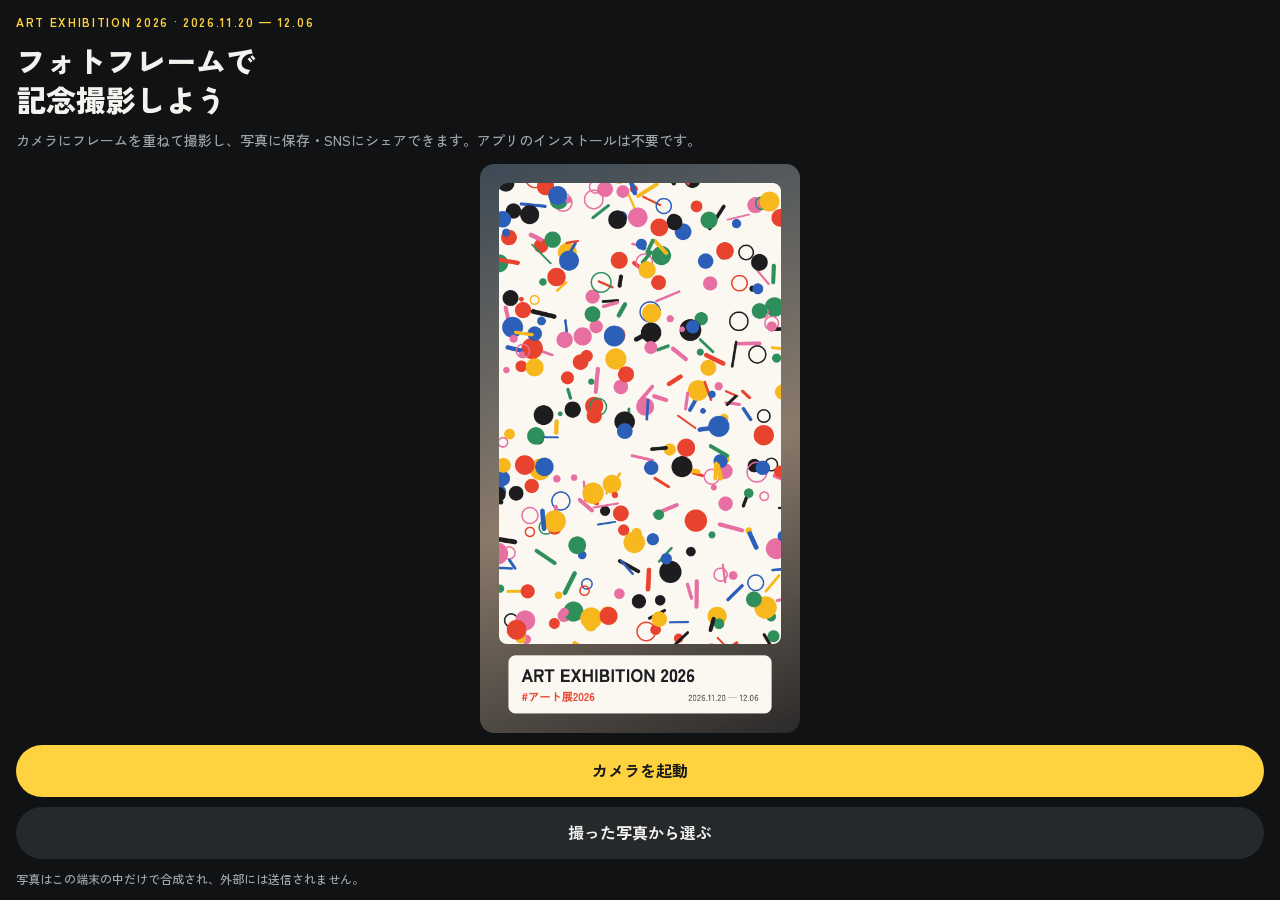
==== docs/index.html @ 45fd817a "イベント用フォトフレームの初版 QRから開いてカメラにフレームを重ねて撮影・保存できる静的ページ。 CSP付きの本番ページを docs/ から GitHub Pages で配信する。  Co-Auth" ====
<!doctype html>
<html lang="ja">
<head>
<meta charset="utf-8">
<meta http-equiv="Content-Security-Policy" content="default-src 'none'; script-src 'sha256-D8G0zpaWdZ7X5L/uFjJht2RVfJFxt277kkpYBH07fy0='; style-src 'self' 'sha256-+TTUO1R87nShpzcN5S4GfDhTCxxVoN/OZZD8B69Zn8c='; font-src 'self'; img-src 'self' data: blob:; media-src 'self' blob:; connect-src 'none'; object-src 'none'; base-uri 'none'; form-action 'none'">
<meta name="referrer" content="no-referrer">
<meta name="viewport" content="width=device-width,initial-scale=1,viewport-fit=cover">
<meta name="theme-color" content="#111213">
</head>
<body>
<title>会場フォトフレーム</title>
<meta name="claude:viewport-fit-sides" content="cover">
<link rel="stylesheet" href="fonts/fonts.css">
<style>
/* Layout: one-screen camera app. 9:16 viewfinder fills the top, a control deck sits below.
   Deliberately single dark look, like a camera viewfinder, so the photo and frame colors read true. */
:root {
  --bg: #111213;
  --deck: #1b1d1f;
  --raise: #26292c;
  --fg: #f4f2ee;
  --muted: #a1a5aa;
  --accent: #ffd23f;
  --danger: #ff8a7a;
  --font: "Zen Kaku Gothic New", "Hiragino Sans", "Hiragino Kaku Gothic ProN", "Noto Sans JP", "Yu Gothic", sans-serif;
  color-scheme: dark;
  padding-top: env(safe-area-inset-top, 0px);
  padding-bottom: env(safe-area-inset-bottom, 0px);
}
*, *::before, *::after { box-sizing: border-box; }
[hidden] { display: none !important; }
html, body { height: 100%; }
body {
  margin: 0;
  background: var(--bg);
  color: var(--fg);
  font: 500 15px/1.6 var(--font);
  -webkit-tap-highlight-color: transparent;
  overflow: hidden;
}
button, .btn { font: inherit; color: inherit; }
button:focus-visible, .btn:focus-within, .btn:focus-visible { outline: 3px solid var(--accent); outline-offset: 3px; }

.screen {
  height: 100%;
  display: flex;
  flex-direction: column;
  padding-left: max(16px, env(safe-area-inset-left, 0px));
  padding-right: max(16px, env(safe-area-inset-right, 0px));
  padding-block: 12px;
  gap: 12px;
}

/* ---------- viewfinder ---------- */
.viewport { flex: 1; min-height: 0; container-type: size; display: grid; place-items: center; }
.box {
  position: relative;
  width: min(100cqw, 100cqh * 9 / 16);
  aspect-ratio: 9 / 16;
  max-width: 100%;
  border-radius: 14px;
  overflow: hidden;
  background: #000;
  touch-action: pan-y;
}
.box > video, .box > img, .box > .sample {
  position: absolute; inset: 0; width: 100%; height: 100%; object-fit: cover; display: block;
}
.box > img.overlay { object-fit: fill; pointer-events: none; }
video.mirror { transform: scaleX(-1); }
.sample {
  background:
    radial-gradient(60% 40% at 35% 38%, #c9a27a 0 30%, transparent 31%),
    radial-gradient(40% 30% at 70% 60%, #6f8fae 0 40%, transparent 41%),
    linear-gradient(160deg, #3b4a57, #8b7a68 55%, #2b2a2a);
  filter: saturate(.9);
}
.flash { position: absolute; inset: 0; background: #fff; opacity: 0; pointer-events: none; }
.flash.on { animation: flash .35s ease-out; }
@keyframes flash { from { opacity: .85; } to { opacity: 0; } }

.fallback {
  position: absolute; inset: 0;
  display: flex; flex-direction: column; justify-content: center; align-items: center;
  gap: 12px; padding: 18% 14%;
  background: rgba(17, 18, 19, .72);
  text-align: center;
}
.fallback p { margin: 0 0 4px; font-size: 14px; color: var(--fg); text-wrap: balance; }

/* ---------- deck ---------- */
.deck { display: flex; flex-direction: column; gap: 12px; }
.thumbs {
  display: flex; gap: 10px; overflow-x: auto; padding: 4px 2px 6px;
  scrollbar-width: none; justify-content: safe center;
}
.thumbs::-webkit-scrollbar { display: none; }
.thumb {
  flex: 0 0 auto; display: flex; flex-direction: column; align-items: center; gap: 4px;
  background: none; border: 0; padding: 0; cursor: pointer; color: var(--muted); font-size: 11px;
}
.thumb span.pic {
  position: relative; width: 46px; aspect-ratio: 9 / 16; border-radius: 6px; overflow: hidden;
  background: linear-gradient(160deg, #3b4a57, #8b7a68);
  outline: 2px solid transparent; outline-offset: 2px;
}
.thumb img { position: absolute; inset: 0; width: 100%; height: 100%; }
.thumb[aria-pressed="true"] { color: var(--fg); }
.thumb[aria-pressed="true"] span.pic { outline-color: var(--accent); }

.controls { display: grid; grid-template-columns: 1fr auto 1fr; align-items: center; }
.controls > :first-child { justify-self: start; }
.controls > :last-child { justify-self: end; }
.round {
  display: inline-flex; flex-direction: column; align-items: center; justify-content: center; gap: 2px;
  min-width: 64px; height: 56px; padding: 0 10px; border-radius: 14px;
  background: var(--raise); border: 0; font-size: 11px; color: var(--fg); cursor: pointer;
}
.round { position: relative; }
.round svg { width: 22px; height: 22px; }
.round input[type=file] { position: absolute; inset: 0; opacity: 0; width: 100%; cursor: pointer; }
.round:focus-within { outline: 3px solid var(--accent); outline-offset: 3px; }
.round:disabled { opacity: .35; }
.shutter {
  width: 76px; height: 76px; border-radius: 50%;
  border: 5px solid var(--fg); background: var(--fg); background-clip: content-box; padding: 4px;
  cursor: pointer; transition: transform .1s;
}
.shutter:active { transform: scale(.94); }
.shutter:disabled { opacity: .3; }

.btn {
  position: relative;
  display: inline-flex; align-items: center; justify-content: center; gap: 8px;
  min-height: 52px; padding: 0 22px; border-radius: 999px; border: 0;
  font-weight: 700; font-size: 16px; cursor: pointer; text-decoration: none;
}
.btn.primary { background: var(--accent); color: #1a1a1a; }
.btn.ghost { background: var(--raise); color: var(--fg); }
.btn.block { width: 100%; }
.btn input[type=file] { position: absolute; inset: 0; opacity: 0; width: 100%; cursor: pointer; }

/* ---------- start ---------- */
#start { overflow-y: auto; }
#start .viewport { flex: 1 1 auto; min-height: 220px; }
.intro { display: flex; flex-direction: column; gap: 10px; }
.eyebrow { margin: 0; font-size: 12px; letter-spacing: .14em; color: var(--accent); font-weight: 700; }
h1 { margin: 0; font-size: clamp(22px, 6vw, 30px); font-weight: 900; line-height: 1.3; text-wrap: balance; }
.lead { margin: 0; color: var(--muted); font-size: 14px; }
.actions { display: flex; flex-direction: column; gap: 10px; }
.note { margin: 0; font-size: 12px; color: var(--muted); }
.banner {
  margin: 0; padding: 10px 12px; border-radius: 10px;
  background: #3a2f12; color: #ffe6a0; font-size: 13px;
}

/* ---------- result ---------- */
.tagrow {
  display: flex; align-items: center; gap: 10px;
  background: var(--deck); border-radius: 12px; padding: 8px 8px 8px 14px;
}
.tagrow code { flex: 1; min-width: 0; font: 700 15px/1.4 var(--font); color: var(--accent); overflow-wrap: anywhere; user-select: all; }
.tagrow button { background: var(--raise); border: 0; border-radius: 8px; padding: 8px 12px; font-size: 13px; cursor: pointer; }
.row2 { display: grid; grid-template-columns: 1fr 1.6fr; gap: 10px; }
.hint { margin: 0; font-size: 12px; color: var(--muted); text-align: center; }

.toast {
  position: fixed; left: 50%; bottom: calc(24px + env(safe-area-inset-bottom, 0px));
  transform: translateX(-50%); z-index: 20;
  background: var(--fg); color: #111; font-weight: 700; font-size: 14px;
  padding: 10px 18px; border-radius: 999px; box-shadow: 0 6px 24px rgba(0,0,0,.4);
  max-width: calc(100% - 32px); text-align: center;
}
@media (prefers-reduced-motion: reduce) {
  .flash.on { animation: none; }
  .shutter { transition: none; }
}
</style>

<!-- スタート画面 -->
<section class="screen" id="start">
  <div class="intro">
    <p class="eyebrow" id="startEyebrow"></p>
    <h1>フォトフレームで<br>記念撮影しよう</h1>
    <p class="lead">カメラにフレームを重ねて撮影し、写真に保存・SNSにシェアできます。アプリのインストールは不要です。</p>
    <p class="banner" id="inappBanner" hidden>アプリ内ブラウザではカメラが使えないことがあります。右上のメニューから「ブラウザで開く」を選ぶと確実です。</p>
  </div>
  <div class="viewport">
    <div class="box" aria-label="フレームの見本">
      <div class="sample"></div>
      <img class="overlay" id="startOverlay" alt="">
    </div>
  </div>
  <div class="actions">
    <button class="btn primary block" id="startBtn" type="button">カメラを起動</button>
    <label class="btn ghost block">撮った写真から選ぶ
      <input type="file" id="startPick" accept="image/*">
    </label>
    <p class="note">写真はこの端末の中だけで合成され、外部には送信されません。</p>
  </div>
</section>

<!-- 撮影画面 -->
<section class="screen" id="camera" hidden>
  <div class="viewport">
    <div class="box" id="stage">
      <video id="video" playsinline muted autoplay></video>
      <img class="overlay" id="overlay" alt="">
      <div class="flash" id="flash"></div>
      <div class="fallback" id="fallback" hidden>
        <p id="fallbackMsg"></p>
        <label class="btn primary block">カメラで撮影
          <input type="file" id="pickEnv" accept="image/*" capture="environment">
        </label>
        <label class="btn ghost block">自撮りで撮影
          <input type="file" id="pickUser" accept="image/*" capture="user">
        </label>
      </div>
    </div>
  </div>
  <div class="deck">
    <div class="thumbs" id="thumbs" role="group" aria-label="フレームを選ぶ"></div>
    <div class="controls">
      <button class="round" id="flipBtn" type="button" aria-label="カメラ切替">
        <svg viewBox="0 0 24 24" fill="none" stroke="currentColor" stroke-width="2" stroke-linecap="round" stroke-linejoin="round" aria-hidden="true"><path d="M3 7h3l2-3h8l2 3h3v13H3z"/><path d="M9 13a3 3 0 0 1 5.2-2"/><path d="M15 13a3 3 0 0 1-5.2 2"/><path d="M14 9.5V11h-1.5M10 16.5V15h1.5"/></svg>
        切替
      </button>
      <button class="shutter" id="shutter" type="button" aria-label="撮影"></button>
      <label class="round">
        <svg viewBox="0 0 24 24" fill="none" stroke="currentColor" stroke-width="2" stroke-linecap="round" stroke-linejoin="round" aria-hidden="true"><rect x="3" y="4" width="18" height="16" rx="2"/><circle cx="9" cy="10" r="2"/><path d="m21 16-5-5-9 9"/></svg>
        写真
        <input type="file" id="pickGallery" accept="image/*">
      </label>
    </div>
  </div>
</section>

<!-- 撮影結果 -->
<section class="screen" id="result" hidden>
  <div class="viewport">
    <div class="box"><img id="resultImg" alt="フレーム付きの写真"></div>
  </div>
  <div class="deck">
    <div class="tagrow">
      <code id="tagText"></code>
      <button type="button" id="copyBtn">コピー</button>
    </div>
    <div class="row2">
      <button class="btn ghost" id="retakeBtn" type="button">撮り直す</button>
      <button class="btn primary" id="saveBtn" type="button">保存・シェア</button>
    </div>
    <p class="hint" id="saveHint">保存できない場合は、写真を長押しして「写真に追加」を選んでください。</p>
  </div>
</section>

<div class="toast" id="toast" role="status" hidden></div>

<script>
/* =========================================================
   設定：イベント名・ハッシュタグ・フレームはここを書き換える
   作家素材を使う場合は 1080×1920 の透過PNGを docs/frames/ に置き、
   { id: "artist-a", name: "作家A", src: "frames/artist-a.png" } を追加する
   ========================================================= */
const CONFIG = {
  eventName: "ART EXHIBITION 2026",
  eventNameJa: "アート展 2026",
  dateText: "2026.11.20 — 12.06",
  venue: "TOKYO",
  hashtag: "#アート展2026",
  filePrefix: "art-exhibition-2026",
  frames: [
    { id: "irodori", name: "いろどり", draw: drawIrodori },
    { id: "polaroid", name: "ポラロイド", draw: drawPolaroid },
    { id: "brush", name: "ブラシ", draw: drawBrush },
    { id: "line", name: "ライン", draw: drawLine },
  ],
};

const W = 1080, H = 1920;
const FONT = '"Zen Kaku Gothic New", "Hiragino Sans", "Noto Sans JP", sans-serif';
const COLORS = ["#e8432e", "#f6b81c", "#2f8f5b", "#2c5fb8", "#e86fa2", "#1d1d1f"];

/* ---------- 仮デザインのフレーム（Canvasで描画） ---------- */
function mulberry32(a) {
  return function () {
    a |= 0; a = (a + 0x6d2b79f5) | 0;
    let t = Math.imul(a ^ (a >>> 15), 1 | a);
    t = (t + Math.imul(t ^ (t >>> 7), 61 | t)) ^ t;
    return ((t ^ (t >>> 14)) >>> 0) / 4294967296;
  };
}
function rrect(ctx, x, y, w, h, r) {
  ctx.beginPath();
  ctx.moveTo(x + r, y);
  ctx.arcTo(x + w, y, x + w, y + h, r);
  ctx.arcTo(x + w, y + h, x, y + h, r);
  ctx.arcTo(x, y + h, x, y, r);
  ctx.arcTo(x, y, x + w, y, r);
  ctx.closePath();
}
// 外枠から内側の窓を抜いた領域
function borderPath(ctx, l, t, r, b, radius) {
  ctx.beginPath();
  ctx.rect(0, 0, W, H);
  rrect(ctx, l, t, W - l - r, H - t - b, radius);
}

function drawIrodori(ctx) {
  const rnd = mulberry32(7);
  ctx.save();
  borderPath(ctx, 64, 64, 64, 300, 28);
  ctx.fillStyle = "#fbf8f2";
  ctx.fill("evenodd");
  ctx.clip("evenodd");
  for (let i = 0; i < 420; i++) {
    const x = rnd() * W, y = rnd() * H;
    ctx.fillStyle = COLORS[Math.floor(rnd() * COLORS.length)];
    ctx.strokeStyle = ctx.fillStyle;
    const k = rnd();
    if (k < 0.55) {
      ctx.beginPath(); ctx.arc(x, y, 8 + rnd() * 30, 0, Math.PI * 2); ctx.fill();
    } else if (k < 0.85) {
      ctx.lineWidth = 6 + rnd() * 10; ctx.lineCap = "round";
      const a = rnd() * Math.PI, len = 30 + rnd() * 60;
      ctx.beginPath(); ctx.moveTo(x, y); ctx.lineTo(x + Math.cos(a) * len, y + Math.sin(a) * len); ctx.stroke();
    } else {
      ctx.lineWidth = 5;
      ctx.beginPath(); ctx.arc(x, y, 14 + rnd() * 20, 0, Math.PI * 2); ctx.stroke();
    }
  }
  ctx.restore();
  // 下部のプレート
  ctx.fillStyle = "#fbf8f2";
  rrect(ctx, 96, H - 262, W - 192, 196, 24); ctx.fill();
  ctx.fillStyle = "#1d1d1f";
  ctx.textBaseline = "alphabetic";
  ctx.font = `900 60px ${FONT}`;
  ctx.fillText(CONFIG.eventName, 140, H - 172);
  ctx.font = `700 38px ${FONT}`;
  ctx.fillStyle = "#e8432e";
  ctx.fillText(CONFIG.hashtag, 140, H - 108);
  ctx.textAlign = "right";
  ctx.fillStyle = "#5c5a57";
  ctx.font = `500 30px ${FONT}`;
  ctx.fillText(CONFIG.dateText, W - 140, H - 108);
  ctx.textAlign = "left";
}

function drawPolaroid(ctx) {
  ctx.save();
  borderPath(ctx, 56, 56, 56, 360, 0);
  ctx.fillStyle = "#fbfbf9";
  ctx.fill("evenodd");
  ctx.restore();
  // 窓の内側にうっすら影
  ctx.strokeStyle = "rgba(0,0,0,.08)"; ctx.lineWidth = 2;
  ctx.strokeRect(56, 56, W - 112, H - 416);
  ctx.fillStyle = "#1d1d1f";
  ctx.font = `900 64px ${FONT}`;
  ctx.fillText(CONFIG.eventNameJa, 84, H - 220);
  ctx.font = `500 34px ${FONT}`;
  ctx.fillStyle = "#6b6a66";
  ctx.fillText(`${CONFIG.dateText}  ${CONFIG.venue}`, 86, H - 158);
  ctx.font = `700 38px ${FONT}`;
  ctx.fillStyle = "#2c5fb8";
  ctx.fillText(CONFIG.hashtag, 86, H - 92);
  // 右下にカラーチップ
  COLORS.slice(0, 5).forEach((c, i) => {
    ctx.fillStyle = c;
    ctx.beginPath(); ctx.arc(W - 96 - i * 46, H - 232, 16, 0, Math.PI * 2); ctx.fill();
  });
}

function drawBrush(ctx) {
  const rnd = mulberry32(21);
  const corner = (cx, cy, dir) => {
    for (let i = 0; i < 9; i++) {
      ctx.strokeStyle = COLORS[i % 5];
      ctx.lineWidth = 26 + rnd() * 40;
      ctx.lineCap = "round";
      ctx.globalAlpha = 0.92;
      const r1 = 120 + i * 48 + rnd() * 30;
      ctx.beginPath();
      ctx.moveTo(cx + dir * r1, cy);
      ctx.quadraticCurveTo(cx + dir * r1 * (0.7 + rnd() * 0.3), cy + dir * r1 * (0.7 + rnd() * 0.3), cx, cy + dir * r1);
      ctx.stroke();
    }
    ctx.globalAlpha = 1;
  };
  corner(-40, -40, 1);
  corner(W + 40, H + 40, -1);
  // 左上に縦書きのイベント名
  ctx.save();
  ctx.fillStyle = "#ffffff";
  ctx.shadowColor = "rgba(0,0,0,.45)"; ctx.shadowBlur = 16;
  ctx.font = `900 46px ${FONT}`;
  ctx.translate(W - 70, 90); ctx.rotate(Math.PI / 2);
  ctx.fillText(CONFIG.eventName, 0, 0);
  ctx.restore();
  // ハッシュタグのピル
  ctx.font = `700 42px ${FONT}`;
  const tw = ctx.measureText(CONFIG.hashtag).width;
  const pw = tw + 72, px = 60, py = H - 170;
  ctx.fillStyle = "rgba(17,18,19,.78)";
  rrect(ctx, px, py, pw, 88, 44); ctx.fill();
  ctx.fillStyle = "#ffffff";
  ctx.fillText(CONFIG.hashtag, px + 36, py + 59);
}

function drawLine(ctx) {
  ctx.strokeStyle = "#ffffff";
  ctx.shadowColor = "rgba(0,0,0,.35)"; ctx.shadowBlur = 10;
  ctx.lineWidth = 6; ctx.strokeRect(44, 44, W - 88, H - 88);
  ctx.lineWidth = 2; ctx.strokeRect(64, 64, W - 128, H - 128);
  ctx.fillStyle = "#ffffff";
  ctx.textAlign = "center";
  ctx.font = `700 30px ${FONT}`;
  ctx.fillText(CONFIG.venue.split("").join(" "), W / 2, 124);
  ctx.textAlign = "left";
  ctx.font = `900 54px ${FONT}`;
  ctx.fillText(CONFIG.eventName, 104, H - 160);
  ctx.font = `700 34px ${FONT}`;
  ctx.fillText(CONFIG.hashtag, 104, H - 106);
  ctx.textAlign = "right";
  ctx.font = `500 30px ${FONT}`;
  ctx.fillText(CONFIG.dateText, W - 104, H - 106);
  ctx.textAlign = "left";
  ctx.shadowColor = "transparent";
}

/* ---------- 状態 ---------- */
const $ = (id) => document.getElementById(id);
const state = {
  frameIndex: 0,
  frameImgs: [],      // HTMLImageElement（1080×1920）
  frameUrls: [],
  stream: null,
  facing: "environment",
  mirror: false,
  live: false,
  resultBlob: null,
  resultUrl: null,
};
let downloadsApi = null; // claude.ai の Artifact 上でのみ使う保存API

function show(id) {
  for (const s of ["start", "camera", "result"]) $(s).hidden = s !== id;
}
let toastTimer;
function toast(msg) {
  const t = $("toast");
  t.textContent = msg; t.hidden = false;
  clearTimeout(toastTimer);
  toastTimer = setTimeout(() => (t.hidden = true), 2400);
}

/* ---------- フレームの準備 ---------- */
function loadImage(src) {
  return new Promise((res, rej) => {
    const img = new Image();
    img.onload = () => res(img);
    img.onerror = rej;
    img.src = src;
  });
}
async function buildFrames() {
  try {
    await Promise.race([
      Promise.all([
        document.fonts.load(`900 60px ${FONT}`, "ART展"),
        document.fonts.load(`700 40px ${FONT}`, "#アート展"),
        document.fonts.load(`500 30px ${FONT}`, "2026"),
      ]),
      new Promise((r) => setTimeout(r, 2500)),
    ]);
  } catch (e) { /* フォントが読めなくても代替フォントで描画する */ }
  for (const f of CONFIG.frames) {
    let url;
    if (f.src) {
      url = f.src;
    } else {
      const c = document.createElement("canvas");
      c.width = W; c.height = H;
      f.draw(c.getContext("2d"));
      url = c.toDataURL("image/png");
    }
    state.frameUrls.push(url);
    state.frameImgs.push(await loadImage(url));
  }
}
function renderThumbs() {
  const wrap = $("thumbs");
  wrap.textContent = "";
  CONFIG.frames.forEach((f, i) => {
    const b = document.createElement("button");
    b.type = "button"; b.className = "thumb";
    b.setAttribute("aria-pressed", String(i === state.frameIndex));
    const pic = document.createElement("span"); pic.className = "pic";
    const img = document.createElement("img"); img.src = state.frameUrls[i]; img.alt = "";
    pic.appendChild(img);
    const label = document.createElement("span"); label.textContent = f.name;
    b.append(pic, label);
    b.addEventListener("click", () => setFrame(i));
    wrap.appendChild(b);
  });
}
function setFrame(i) {
  const n = CONFIG.frames.length;
  state.frameIndex = (i + n) % n;
  $("overlay").src = state.frameUrls[state.frameIndex];
  $("startOverlay").src = state.frameUrls[state.frameIndex];
  [...$("thumbs").children].forEach((b, k) => b.setAttribute("aria-pressed", String(k === state.frameIndex)));
  $("thumbs").children[state.frameIndex]?.scrollIntoView({ inline: "center", block: "nearest", behavior: "smooth" });
}

/* ---------- カメラ ---------- */
function stopStream() {
  state.stream?.getTracks().forEach((t) => t.stop());
  state.stream = null;
}
async function openStream(facing) {
  stopStream();
  const stream = await navigator.mediaDevices.getUserMedia({
    audio: false,
    video: { facingMode: { ideal: facing }, width: { ideal: 1920 }, height: { ideal: 1920 } },
  });
  state.stream = stream;
  const v = $("video");
  v.srcObject = stream;
  await v.play().catch(() => {});
  const s = stream.getVideoTracks()[0].getSettings?.() || {};
  state.mirror = (s.facingMode || facing) === "user";
  v.classList.toggle("mirror", state.mirror);
  state.live = true;
  v.hidden = false;
  $("fallback").hidden = true;
  $("shutter").disabled = false;
  $("flipBtn").disabled = false;
}
// claude.ai のプレビューなど、他のページに埋め込まれているか
function isEmbedded() {
  try { return window.top !== window.self; } catch (e) { return true; }
}
function cameraErrorMessage(e) {
  if (e && (e.name === "NotAllowedError" || e.name === "SecurityError")) {
    if (isEmbedded()) return "このプレビュー画面ではライブカメラを使えません（公開版では使えます）。下のボタンから端末のカメラで撮影できます。";
    return "カメラへのアクセスがオフになっています。ブラウザの設定でこのサイトのカメラを許可し、ページを再読み込みしてください。下のボタンから端末のカメラでも撮影できます。";
  }
  if (e && e.name === "NotFoundError") return "カメラが見つかりませんでした。下のボタンから撮影するか、写真を選んでください。";
  return "この画面ではカメラを直接起動できません。端末のカメラで撮影すると、フレームを重ねて仕上げます。";
}
function enterFallback(msg) {
  stopStream();
  state.live = false;
  $("video").hidden = true;
  $("fallbackMsg").textContent = msg;
  $("fallback").hidden = false;
  $("shutter").disabled = true;
  $("flipBtn").disabled = true;
  show("camera");
}
async function startCamera() {
  if (!navigator.mediaDevices?.getUserMedia) {
    enterFallback(cameraErrorMessage());
    return;
  }
  const btn = $("startBtn");
  btn.disabled = true; btn.textContent = "カメラを起動しています…";
  try {
    await openStream(state.facing);
    show("camera");
  } catch (e) {
    enterFallback(cameraErrorMessage(e));
  } finally {
    btn.disabled = false; btn.textContent = "カメラを起動";
  }
}
async function flipCamera() {
  const prev = state.facing;
  state.facing = prev === "user" ? "environment" : "user";
  try {
    await openStream(state.facing);
  } catch (e) {
    state.facing = prev;
    toast("カメラを切り替えられませんでした");
    try { await openStream(prev); } catch (_) { enterFallback(cameraErrorMessage(_)); }
  }
}

/* ---------- 合成 ---------- */
function compose(source, sw, sh, mirror) {
  const c = document.createElement("canvas");
  c.width = W; c.height = H;
  const ctx = c.getContext("2d");
  ctx.fillStyle = "#000"; ctx.fillRect(0, 0, W, H);
  const scale = Math.max(W / sw, H / sh);
  const dw = sw * scale, dh = sh * scale;
  ctx.save();
  if (mirror) { ctx.translate(W, 0); ctx.scale(-1, 1); }
  ctx.drawImage(source, (W - dw) / 2, (H - dh) / 2, dw, dh);
  ctx.restore();
  ctx.drawImage(state.frameImgs[state.frameIndex], 0, 0, W, H);
  return c;
}
function showResult(canvas) {
  try {
    canvas.toBlob(onResultBlob, "image/jpeg", 0.92);
  } catch (e) {
    toast("画像を作れませんでした。もう一度お試しください");
  }
}
function onResultBlob(blob) {
  if (!blob) { toast("画像を作れませんでした。もう一度お試しください"); return; }
  if (state.resultUrl) URL.revokeObjectURL(state.resultUrl);
  state.resultBlob = blob;
  state.resultUrl = URL.createObjectURL(blob);
  $("resultImg").src = state.resultUrl;
  show("result");
}
function capture() {
  const v = $("video");
  if (!state.live || !v.videoWidth) return;
  const f = $("flash");
  f.classList.remove("on"); void f.offsetWidth; f.classList.add("on");
  const canvas = compose(v, v.videoWidth, v.videoHeight, state.mirror);
  // 結果を見ている間はカメラを止める（撮り直すときに再起動する）
  stopStream();
  showResult(canvas);
}
const MAX_FILE_BYTES = 40 * 1024 * 1024;
const MAX_PIXELS = 60e6;
async function fromFile(input) {
  const file = input.files && input.files[0];
  input.value = "";
  if (!file) return;
  // SVG はスクリプトや外部参照を含みうるため受け付けない。type が空の端末（一部の HEIC など）は読み込みで判定する
  if ((file.type && !/^image\/(jpeg|png|webp|heic|heif|gif|avif)$/i.test(file.type)) || /\.svgz?$/i.test(file.name)) {
    toast("写真（JPEG・PNG など）を選んでください");
    return;
  }
  if (file.size > MAX_FILE_BYTES) {
    toast("写真のサイズが大きすぎます");
    return;
  }
  const url = URL.createObjectURL(file);
  try {
    const img = await loadImage(url);
    if (!img.naturalWidth || img.naturalWidth * img.naturalHeight > MAX_PIXELS) throw new Error("size");
    showResult(compose(img, img.naturalWidth, img.naturalHeight, false));
  } catch (e) {
    toast("この写真は読み込めませんでした");
  } finally {
    URL.revokeObjectURL(url);
  }
}

/* ---------- 保存・共有 ---------- */
function stamp() {
  const d = new Date(), p = (n) => String(n).padStart(2, "0");
  return `${d.getFullYear()}${p(d.getMonth() + 1)}${p(d.getDate())}-${p(d.getHours())}${p(d.getMinutes())}${p(d.getSeconds())}`;
}
async function copyTag() {
  try {
    await navigator.clipboard.writeText(CONFIG.hashtag);
    toast("ハッシュタグをコピーしました");
  } catch (e) {
    const r = document.createRange(); r.selectNodeContents($("tagText"));
    const sel = getSelection(); sel.removeAllRanges(); sel.addRange(r);
    toast("選択した文字をコピーしてください");
  }
}
async function saveResult() {
  if (!state.resultBlob) return;
  const name = `${CONFIG.filePrefix}-${stamp()}.jpg`;
  if (downloadsApi) {
    try {
      await downloadsApi.save({ filename: name, data: state.resultBlob });
      toast("保存しました");
    } catch (e) {
      if (e?.code !== "declined") $("saveHint").hidden = false;
    }
    return;
  }
  const file = new File([state.resultBlob], name, { type: "image/jpeg" });
  if (navigator.canShare && navigator.canShare({ files: [file] })) {
    try {
      await navigator.share({ files: [file] });
    } catch (e) {
      if (e.name !== "AbortError") $("saveHint").hidden = false;
    }
    return;
  }
  const a = document.createElement("a");
  a.href = state.resultUrl; a.download = name;
  document.body.appendChild(a); a.click(); a.remove();
  $("saveHint").hidden = false;
}

/* ---------- 初期化 ---------- */
function setupInAppBrowser() {
  const ua = navigator.userAgent;
  // LINE はパラメータで外部ブラウザに切り替えられる
  if (!isEmbedded() && /\bLine\//i.test(ua) && !/openExternalBrowser=1/.test(location.search)) {
    const u = new URL(location.href);
    u.searchParams.set("openExternalBrowser", "1");
    location.replace(u.toString());
    return;
  }
  if (/Instagram|FBAN|FBAV|\bLine\/|Twitter|TikTok|BytedanceWebview/i.test(ua)) $("inappBanner").hidden = false;
}
function setupSwipe() {
  let x0 = null;
  const stage = $("stage");
  stage.addEventListener("pointerdown", (e) => { x0 = e.clientX; });
  stage.addEventListener("pointerup", (e) => {
    if (x0 === null) return;
    const dx = e.clientX - x0; x0 = null;
    if (Math.abs(dx) > 50) setFrame(state.frameIndex + (dx < 0 ? 1 : -1));
  });
}
async function init() {
  setupInAppBrowser();
  $("startEyebrow").textContent = `${CONFIG.eventName}  ·  ${CONFIG.dateText}`;
  $("tagText").textContent = CONFIG.hashtag;
  $("saveHint").hidden = true;

  $("startBtn").addEventListener("click", startCamera);
  $("flipBtn").addEventListener("click", flipCamera);
  $("shutter").addEventListener("click", capture);
  for (const id of ["startPick", "pickEnv", "pickUser", "pickGallery"]) {
    $(id).addEventListener("change", (e) => fromFile(e.target));
  }
  $("retakeBtn").addEventListener("click", () => {
    $("saveHint").hidden = true;
    if (state.live) {
      show("camera");
      if (!state.stream) openStream(state.facing).catch((e) => enterFallback(cameraErrorMessage(e)));
      return;
    }
    show($("fallback").hidden ? "start" : "camera");
  });
  $("saveBtn").addEventListener("click", saveResult);
  $("copyBtn").addEventListener("click", copyTag);
  setupSwipe();
  document.addEventListener("visibilitychange", () => {
    if (document.hidden) {
      if (state.live) stopStream();
    } else if (state.live && !$("camera").hidden && !state.stream) {
      openStream(state.facing).catch((e) => enterFallback(cameraErrorMessage(e)));
    }
  });

  await buildFrames();
  renderThumbs();
  setFrame(0);

  if (window.claude?.use) {
    window.claude.use("downloads").then((d) => {
      downloadsApi = d;
      if (d) $("saveBtn").textContent = "画像を保存";
    }).catch(() => {});
  }
}
init();
</script>

</body>
</html>
---- docs/fonts/fonts.css ----
@font-face {
  font-family: 'Zen Kaku Gothic New';
  font-style: normal;
  font-weight: 500;
  font-display: swap;
  src: url(s_zenkakugothicnew_v19_gNMVW2drQpDw0GjzrVNFf_valaDBcznOqs9LaWHSSmlNk8rxVYz1keqDognBR0dnbIQ0DZlb2g.2.woff2) format('woff2');
  unicode-range: U+ffd7, U+ffda-ffdc, U+ffe0-ffe2, U+ffe4, U+ffe6, U+ffe8-ffee, U+1f100-1f10c, U+1f110-1f16c, U+1f170-1f1ac, U+1f200-1f202, U+1f210-1f234;
}
@font-face {
  font-family: 'Zen Kaku Gothic New';
  font-style: normal;
  font-weight: 500;
  font-display: swap;
  src: url(s_zenkakugothicnew_v19_gNMVW2drQpDw0GjzrVNFf_valaDBcznOqs9LaWHSSmlNk8rxVYz1keqDognBR0dnbIQ0DZlb2g.3.woff2) format('woff2');
  unicode-range: U+fa10, U+fa12-fa6d, U+fb00-fb04, U+fe10-fe19, U+fe30-fe42, U+fe44-fe52, U+fe54-fe66, U+fe68-fe6b, U+ff02, U+ff04, U+ff07, U+ff51, U+ff5b, U+ff5d, U+ff5f-ff60, U+ff66, U+ff69, U+ff87, U+ffa1-ffbe, U+ffc2-ffc7, U+ffca-ffcf, U+ffd2-ffd6;
}
@font-face {
  font-family: 'Zen Kaku Gothic New';
  font-style: normal;
  font-weight: 500;
  font-display: swap;
  src: url(s_zenkakugothicnew_v19_gNMVW2drQpDw0GjzrVNFf_valaDBcznOqs9LaWHSSmlNk8rxVYz1keqDognBR0dnbIQ0DZlb2g.4.woff2) format('woff2');
  unicode-range: U+f92d-f959, U+f95b-f9f2, U+f9f4-fa0b, U+fa0e-fa0f;
}
@font-face {
  font-family: 'Zen Kaku Gothic New';
  font-style: normal;
  font-weight: 500;
  font-display: swap;
  src: url(s_zenkakugothicnew_v19_gNMVW2drQpDw0GjzrVNFf_valaDBcznOqs9LaWHSSmlNk8rxVYz1keqDognBR0dnbIQ0DZlb2g.5.woff2) format('woff2');
  unicode-range: U+9e8b-9e8c, U+9e8e-9e8f, U+9e91-9e92, U+9e95-9e96, U+9e98, U+9e9b, U+9e9d-9e9e, U+9ea4-9ea5, U+9ea8-9eaa, U+9eac-9eb0, U+9eb3-9eb5, U+9eb8, U+9ebc-9ebf, U+9ec3, U+9ec6, U+9ec8, U+9ecb-9ecd, U+9ecf-9ed1, U+9ed4-9ed5, U+9ed8, U+9edb-9ee0, U+9ee4-9ee5, U+9ee7-9ee8, U+9eec-9ef2, U+9ef4-9ef9, U+9efb-9eff, U+9f02-9f03, U+9f07-9f09, U+9f0e-9f12, U+9f14-9f17, U+9f19-9f1b, U+9f1f-9f22, U+9f26, U+9f2a-9f2c, U+9f2f, U+9f31-9f32, U+9f34, U+9f37, U+9f39-9f3a, U+9f3c-9f3f, U+9f41, U+9f43-9f47, U+9f4a, U+9f4e-9f50, U+9f52-9f58, U+9f5a, U+9f5d-9f61, U+9f63, U+9f66-9f6a, U+9f6c-9f73, U+9f75-9f77, U+9f7a, U+9f7d, U+9f7f, U+9f8f-9f92, U+9f94-9f97, U+9f99, U+9f9c-9fa3, U+9fa5, U+9fb4, U+9fbc-9fc2, U+9fc4, U+9fc6, U+9fcc, U+f900-f92c;
}
@font-face {
  font-family: 'Zen Kaku Gothic New';
  font-style: normal;
  font-weight: 500;
  font-display: swap;
  src: url(s_zenkakugothicnew_v19_gNMVW2drQpDw0GjzrVNFf_valaDBcznOqs9LaWHSSmlNk8rxVYz1keqDognBR0dnbIQ0DZlb2g.6.woff2) format('woff2');
  unicode-range: U+9c3e, U+9c41, U+9c43-9c4a, U+9c4e-9c50, U+9c52-9c54, U+9c56, U+9c58, U+9c5a-9c61, U+9c63, U+9c65, U+9c67-9c6b, U+9c6d-9c6e, U+9c70, U+9c72, U+9c75-9c78, U+9c7a-9c7c, U+9ce6-9ce7, U+9ceb-9cec, U+9cf0, U+9cf2, U+9cf6-9cf7, U+9cf9, U+9d02-9d03, U+9d06-9d09, U+9d0b, U+9d0e, U+9d11-9d12, U+9d15, U+9d17-9d18, U+9d1b-9d1f, U+9d23, U+9d26, U+9d2a-9d2c, U+9d2f-9d30, U+9d32-9d34, U+9d3a, U+9d3c-9d3f, U+9d41-9d48, U+9d4a, U+9d50-9d54, U+9d59, U+9d5d-9d65, U+9d69-9d6c, U+9d6f-9d70, U+9d72-9d73, U+9d76-9d77, U+9d7a-9d7c, U+9d7e, U+9d83-9d84, U+9d86-9d87, U+9d89-9d8a, U+9d8d-9d8e, U+9d92-9d93, U+9d95-9d9a, U+9da1, U+9da4, U+9da9-9dac, U+9dae, U+9db1-9db2, U+9db5, U+9db8-9dbd, U+9dbf-9dc4, U+9dc6-9dc7, U+9dc9-9dca, U+9dcf, U+9dd3-9dd7, U+9dd9-9dda, U+9dde-9de0, U+9de3, U+9de5-9de7, U+9de9, U+9deb, U+9ded-9df0, U+9df3-9df4, U+9df8, U+9dfd-9dfe, U+9e02, U+9e07, U+9e0a, U+9e0d-9e0e, U+9e10-9e12, U+9e15-9e16, U+9e19-9e1f, U+9e75, U+9e79-9e7d, U+9e80-9e85, U+9e87-9e88;
}
@font-face {
  font-family: 'Zen Kaku Gothic New';
  font-style: normal;
  font-weight: 500;
  font-display: swap;
  src: url(s_zenkakugothicnew_v19_gNMVW2drQpDw0GjzrVNFf_valaDBcznOqs9LaWHSSmlNk8rxVYz1keqDognBR0dnbIQ0DZlb2g.7.woff2) format('woff2');
  unicode-range: U+9ae5-9ae7, U+9ae9, U+9aeb-9aec, U+9aee-9aef, U+9af1-9af5, U+9af7, U+9af9-9afb, U+9afd, U+9aff-9b06, U+9b08-9b09, U+9b0b-9b0e, U+9b10, U+9b12, U+9b16, U+9b18-9b1d, U+9b1f-9b20, U+9b22-9b23, U+9b25-9b2f, U+9b32-9b35, U+9b37, U+9b39-9b3b, U+9b3d, U+9b43-9b44, U+9b48, U+9b4b-9b4f, U+9b51, U+9b55-9b58, U+9b5b, U+9b5e, U+9b61, U+9b63, U+9b65-9b66, U+9b68, U+9b6a-9b6f, U+9b72-9b79, U+9b7f-9b80, U+9b83-9b87, U+9b89-9b8b, U+9b8d, U+9b8f-9b94, U+9b96-9b97, U+9b9a, U+9b9d-9ba0, U+9ba6-9ba7, U+9ba9-9baa, U+9bac, U+9bb0-9bb2, U+9bb4, U+9bb7-9bb9, U+9bbb-9bbc, U+9bbe-9bc1, U+9bc6-9bc8, U+9bca, U+9bce-9bd2, U+9bd4, U+9bd7-9bd8, U+9bdd, U+9bdf, U+9be1-9be5, U+9be7, U+9bea-9beb, U+9bee-9bf3, U+9bf5, U+9bf7-9bfa, U+9bfd, U+9bff-9c00, U+9c02, U+9c04, U+9c06, U+9c08-9c0d, U+9c0f-9c16, U+9c18-9c1e, U+9c21-9c2a, U+9c2d-9c32, U+9c35-9c37, U+9c39-9c3a, U+9c3d;
}
@font-face {
  font-family: 'Zen Kaku Gothic New';
  font-style: normal;
  font-weight: 500;
  font-display: swap;
  src: url(s_zenkakugothicnew_v19_gNMVW2drQpDw0GjzrVNFf_valaDBcznOqs9LaWHSSmlNk8rxVYz1keqDognBR0dnbIQ0DZlb2g.8.woff2) format('woff2');
  unicode-range: U+98eb, U+98ed-98ee, U+98f0-98f1, U+98f3, U+98f6, U+9902, U+9907-9909, U+9911-9912, U+9914-9918, U+991a-9922, U+9924, U+9926-9927, U+992b-992c, U+992e, U+9931-9935, U+9939-993e, U+9940-9942, U+9945-9949, U+994b-994e, U+9950-9952, U+9954-9955, U+9958-9959, U+995b-995c, U+995e-9960, U+9963, U+9997-9998, U+999b, U+999d-999f, U+99a3, U+99a5-99a6, U+99a8, U+99ad-99ae, U+99b0-99b2, U+99b5, U+99b9-99ba, U+99bc-99bd, U+99bf, U+99c1, U+99c3, U+99c8-99c9, U+99d1, U+99d3-99d5, U+99d8-99df, U+99e1-99e2, U+99e7, U+99ea-99ee, U+99f0-99f2, U+99f4-99f5, U+99f8-99f9, U+99fb-99fe, U+9a01-9a05, U+9a08, U+9a0a-9a0c, U+9a0f-9a11, U+9a16, U+9a1a, U+9a1e, U+9a20, U+9a22-9a24, U+9a27, U+9a2b, U+9a2d-9a2e, U+9a31, U+9a33, U+9a35-9a38, U+9a3e, U+9a40-9a45, U+9a47, U+9a4a-9a4e, U+9a51-9a52, U+9a54-9a58, U+9a5b, U+9a5d, U+9a5f, U+9a62, U+9a64-9a65, U+9a69-9a6c, U+9aaa, U+9aac-9ab0, U+9ab2, U+9ab4-9ab7, U+9ab9, U+9abb-9ac1, U+9ac3, U+9ac6, U+9ac8, U+9ace-9ad3, U+9ad5-9ad7, U+9adb-9adc, U+9ade-9ae0, U+9ae2-9ae4;
}
@font-face {
  font-family: 'Zen Kaku Gothic New';
  font-style: normal;
  font-weight: 500;
  font-display: swap;
  src: url(s_zenkakugothicnew_v19_gNMVW2drQpDw0GjzrVNFf_valaDBcznOqs9LaWHSSmlNk8rxVYz1keqDognBR0dnbIQ0DZlb2g.9.woff2) format('woff2');
  unicode-range: U+971d, U+9721-9724, U+9728, U+972a, U+9730-9731, U+9733, U+9736, U+9738-9739, U+973b, U+973d-973e, U+9741-9744, U+9746-974a, U+974d-974f, U+9751, U+9755, U+9757-9758, U+975a-975c, U+9760-9761, U+9763-9764, U+9766-9768, U+976a-976b, U+976e, U+9771, U+9773, U+9776-977d, U+977f-9781, U+9785-9786, U+9789, U+978b, U+978f-9790, U+9795-9797, U+9799-979a, U+979c, U+979e-97a0, U+97a2-97a3, U+97a6, U+97a8, U+97ab-97ac, U+97ae, U+97b1-97b6, U+97b8-97ba, U+97bc, U+97be-97bf, U+97c1, U+97c3-97ce, U+97d0-97d1, U+97d4, U+97d7-97d9, U+97db-97de, U+97e0-97e1, U+97e4, U+97e6, U+97ed-97ef, U+97f1-97f2, U+97f4-97f8, U+97fa, U+9804, U+9807, U+980a, U+980c-980f, U+9814, U+9816-9817, U+9819-981a, U+981c, U+981e, U+9820-9821, U+9823-9826, U+982b, U+982e-9830, U+9832-9835, U+9837, U+9839, U+983d-983e, U+9844, U+9846-9847, U+984a-984b, U+984f, U+9851-9853, U+9856-9857, U+9859-985b, U+9862-9863, U+9865-9866, U+986a-986c, U+986f-9871, U+9873-9875, U+98aa-98ab, U+98ad-98ae, U+98b0-98b1, U+98b4, U+98b6-98b8, U+98ba-98bc, U+98bf, U+98c2-98c8, U+98cb-98cc, U+98ce, U+98dc, U+98de, U+98e0-98e1, U+98e3, U+98e5-98e7, U+98e9-98ea;
}
@font-face {
  font-family: 'Zen Kaku Gothic New';
  font-style: normal;
  font-weight: 500;
  font-display: swap;
  src: url(s_zenkakugothicnew_v19_gNMVW2drQpDw0GjzrVNFf_valaDBcznOqs9LaWHSSmlNk8rxVYz1keqDognBR0dnbIQ0DZlb2g.10.woff2) format('woff2');
  unicode-range: U+944a, U+944c, U+9452-9453, U+9455, U+9459-945c, U+945e-9463, U+9468, U+946a-946b, U+946d-9472, U+9475, U+9477, U+947c-947f, U+9481, U+9483-9485, U+9578-9579, U+957e-957f, U+9582, U+9584, U+9586-9588, U+958a, U+958c-958f, U+9592, U+9594, U+9596, U+9598-9599, U+959d-95a1, U+95a4, U+95a6-95a9, U+95ab-95ad, U+95b1, U+95b4, U+95b6, U+95b9-95bf, U+95c3, U+95c6, U+95c8-95cd, U+95d0-95d6, U+95d9-95da, U+95dc-95e2, U+95e4-95e6, U+95e8, U+961d-961e, U+9621-9622, U+9624-9626, U+9628, U+962c, U+962e-962f, U+9631, U+9633-9634, U+9637-963a, U+963c-963d, U+9641-9642, U+964b-964c, U+964f, U+9652, U+9654, U+9656-9658, U+965c-965f, U+9661, U+9666, U+966a, U+966c, U+966e, U+9672, U+9674, U+9677, U+967b-967c, U+967e-967f, U+9681-9684, U+9689, U+968b, U+968d, U+9691, U+9695-9698, U+969a, U+969d, U+969f, U+96a4-96aa, U+96ae-96b4, U+96b6, U+96b8-96bb, U+96bd, U+96c1, U+96c9-96cb, U+96cd-96ce, U+96d2, U+96d5-96d6, U+96d8-96da, U+96dc-96df, U+96e9, U+96ef, U+96f1, U+96f9-96fa, U+9702-9706, U+9708-9709, U+970d-970f, U+9711, U+9713-9714, U+9716, U+9719-971b;
}
@font-face {
  font-family: 'Zen Kaku Gothic New';
  font-style: normal;
  font-weight: 500;
  font-display: swap;
  src: url(s_zenkakugothicnew_v19_gNMVW2drQpDw0GjzrVNFf_valaDBcznOqs9LaWHSSmlNk8rxVYz1keqDognBR0dnbIQ0DZlb2g.11.woff2) format('woff2');
  unicode-range: U+92bc-92bd, U+92bf-92c3, U+92c5-92c8, U+92cb-92d0, U+92d2-92d3, U+92d5, U+92d7-92d9, U+92dc-92dd, U+92df-92e1, U+92e3-92e5, U+92e7-92ea, U+92ec, U+92ee, U+92f0, U+92f2, U+92f7-92fb, U+92ff-9300, U+9302, U+9304, U+9308, U+930d, U+930f-9311, U+9314-9315, U+9318-931a, U+931c-931f, U+9321-9325, U+9327-932b, U+932e, U+9333-9337, U+933a-933b, U+9344, U+9347-934a, U+934d, U+9350-9352, U+9354-9358, U+935a, U+935c, U+935e, U+9360, U+9364-9365, U+9367, U+9369-936d, U+936f-9371, U+9373-9374, U+9376, U+937a, U+937d-9382, U+9388, U+938a-938b, U+938d, U+938f, U+9392, U+9394-9395, U+9397-9398, U+939a-939b, U+939e, U+93a1, U+93a3-93a4, U+93a6, U+93a8-93a9, U+93ab-93ad, U+93b0, U+93b4-93b6, U+93b9-93bb, U+93c1, U+93c3-93cd, U+93d0-93d1, U+93d3, U+93d6-93d9, U+93dc-93df, U+93e2, U+93e4-93e8, U+93f1, U+93f5, U+93f7-93fb, U+93fd, U+9401-9404, U+9407-9409, U+940d-9410, U+9413-9417, U+9419-941a, U+941f, U+9421, U+942b, U+942e-942f, U+9431-9434, U+9436, U+9438, U+943a-943b, U+943d, U+943f, U+9441, U+9443-9445, U+9448;
}
@font-face {
  font-family: 'Zen Kaku Gothic New';
  font-style: normal;
  font-weight: 500;
  font-display: swap;
  src: url(s_zenkakugothicnew_v19_gNMVW2drQpDw0GjzrVNFf_valaDBcznOqs9LaWHSSmlNk8rxVYz1keqDognBR0dnbIQ0DZlb2g.12.woff2) format('woff2');
  unicode-range: U+9143, U+9146-914c, U+914f, U+9153, U+9156-915b, U+9161, U+9163-9165, U+9167, U+9169, U+916d, U+9172-9174, U+9179-917b, U+9181-9183, U+9185-9187, U+9189-918b, U+918e, U+9191, U+9193-9195, U+9197-9198, U+919e, U+91a1-91a2, U+91a6, U+91a8, U+91aa-91b6, U+91ba-91bd, U+91bf-91c6, U+91c9, U+91cb, U+91d0, U+91d3-91d4, U+91d6-91d7, U+91d9-91db, U+91de-91df, U+91e1, U+91e4-91e6, U+91e9-91ea, U+91ec-91f1, U+91f5-91f7, U+91f9, U+91fb-91fd, U+91ff-9201, U+9204-9207, U+9209-920a, U+920c, U+920e, U+9210-9218, U+921c-921e, U+9223-9226, U+9228-9229, U+922c, U+922e-9230, U+9233, U+9235-923a, U+923c, U+923e-9240, U+9242-9243, U+9245-924b, U+924d-9251, U+9256-925a, U+925c-925e, U+9260-9261, U+9264-9269, U+926e-9270, U+9275-9279, U+927b-927f, U+9288-928a, U+928d-928e, U+9291-9293, U+9295-9297, U+9299, U+929b-929c, U+929f-92a0, U+92a4-92a5, U+92a7-92a8, U+92ab, U+92af, U+92b2-92b3, U+92b6-92bb;
}
@font-face {
  font-family: 'Zen Kaku Gothic New';
  font-style: normal;
  font-weight: 500;
  font-display: swap;
  src: url(s_zenkakugothicnew_v19_gNMVW2drQpDw0GjzrVNFf_valaDBcznOqs9LaWHSSmlNk8rxVYz1keqDognBR0dnbIQ0DZlb2g.13.woff2) format('woff2');
  unicode-range: U+8f52-8f55, U+8f57-8f58, U+8f5c-8f5e, U+8f61-8f66, U+8f9c-8f9d, U+8f9f-8fa2, U+8fa4-8fa8, U+8fad-8faf, U+8fb4-8fb8, U+8fbe, U+8fc0-8fc2, U+8fc6, U+8fc8, U+8fca-8fcb, U+8fcd, U+8fd0, U+8fd2-8fd3, U+8fd5, U+8fda, U+8fe0, U+8fe2-8fe5, U+8fe8-8fea, U+8fed-8fef, U+8ff1, U+8ff4-8ff6, U+8ff8-8ffb, U+8ffe, U+9002, U+9004-9005, U+9008, U+900b-900e, U+9011, U+9013, U+9015-9016, U+9018, U+901b, U+901e, U+9021, U+9027-902a, U+902c-902d, U+902f, U+9033-9037, U+9039, U+903c, U+903e-903f, U+9041, U+9043-9044, U+9049, U+904c, U+904f-9052, U+9056, U+9058, U+905b-905e, U+9062, U+9066-9068, U+906c, U+906f-9070, U+9072, U+9074, U+9076, U+9079, U+9080-9083, U+9085, U+9087-9088, U+908b-908c, U+908e-9090, U+9095, U+9097-9099, U+909b, U+90a0-90a2, U+90a5, U+90a8, U+90af-90b6, U+90bd-90be, U+90c3-90c5, U+90c7-90c9, U+90cc, U+90d2, U+90d5, U+90d7-90d9, U+90db-90df, U+90e2, U+90e4-90e5, U+90eb, U+90ef-90f0, U+90f2, U+90f4, U+90f6, U+90fe-9100, U+9102, U+9104-9106, U+9108, U+910d, U+9110, U+9112, U+9114-911a, U+911c, U+911e, U+9120, U+9122-9123, U+9125, U+9127, U+9129, U+912d-9132, U+9134, U+9136-9137, U+9139-913a, U+913c-913d;
}
@font-face {
  font-family: 'Zen Kaku Gothic New';
  font-style: normal;
  font-weight: 500;
  font-display: swap;
  src: url(s_zenkakugothicnew_v19_gNMVW2drQpDw0GjzrVNFf_valaDBcznOqs9LaWHSSmlNk8rxVYz1keqDognBR0dnbIQ0DZlb2g.14.woff2) format('woff2');
  unicode-range: U+8dc0, U+8dc2, U+8dc5-8dc8, U+8dca-8dcc, U+8dce-8dcf, U+8dd1, U+8dd4-8dd7, U+8dd9-8ddb, U+8ddf, U+8de3-8de5, U+8de7, U+8dea-8dec, U+8df0-8df2, U+8df4, U+8dfc-8dfd, U+8dff, U+8e01, U+8e04-8e06, U+8e08-8e09, U+8e0b-8e0c, U+8e10-8e11, U+8e14, U+8e16, U+8e1d-8e23, U+8e26-8e27, U+8e30-8e31, U+8e33-8e39, U+8e3d, U+8e40-8e42, U+8e44, U+8e47-8e50, U+8e54-8e55, U+8e59, U+8e5b-8e64, U+8e69, U+8e6c-8e6d, U+8e6f-8e72, U+8e75-8e77, U+8e79-8e7c, U+8e81-8e85, U+8e89, U+8e8b, U+8e90-8e95, U+8e98-8e9b, U+8e9d-8e9e, U+8ea1-8ea2, U+8ea7, U+8ea9-8eaa, U+8eac-8eb1, U+8eb3, U+8eb5-8eb6, U+8eba-8ebb, U+8ebe, U+8ec0-8ec1, U+8ec3-8ec8, U+8ecb, U+8ecf, U+8ed1, U+8ed4, U+8edb-8edc, U+8ee3, U+8ee8, U+8eeb, U+8eed-8eee, U+8ef0-8ef1, U+8ef7, U+8ef9-8efc, U+8efe, U+8f00, U+8f02, U+8f05, U+8f07-8f08, U+8f0a, U+8f0f-8f10, U+8f12-8f13, U+8f15-8f19, U+8f1b-8f1c, U+8f1e-8f21, U+8f23, U+8f25-8f28, U+8f2b-8f2f, U+8f33-8f37, U+8f39-8f3b, U+8f3e, U+8f40-8f43, U+8f45-8f47, U+8f49-8f4a, U+8f4c-8f4f, U+8f51;
}
@font-face {
  font-family: 'Zen Kaku Gothic New';
  font-style: normal;
  font-weight: 500;
  font-display: swap;
  src: url(s_zenkakugothicnew_v19_gNMVW2drQpDw0GjzrVNFf_valaDBcznOqs9LaWHSSmlNk8rxVYz1keqDognBR0dnbIQ0DZlb2g.15.woff2) format('woff2');
  unicode-range: U+8b2d, U+8b30, U+8b37, U+8b3c, U+8b3e, U+8b41-8b46, U+8b48-8b49, U+8b4c-8b4f, U+8b51-8b54, U+8b56, U+8b59, U+8b5b, U+8b5e-8b5f, U+8b63, U+8b69, U+8b6b-8b6d, U+8b6f, U+8b71, U+8b74, U+8b76, U+8b78-8b79, U+8b7c-8b81, U+8b84-8b85, U+8b8a-8b8f, U+8b92-8b96, U+8b99-8b9a, U+8b9c-8ba0, U+8c38-8c3a, U+8c3d-8c3f, U+8c41, U+8c45, U+8c47-8c49, U+8c4b-8c4c, U+8c4e-8c51, U+8c53-8c55, U+8c57-8c59, U+8c5b, U+8c5d, U+8c62-8c64, U+8c66, U+8c68-8c69, U+8c6b-8c6d, U+8c73, U+8c75-8c76, U+8c78, U+8c7a-8c7c, U+8c7e, U+8c82, U+8c85-8c87, U+8c89-8c8b, U+8c8d-8c8e, U+8c90, U+8c92-8c94, U+8c98-8c99, U+8c9b-8c9c, U+8c9f, U+8ca4, U+8cad-8cae, U+8cb2-8cb3, U+8cb6, U+8cb9-8cba, U+8cbd, U+8cc1-8cc2, U+8cc4-8cc6, U+8cc8-8cc9, U+8ccb, U+8ccd-8ccf, U+8cd2, U+8cd5-8cd6, U+8cd9-8cda, U+8cdd, U+8ce1, U+8ce3-8ce4, U+8ce6, U+8ce8, U+8cec, U+8cef-8cf2, U+8cf4-8cf5, U+8cf7-8cf8, U+8cfa-8cfb, U+8cfd-8cff, U+8d01, U+8d03-8d04, U+8d07, U+8d09-8d0b, U+8d0d-8d10, U+8d12-8d14, U+8d16-8d17, U+8d1b-8d1d, U+8d65, U+8d67, U+8d69, U+8d6b-8d6e, U+8d71, U+8d73, U+8d76, U+8d7f, U+8d81-8d82, U+8d84, U+8d88, U+8d8d, U+8d90-8d91, U+8d95, U+8d99, U+8d9e-8da0, U+8da6, U+8da8, U+8dab-8dac, U+8daf, U+8db2, U+8db5, U+8db7, U+8db9-8dbc, U+8dbe;
}
@font-face {
  font-family: 'Zen Kaku Gothic New';
  font-style: normal;
  font-weight: 500;
  font-display: swap;
  src: url(s_zenkakugothicnew_v19_gNMVW2drQpDw0GjzrVNFf_valaDBcznOqs9LaWHSSmlNk8rxVYz1keqDognBR0dnbIQ0DZlb2g.16.woff2) format('woff2');
  unicode-range: U+8973-8975, U+8977, U+897a-897e, U+8980, U+8983, U+8988-898a, U+898d, U+8990, U+8993-8995, U+8998, U+899b-899c, U+899f-89a1, U+89a5-89a6, U+89a9, U+89ac, U+89af-89b0, U+89b2, U+89b4-89b7, U+89ba, U+89bc-89bd, U+89bf-89c1, U+89d4-89d8, U+89da, U+89dc-89dd, U+89e5, U+89e7, U+89e9, U+89eb, U+89ed, U+89f1, U+89f3-89f4, U+89f6, U+89f8-89f9, U+89fd, U+89ff, U+8a01, U+8a04-8a05, U+8a07, U+8a0c, U+8a0f-8a12, U+8a14-8a16, U+8a1b, U+8a1d-8a1e, U+8a20-8a22, U+8a24-8a26, U+8a2b-8a2c, U+8a2f, U+8a35-8a37, U+8a3b, U+8a3d-8a3e, U+8a40-8a41, U+8a43, U+8a45-8a49, U+8a4d-8a4e, U+8a51-8a54, U+8a56-8a58, U+8a5b-8a5d, U+8a61-8a62, U+8a65, U+8a67, U+8a6c-8a6d, U+8a75-8a77, U+8a79-8a7c, U+8a7e-8a80, U+8a82-8a86, U+8a8b, U+8a8f-8a92, U+8a96-8a97, U+8a99-8a9a, U+8a9f, U+8aa1, U+8aa3, U+8aa5-8aaa, U+8aae-8aaf, U+8ab3, U+8ab6-8ab7, U+8abb-8abc, U+8abe, U+8ac2-8ac4, U+8ac6, U+8ac8-8aca, U+8acc-8acd, U+8ad0-8ad1, U+8ad3-8ad5, U+8ad7, U+8ada-8ae2, U+8ae4, U+8ae7, U+8aeb-8aec, U+8aee, U+8af0-8af1, U+8af3-8af7, U+8afa, U+8afc, U+8aff, U+8b01-8b02, U+8b04-8b07, U+8b0a-8b0d, U+8b0f-8b11, U+8b14, U+8b16, U+8b1a, U+8b1c, U+8b1e-8b20, U+8b26, U+8b28, U+8b2b-8b2c;
}
@font-face {
  font-family: 'Zen Kaku Gothic New';
  font-style: normal;
  font-weight: 500;
  font-display: swap;
  src: url(s_zenkakugothicnew_v19_gNMVW2drQpDw0GjzrVNFf_valaDBcznOqs9LaWHSSmlNk8rxVYz1keqDognBR0dnbIQ0DZlb2g.17.woff2) format('woff2');
  unicode-range: U+87e2-87e6, U+87ea-87ed, U+87ef, U+87f1, U+87f3, U+87f5-87f8, U+87fa-87fb, U+87fe-87ff, U+8801, U+8803, U+8805-8807, U+8809-880b, U+880d-8816, U+8818-881c, U+881e-881f, U+8821-8822, U+8827-8828, U+882d-882e, U+8830-8832, U+8835-8836, U+8839-883c, U+8841-8845, U+8848-884b, U+884d-884e, U+8851-8852, U+8855-8856, U+8858-885a, U+885c, U+885e-8860, U+8862, U+8864, U+8869, U+886b, U+886e-886f, U+8871-8872, U+8875, U+8877, U+8879, U+887b, U+887d-887e, U+8880-8882, U+8888, U+888d, U+8892, U+8897-889c, U+889e-88a0, U+88a2, U+88a4, U+88a8, U+88aa, U+88ae, U+88b0-88b1, U+88b5, U+88b7, U+88ba, U+88bc-88c0, U+88c3-88c4, U+88c6, U+88ca-88ce, U+88d1-88d4, U+88d8-88d9, U+88db, U+88dd-88e1, U+88e7-88e8, U+88ef-88f2, U+88f4-88f5, U+88f7, U+88f9, U+88fc, U+8901-8902, U+8904, U+8906, U+890a, U+890c-890f, U+8913, U+8915-8916, U+8918-891a, U+891c-891e, U+8920, U+8925-8928, U+892a-892b, U+8930-8932, U+8935-893b, U+893e, U+8940-8946, U+8949, U+894c-894d, U+894f, U+8952, U+8956-8957, U+895a-895c, U+895e, U+8960-8964, U+8966, U+896a-896b, U+896d-8970;
}
@font-face {
  font-family: 'Zen Kaku Gothic New';
  font-style: normal;
  font-weight: 500;
  font-display: swap;
  src: url(s_zenkakugothicnew_v19_gNMVW2drQpDw0GjzrVNFf_valaDBcznOqs9LaWHSSmlNk8rxVYz1keqDognBR0dnbIQ0DZlb2g.18.woff2) format('woff2');
  unicode-range: U+8655-8659, U+865b, U+865d-8664, U+8667, U+8669, U+866c, U+866f, U+8671, U+8675-8677, U+867a-867b, U+867d, U+8687-8689, U+868b-868d, U+8691, U+8693, U+8695-8696, U+8698, U+869a, U+869c-869d, U+86a1, U+86a3-86a4, U+86a6-86ab, U+86ad, U+86af-86b1, U+86b3-86b9, U+86bf-86c1, U+86c3-86c6, U+86c9, U+86cb, U+86ce, U+86d1-86d2, U+86d4-86d5, U+86d7, U+86da, U+86dc, U+86de-86e0, U+86e3-86e7, U+86e9, U+86ec-86ed, U+86ef, U+86f8-86fe, U+8700, U+8703-870b, U+870d-8714, U+8719-871a, U+871e-871f, U+8721-8723, U+8725, U+8728-8729, U+872e-872f, U+8731-8732, U+8734, U+8737, U+8739-8740, U+8743, U+8745, U+8749, U+874b-874e, U+8751, U+8753, U+8755, U+8757-8759, U+875d, U+875f-8761, U+8763-8766, U+8768, U+876a, U+876e-876f, U+8771-8772, U+8774, U+8778, U+877b-877c, U+877f, U+8782-8789, U+878b-878c, U+878e, U+8790, U+8793, U+8795, U+8797-8799, U+879e-87a0, U+87a2-87a3, U+87a7, U+87ab-87af, U+87b1, U+87b3, U+87b5, U+87bb, U+87bd-87c1, U+87c4, U+87c6-87cb, U+87ce, U+87d0, U+87d2, U+87d5-87d6, U+87d9-87da, U+87dc, U+87df-87e0;
}
@font-face {
  font-family: 'Zen Kaku Gothic New';
  font-style: normal;
  font-weight: 500;
  font-display: swap;
  src: url(s_zenkakugothicnew_v19_gNMVW2drQpDw0GjzrVNFf_valaDBcznOqs9LaWHSSmlNk8rxVYz1keqDognBR0dnbIQ0DZlb2g.19.woff2) format('woff2');
  unicode-range: U+84b4, U+84b9-84bb, U+84bd-84c2, U+84c6-84ca, U+84cc-84d1, U+84d3, U+84d6, U+84d9-84da, U+84dc, U+84e7, U+84ea, U+84ec, U+84ef-84f2, U+84f4, U+84f7, U+84fa-84fd, U+84ff-8500, U+8502-8503, U+8506-8507, U+850c, U+850e, U+8510, U+8514-8515, U+8517-8518, U+851a-851c, U+851e-851f, U+8521-8525, U+8527, U+852a-852c, U+852f, U+8532-8534, U+8536, U+853e-8541, U+8543, U+8546, U+8548, U+854a-854b, U+854f-8553, U+8555-855a, U+855c-8564, U+8569-856b, U+856d, U+856f, U+8577, U+8579-857b, U+857d-8581, U+8585-8586, U+8588-858c, U+858f-8591, U+8593, U+8597-8598, U+859b-859d, U+859f-85a0, U+85a2, U+85a4-85a5, U+85a7-85a8, U+85ad-85b0, U+85b4, U+85b6-85ba, U+85bc-85bf, U+85c1-85c2, U+85c7, U+85c9-85cb, U+85ce-85d0, U+85d5, U+85d8-85da, U+85dc, U+85df-85e1, U+85e5-85e6, U+85e8, U+85ed, U+85f3-85f4, U+85f6-85f7, U+85f9-85fa, U+85fc, U+85fe-8600, U+8602, U+8604-8606, U+860a-860b, U+860d-860e, U+8610-8613, U+8616-861b, U+861e, U+8621-8622, U+8624, U+8627, U+8629, U+862f-8630, U+8636, U+8638-863a, U+863c-863d, U+863f-8642, U+8646, U+864d, U+8652-8654;
}
@font-face {
  font-family: 'Zen Kaku Gothic New';
  font-style: normal;
  font-weight: 500;
  font-display: swap;
  src: url(s_zenkakugothicnew_v19_gNMVW2drQpDw0GjzrVNFf_valaDBcznOqs9LaWHSSmlNk8rxVYz1keqDognBR0dnbIQ0DZlb2g.20.woff2) format('woff2');
  unicode-range: U+82e8, U+82ea, U+82ed, U+82ef, U+82f3-82f4, U+82f6-82f7, U+82f9, U+82fb, U+82fd-82fe, U+8300-8301, U+8303, U+8306-8308, U+830a-830c, U+8316-8318, U+831b, U+831d-831f, U+8321-8323, U+832b-8335, U+8337, U+833a, U+833c-833d, U+8340, U+8342-8347, U+834a, U+834d-8351, U+8353-8357, U+835a, U+8362-8363, U+8370, U+8373, U+8375, U+8378, U+837c-837d, U+837f-8380, U+8382, U+8384-8387, U+838a, U+838d-838e, U+8392-8396, U+8398-83a0, U+83a2, U+83a6-83ad, U+83b1, U+83b5, U+83bd-83c1, U+83c7, U+83c9, U+83ce-83d1, U+83d4, U+83d6, U+83d8, U+83dd, U+83df-83e1, U+83e5, U+83e8, U+83ea-83eb, U+83f0, U+83f2, U+83f4, U+83f6-83f9, U+83fb-83fd, U+8401, U+8403-8404, U+8406-8407, U+840a-840b, U+840d, U+840f, U+8411, U+8413, U+8415, U+8417, U+8419, U+8420, U+8422, U+842a, U+842f, U+8431, U+8435, U+8438-8439, U+843c, U+8445-8448, U+844a, U+844d-844f, U+8451-8452, U+8456, U+8458-845a, U+845c, U+845f-8462, U+8464-8467, U+8469-846b, U+846d-8470, U+8473-8474, U+8476-847a, U+847c-847d, U+8481-8482, U+8484-8485, U+848b, U+8490, U+8492-8493, U+8495, U+8497, U+849c, U+849e-849f, U+84a1, U+84a6, U+84a8-84aa, U+84ad, U+84af, U+84b1;
}
@font-face {
  font-family: 'Zen Kaku Gothic New';
  font-style: normal;
  font-weight: 500;
  font-display: swap;
  src: url(s_zenkakugothicnew_v19_gNMVW2drQpDw0GjzrVNFf_valaDBcznOqs9LaWHSSmlNk8rxVYz1keqDognBR0dnbIQ0DZlb2g.21.woff2) format('woff2');
  unicode-range: U+814a, U+814c, U+8151-8153, U+8157, U+815f-8161, U+8165-8169, U+816d-816f, U+8171, U+8173-8174, U+8177, U+8180-8186, U+8188, U+818a-818b, U+818e, U+8190, U+8193, U+8195-8196, U+8198, U+819b, U+819e, U+81a0, U+81a2, U+81a4, U+81a9, U+81ae, U+81b0, U+81b2, U+81b4-81b5, U+81b8, U+81ba-81bb, U+81bd-81be, U+81c0-81c3, U+81c5-81c6, U+81c8-81cb, U+81cd-81cf, U+81d1, U+81d5-81db, U+81dd-81e1, U+81e4-81e5, U+81e7, U+81eb-81ec, U+81ef-81f2, U+81f5-81f6, U+81f8-81fb, U+81fd-8205, U+8209-820b, U+820d, U+820f, U+8212-8214, U+8216, U+8219-821d, U+8221-8222, U+8228-8229, U+822b, U+822e, U+8232-8235, U+8237-8238, U+823a, U+823c, U+8240, U+8243-8246, U+8249, U+824b, U+824e-824f, U+8251, U+8256-825a, U+825c-825d, U+825f-8260, U+8262-8264, U+8267-8268, U+826a-826b, U+826d-826e, U+8271, U+8274, U+8277, U+8279, U+827b, U+827d-8281, U+8283-8284, U+8287, U+8289-828a, U+828d-828e, U+8291-8294, U+8296, U+8298-829b, U+829f-82a1, U+82a3-82a4, U+82a7-82ac, U+82ae, U+82b0, U+82b2, U+82b4, U+82b7, U+82ba-82bc, U+82be-82bf, U+82c5-82c6, U+82d0, U+82d2-82d3, U+82d5, U+82d9-82da, U+82dc, U+82de-82e4, U+82e7;
}
@font-face {
  font-family: 'Zen Kaku Gothic New';
  font-style: normal;
  font-weight: 500;
  font-display: swap;
  src: url(s_zenkakugothicnew_v19_gNMVW2drQpDw0GjzrVNFf_valaDBcznOqs9LaWHSSmlNk8rxVYz1keqDognBR0dnbIQ0DZlb2g.22.woff2) format('woff2');
  unicode-range: U+7f77-7f79, U+7f7d-7f80, U+7f82-7f83, U+7f86-7f88, U+7f8b-7f8d, U+7f8f-7f91, U+7f94, U+7f96-7f97, U+7f9a, U+7f9c-7f9d, U+7fa1-7fa3, U+7fa6, U+7faa, U+7fad-7faf, U+7fb2, U+7fb4, U+7fb6, U+7fb8-7fb9, U+7fbc, U+7fbf-7fc0, U+7fc3, U+7fc5-7fc6, U+7fc8, U+7fca, U+7fce-7fcf, U+7fd5, U+7fdb, U+7fdf, U+7fe1, U+7fe3, U+7fe5-7fe6, U+7fe8-7fe9, U+7feb-7fec, U+7fee-7ff0, U+7ff2-7ff3, U+7ff9-7ffa, U+7ffd-7fff, U+8002, U+8004, U+8006-8008, U+800a-800f, U+8011-8014, U+8016, U+8018-8019, U+801c-8021, U+8024, U+8026, U+8028, U+802c, U+802e, U+8030, U+8034-8035, U+8037, U+8039-8040, U+8043-8044, U+8046, U+804a, U+8052, U+8058, U+805a, U+805f-8060, U+8062, U+8064, U+8066, U+8068, U+806d, U+806f-8073, U+8075-8076, U+8079, U+807b, U+807d-8081, U+8084-8088, U+808b, U+808e, U+8093, U+8099-809a, U+809c, U+809e, U+80a4, U+80a6-80a7, U+80ab-80ad, U+80b1, U+80b8-80b9, U+80c4-80c5, U+80c8, U+80ca, U+80cd, U+80cf, U+80d2, U+80d4-80db, U+80dd, U+80e0, U+80e4-80e6, U+80ed-80f3, U+80f5-80f7, U+80f9-80fc, U+80fe, U+8101, U+8103, U+8109, U+810b, U+810d, U+8116-8118, U+811b-811c, U+811e, U+8120, U+8123-8124, U+8127, U+8129, U+812b-812c, U+812f-8130, U+8135, U+8139-813a, U+813c-813e, U+8141, U+8145-8147;
}
@font-face {
  font-family: 'Zen Kaku Gothic New';
  font-style: normal;
  font-weight: 500;
  font-display: swap;
  src: url(s_zenkakugothicnew_v19_gNMVW2drQpDw0GjzrVNFf_valaDBcznOqs9LaWHSSmlNk8rxVYz1keqDognBR0dnbIQ0DZlb2g.23.woff2) format('woff2');
  unicode-range: U+7d57, U+7d59-7d5d, U+7d63, U+7d65, U+7d67, U+7d6a, U+7d6e, U+7d70, U+7d72-7d73, U+7d78, U+7d7a-7d7b, U+7d7d, U+7d7f, U+7d81-7d83, U+7d85-7d86, U+7d88-7d89, U+7d8b-7d8d, U+7d8f, U+7d91, U+7d93, U+7d96-7d97, U+7d9b-7da0, U+7da2-7da3, U+7da6-7da7, U+7daa-7dac, U+7dae-7db0, U+7db3, U+7db5-7db9, U+7dbd, U+7dc0, U+7dc2-7dc7, U+7dcc-7dce, U+7dd0, U+7dd5-7dd9, U+7ddc-7dde, U+7de1-7de6, U+7dea-7ded, U+7df1-7df2, U+7df5-7df6, U+7df9-7dfa, U+7e00, U+7e05, U+7e08-7e0b, U+7e10-7e12, U+7e15, U+7e17, U+7e1c-7e1d, U+7e1f-7e23, U+7e27-7e28, U+7e2c-7e2d, U+7e2f, U+7e31-7e33, U+7e35-7e37, U+7e39-7e3b, U+7e3d, U+7e3f, U+7e43-7e48, U+7e4e, U+7e50, U+7e52, U+7e56, U+7e58-7e5a, U+7e5d-7e5f, U+7e61-7e62, U+7e65-7e67, U+7e69-7e6b, U+7e6d-7e6f, U+7e73, U+7e75, U+7e78-7e79, U+7e7b-7e7f, U+7e81-7e83, U+7e86-7e8a, U+7e8c-7e8e, U+7e90-7e96, U+7e98, U+7e9a-7e9f, U+7f38, U+7f3a-7f3f, U+7f43-7f45, U+7f47, U+7f4c-7f50, U+7f52-7f55, U+7f58, U+7f5b-7f5d, U+7f5f, U+7f61, U+7f63-7f69, U+7f6b, U+7f6d, U+7f71;
}
@font-face {
  font-family: 'Zen Kaku Gothic New';
  font-style: normal;
  font-weight: 500;
  font-display: swap;
  src: url(s_zenkakugothicnew_v19_gNMVW2drQpDw0GjzrVNFf_valaDBcznOqs9LaWHSSmlNk8rxVYz1keqDognBR0dnbIQ0DZlb2g.24.woff2) format('woff2');
  unicode-range: U+7bc8, U+7bca-7bcc, U+7bcf, U+7bd4, U+7bd6-7bd7, U+7bd9-7bdb, U+7bdd, U+7be5-7be6, U+7be8-7bea, U+7bf0, U+7bf2-7bfa, U+7bfc, U+7bfe, U+7c00-7c04, U+7c06-7c07, U+7c09, U+7c0b-7c0f, U+7c11-7c14, U+7c17, U+7c19, U+7c1b, U+7c1e-7c20, U+7c23, U+7c25-7c28, U+7c2a-7c2c, U+7c2f, U+7c31, U+7c33-7c34, U+7c36-7c3a, U+7c3d-7c3e, U+7c40, U+7c42-7c43, U+7c45-7c46, U+7c4a, U+7c4c, U+7c4f-7c5f, U+7c61, U+7c63-7c65, U+7c67, U+7c69, U+7c6c-7c70, U+7c72, U+7c75, U+7c79, U+7c7b-7c7e, U+7c81-7c83, U+7c86-7c87, U+7c8d, U+7c8f-7c90, U+7c94, U+7c9e, U+7ca0-7ca2, U+7ca4-7ca6, U+7ca8, U+7cab, U+7cad-7cae, U+7cb0-7cb3, U+7cb6-7cb7, U+7cb9-7cbd, U+7cbf-7cc0, U+7cc2, U+7cc4-7cc5, U+7cc7-7cca, U+7ccd-7ccf, U+7cd2-7cd5, U+7cd7-7cda, U+7cdc-7cdd, U+7cdf-7ce0, U+7ce2, U+7ce6, U+7ce9, U+7ceb, U+7cef, U+7cf2, U+7cf4-7cf6, U+7cf9-7cfa, U+7cfe, U+7d02-7d03, U+7d06-7d0a, U+7d0f, U+7d11-7d13, U+7d15-7d16, U+7d1c-7d1e, U+7d23, U+7d26, U+7d2a, U+7d2c-7d2e, U+7d31-7d32, U+7d35, U+7d3c-7d41, U+7d43, U+7d45, U+7d47-7d48, U+7d4b, U+7d4d-7d4f, U+7d51, U+7d53, U+7d55-7d56;
}
@font-face {
  font-family: 'Zen Kaku Gothic New';
  font-style: normal;
  font-weight: 500;
  font-display: swap;
  src: url(s_zenkakugothicnew_v19_gNMVW2drQpDw0GjzrVNFf_valaDBcznOqs9LaWHSSmlNk8rxVYz1keqDognBR0dnbIQ0DZlb2g.25.woff2) format('woff2');
  unicode-range: U+7a17-7a19, U+7a1b, U+7a1e-7a21, U+7a27, U+7a2b, U+7a2d, U+7a2f-7a31, U+7a34-7a35, U+7a37-7a3b, U+7a3e, U+7a43-7a49, U+7a4c, U+7a4e, U+7a50, U+7a55-7a57, U+7a59, U+7a5c-7a5d, U+7a5f-7a63, U+7a65, U+7a67, U+7a69-7a6a, U+7a6d, U+7a70, U+7a75, U+7a78-7a79, U+7a7d-7a7e, U+7a80, U+7a82, U+7a84-7a86, U+7a88, U+7a8a-7a8b, U+7a90-7a91, U+7a94-7a98, U+7a9e, U+7aa0, U+7aa3, U+7aa9, U+7aac, U+7ab0, U+7ab3, U+7ab5-7ab6, U+7ab9-7abf, U+7ac3, U+7ac5-7aca, U+7acc-7acf, U+7ad1-7ad3, U+7ad5, U+7ada-7adb, U+7add, U+7adf, U+7ae1-7ae2, U+7ae6-7aed, U+7af0-7af1, U+7af4, U+7af8, U+7afa-7afb, U+7afd-7afe, U+7b02, U+7b04, U+7b06-7b08, U+7b0a-7b0b, U+7b0f, U+7b12, U+7b14, U+7b18-7b19, U+7b1e-7b1f, U+7b23, U+7b25, U+7b27-7b2b, U+7b2d-7b31, U+7b33-7b36, U+7b3b, U+7b3d, U+7b3f-7b41, U+7b45, U+7b47, U+7b4c-7b50, U+7b53, U+7b55, U+7b5d, U+7b60, U+7b64-7b66, U+7b69-7b6a, U+7b6c-7b75, U+7b77, U+7b79-7b7a, U+7b7f, U+7b84, U+7b86, U+7b89, U+7b8d-7b92, U+7b96, U+7b98-7ba0, U+7ba5, U+7bac-7bad, U+7baf-7bb0, U+7bb2, U+7bb4-7bb6, U+7bba-7bbd, U+7bc1-7bc2, U+7bc5-7bc6;
}
@font-face {
  font-family: 'Zen Kaku Gothic New';
  font-style: normal;
  font-weight: 500;
  font-display: swap;
  src: url(s_zenkakugothicnew_v19_gNMVW2drQpDw0GjzrVNFf_valaDBcznOqs9LaWHSSmlNk8rxVYz1keqDognBR0dnbIQ0DZlb2g.26.woff2) format('woff2');
  unicode-range: U+7851-7852, U+785c, U+785e, U+7860-7861, U+7863-7864, U+7868, U+786a, U+786e-786f, U+7872, U+7874, U+787a, U+787c, U+787e, U+7886-7887, U+788a, U+788c-788f, U+7893-7895, U+7898, U+789a, U+789d-789f, U+78a1, U+78a3-78a4, U+78a8-78aa, U+78ac-78ad, U+78af-78b3, U+78b5, U+78bb-78bf, U+78c5-78cc, U+78ce, U+78d1-78d6, U+78da-78db, U+78df-78e1, U+78e4, U+78e6-78e7, U+78ea, U+78ec, U+78f2-78f4, U+78f6-78f7, U+78f9-78fb, U+78fd-7901, U+7906-7907, U+790c, U+7910-7912, U+7919-791c, U+791e-7920, U+7925-792e, U+7930-7931, U+7934-7935, U+793b, U+793d, U+793f, U+7941-7942, U+7944-7946, U+794a-794b, U+794f, U+7951, U+7954-7955, U+7957-7958, U+795a-795c, U+795f-7960, U+7962, U+7967, U+7969, U+796b, U+7972, U+7977, U+7979-797c, U+797e-7980, U+798a-798e, U+7991, U+7993-7996, U+7998, U+799b-799d, U+79a1, U+79a6-79ab, U+79ae-79b1, U+79b3-79b4, U+79b8-79bb, U+79bd-79be, U+79c2, U+79c4, U+79c7-79ca, U+79cc-79cd, U+79cf, U+79d4-79d6, U+79da, U+79dd-79e3, U+79e5, U+79e7, U+79ea-79ed, U+79f1, U+79f8, U+79fc, U+7a02-7a03, U+7a05, U+7a07-7a0a, U+7a0c-7a0d, U+7a11, U+7a15;
}
@font-face {
  font-family: 'Zen Kaku Gothic New';
  font-style: normal;
  font-weight: 500;
  font-display: swap;
  src: url(s_zenkakugothicnew_v19_gNMVW2drQpDw0GjzrVNFf_valaDBcznOqs9LaWHSSmlNk8rxVYz1keqDognBR0dnbIQ0DZlb2g.27.woff2) format('woff2');
  unicode-range: U+768c-768e, U+7690, U+7693, U+7695-7696, U+7699-76a8, U+76aa, U+76ad, U+76af-76b0, U+76b4, U+76b6-76ba, U+76bd, U+76c1-76c3, U+76c5, U+76c8-76c9, U+76cb-76ce, U+76d2, U+76d4, U+76d6, U+76d9, U+76dc, U+76de, U+76e0-76e1, U+76e5-76e8, U+76ea-76ec, U+76f0-76f1, U+76f6, U+76f9, U+76fb-76fc, U+7700, U+7704, U+7706-7708, U+770a, U+770e, U+7712, U+7714-7715, U+7717, U+7719-771c, U+7722, U+7724-7726, U+7728, U+772d-772f, U+7734-7739, U+773d-773e, U+7742, U+7745-7747, U+774a, U+774d-774f, U+7752, U+7756-7758, U+775a-775c, U+775e-7760, U+7762, U+7764-7765, U+7767, U+776a-776c, U+7770, U+7772-7774, U+7779-777a, U+777c-7780, U+7784, U+778b-778e, U+7794-7796, U+779a, U+779e-77a0, U+77a2, U+77a4-77a5, U+77a7, U+77a9-77aa, U+77ae-77b1, U+77b5-77b7, U+77b9, U+77bb-77bf, U+77c3, U+77c7, U+77c9, U+77cd, U+77d1-77d2, U+77d5, U+77d7, U+77d9-77da, U+77dc, U+77de-77e0, U+77e3-77e4, U+77e6-77e7, U+77e9-77ea, U+77ec, U+77ee, U+77f0-77f1, U+77f4, U+77f8, U+77fb-77fc, U+7805-7806, U+7809, U+780c-780e, U+7811-7812, U+7819, U+781d, U+7820-7823, U+7826-7827, U+782c-782e, U+7830, U+7835, U+7837, U+783a, U+783f, U+7843-7845, U+7847-7848, U+784c, U+784e-784f;
}
@font-face {
  font-family: 'Zen Kaku Gothic New';
  font-style: normal;
  font-weight: 500;
  font-display: swap;
  src: url(s_zenkakugothicnew_v19_gNMVW2drQpDw0GjzrVNFf_valaDBcznOqs9LaWHSSmlNk8rxVYz1keqDognBR0dnbIQ0DZlb2g.28.woff2) format('woff2');
  unicode-range: U+7511-7513, U+7515-7517, U+751c, U+751e, U+7520-7522, U+7524, U+7526-7527, U+7529-752c, U+752f, U+7536, U+7538-7539, U+753c-7540, U+7543-7544, U+7546-754b, U+754d-7550, U+7552, U+7557, U+755a-755b, U+755d-755f, U+7561-7562, U+7564, U+7566-7567, U+7569, U+756b-756d, U+756f, U+7571-7572, U+7574-757e, U+7581-7582, U+7585-7587, U+7589-758c, U+758f-7590, U+7592-7595, U+7599-759a, U+759c-759d, U+75a2-75a5, U+75b0-75b1, U+75b3-75b5, U+75b7-75b8, U+75ba, U+75bd, U+75bf-75c4, U+75c6, U+75ca, U+75cc-75cf, U+75d3-75d4, U+75d7-75d8, U+75dc-75e1, U+75e3-75e4, U+75e7, U+75ec, U+75ee-75f3, U+75f9, U+75fc, U+75fe-7604, U+7607-760c, U+760f, U+7612-7613, U+7615-7616, U+7618-7619, U+761b-7629, U+762d, U+7630, U+7632-7635, U+7638-763c, U+7640-7641, U+7643-764b, U+764e, U+7655, U+7658-7659, U+765c, U+765f, U+7661-7662, U+7664-7665, U+7667-766a, U+766c-7672, U+7674, U+7676, U+7678, U+7680-7683, U+7685, U+7688, U+768b;
}
@font-face {
  font-family: 'Zen Kaku Gothic New';
  font-style: normal;
  font-weight: 500;
  font-display: swap;
  src: url(s_zenkakugothicnew_v19_gNMVW2drQpDw0GjzrVNFf_valaDBcznOqs9LaWHSSmlNk8rxVYz1keqDognBR0dnbIQ0DZlb2g.29.woff2) format('woff2');
  unicode-range: U+736c, U+736e-7371, U+7375, U+7377-737c, U+7380-7381, U+7383, U+7385-7386, U+738a, U+738e, U+7390, U+7393-7398, U+739c, U+739e-73a0, U+73a2, U+73a5-73a6, U+73a8, U+73aa-73ab, U+73ad, U+73b3, U+73b5, U+73b7, U+73b9-73bd, U+73bf, U+73c5-73c6, U+73c9-73cc, U+73ce-73cf, U+73d2-73d3, U+73d6, U+73d9, U+73dd-73de, U+73e1, U+73e3-73e7, U+73e9-73ea, U+73ee, U+73f1, U+73f4-73f5, U+73f7-73fb, U+73fd, U+73ff-7401, U+7404-7405, U+7407, U+740a, U+7411, U+7413, U+741a-741b, U+7421, U+7424, U+7426, U+7428-7431, U+7433, U+7439-743a, U+743f-7441, U+7443-7444, U+7446-7447, U+744b, U+744d, U+7451-7453, U+7455, U+7457, U+7459-745a, U+745c-745d, U+745f, U+7462-7464, U+7466-746b, U+746d-7473, U+7476, U+747e, U+7480-7481, U+7485-7489, U+748b, U+748f-7492, U+7497-749a, U+749c, U+749e-74a3, U+74a5-74a6, U+74a8-74ab, U+74ae-74af, U+74b1-74b2, U+74b5, U+74b9-74bb, U+74bd, U+74bf, U+74c8-74ca, U+74cc, U+74cf-74d0, U+74d3-74d4, U+74d6, U+74d8, U+74da-74db, U+74de-74e0, U+74e3-74e4, U+74e7-74eb, U+74ee-74f2, U+74f4, U+74f7-74f8, U+74fa-74fc, U+74ff, U+7501, U+7503-7506, U+750c-750e;
}
@font-face {
  font-family: 'Zen Kaku Gothic New';
  font-style: normal;
  font-weight: 500;
  font-display: swap;
  src: url(s_zenkakugothicnew_v19_gNMVW2drQpDw0GjzrVNFf_valaDBcznOqs9LaWHSSmlNk8rxVYz1keqDognBR0dnbIQ0DZlb2g.30.woff2) format('woff2');
  unicode-range: U+7166, U+7168, U+716c, U+7179, U+7180, U+7184-7185, U+7187-7188, U+718c, U+718f, U+7192, U+7194-7196, U+7199-719b, U+71a0, U+71a2, U+71a8, U+71ac, U+71ae-71b0, U+71b2-71b3, U+71b9-71ba, U+71be-71c1, U+71c4, U+71c9, U+71cb-71cc, U+71ce, U+71d0, U+71d2-71d4, U+71d6-71d7, U+71d9-71da, U+71dc, U+71df-71e0, U+71e6-71e7, U+71ec-71ee, U+71f4-71f5, U+71f8-71f9, U+71fc, U+71fe-7200, U+7207-7209, U+720d, U+7210, U+7213, U+7215, U+7217, U+721a, U+721d, U+721f, U+7224, U+7228, U+722b, U+722d, U+722f-7230, U+7232, U+7234, U+7238-7239, U+723b-723c, U+723e-7243, U+7245-7246, U+724b, U+724e-7250, U+7252-7253, U+7255-7258, U+725a, U+725c, U+725e, U+7260, U+7263, U+7268, U+726b, U+726e-726f, U+7271, U+7274, U+7277-7278, U+727b-727c, U+727e-7282, U+7284, U+7287, U+7289, U+728d-728e, U+7292-7293, U+7296, U+729b, U+72a2, U+72a7-72a8, U+72ad-72ae, U+72b0-72b2, U+72b4, U+72b9, U+72be, U+72c0-72c1, U+72c3-72c4, U+72c6-72c7, U+72c9, U+72cc, U+72ce, U+72d2, U+72d5-72d6, U+72d8, U+72df-72e2, U+72e5, U+72f3-72f4, U+72f7, U+72f9-72fb, U+72fd-72fe, U+7302, U+7304-7305, U+7307, U+730a-730b, U+730d, U+7312-7313, U+7316-7319, U+731c-731e, U+7322, U+7324, U+7327-7329, U+732c, U+732f, U+7331-7337, U+7339-733b, U+733d-733e, U+7343, U+734d-7350, U+7352, U+7356-7358, U+735d-7360, U+7366-736b;
}
@font-face {
  font-family: 'Zen Kaku Gothic New';
  font-style: normal;
  font-weight: 500;
  font-display: swap;
  src: url(s_zenkakugothicnew_v19_gNMVW2drQpDw0GjzrVNFf_valaDBcznOqs9LaWHSSmlNk8rxVYz1keqDognBR0dnbIQ0DZlb2g.31.woff2) format('woff2');
  unicode-range: U+6f58-6f5b, U+6f5d-6f5e, U+6f60-6f62, U+6f66, U+6f68, U+6f6c-6f6d, U+6f6f, U+6f74, U+6f78, U+6f7a, U+6f7c-6f7e, U+6f80, U+6f82-6f83, U+6f86-6f88, U+6f8b-6f8e, U+6f90-6f94, U+6f96-6f98, U+6f9a, U+6f9d, U+6f9f-6fa1, U+6fa3, U+6fa5-6fa8, U+6fae-6fb1, U+6fb3, U+6fb5-6fb7, U+6fb9, U+6fbc, U+6fbe, U+6fc2, U+6fc5-6fca, U+6fd4-6fd5, U+6fd8, U+6fda-6fdb, U+6fde-6fe0, U+6fe4, U+6fe8-6fe9, U+6feb-6fec, U+6fee, U+6ff0, U+6ff3, U+6ff5-6ff6, U+6ff9-6ffa, U+6ffc-6ffe, U+7000-7001, U+7005-7007, U+7009-700b, U+700d, U+700f, U+7011, U+7015, U+7017-7018, U+701a-701b, U+701d-7020, U+7023, U+7026, U+7028, U+702f-7030, U+7032, U+7034, U+7037, U+7039-703a, U+703c, U+703e, U+7043-7044, U+7047-704c, U+704e, U+7051, U+7054-7055, U+705d-705e, U+7064-7065, U+7069, U+706c, U+706e, U+7075-7076, U+707e, U+7081, U+7085-7086, U+7094-7098, U+709b, U+709f, U+70a4, U+70ab-70ac, U+70ae-70b1, U+70b3-70b4, U+70b7, U+70bb, U+70ca-70cb, U+70d1, U+70d3-70d6, U+70d8-70d9, U+70dc-70dd, U+70df, U+70e4, U+70ec, U+70f1, U+70fa, U+70fd, U+7103-7108, U+710b-710c, U+710f, U+7114, U+7119, U+711c, U+711e, U+7120, U+712b, U+712d-7131, U+7138, U+7141, U+7145-7147, U+7149-714b, U+7150-7153, U+7155-7157, U+715a, U+715c, U+715e, U+7160, U+7162, U+7164-7165;
}
@font-face {
  font-family: 'Zen Kaku Gothic New';
  font-style: normal;
  font-weight: 500;
  font-display: swap;
  src: url(s_zenkakugothicnew_v19_gNMVW2drQpDw0GjzrVNFf_valaDBcznOqs9LaWHSSmlNk8rxVYz1keqDognBR0dnbIQ0DZlb2g.32.woff2) format('woff2');
  unicode-range: U+6d7c, U+6d80-6d82, U+6d85, U+6d87, U+6d89-6d8a, U+6d8c-6d8e, U+6d91-6d98, U+6d9c, U+6daa-6dac, U+6dae, U+6db4-6db5, U+6db7-6db9, U+6dbd, U+6dbf, U+6dc2, U+6dc4-6dc8, U+6dca, U+6dcc, U+6dce-6dd0, U+6dd2, U+6dd5-6dd6, U+6dd8-6ddb, U+6ddd-6de0, U+6de2, U+6de4-6de6, U+6de8-6dea, U+6dec, U+6dee-6df0, U+6df2, U+6df4, U+6df6, U+6df8-6dfa, U+6dfc, U+6e00, U+6e04, U+6e0a, U+6e17, U+6e19, U+6e1d-6e20, U+6e22-6e25, U+6e27, U+6e2b, U+6e2d-6e2e, U+6e32, U+6e34, U+6e36, U+6e38-6e3c, U+6e42-6e45, U+6e48-6e49, U+6e4b-6e4f, U+6e51-6e54, U+6e57, U+6e5b-6e5f, U+6e62-6e63, U+6e68, U+6e6b, U+6e6e, U+6e72-6e73, U+6e76, U+6e7b, U+6e7d, U+6e82, U+6e89, U+6e8c-6e8d, U+6e8f, U+6e93, U+6e98-6e99, U+6e9f-6ea0, U+6ea5, U+6ea7, U+6eaa-6eab, U+6ead-6eaf, U+6eb1-6eb4, U+6eb7, U+6ebb-6ebd, U+6ebf-6ec4, U+6ec7-6eca, U+6ecc-6ecf, U+6ed3-6ed5, U+6ed9-6edb, U+6ee6, U+6eeb-6eef, U+6ef7-6ef9, U+6efb, U+6efd-6eff, U+6f04, U+6f08-6f0a, U+6f0c-6f0d, U+6f10-6f11, U+6f13, U+6f15-6f16, U+6f18, U+6f1a-6f1b, U+6f25-6f26, U+6f29-6f2a, U+6f2d, U+6f2f-6f33, U+6f35-6f36, U+6f38, U+6f3b-6f3c, U+6f3e-6f3f, U+6f41, U+6f45, U+6f4f, U+6f51-6f53, U+6f57;
}
@font-face {
  font-family: 'Zen Kaku Gothic New';
  font-style: normal;
  font-weight: 500;
  font-display: swap;
  src: url(s_zenkakugothicnew_v19_gNMVW2drQpDw0GjzrVNFf_valaDBcznOqs9LaWHSSmlNk8rxVYz1keqDognBR0dnbIQ0DZlb2g.33.woff2) format('woff2');
  unicode-range: U+6b85, U+6b89, U+6b8d, U+6b95, U+6b97-6b98, U+6b9b, U+6b9e-6ba0, U+6ba2-6ba4, U+6ba8-6bb3, U+6bb7-6bb9, U+6bbc-6bbe, U+6bc0, U+6bc3-6bc4, U+6bc6-6bc9, U+6bcb-6bcc, U+6bcf, U+6bd3, U+6bd6-6bd8, U+6bda, U+6bdf, U+6be1, U+6be3, U+6be6-6be7, U+6beb-6bec, U+6bee, U+6bf1, U+6bf3, U+6bf7, U+6bf9, U+6bff, U+6c02, U+6c04-6c05, U+6c08-6c0a, U+6c0d-6c0e, U+6c10, U+6c12-6c14, U+6c19, U+6c1b, U+6c1f, U+6c24, U+6c26-6c28, U+6c2c, U+6c2e, U+6c33, U+6c35-6c36, U+6c3a-6c3b, U+6c3e-6c40, U+6c4a-6c4b, U+6c4d, U+6c4f, U+6c52, U+6c54-6c55, U+6c59, U+6c5b-6c5e, U+6c62, U+6c67-6c68, U+6c6a-6c6b, U+6c6d, U+6c6f, U+6c73-6c74, U+6c76, U+6c78-6c79, U+6c7b, U+6c7e, U+6c81-6c87, U+6c89, U+6c8c-6c8d, U+6c90, U+6c92-6c95, U+6c97-6c98, U+6c9a-6c9c, U+6c9f, U+6caa-6cae, U+6cb0-6cb2, U+6cb4, U+6cba, U+6cbd-6cbe, U+6cc2, U+6cc5-6cc6, U+6ccd, U+6ccf-6cd4, U+6cd6-6cd7, U+6cd9-6cdd, U+6ce0, U+6ce7, U+6ce9-6cef, U+6cf1-6cf2, U+6cf4, U+6cfb, U+6d00-6d01, U+6d04, U+6d07, U+6d0a, U+6d0c, U+6d0e-6d0f, U+6d11, U+6d13, U+6d19-6d1a, U+6d1f, U+6d24, U+6d26-6d28, U+6d2b, U+6d2e-6d2f, U+6d31, U+6d33-6d36, U+6d38-6d39, U+6d3c-6d3d, U+6d3f, U+6d57-6d5b, U+6d5e-6d61, U+6d64-6d65, U+6d67, U+6d6c, U+6d6f-6d70, U+6d79;
}
@font-face {
  font-family: 'Zen Kaku Gothic New';
  font-style: normal;
  font-weight: 500;
  font-display: swap;
  src: url(s_zenkakugothicnew_v19_gNMVW2drQpDw0GjzrVNFf_valaDBcznOqs9LaWHSSmlNk8rxVYz1keqDognBR0dnbIQ0DZlb2g.34.woff2) format('woff2');
  unicode-range: U+69dd-69de, U+69e2-69e3, U+69e5, U+69e7-69eb, U+69ed-69ef, U+69f1-69f6, U+69f9, U+69fe-6a01, U+6a03, U+6a05, U+6a0a, U+6a0c, U+6a0f, U+6a11-6a15, U+6a17, U+6a1a-6a1b, U+6a1d-6a20, U+6a22-6a24, U+6a28, U+6a2e, U+6a30, U+6a32-6a38, U+6a3b, U+6a3e-6a3f, U+6a44-6a4a, U+6a4e, U+6a50-6a52, U+6a54-6a56, U+6a5b, U+6a61-6a62, U+6a64, U+6a66-6a67, U+6a6a-6a6b, U+6a71-6a73, U+6a78, U+6a7a, U+6a7e-6a7f, U+6a81, U+6a83-6a84, U+6a86-6a87, U+6a89, U+6a8b, U+6a8d, U+6a90-6a91, U+6a94, U+6a97, U+6a9b, U+6a9d-6aa3, U+6aa5, U+6aaa-6aac, U+6aae-6ab1, U+6ab3-6ab4, U+6ab8, U+6abb, U+6abd-6abf, U+6ac1-6ac3, U+6ac6, U+6ac8-6ac9, U+6acc, U+6ad0-6ad1, U+6ad3-6ad6, U+6ada-6adf, U+6ae2, U+6ae4, U+6ae7-6ae8, U+6aea, U+6aec, U+6af0-6af3, U+6af8, U+6afa, U+6afc-6afd, U+6b02-6b03, U+6b06-6b07, U+6b09-6b0b, U+6b0f-6b12, U+6b16-6b17, U+6b1b, U+6b1d-6b1f, U+6b23-6b24, U+6b28, U+6b2b-6b2c, U+6b2f, U+6b35-6b39, U+6b3b, U+6b3d, U+6b3f, U+6b43, U+6b46-6b47, U+6b49-6b4a, U+6b4d-6b4e, U+6b50, U+6b52, U+6b54, U+6b56, U+6b58-6b59, U+6b5b, U+6b5d, U+6b5f-6b61, U+6b65, U+6b67, U+6b6b-6b6c, U+6b6e, U+6b70, U+6b72, U+6b75, U+6b77-6b7a, U+6b7d-6b84;
}
@font-face {
  font-family: 'Zen Kaku Gothic New';
  font-style: normal;
  font-weight: 500;
  font-display: swap;
  src: url(s_zenkakugothicnew_v19_gNMVW2drQpDw0GjzrVNFf_valaDBcznOqs9LaWHSSmlNk8rxVYz1keqDognBR0dnbIQ0DZlb2g.35.woff2) format('woff2');
  unicode-range: U+6855, U+6857-6859, U+685b, U+685d, U+685f, U+6863, U+6867, U+686b, U+686e-6872, U+6874-6875, U+6877, U+6879-687c, U+687e-687f, U+6882-6884, U+6886, U+6888, U+688d-6890, U+6894, U+6896, U+6898-689c, U+689f-68a3, U+68a5-68a7, U+68a9-68ab, U+68ad-68af, U+68b2-68b5, U+68b9-68bc, U+68c3, U+68c5-68c6, U+68c8-68ca, U+68cc-68cd, U+68cf-68d1, U+68d3-68d9, U+68dc-68dd, U+68e0-68e1, U+68e3-68e5, U+68e7-68e8, U+68ea-68ed, U+68ef-68f1, U+68f5-68f7, U+68f9, U+68fb-68fd, U+6900-6901, U+6903-6904, U+6906-690c, U+690f-6911, U+6913, U+6916-6917, U+6919-691b, U+6921-6923, U+6925-6926, U+6928, U+692a, U+6930-6931, U+6933-6936, U+6938-6939, U+693b, U+693d, U+6942, U+6945-6946, U+6949, U+694e, U+6954, U+6957, U+6959, U+695b-695e, U+6961-6966, U+6968-696c, U+696e-6974, U+6977-697b, U+697e-6981, U+6986, U+698d, U+6991-6992, U+6994-6996, U+6998, U+699c, U+69a0-69a1, U+69a5-69a8, U+69ab, U+69ad, U+69af-69b2, U+69b4, U+69b7-69b8, U+69ba-69bc, U+69be-69c1, U+69c3, U+69c5, U+69c7-69c8, U+69ca, U+69ce-69d1, U+69d3, U+69d6-69d7, U+69d9;
}
@font-face {
  font-family: 'Zen Kaku Gothic New';
  font-style: normal;
  font-weight: 500;
  font-display: swap;
  src: url(s_zenkakugothicnew_v19_gNMVW2drQpDw0GjzrVNFf_valaDBcznOqs9LaWHSSmlNk8rxVYz1keqDognBR0dnbIQ0DZlb2g.36.woff2) format('woff2');
  unicode-range: U+667e-6680, U+6683-6684, U+6688, U+668b-668e, U+6690, U+6692, U+6698-669d, U+669f-66a0, U+66a2, U+66a4, U+66ad, U+66b1-66b3, U+66b5, U+66b8-66b9, U+66bb-66bc, U+66be-66c4, U+66c6, U+66c8-66c9, U+66cc, U+66ce-66cf, U+66d4, U+66da-66db, U+66dd, U+66df-66e0, U+66e6, U+66e8-66e9, U+66eb-66ec, U+66ee, U+66f5, U+66f7, U+66fa-66fc, U+6701, U+6705, U+6707, U+670c, U+670e-6710, U+6712-6716, U+6719, U+671c, U+671e, U+6720, U+6722, U+6725-6726, U+672e, U+6733, U+6735-6738, U+673e-673f, U+6741, U+6743, U+6745-6748, U+674c-674d, U+6753-6755, U+6759, U+675d-675e, U+6760, U+6762-6764, U+6766, U+676a, U+676c, U+676e, U+6770, U+6772-6774, U+6776-6777, U+677b-677c, U+6780-6781, U+6784-6785, U+6787, U+6789, U+678b-678c, U+678e-678f, U+6791-6793, U+6796, U+6798-6799, U+679b, U+67a1, U+67a4, U+67a6, U+67a9, U+67b0-67b5, U+67b7-67b9, U+67bb-67be, U+67c0-67c3, U+67c5-67c6, U+67c8-67c9, U+67ce, U+67d2, U+67d7-67d9, U+67db-67de, U+67e1-67e2, U+67e4, U+67e6-67e7, U+67e9, U+67ec, U+67ee-67f0, U+67f2, U+67f6-67f7, U+67f9-67fa, U+67fc, U+67fe, U+6801-6802, U+6805, U+6810, U+6814, U+6818-6819, U+681d, U+681f, U+6822, U+6827-6829, U+682b-682d, U+682f-6834, U+683b, U+683e-6840, U+6844-6846, U+6849-684a, U+684c-684e, U+6852-6854;
}
@font-face {
  font-family: 'Zen Kaku Gothic New';
  font-style: normal;
  font-weight: 500;
  font-display: swap;
  src: url(s_zenkakugothicnew_v19_gNMVW2drQpDw0GjzrVNFf_valaDBcznOqs9LaWHSSmlNk8rxVYz1keqDognBR0dnbIQ0DZlb2g.37.woff2) format('woff2');
  unicode-range: U+64d2, U+64d4-64d5, U+64d7-64d8, U+64da, U+64e0-64e1, U+64e3-64e5, U+64e7, U+64e9-64ea, U+64ed, U+64ef-64f2, U+64f4-64f7, U+64fa-64fb, U+64fd-6501, U+6504-6505, U+6508-650a, U+650f, U+6513-6514, U+6516, U+6518-6519, U+651b-651f, U+6522, U+6524, U+6526, U+6529-652c, U+652e, U+6531-6532, U+6534-6538, U+653a, U+653c-653d, U+6543-6544, U+6547-6549, U+654d-654e, U+6550, U+6552, U+6554-6556, U+6558, U+655d-6560, U+6567, U+656b, U+6572, U+6578, U+657a, U+657d, U+6581-6585, U+6588, U+658a, U+658c, U+6592, U+6595, U+6598, U+659b, U+659d, U+659f-65a1, U+65a3-65a6, U+65ab, U+65ae, U+65b2-65b5, U+65b7-65b8, U+65be-65bf, U+65c1-65c4, U+65c6, U+65c8-65c9, U+65cc, U+65ce, U+65d0, U+65d2, U+65d4, U+65d6, U+65d8-65d9, U+65db, U+65df-65e1, U+65e3, U+65f0-65f2, U+65f4-65f5, U+65f9, U+65fb-65fc, U+65fe-6600, U+6603-6604, U+6608-660a, U+660d, U+6611-6612, U+6615-6616, U+661c-661e, U+6621-6624, U+6626, U+6629-662c, U+662e, U+6630-6631, U+6633-6637, U+6639-663b, U+663f-6641, U+6644-6646, U+6648-664a, U+664c, U+664e-664f, U+6651, U+6657-6665, U+6667-6668, U+666a-666d, U+6670, U+6673, U+6675, U+6677-6679, U+667b-667c;
}
@font-face {
  font-family: 'Zen Kaku Gothic New';
  font-style: normal;
  font-weight: 500;
  font-display: swap;
  src: url(s_zenkakugothicnew_v19_gNMVW2drQpDw0GjzrVNFf_valaDBcznOqs9LaWHSSmlNk8rxVYz1keqDognBR0dnbIQ0DZlb2g.38.woff2) format('woff2');
  unicode-range: U+62cf, U+62d1, U+62d4-62d6, U+62da, U+62dc, U+62ea, U+62ee-62ef, U+62f1-62f2, U+62f4-62f5, U+62fc-62fd, U+62ff, U+6302-6304, U+6308-630d, U+6310, U+6313, U+6316, U+6318, U+631b, U+6327, U+6329-632a, U+632d, U+6332, U+6335-6336, U+6339-633c, U+633e, U+6341-6344, U+6346, U+634a-634e, U+6350, U+6352-6354, U+6358-6359, U+635b, U+6365-6366, U+6369, U+636b-636d, U+6371-6372, U+6374-6378, U+637a, U+637c-637d, U+637f-6380, U+6382, U+6384, U+6387, U+6389-638a, U+638e-6390, U+6394-6396, U+6399-639a, U+639e, U+63a0, U+63a3-63a4, U+63a6, U+63a9, U+63ab-63af, U+63b5, U+63bd-63be, U+63c0-63c1, U+63c4-63c6, U+63c8, U+63ce, U+63d1-63d6, U+63dc, U+63e0, U+63e3, U+63e5, U+63e9-63ed, U+63f2-63f3, U+63f5-63f9, U+6406, U+6409-640a, U+640f-6410, U+6412-6414, U+6416-6418, U+641e, U+6420, U+6422, U+6424-6426, U+6428-642a, U+642f-6430, U+6434-6436, U+643d, U+643f, U+644b, U+644e-644f, U+6451-6454, U+645a-645d, U+645f-6461, U+6463, U+6467, U+646d, U+6473-6474, U+6476, U+6478-6479, U+647b, U+647d, U+6485, U+6487-6488, U+648f-6491, U+6493, U+6495, U+6498-649b, U+649d-649f, U+64a1, U+64a3, U+64a6, U+64a8-64a9, U+64ac, U+64b3, U+64bb-64bf, U+64c2, U+64c4-64c5, U+64c7, U+64c9-64cc, U+64ce, U+64d0-64d1;
}
@font-face {
  font-family: 'Zen Kaku Gothic New';
  font-style: normal;
  font-weight: 500;
  font-display: swap;
  src: url(s_zenkakugothicnew_v19_gNMVW2drQpDw0GjzrVNFf_valaDBcznOqs9LaWHSSmlNk8rxVYz1keqDognBR0dnbIQ0DZlb2g.39.woff2) format('woff2');
  unicode-range: U+6117, U+6119, U+611c, U+611e, U+6120-6122, U+6127-6128, U+612a-612c, U+6130-6131, U+6134-6137, U+6139-613a, U+613c-613f, U+6141-6142, U+6144-6147, U+6149-614a, U+614d, U+6153, U+6158-615a, U+615d-6160, U+6164-6165, U+616b-616c, U+616f, U+6171-6175, U+6177-6178, U+617b-6181, U+6183-6184, U+6187, U+618a-618b, U+618d, U+6192-6194, U+6196-619a, U+619c-619d, U+619f-61a0, U+61a5, U+61a8, U+61aa-61ae, U+61b8-61ba, U+61bc, U+61be, U+61c0-61c3, U+61c6, U+61c8, U+61ca-61cf, U+61d5, U+61dc-61df, U+61e1-61e3, U+61e5-61e9, U+61ec-61ed, U+61ef, U+61f4-61f7, U+61fa, U+61fc-6201, U+6203-6204, U+6207-620a, U+620d-620e, U+6213-6215, U+621b-621e, U+6220-6223, U+6227, U+6229-622b, U+622e, U+6230-6233, U+6236, U+6239, U+623d-623e, U+6241-6244, U+6246, U+6248, U+624c, U+624e, U+6250-6252, U+6254, U+6256, U+6258, U+625a-625c, U+625e, U+6260-6261, U+6263-6264, U+6268, U+626d, U+626f, U+6273, U+627a-627e, U+6282-6283, U+6285, U+6289, U+628d-6290, U+6292-6294, U+6296, U+6299, U+629b, U+62a6, U+62a8, U+62ac, U+62b3, U+62b6-62b7, U+62ba-62bb, U+62be-62bf, U+62c2, U+62c4, U+62c6-62c8, U+62ca, U+62ce;
}
@font-face {
  font-family: 'Zen Kaku Gothic New';
  font-style: normal;
  font-weight: 500;
  font-display: swap;
  src: url(s_zenkakugothicnew_v19_gNMVW2drQpDw0GjzrVNFf_valaDBcznOqs9LaWHSSmlNk8rxVYz1keqDognBR0dnbIQ0DZlb2g.40.woff2) format('woff2');
  unicode-range: U+5f6c-5f6d, U+5f6f, U+5f72-5f75, U+5f78, U+5f7a, U+5f7d-5f7f, U+5f82-5f83, U+5f87-5f89, U+5f8d, U+5f8f, U+5f91, U+5f96, U+5f99, U+5f9c-5f9d, U+5fa0, U+5fa2, U+5fa4, U+5fa7-5fa8, U+5fab-5fad, U+5faf-5fb1, U+5fb5, U+5fb7-5fb8, U+5fbc-5fbd, U+5fc4, U+5fc7-5fc9, U+5fcb, U+5fd0-5fd4, U+5fdd-5fde, U+5fe1-5fe2, U+5fe4, U+5fe8-5fea, U+5fec-5ff3, U+5ff6, U+5ff8, U+5ffa-5ffd, U+5fff, U+6007, U+600a, U+600d-6010, U+6013-6015, U+6017-601b, U+601f, U+6021-6022, U+6024, U+6026, U+6029, U+602b, U+602d, U+6031, U+6033, U+6035, U+603a, U+6040-6043, U+6046-604a, U+604c-604d, U+6051, U+6054-6057, U+6059-605a, U+605d, U+605f-6064, U+6067, U+606a-606c, U+6070-6071, U+6077, U+607e-607f, U+6081-6086, U+6088-608e, U+6091-6093, U+6095-6098, U+609a-609b, U+609d-609e, U+60a2, U+60a4-60a5, U+60a7-60a8, U+60b0-60b1, U+60b3-60b5, U+60b7-60b8, U+60bb, U+60bd-60be, U+60c2, U+60c4, U+60c6-60cb, U+60ce-60cf, U+60d3-60d5, U+60d8-60d9, U+60db, U+60dd-60df, U+60e1-60e2, U+60e5, U+60ee, U+60f0-60f2, U+60f4-60f8, U+60fa-60fd, U+6100, U+6102-6103, U+6106-6108, U+610a, U+610c-610e, U+6110-6114, U+6116;
}
@font-face {
  font-family: 'Zen Kaku Gothic New';
  font-style: normal;
  font-weight: 500;
  font-display: swap;
  src: url(s_zenkakugothicnew_v19_gNMVW2drQpDw0GjzrVNFf_valaDBcznOqs9LaWHSSmlNk8rxVYz1keqDognBR0dnbIQ0DZlb2g.41.woff2) format('woff2');
  unicode-range: U+5d9b, U+5d9d, U+5d9f-5da0, U+5da2, U+5da4, U+5da7, U+5dab-5dac, U+5dae, U+5db0, U+5db2, U+5db4, U+5db7-5db9, U+5dbc-5dbd, U+5dc3, U+5dc7, U+5dc9, U+5dcb-5dce, U+5dd0-5dd3, U+5dd6-5dd9, U+5ddb, U+5de0, U+5de2, U+5de4, U+5de9, U+5df2, U+5df5, U+5df8-5df9, U+5dfd, U+5dff-5e00, U+5e07, U+5e0b, U+5e0d, U+5e11-5e12, U+5e14-5e15, U+5e18-5e1b, U+5e1f-5e20, U+5e25, U+5e28, U+5e2e, U+5e32, U+5e35-5e37, U+5e3e, U+5e40, U+5e43-5e44, U+5e47, U+5e49, U+5e4b, U+5e4e, U+5e50-5e51, U+5e54, U+5e56-5e58, U+5e5b-5e5c, U+5e5e-5e5f, U+5e62, U+5e64, U+5e68, U+5e6a-5e6e, U+5e70, U+5e75-5e77, U+5e7a, U+5e7f-5e80, U+5e87, U+5e8b, U+5e8e, U+5e96, U+5e99-5e9a, U+5ea0, U+5ea2, U+5ea4-5ea5, U+5ea8, U+5eaa, U+5eac, U+5eb1, U+5eb3, U+5eb8-5eb9, U+5ebd-5ebf, U+5ec1-5ec2, U+5ec6, U+5ec8, U+5ecb-5ecc, U+5ece-5ed6, U+5ed9-5ee2, U+5ee5, U+5ee8-5ee9, U+5eeb-5eec, U+5ef0-5ef1, U+5ef3-5ef4, U+5ef8-5ef9, U+5efc-5f00, U+5f02-5f03, U+5f06-5f09, U+5f0b-5f0e, U+5f11, U+5f16-5f17, U+5f19, U+5f1b-5f1e, U+5f21-5f24, U+5f27-5f29, U+5f2b-5f30, U+5f34, U+5f36, U+5f38, U+5f3a-5f3d, U+5f3f-5f41, U+5f44-5f45, U+5f47-5f48, U+5f4a, U+5f4c-5f4e, U+5f50-5f51, U+5f54, U+5f56-5f58, U+5f5b-5f5d, U+5f60, U+5f63-5f65, U+5f67, U+5f6a;
}
@font-face {
  font-family: 'Zen Kaku Gothic New';
  font-style: normal;
  font-weight: 500;
  font-display: swap;
  src: url(s_zenkakugothicnew_v19_gNMVW2drQpDw0GjzrVNFf_valaDBcznOqs9LaWHSSmlNk8rxVYz1keqDognBR0dnbIQ0DZlb2g.42.woff2) format('woff2');
  unicode-range: U+5bbc, U+5bc0-5bc1, U+5bc3, U+5bc7, U+5bc9, U+5bcd-5bd0, U+5bd3-5bd4, U+5bd6-5bda, U+5bde, U+5be0-5be2, U+5be4-5be6, U+5be8, U+5beb-5bec, U+5bef-5bf1, U+5bf3-5bf6, U+5bfd, U+5c03, U+5c05, U+5c07-5c09, U+5c0c-5c0d, U+5c12-5c14, U+5c17, U+5c19, U+5c1e-5c20, U+5c22-5c24, U+5c26, U+5c28-5c2e, U+5c30, U+5c32, U+5c35-5c36, U+5c38-5c39, U+5c46, U+5c4d-5c50, U+5c53, U+5c59-5c5c, U+5c5f-5c63, U+5c67-5c69, U+5c6c-5c70, U+5c74-5c76, U+5c79-5c7d, U+5c87-5c88, U+5c8a, U+5c8c, U+5c8f, U+5c91-5c92, U+5c94, U+5c9d, U+5c9f-5ca0, U+5ca2-5ca3, U+5ca6-5ca8, U+5caa-5cab, U+5cad, U+5cb1-5cb2, U+5cb4-5cb7, U+5cba-5cbc, U+5cbe, U+5cc5, U+5cc7, U+5cc9, U+5ccb, U+5cd0, U+5cd2, U+5cd7, U+5cd9, U+5cdd, U+5ce6, U+5ce8-5cea, U+5ced-5cee, U+5cf1-5cf2, U+5cf4-5cf5, U+5cfa-5cfb, U+5cfd, U+5d01, U+5d06, U+5d0b, U+5d0d, U+5d10-5d12, U+5d14-5d15, U+5d17-5d1b, U+5d1d, U+5d1f-5d20, U+5d22-5d24, U+5d26-5d27, U+5d2b, U+5d31, U+5d34, U+5d39, U+5d3d, U+5d3f, U+5d42-5d43, U+5d46-5d48, U+5d4a-5d4b, U+5d4e, U+5d51-5d53, U+5d55, U+5d59, U+5d5c, U+5d5f-5d62, U+5d64, U+5d69-5d6a, U+5d6c-5d6d, U+5d6f-5d70, U+5d73, U+5d76, U+5d79-5d7a, U+5d7e-5d7f, U+5d81-5d84, U+5d87-5d88, U+5d8a, U+5d8c, U+5d90, U+5d92-5d95, U+5d97, U+5d99;
}
@font-face {
  font-family: 'Zen Kaku Gothic New';
  font-style: normal;
  font-weight: 500;
  font-display: swap;
  src: url(s_zenkakugothicnew_v19_gNMVW2drQpDw0GjzrVNFf_valaDBcznOqs9LaWHSSmlNk8rxVYz1keqDognBR0dnbIQ0DZlb2g.43.woff2) format('woff2');
  unicode-range: U+598b-598e, U+5992, U+5995, U+5997, U+599b, U+599d, U+599f, U+59a3-59a4, U+59a7, U+59ad-59b0, U+59b2-59b3, U+59b7, U+59ba, U+59bc, U+59be, U+59c1, U+59c3-59c4, U+59c6, U+59c8, U+59ca, U+59cd, U+59d2, U+59d9-59da, U+59dd-59df, U+59e3-59e5, U+59e7-59e8, U+59ec, U+59ee-59ef, U+59f1-59f2, U+59f4, U+59f6-59f8, U+5a00, U+5a03-5a04, U+5a09, U+5a0c-5a0e, U+5a11-5a13, U+5a17, U+5a1a-5a1c, U+5a1e-5a1f, U+5a23-5a25, U+5a27-5a28, U+5a2a, U+5a2d, U+5a30, U+5a35-5a36, U+5a40-5a41, U+5a44-5a45, U+5a47-5a49, U+5a4c, U+5a50, U+5a55, U+5a5e, U+5a62-5a63, U+5a65, U+5a67, U+5a6a, U+5a6c-5a6d, U+5a77, U+5a7a-5a7b, U+5a7e, U+5a84, U+5a8b, U+5a90, U+5a93, U+5a96, U+5a99, U+5a9c, U+5a9e-5aa0, U+5aa2, U+5aa7, U+5aac, U+5ab1-5ab3, U+5ab5, U+5ab8, U+5aba-5abf, U+5ac2, U+5ac4, U+5ac6, U+5ac8, U+5acb, U+5acf-5ad0, U+5ad6-5ad7, U+5ada, U+5adc, U+5ae0-5ae1, U+5ae3, U+5ae5-5ae6, U+5ae9-5aea, U+5aee, U+5af0, U+5af5-5af6, U+5afa-5afb, U+5afd, U+5b00-5b01, U+5b08, U+5b0b, U+5b16-5b17, U+5b19, U+5b1b, U+5b1d, U+5b21, U+5b25, U+5b2a, U+5b2c-5b2d, U+5b30, U+5b32, U+5b34, U+5b36, U+5b38, U+5b3e, U+5b40-5b41, U+5b43, U+5b45, U+5b4b-5b4c, U+5b51-5b52, U+5b56, U+5b5a-5b5c, U+5b5e-5b5f, U+5b65, U+5b68-5b69, U+5b6e-5b71, U+5b73, U+5b75-5b76, U+5b7a, U+5b7c-5b84, U+5b86, U+5b8a-5b8b, U+5b8d-5b8e, U+5b90-5b91, U+5b93-5b94, U+5b96, U+5ba5-5ba6, U+5ba8-5ba9, U+5bac-5bad, U+5baf, U+5bb1-5bb2, U+5bb7-5bb8, U+5bba;
}
@font-face {
  font-family: 'Zen Kaku Gothic New';
  font-style: normal;
  font-weight: 500;
  font-display: swap;
  src: url(s_zenkakugothicnew_v19_gNMVW2drQpDw0GjzrVNFf_valaDBcznOqs9LaWHSSmlNk8rxVYz1keqDognBR0dnbIQ0DZlb2g.44.woff2) format('woff2');
  unicode-range: U+57b3, U+57b8, U+57bd, U+57c0, U+57c3, U+57c6-57c8, U+57cc, U+57cf, U+57d2-57d7, U+57dc-57de, U+57e0-57e1, U+57e3-57e4, U+57e6-57e7, U+57e9, U+57ed, U+57f0, U+57f4-57f6, U+57f8, U+57fb, U+57fd-57ff, U+5803-5804, U+5808-580d, U+5819, U+581b, U+581d-5821, U+5826-5827, U+582d, U+582f-5830, U+5832, U+5835, U+5839, U+583d, U+583f-5840, U+5849, U+584b-584d, U+584f-5852, U+5855, U+5858-5859, U+585f, U+5861-5862, U+5864, U+5867-5868, U+586d, U+5870, U+5872, U+5878-5879, U+587c, U+587f-5881, U+5885, U+5887-588d, U+588f-5890, U+5894, U+5896, U+5898, U+589d-589e, U+58a0-58a2, U+58a6, U+58a9-58ab, U+58ae, U+58b1-58b3, U+58b8-58bc, U+58be, U+58c2-58c5, U+58c8, U+58cd-58ce, U+58d0-58da, U+58dc-58e2, U+58e4-58e5, U+58e9, U+58ec, U+58ef, U+58f3-58f4, U+58f7, U+58f9, U+58fb-58fd, U+5902, U+5905-5906, U+590a-590d, U+5910, U+5912-5914, U+5918-5919, U+591b, U+591d, U+591f, U+5921, U+5923-5925, U+5928, U+592c-592d, U+592f-5930, U+5932-5933, U+5935-5936, U+5938-5939, U+593d-593f, U+5943, U+5946, U+594e, U+5950, U+5952-5953, U+5955, U+5957-595b, U+595d-5961, U+5963, U+5967, U+5969, U+596b-596d, U+596f, U+5972, U+5975-5976, U+5978-5979, U+597b-597c, U+5981;
}
@font-face {
  font-family: 'Zen Kaku Gothic New';
  font-style: normal;
  font-weight: 500;
  font-display: swap;
  src: url(s_zenkakugothicnew_v19_gNMVW2drQpDw0GjzrVNFf_valaDBcznOqs9LaWHSSmlNk8rxVYz1keqDognBR0dnbIQ0DZlb2g.45.woff2) format('woff2');
  unicode-range: U+5616-5617, U+5619, U+561b, U+5620, U+5628, U+562c, U+562f-5639, U+563b-563d, U+563f-5641, U+5643-5644, U+5646-5647, U+5649, U+564b, U+564d-5650, U+5653-5654, U+565e, U+5660-5664, U+5666, U+5669-566d, U+566f, U+5671-5672, U+5675-5676, U+5678, U+567a, U+5680, U+5684-5688, U+568a-568c, U+568f, U+5694-5695, U+5699-569a, U+569d-56a0, U+56a5-56a9, U+56ab-56ae, U+56b1-56b4, U+56b6-56b7, U+56bc, U+56be, U+56c0, U+56c2-56c3, U+56c5, U+56c8-56d1, U+56d3, U+56d7-56d9, U+56dc-56dd, U+56df, U+56e1, U+56e4-56e8, U+56eb, U+56ed-56ee, U+56f1, U+56f6-56f7, U+56f9, U+56ff-5704, U+5707-570a, U+570c-570d, U+5711, U+5713, U+5715-5716, U+5718, U+571a-571d, U+5720-5726, U+5729-572a, U+572c, U+572e-572f, U+5733-5734, U+5737-5738, U+573b, U+573d-573f, U+5745-5746, U+574c-574f, U+5751-5752, U+5759, U+575f, U+5761-5762, U+5764-5765, U+5767-5769, U+576b, U+576d-5771, U+5773-5775, U+5777, U+5779-577c, U+577e-577f, U+5781, U+5783, U+5788-5789, U+578c, U+5793-5795, U+5797, U+5799-579a, U+579c-57a1, U+57a4, U+57a7-57aa, U+57ac, U+57ae, U+57b0;
}
@font-face {
  font-family: 'Zen Kaku Gothic New';
  font-style: normal;
  font-weight: 500;
  font-display: swap;
  src: url(s_zenkakugothicnew_v19_gNMVW2drQpDw0GjzrVNFf_valaDBcznOqs9LaWHSSmlNk8rxVYz1keqDognBR0dnbIQ0DZlb2g.46.woff2) format('woff2');
  unicode-range: U+543f-5440, U+5443-5444, U+5447, U+544c-544f, U+5455, U+545e, U+5462, U+5464, U+5466-5467, U+5469, U+546b-546e, U+5470-5471, U+5474-5477, U+547b, U+547f-5481, U+5483-5486, U+5488-548b, U+548d-5492, U+5495-5496, U+549c, U+549f-54a2, U+54a4, U+54a6-54af, U+54b1, U+54b7-54bc, U+54be-54bf, U+54c2-54c4, U+54c6-54c8, U+54ca, U+54cd-54ce, U+54d8, U+54e0, U+54e2, U+54e5-54e6, U+54e8-54ea, U+54ec-54ef, U+54f1, U+54f3, U+54f6, U+54fc-5501, U+5505, U+5508-5509, U+550c-550f, U+5514-5516, U+5527, U+552a-552b, U+552e, U+5532-5533, U+5535-5536, U+5538-5539, U+553b-553d, U+5540-5541, U+5544-5545, U+5547, U+5549-554a, U+554c-554d, U+5550-5551, U+5556-5558, U+555a-555e, U+5560-5561, U+5563-5564, U+5566, U+557b-5583, U+5586-5588, U+558a, U+558e-558f, U+5591-5594, U+5597, U+5599, U+559e-559f, U+55a3-55a4, U+55a8-55a9, U+55ac-55ae, U+55b2, U+55bf, U+55c1, U+55c3-55c4, U+55c6-55c7, U+55c9, U+55cb-55cc, U+55ce, U+55d1-55d4, U+55d7-55d8, U+55da-55db, U+55dd-55df, U+55e2, U+55e4, U+55e9, U+55ec, U+55ee, U+55f1, U+55f6-55f9, U+55fd-55ff, U+5605, U+5607-5608, U+560a, U+560d-5612;
}
@font-face {
  font-family: 'Zen Kaku Gothic New';
  font-style: normal;
  font-weight: 500;
  font-display: swap;
  src: url(s_zenkakugothicnew_v19_gNMVW2drQpDw0GjzrVNFf_valaDBcznOqs9LaWHSSmlNk8rxVYz1keqDognBR0dnbIQ0DZlb2g.47.woff2) format('woff2');
  unicode-range: U+528d, U+5291-5298, U+529a, U+529c, U+52a4-52a7, U+52ab-52ad, U+52af-52b0, U+52b5-52b8, U+52ba-52be, U+52c0-52c1, U+52c4-52c6, U+52c8, U+52ca, U+52cc-52cd, U+52cf-52d2, U+52d4, U+52d6-52d7, U+52db-52dc, U+52de, U+52e0-52e1, U+52e3, U+52e5-52e6, U+52e8-52ea, U+52ec, U+52f0-52f1, U+52f3-52fb, U+5300-5301, U+5303, U+5306-5308, U+530a-530d, U+530f-5311, U+5313, U+5315, U+5318-531f, U+5321, U+5323-5325, U+5327-532d, U+532f-5333, U+5335, U+5338, U+533c-533e, U+5340, U+5342, U+5345-5346, U+5349, U+534b-534c, U+5359, U+535b, U+535e, U+5361, U+5363-5367, U+5369, U+536c-536e, U+5372, U+5377, U+5379-537b, U+537d-537f, U+5382-5383, U+5387-5389, U+538e, U+5393-5394, U+5396, U+5398-5399, U+539d, U+53a0-53a1, U+53a4-53a6, U+53a9-53ab, U+53ad-53b0, U+53b2, U+53b4-53b8, U+53ba, U+53bd, U+53c0-53c1, U+53c3-53c5, U+53cf, U+53d2-53d3, U+53d5, U+53da-53db, U+53dd-53e0, U+53e2, U+53e6-53e8, U+53ed-53ee, U+53f4-53f5, U+53fa, U+5401-5403, U+540b, U+540f, U+5412-5413, U+541a, U+541d-541e, U+5421, U+5424, U+5427-542a, U+542c-542f, U+5431, U+5433-5436, U+543c-543d;
}
@font-face {
  font-family: 'Zen Kaku Gothic New';
  font-style: normal;
  font-weight: 500;
  font-display: swap;
  src: url(s_zenkakugothicnew_v19_gNMVW2drQpDw0GjzrVNFf_valaDBcznOqs9LaWHSSmlNk8rxVYz1keqDognBR0dnbIQ0DZlb2g.48.woff2) format('woff2');
  unicode-range: U+50dd-50df, U+50e1-50e6, U+50e8-50e9, U+50ed-50f6, U+50f9-50fb, U+50fe, U+5101-5103, U+5106-5109, U+510b-510e, U+5110, U+5112, U+5114-511e, U+5121, U+5123, U+5127-5128, U+512c-512d, U+512f, U+5131, U+5133-5135, U+5137-513c, U+513f-5142, U+5147, U+514a, U+514c, U+514f, U+5152-5155, U+5157-5158, U+515f-5160, U+5162, U+5164, U+5166-5167, U+5169-516a, U+516e, U+5173-5174, U+5179, U+517b, U+517e, U+5180, U+5182-5184, U+5189, U+518b-518c, U+518e-5191, U+5193, U+5195-5196, U+5198, U+519d, U+51a1-51a4, U+51a6, U+51a9-51ab, U+51ad, U+51b0-51b3, U+51b5, U+51b8, U+51ba, U+51bc-51bf, U+51c2-51c3, U+51c5, U+51c8-51cb, U+51cf, U+51d1-51d6, U+51d8, U+51de-51e0, U+51e2, U+51e5, U+51e7, U+51e9, U+51ec-51ee, U+51f2-51f5, U+51f7, U+51fe, U+5201-5202, U+5204-5205, U+520b, U+520e, U+5212-5216, U+5218, U+5222, U+5226-5228, U+522a-522b, U+522e, U+5231-5233, U+5235, U+523c, U+5244-5245, U+5249, U+524b-524c, U+524f, U+5254-5255, U+5257-5258, U+525a, U+525c-5261, U+5266, U+5269, U+526c, U+526e, U+5271, U+5273-5274, U+5277-5279, U+527d, U+527f-5280, U+5282-5285, U+5288-528a, U+528c;
}
@font-face {
  font-family: 'Zen Kaku Gothic New';
  font-style: normal;
  font-weight: 500;
  font-display: swap;
  src: url(s_zenkakugothicnew_v19_gNMVW2drQpDw0GjzrVNFf_valaDBcznOqs9LaWHSSmlNk8rxVYz1keqDognBR0dnbIQ0DZlb2g.49.woff2) format('woff2');
  unicode-range: U+4f57-4f58, U+4f5a-4f5b, U+4f5d-4f5f, U+4f63-4f64, U+4f69-4f6a, U+4f6c, U+4f6e-4f71, U+4f76-4f7e, U+4f81-4f85, U+4f88-4f8a, U+4f8c, U+4f8e-4f90, U+4f92-4f94, U+4f96-4f9a, U+4f9e-4fa0, U+4fab, U+4fad, U+4faf, U+4fb2, U+4fb7, U+4fb9, U+4fbb-4fbe, U+4fc0-4fc1, U+4fc4-4fc6, U+4fc8-4fc9, U+4fcb-4fd4, U+4fd8, U+4fda-4fdc, U+4fdf-4fe0, U+4fe2, U+4fe4-4fe6, U+4fef-4ff2, U+4ff6, U+4ffc-5002, U+5004-5007, U+500a, U+500c, U+500e-5011, U+5013-5014, U+5016-5018, U+501a-501e, U+5021-5023, U+5025-502a, U+502c-502e, U+5030, U+5032-5033, U+5035, U+5039, U+503b, U+5040-5043, U+5045-5048, U+504a, U+504c, U+504e, U+5050-5053, U+5055-5057, U+5059-505a, U+505f-5060, U+5062-5063, U+5066-5067, U+506a, U+506c-506d, U+5070-5072, U+5077-5078, U+5080-5081, U+5083-5086, U+5088, U+508a, U+508e-5090, U+5092-5096, U+509a-509c, U+509e-50a3, U+50aa, U+50ad, U+50af-50b4, U+50b9-50bb, U+50bd, U+50c0, U+50c2-50c4, U+50c7, U+50c9-50ca, U+50cc, U+50ce, U+50d0-50d1, U+50d3-50d4, U+50d6, U+50d8-50d9, U+50dc;
}
@font-face {
  font-family: 'Zen Kaku Gothic New';
  font-style: normal;
  font-weight: 500;
  font-display: swap;
  src: url(s_zenkakugothicnew_v19_gNMVW2drQpDw0GjzrVNFf_valaDBcznOqs9LaWHSSmlNk8rxVYz1keqDognBR0dnbIQ0DZlb2g.50.woff2) format('woff2');
  unicode-range: U+4093, U+4103, U+4105, U+4148, U+414f, U+4163, U+41b4, U+41bf, U+41e6, U+41ee, U+41f3, U+4207, U+420e, U+4264, U+4293, U+42c6, U+42d6, U+42dd, U+4302, U+432b, U+4343, U+43ee, U+43f0, U+4408, U+440c, U+4417, U+441c, U+4422, U+4453, U+445b, U+4476, U+447a, U+4491, U+44b3, U+44be, U+44d4, U+4508, U+450d, U+4525, U+4543, U+457a, U+459d, U+45b8, U+45be, U+45e5, U+45ea, U+460f-4610, U+4641, U+4665, U+46a1, U+46ae-46af, U+470c, U+471f, U+4764, U+47e6, U+47fd, U+4816, U+481e, U+4844, U+484e, U+48b5, U+49b0, U+49e7, U+49fa, U+4a04, U+4a29, U+4abc, U+4b38, U+4b3b, U+4b7e, U+4bc2, U+4bca, U+4bd2, U+4be8, U+4c17, U+4c20, U+4c38, U+4cc4, U+4cd1, U+4ce1, U+4d07, U+4d77, U+4e02, U+4e04-4e05, U+4e0c, U+4e0f-4e12, U+4e15, U+4e17, U+4e19, U+4e1e-4e1f, U+4e23-4e24, U+4e28-4e2c, U+4e2e-4e31, U+4e35-4e37, U+4e3f-4e42, U+4e44, U+4e47-4e48, U+4e4d-4e4e, U+4e51, U+4e55-4e56, U+4e58, U+4e5a-4e5c, U+4e62-4e63, U+4e68-4e69, U+4e74-4e75, U+4e79, U+4e7f, U+4e82, U+4e85, U+4e8a, U+4e8d-4e8e, U+4e96-4e99, U+4e9d-4ea0, U+4ea2, U+4ea5-4ea6, U+4ea8, U+4eaf-4eb0, U+4eb3, U+4eb6, U+4eb9, U+4ebb-4ebc, U+4ec2-4ec4, U+4ec6-4ec8, U+4ecd, U+4ed0, U+4ed7, U+4eda-4edb, U+4edd-4ee2, U+4ee8, U+4eeb, U+4eed, U+4eef, U+4ef1, U+4ef3, U+4ef5, U+4ef7, U+4efc-4f00, U+4f02-4f03, U+4f08-4f09, U+4f0b-4f0d, U+4f12, U+4f15-4f17, U+4f19, U+4f1c, U+4f2b, U+4f2e, U+4f30-4f31, U+4f33, U+4f35-4f37, U+4f39, U+4f3b, U+4f3e, U+4f40, U+4f42-4f43, U+4f48-4f49, U+4f4b-4f4c, U+4f52, U+4f54, U+4f56;
}
@font-face {
  font-family: 'Zen Kaku Gothic New';
  font-style: normal;
  font-weight: 500;
  font-display: swap;
  src: url(s_zenkakugothicnew_v19_gNMVW2drQpDw0GjzrVNFf_valaDBcznOqs9LaWHSSmlNk8rxVYz1keqDognBR0dnbIQ0DZlb2g.51.woff2) format('woff2');
  unicode-range: U+3395-339b, U+339e-33a0, U+33a2-33ff, U+3402, U+3405-3406, U+3427, U+342c, U+342e, U+3468, U+346a, U+3488, U+3492, U+34b5, U+34bc, U+34c1, U+34c7, U+34db, U+351f, U+353e, U+355d-355e, U+3563, U+356e, U+35a6, U+35a8, U+35c5, U+35da, U+35de, U+35f4, U+3605, U+3614, U+364a, U+3691, U+3696, U+3699, U+36cf, U+3761-3762, U+376b-376c, U+3775, U+378d, U+37c1, U+37e2, U+37e8, U+37f4, U+37fd, U+3800, U+382f, U+3836, U+3840, U+385c, U+3861, U+38a1, U+38ad, U+38fa, U+3917, U+391a, U+396f, U+39a4, U+39b8, U+3a5c, U+3a6e, U+3a73, U+3a85, U+3ac4, U+3acb, U+3ad6-3ad7, U+3aea, U+3af3, U+3b0e, U+3b1a, U+3b1c, U+3b22, U+3b35, U+3b6d, U+3b77, U+3b87-3b88, U+3b8d, U+3ba4, U+3bb6, U+3bc3, U+3bcd, U+3bf0, U+3bf3, U+3c0f, U+3c26, U+3cc3, U+3cd2, U+3d11, U+3d1e, U+3d31, U+3d4e, U+3d64, U+3d9a, U+3dc0, U+3dcc, U+3dd4, U+3e05, U+3e3f-3e40, U+3e60, U+3e66, U+3e68, U+3e83, U+3e8a, U+3e94, U+3eda, U+3f57, U+3f72, U+3f75, U+3f77, U+3fae, U+3fb1, U+3fc9, U+3fd7, U+3fdc, U+4039, U+4058;
}
@font-face {
  font-family: 'Zen Kaku Gothic New';
  font-style: normal;
  font-weight: 500;
  font-display: swap;
  src: url(s_zenkakugothicnew_v19_gNMVW2drQpDw0GjzrVNFf_valaDBcznOqs9LaWHSSmlNk8rxVYz1keqDognBR0dnbIQ0DZlb2g.52.woff2) format('woff2');
  unicode-range: U+32b5-332b, U+332d-3394;
}
@font-face {
  font-family: 'Zen Kaku Gothic New';
  font-style: normal;
  font-weight: 500;
  font-display: swap;
  src: url(s_zenkakugothicnew_v19_gNMVW2drQpDw0GjzrVNFf_valaDBcznOqs9LaWHSSmlNk8rxVYz1keqDognBR0dnbIQ0DZlb2g.53.woff2) format('woff2');
  unicode-range: U+31c8-31e3, U+31f0-321e, U+3220-3230, U+3232-32b4;
}
@font-face {
  font-family: 'Zen Kaku Gothic New';
  font-style: normal;
  font-weight: 500;
  font-display: swap;
  src: url(s_zenkakugothicnew_v19_gNMVW2drQpDw0GjzrVNFf_valaDBcznOqs9LaWHSSmlNk8rxVYz1keqDognBR0dnbIQ0DZlb2g.54.woff2) format('woff2');
  unicode-range: U+3028-303f, U+3094-3096, U+309f-30a0, U+30ee, U+30f7-30fa, U+30ff, U+3105-312f, U+3131-3163, U+3165-318e, U+3190-31bb, U+31c0-31c7;
}
@font-face {
  font-family: 'Zen Kaku Gothic New';
  font-style: normal;
  font-weight: 500;
  font-display: swap;
  src: url(s_zenkakugothicnew_v19_gNMVW2drQpDw0GjzrVNFf_valaDBcznOqs9LaWHSSmlNk8rxVYz1keqDognBR0dnbIQ0DZlb2g.55.woff2) format('woff2');
  unicode-range: U+2f14-2fd5, U+2ff0-2ffb, U+3004, U+3013, U+3016-301b, U+301e, U+3020-3027;
}
@font-face {
  font-family: 'Zen Kaku Gothic New';
  font-style: normal;
  font-weight: 500;
  font-display: swap;
  src: url(s_zenkakugothicnew_v19_gNMVW2drQpDw0GjzrVNFf_valaDBcznOqs9LaWHSSmlNk8rxVYz1keqDognBR0dnbIQ0DZlb2g.56.woff2) format('woff2');
  unicode-range: U+25e4-25e6, U+2601-2603, U+2609, U+260e-260f, U+2616-2617, U+261c-261f, U+262f, U+2641, U+2660, U+2662-2664, U+2666-2668, U+266d-266e, U+2672-267d, U+26bd-26be, U+2702, U+271a, U+273d, U+2740, U+2756, U+2776-2793, U+27a1, U+2934-2935, U+29bf, U+29fa-29fb, U+2b05-2b07, U+2b1a, U+2b95, U+2e3a-2e3b, U+2e80-2e99, U+2e9b-2ef3, U+2f00-2f13;
}
@font-face {
  font-family: 'Zen Kaku Gothic New';
  font-style: normal;
  font-weight: 500;
  font-display: swap;
  src: url(s_zenkakugothicnew_v19_gNMVW2drQpDw0GjzrVNFf_valaDBcznOqs9LaWHSSmlNk8rxVYz1keqDognBR0dnbIQ0DZlb2g.57.woff2) format('woff2');
  unicode-range: U+24d1-24ff, U+2503-2513, U+2515-2516, U+2518-251b, U+251d-2522, U+2524-259f, U+25a2-25ab, U+25b1, U+25b7, U+25c0-25c1, U+25c9-25ca, U+25cc, U+25d0-25d3, U+25e2-25e3;
}
@font-face {
  font-family: 'Zen Kaku Gothic New';
  font-style: normal;
  font-weight: 500;
  font-display: swap;
  src: url(s_zenkakugothicnew_v19_gNMVW2drQpDw0GjzrVNFf_valaDBcznOqs9LaWHSSmlNk8rxVYz1keqDognBR0dnbIQ0DZlb2g.58.woff2) format('woff2');
  unicode-range: U+2105, U+2109-210a, U+210f, U+2116, U+2121, U+2126-2127, U+212b, U+212e, U+2135, U+213b, U+2194-2199, U+21b8-21b9, U+21c4-21c6, U+21cb-21cc, U+21d0, U+21e6-21e9, U+21f5, U+2202-2203, U+2205-2206, U+2208-220b, U+220f, U+2211, U+2213, U+2215, U+221a, U+221d, U+2220, U+2223, U+2225-2226, U+2228, U+222a-222e, U+2234-2237, U+223d, U+2243, U+2245, U+2248, U+224c, U+2260, U+2262, U+2264-2265, U+226e-226f, U+2272-2273, U+2276-2277, U+2283-2287, U+228a-228b, U+2295-2299, U+22a0, U+22a5, U+22bf, U+22da-22db, U+22ef, U+2305-2307, U+2318, U+2329-232a, U+23b0-23b1, U+23be-23cc, U+23ce, U+23da-23db, U+2423, U+2469-24d0;
}
@font-face {
  font-family: 'Zen Kaku Gothic New';
  font-style: normal;
  font-weight: 500;
  font-display: swap;
  src: url(s_zenkakugothicnew_v19_gNMVW2drQpDw0GjzrVNFf_valaDBcznOqs9LaWHSSmlNk8rxVYz1keqDognBR0dnbIQ0DZlb2g.59.woff2) format('woff2');
  unicode-range: U+a1-a4, U+a6-a7, U+aa, U+ac-ad, U+b5-b6, U+b8-ba, U+bc-c8, U+ca-cc, U+ce-d5, U+d9-db, U+dd-df, U+e6, U+ee, U+f0, U+f5, U+f7, U+f9, U+fb, U+fe-102, U+110-113, U+11a-11b, U+128-12b, U+143-144, U+147-148, U+14c, U+14e-14f, U+152-153, U+168-16d, U+192, U+1a0-1a1, U+1af, U+1cd-1dc, U+1f8-1f9, U+251, U+261, U+2bb, U+2c7, U+2c9, U+2ea-2eb, U+304, U+307, U+30c, U+1e3e-1e3f, U+1ea0-1ebe, U+1ec0-1ec6, U+1ec8-1ef9, U+2011-2012, U+2016, U+2018-201a, U+201e, U+2021, U+2030, U+2033, U+2035, U+2042, U+2047, U+2051, U+2074, U+20a9, U+20ab-20ac, U+20dd-20de, U+2100;
}
@font-face {
  font-family: 'Zen Kaku Gothic New';
  font-style: normal;
  font-weight: 500;
  font-display: swap;
  src: url(s_zenkakugothicnew_v19_gNMVW2drQpDw0GjzrVNFf_valaDBcznOqs9LaWHSSmlNk8rxVYz1keqDognBR0dnbIQ0DZlb2g.60.woff2) format('woff2');
  unicode-range: U+2227, U+26a0, U+2713, U+301f, U+4ff8, U+5239, U+526a, U+54fa, U+5740, U+5937, U+5993, U+59fb, U+5a3c, U+5c41, U+6028, U+626e, U+646f, U+647a, U+64b0, U+64e2, U+65a7, U+66fe, U+6727, U+6955, U+6bef, U+6f23, U+724c, U+767c, U+7a83, U+7ac4, U+7b67, U+8000, U+8471, U+8513, U+8599, U+86db, U+8718, U+87f2, U+88f3, U+8ad2, U+8e2a, U+8fa3, U+95a5, U+9798, U+9910, U+9957, U+9bab, U+9c3b, U+9daf, U+ff95;
}
@font-face {
  font-family: 'Zen Kaku Gothic New';
  font-style: normal;
  font-weight: 500;
  font-display: swap;
  src: url(s_zenkakugothicnew_v19_gNMVW2drQpDw0GjzrVNFf_valaDBcznOqs9LaWHSSmlNk8rxVYz1keqDognBR0dnbIQ0DZlb2g.61.woff2) format('woff2');
  unicode-range: U+a8, U+2032, U+2261, U+2282, U+3090, U+30f1, U+339c, U+535c, U+53d9, U+56a2, U+56c1, U+5806, U+589f, U+59d0, U+5a7f, U+60e0, U+639f, U+65af, U+68fa, U+69ae, U+6d1b, U+6ef2, U+71fb, U+725d, U+7262, U+75bc, U+7768, U+7940, U+79bf, U+7bed, U+7d68, U+7dfb, U+814b, U+8207, U+83e9, U+8494, U+8526, U+8568, U+85ea, U+86d9, U+87ba, U+8861, U+887f, U+8fe6, U+9059, U+9061, U+916a, U+976d, U+97ad, U+9ece;
}
@font-face {
  font-family: 'Zen Kaku Gothic New';
  font-style: normal;
  font-weight: 500;
  font-display: swap;
  src: url(s_zenkakugothicnew_v19_gNMVW2drQpDw0GjzrVNFf_valaDBcznOqs9LaWHSSmlNk8rxVYz1keqDognBR0dnbIQ0DZlb2g.62.woff2) format('woff2');
  unicode-range: U+2d9, U+21d4, U+301d, U+515c, U+52fe, U+5420, U+5750, U+5766, U+5954, U+5b95, U+5f8a, U+5f98, U+620c, U+621f, U+641c, U+66d9, U+676d, U+6775, U+67f5, U+694a, U+6a02, U+6a3a, U+6a80, U+6c23, U+6c72, U+6dcb, U+6faa, U+707c, U+71c8, U+7422, U+74e2, U+7791, U+7825, U+7a14, U+7a1c, U+7c95, U+7fc1, U+82a5, U+82db, U+8304, U+853d, U+8cd3, U+8de8, U+8f0c, U+8f3f, U+9091, U+91c7, U+929a, U+98af, U+9913;
}
@font-face {
  font-family: 'Zen Kaku Gothic New';
  font-style: normal;
  font-weight: 500;
  font-display: swap;
  src: url(s_zenkakugothicnew_v19_gNMVW2drQpDw0GjzrVNFf_valaDBcznOqs9LaWHSSmlNk8rxVYz1keqDognBR0dnbIQ0DZlb2g.63.woff2) format('woff2');
  unicode-range: U+2ca-2cb, U+2229, U+2468, U+2669, U+266f, U+273f, U+4ec0, U+4f60, U+4fb6, U+5347, U+540e, U+543b, U+5b0c, U+5d4c, U+5f14, U+5f9e, U+6155, U+62d0, U+6602, U+6666, U+66f3, U+67a2, U+67ca, U+69cc, U+6d29, U+6d9b, U+6e3e, U+6f81, U+7109, U+73c0, U+73c2, U+7425, U+7435-7436, U+7525, U+7554, U+785d, U+786b, U+7ae3, U+7b94, U+7d18, U+81bf, U+8511, U+8549, U+9075, U+9640, U+98e2, U+9e9f, U+ff96;
}
@font-face {
  font-family: 'Zen Kaku Gothic New';
  font-style: normal;
  font-weight: 500;
  font-display: swap;
  src: url(s_zenkakugothicnew_v19_gNMVW2drQpDw0GjzrVNFf_valaDBcznOqs9LaWHSSmlNk8rxVYz1keqDognBR0dnbIQ0DZlb2g.64.woff2) format('woff2');
  unicode-range: U+2467, U+4ece, U+4ed4, U+4f91, U+4fae, U+534d, U+53c9, U+54b3, U+586b, U+5944, U+5b78, U+5df7, U+5f77, U+6101, U+6167-6168, U+61a4, U+62d9, U+698a, U+699b, U+6a59, U+6cc4, U+6e07, U+7099, U+75d2, U+77ad, U+7953, U+7984, U+7a92, U+7baa, U+7dbb, U+817f, U+82ad, U+85e9, U+868a, U+8caa, U+8f44, U+9017, U+907c, U+908a, U+92f3, U+936e, U+9435, U+978d, U+9838, U+9a28, U+9b41, U+9ba8, U+9c57, U+9eb9;
}
@font-face {
  font-family: 'Zen Kaku Gothic New';
  font-style: normal;
  font-weight: 500;
  font-display: swap;
  src: url(s_zenkakugothicnew_v19_gNMVW2drQpDw0GjzrVNFf_valaDBcznOqs9LaWHSSmlNk8rxVYz1keqDognBR0dnbIQ0DZlb2g.65.woff2) format('woff2');
  unicode-range: U+b1, U+309b, U+4e5e, U+51f1, U+5506, U+55c5, U+58cc, U+59d1, U+5c51, U+5ef7, U+6284, U+62d7, U+6689, U+673d, U+6a2b, U+6a8e, U+6a9c, U+6d63, U+6dd1, U+70b8, U+7235, U+72db, U+72f8, U+7560, U+7c9b, U+7ce7, U+7e1e, U+80af, U+82eb, U+8463, U+8499, U+85dd, U+86ee, U+8a60, U+8a6e, U+8c79, U+8e87, U+8e8a, U+8f5f, U+9010, U+918d, U+9190, U+965b, U+97fb, U+9ab8, U+9bad, U+9d3b, U+9d5c, U+9dfa, U+9e93;
}
@font-face {
  font-family: 'Zen Kaku Gothic New';
  font-style: normal;
  font-weight: 500;
  font-display: swap;
  src: url(s_zenkakugothicnew_v19_gNMVW2drQpDw0GjzrVNFf_valaDBcznOqs9LaWHSSmlNk8rxVYz1keqDognBR0dnbIQ0DZlb2g.66.woff2) format('woff2');
  unicode-range: U+2020, U+3003, U+3231, U+4e9b, U+4f3d, U+4f47, U+51b6, U+51dc, U+53e1, U+5bc5, U+602f, U+60bc, U+61c9, U+633d, U+637b, U+6492, U+65fa, U+660f, U+66f0, U+6703, U+681e, U+6876, U+6893, U+6912, U+698e, U+6c7d, U+714c, U+7169, U+71d5, U+725f, U+72d7, U+745b, U+74dc, U+75e2, U+7891, U+7897, U+7dcb, U+810a, U+8218, U+8339, U+840e, U+852d, U+8823, U+8a0a, U+9089, U+919c, U+971c, U+9ad9, U+ff4a, U+ff5a;
}
@font-face {
  font-family: 'Zen Kaku Gothic New';
  font-style: normal;
  font-weight: 500;
  font-display: swap;
  src: url(s_zenkakugothicnew_v19_gNMVW2drQpDw0GjzrVNFf_valaDBcznOqs9LaWHSSmlNk8rxVYz1keqDognBR0dnbIQ0DZlb2g.67.woff2) format('woff2');
  unicode-range: U+2466, U+2600, U+4eab, U+4fe3, U+4ff5, U+51a5, U+51f0, U+536f, U+53d4, U+53f1, U+54a5, U+559d, U+55e3, U+58fa, U+5962, U+59ea, U+5c16, U+5cef, U+5d16, U+5f10, U+5fd6, U+6190, U+6216, U+634f, U+63bb, U+66d6, U+6756, U+6bc5, U+6e26, U+727d, U+731f, U+76f2, U+7729, U+7a7f, U+7aff, U+7c9f, U+818f, U+8236, U+82b9, U+8338, U+85aa, U+88b4, U+8b33, U+904d, U+93a7, U+96cc, U+96eb, U+9aed, U+9b8e, U+fa11;
}
@font-face {
  font-family: 'Zen Kaku Gothic New';
  font-style: normal;
  font-weight: 500;
  font-display: swap;
  src: url(s_zenkakugothicnew_v19_gNMVW2drQpDw0GjzrVNFf_valaDBcznOqs9LaWHSSmlNk8rxVYz1keqDognBR0dnbIQ0DZlb2g.68.woff2) format('woff2');
  unicode-range: U+251c, U+2523, U+4e14, U+545f, U+54bd, U+553e, U+55dc, U+56da, U+589c, U+5b55, U+5bb5, U+5ce1, U+5df4, U+5eb6, U+5ec9, U+6191, U+62f7, U+6357, U+64a5, U+6591, U+65bc, U+6897, U+6e1a, U+7063, U+711a, U+721b, U+722c, U+75b9, U+75d5, U+75fa, U+7766, U+7aae, U+7b48, U+7b8b, U+7d21, U+7e55, U+7f75, U+842c, U+8910, U+8a63, U+8b39, U+8b5a, U+8cdc, U+8d74, U+907d, U+91e7, U+9306, U+96bc, U+98f4, U+9ac4;
}
@font-face {
  font-family: 'Zen Kaku Gothic New';
  font-style: normal;
  font-weight: 500;
  font-display: swap;
  src: url(s_zenkakugothicnew_v19_gNMVW2drQpDw0GjzrVNFf_valaDBcznOqs9LaWHSSmlNk8rxVYz1keqDognBR0dnbIQ0DZlb2g.69.woff2) format('woff2');
  unicode-range: U+2003, U+2312, U+266c, U+4f86, U+51ea, U+5243, U+5256, U+541f, U+5841, U+59dc, U+5df3, U+601c, U+60e7, U+632b, U+638c, U+64ad, U+6881, U+697c, U+69cd, U+6c50, U+6d2a, U+6fc1, U+7027, U+7058, U+70f9, U+714e, U+7345, U+751a, U+760d, U+764c, U+77db, U+7d79, U+7e8f, U+80ce, U+814e, U+81fc, U+8247, U+8278, U+85a9, U+8a03, U+90ed, U+9784, U+9801, U+984e, U+99b3, U+9bc9, U+9bdb, U+9be8, U+9e78, U+ff6b;
}
@font-face {
  font-family: 'Zen Kaku Gothic New';
  font-style: normal;
  font-weight: 500;
  font-display: swap;
  src: url(s_zenkakugothicnew_v19_gNMVW2drQpDw0GjzrVNFf_valaDBcznOqs9LaWHSSmlNk8rxVYz1keqDognBR0dnbIQ0DZlb2g.70.woff2) format('woff2');
  unicode-range: U+266b, U+3006, U+5176, U+5197, U+51a8, U+51c6, U+52f2, U+5614, U+5875, U+5a2f, U+5b54, U+5ce0, U+5dba, U+5deb, U+5e63, U+5f59, U+5fcc, U+6068, U+6367, U+68b6, U+6a0b, U+6b64, U+6e15, U+6eba, U+7272, U+72a0, U+7947, U+7985, U+79e6, U+79e9, U+7a3d, U+7a9f, U+7aaf, U+7b95, U+7f60, U+7f9e, U+7fe0, U+8098, U+80ba, U+8106, U+82d4, U+831c, U+87f9, U+8a1f, U+8acf, U+90c1, U+920d, U+9756, U+fe43, U+ff94;
}
@font-face {
  font-family: 'Zen Kaku Gothic New';
  font-style: normal;
  font-weight: 500;
  font-display: swap;
  src: url(s_zenkakugothicnew_v19_gNMVW2drQpDw0GjzrVNFf_valaDBcznOqs9LaWHSSmlNk8rxVYz1keqDognBR0dnbIQ0DZlb2g.71.woff2) format('woff2');
  unicode-range: U+af, U+2465, U+2517, U+33a1, U+4f10, U+50c5, U+51b4, U+5384, U+5606, U+5bb0, U+5cac, U+5ee3, U+618e, U+61f2, U+62c9, U+66ab, U+66f9, U+6816, U+6960, U+6b3e, U+6f20, U+7078, U+72d0, U+73ed, U+7ad9, U+7b1b, U+7be4, U+7d62, U+7f51, U+80b4, U+80f4, U+8154, U+85fb, U+865c, U+8702, U+895f, U+8aed, U+8b90, U+8ced, U+8fbf, U+91d8, U+9418, U+9583, U+9591, U+9813, U+982c, U+9bd6, U+ff46, U+ff7f, U+ff88;
}
@font-face {
  font-family: 'Zen Kaku Gothic New';
  font-style: normal;
  font-weight: 500;
  font-display: swap;
  src: url(s_zenkakugothicnew_v19_gNMVW2drQpDw0GjzrVNFf_valaDBcznOqs9LaWHSSmlNk8rxVYz1keqDognBR0dnbIQ0DZlb2g.72.woff2) format('woff2');
  unicode-range: U+4e91, U+508d, U+50e7, U+514e, U+51f6, U+5446, U+5504, U+584a, U+59a8, U+59d3, U+5a46, U+5ac9, U+6020, U+60a6, U+6148, U+621a, U+6234, U+64c1, U+6523, U+675c, U+67d1, U+6953, U+6ccc, U+6df5, U+6e13, U+6f06, U+723a, U+7325, U+74e6, U+758e, U+75ab, U+75d9, U+7a40, U+8096, U+82fa, U+8587, U+8594, U+8a6b, U+8ab9, U+8b17, U+8b83, U+937c, U+963b, U+9673, U+96db, U+9ce9, U+9f4b, U+ff67, U+ff82, U+ff93;
}
@font-face {
  font-family: 'Zen Kaku Gothic New';
  font-style: normal;
  font-weight: 500;
  font-display: swap;
  src: url(s_zenkakugothicnew_v19_gNMVW2drQpDw0GjzrVNFf_valaDBcznOqs9LaWHSSmlNk8rxVYz1keqDognBR0dnbIQ0DZlb2g.73.woff2) format('woff2');
  unicode-range: U+221e, U+2514, U+51f9, U+5270, U+5449, U+5824, U+59a5, U+5a29, U+5d07, U+5e16, U+60e3, U+614c, U+6276, U+643e, U+64ab, U+6562, U+6681, U+670b, U+6734, U+67af, U+6a3d, U+6b05, U+6dc0, U+6e4a, U+7259, U+732a, U+7409, U+78a7, U+7a6b, U+8015, U+809b, U+817a, U+830e, U+837b, U+85ab, U+8a23, U+8a93, U+8b00, U+8b19, U+8b21, U+8cbf, U+8fb0, U+901d, U+91b8, U+9320, U+932c, U+9688, U+96f6, U+9df2, U+ff6a;
}
@font-face {
  font-family: 'Zen Kaku Gothic New';
  font-style: normal;
  font-weight: 500;
  font-display: swap;
  src: url(s_zenkakugothicnew_v19_gNMVW2drQpDw0GjzrVNFf_valaDBcznOqs9LaWHSSmlNk8rxVYz1keqDognBR0dnbIQ0DZlb2g.74.woff2) format('woff2');
  unicode-range: U+2002, U+2025, U+4f8d, U+51e1, U+51f8, U+5507, U+5598, U+58f1, U+5983, U+59ac, U+5c3c, U+5de7, U+5e7d, U+5eca, U+5f61, U+606d, U+60f9, U+636e, U+64ec, U+67da, U+67ff, U+6813, U+68f2, U+693f, U+6b6a, U+6bbb, U+6ef4, U+7092, U+717d, U+7261, U+73c8, U+7432, U+7483, U+76fe, U+7709, U+78d0, U+81a3, U+81b3, U+82af, U+8305, U+8309, U+8870, U+88fe, U+8cd1, U+8d66, U+906e, U+971e, U+9812, U+ff79, U+ff90;
}
@font-face {
  font-family: 'Zen Kaku Gothic New';
  font-style: normal;
  font-weight: 500;
  font-display: swap;
  src: url(s_zenkakugothicnew_v19_gNMVW2drQpDw0GjzrVNFf_valaDBcznOqs9LaWHSSmlNk8rxVYz1keqDognBR0dnbIQ0DZlb2g.75.woff2) format('woff2');
  unicode-range: U+2464, U+2501, U+2640, U+2642, U+339d, U+4f0e, U+5091, U+50b5, U+5132, U+51cc, U+558b, U+55aa, U+585e, U+5bee, U+5dfe, U+60b6, U+62b9, U+6349, U+6566, U+6590, U+6842, U+689d, U+6a58, U+6c70, U+6ff1, U+7815, U+7881, U+7aaa, U+7bc7, U+7def, U+7fa8, U+8017, U+8036, U+8061, U+821f, U+8429, U+8ce0, U+8e74, U+9019, U+90ca, U+9162, U+932f, U+93ae, U+9644, U+990c, U+9cf3, U+ff56, U+ff6e, U+ff7e, U+ff85;
}
@font-face {
  font-family: 'Zen Kaku Gothic New';
  font-style: normal;
  font-weight: 500;
  font-display: swap;
  src: url(s_zenkakugothicnew_v19_gNMVW2drQpDw0GjzrVNFf_valaDBcznOqs9LaWHSSmlNk8rxVYz1keqDognBR0dnbIQ0DZlb2g.76.woff2) format('woff2');
  unicode-range: U+2266-2267, U+4f2f, U+5208, U+5451, U+546a, U+5589, U+576a, U+5815, U+5a9a, U+5b9b, U+5c3a, U+5efb, U+5faa, U+6109, U+6643, U+6652, U+695a, U+69fd, U+6b86, U+6bb4, U+6daf, U+7089, U+70cf, U+7a00, U+7a4f, U+7b39, U+7d33, U+80e1, U+828b, U+82a6, U+86cd, U+8c8c, U+8cca, U+8df3, U+9077, U+9175, U+91dc, U+925b, U+9262, U+9271, U+92ed, U+9855, U+9905, U+9d28, U+ff3f, U+ff58, U+ff68, U+ff6d, U+ff9c;
}
@font-face {
  font-family: 'Zen Kaku Gothic New';
  font-style: normal;
  font-weight: 500;
  font-display: swap;
  src: url(s_zenkakugothicnew_v19_gNMVW2drQpDw0GjzrVNFf_valaDBcznOqs9LaWHSSmlNk8rxVYz1keqDognBR0dnbIQ0DZlb2g.77.woff2) format('woff2');
  unicode-range: U+2207, U+25ef, U+309c, U+4e4f, U+5146, U+51dd, U+5351, U+540a, U+5629, U+5eb5, U+5f04, U+5f13, U+60dc, U+6212, U+63b4, U+642c, U+6627, U+66a6, U+66c7, U+66fd, U+674e, U+6b96, U+6c4e, U+6df3, U+6e67, U+6f84, U+72fc, U+733f, U+7c97, U+7db1, U+7e4d, U+816b, U+82d1, U+84cb, U+854e, U+8607, U+86c7, U+871c, U+8776, U+8a89, U+8fc4, U+91a4, U+9285, U+9685, U+9903, U+9b31, U+9f13, U+ff42, U+ff74, U+ff91;
}
@font-face {
  font-family: 'Zen Kaku Gothic New';
  font-style: normal;
  font-weight: 500;
  font-display: swap;
  src: url(s_zenkakugothicnew_v19_gNMVW2drQpDw0GjzrVNFf_valaDBcznOqs9LaWHSSmlNk8rxVYz1keqDognBR0dnbIQ0DZlb2g.78.woff2) format('woff2');
  unicode-range: U+4e32, U+51db, U+53a8, U+53ea, U+5609, U+5674, U+5a92, U+5e7e, U+6115, U+611a, U+62cc, U+62ed, U+63c9, U+64b9, U+64e6, U+65cb, U+6606, U+6731, U+683d, U+6afb, U+7460, U+771e, U+78ef, U+7b26, U+7b51, U+7cde, U+7d10, U+7d2f, U+7d46, U+80de, U+819c, U+84b2, U+85cd, U+865a, U+8ecc, U+9022, U+90b8, U+9192, U+9675, U+96b7, U+99ff, U+ff44, U+ff55, U+ff6c, U+ff73, U+ff75, U+ff86, U+ff8d, U+ff92, U+ffe3;
}
@font-face {
  font-family: 'Zen Kaku Gothic New';
  font-style: normal;
  font-weight: 500;
  font-display: swap;
  src: url(s_zenkakugothicnew_v19_gNMVW2drQpDw0GjzrVNFf_valaDBcznOqs9LaWHSSmlNk8rxVYz1keqDognBR0dnbIQ0DZlb2g.79.woff2) format('woff2');
  unicode-range: U+25b3, U+30f5, U+4eae, U+4f46, U+4f51, U+5203, U+52ff, U+55a7, U+564c, U+565b, U+57f9, U+5805, U+5b64, U+5e06, U+5f70, U+5f90, U+60e8, U+6182, U+62f3, U+62fe, U+63aa, U+64a4, U+65d7, U+673a, U+6851, U+68cb, U+68df, U+6d1e, U+6e58, U+6e9d, U+77b3, U+7832, U+7c3f, U+7db4, U+7f70, U+80aa, U+80c6, U+8105, U+819d, U+8276, U+8679, U+8986, U+8c9d, U+8fc5, U+916c, U+9665, U+9699, U+96c0, U+9a19, U+ff8b;
}
@font-face {
  font-family: 'Zen Kaku Gothic New';
  font-style: normal;
  font-weight: 500;
  font-display: swap;
  src: url(s_zenkakugothicnew_v19_gNMVW2drQpDw0GjzrVNFf_valaDBcznOqs9LaWHSSmlNk8rxVYz1keqDognBR0dnbIQ0DZlb2g.80.woff2) format('woff2');
  unicode-range: U+2463, U+25a1, U+4ef0, U+5076, U+5098, U+51fd, U+5302, U+5448, U+54c9, U+570b, U+583a, U+5893, U+58a8, U+58ee, U+5949, U+5bdb, U+5f26, U+5f81, U+6052, U+6170, U+61c7, U+631f, U+635c, U+664b, U+69fb, U+6f01, U+7070, U+722a, U+745e, U+755c, U+76c6, U+78c1, U+79e4, U+7bb8, U+7d0b, U+81a8, U+82d7, U+8b5c, U+8f14, U+8fb1, U+8fbb, U+9283, U+9298, U+9a30, U+ff03, U+ff50, U+ff59, U+ff7b, U+ff8e-ff8f;
}
@font-face {
  font-family: 'Zen Kaku Gothic New';
  font-style: normal;
  font-weight: 500;
  font-display: swap;
  src: url(s_zenkakugothicnew_v19_gNMVW2drQpDw0GjzrVNFf_valaDBcznOqs9LaWHSSmlNk8rxVYz1keqDognBR0dnbIQ0DZlb2g.81.woff2) format('woff2');
  unicode-range: U+2010, U+2502, U+25b6, U+4f3a, U+514b, U+5265, U+52c3, U+5339, U+53ec, U+54c0, U+55b0, U+5854, U+5b8f, U+5cb3, U+5e84, U+60da, U+6247, U+6249, U+628a, U+62cd, U+65ac, U+6838, U+690e, U+6cf0, U+6f02, U+6f2c, U+6f70, U+708a, U+7434, U+75be, U+77ef, U+7c60, U+7c98, U+7d1b, U+7e2b, U+80a5, U+81e3, U+820c, U+8210, U+8475, U+862d, U+8650, U+8997, U+906d, U+91c8, U+9700, U+9727, U+9df9, U+ff3a, U+ff9a;
}
@font-face {
  font-family: 'Zen Kaku Gothic New';
  font-style: normal;
  font-weight: 500;
  font-display: swap;
  src: url(s_zenkakugothicnew_v19_gNMVW2drQpDw0GjzrVNFf_valaDBcznOqs9LaWHSSmlNk8rxVYz1keqDognBR0dnbIQ0DZlb2g.82.woff2) format('woff2');
  unicode-range: U+2103, U+5049, U+52b1, U+5320, U+5553, U+572d, U+58c7, U+5b5d, U+5bc2, U+5de3, U+5e61, U+5f80, U+61a9, U+67d0, U+67f4, U+6c88, U+6ca1, U+6ce5, U+6d78, U+6e9c, U+6f54, U+731b, U+73b2, U+74a7, U+74f6, U+75e9, U+7b20, U+7c8b, U+7f72, U+809d, U+8108, U+82b3, U+82bd, U+84b8, U+84c4, U+88c2, U+8ae6, U+8ef8, U+902e, U+9065, U+9326, U+935b, U+938c, U+9676, U+9694, U+96f7, U+9ed9, U+ff48, U+ff4c, U+ff81;
}
@font-face {
  font-family: 'Zen Kaku Gothic New';
  font-style: normal;
  font-weight: 500;
  font-display: swap;
  src: url(s_zenkakugothicnew_v19_gNMVW2drQpDw0GjzrVNFf_valaDBcznOqs9LaWHSSmlNk8rxVYz1keqDognBR0dnbIQ0DZlb2g.83.woff2) format('woff2');
  unicode-range: U+2500, U+3008-3009, U+4ead, U+4f0f, U+4fca, U+53eb, U+543e, U+57a2, U+5cf0, U+5e8f, U+5fe0, U+61b2, U+62d8, U+6442, U+64b2, U+6589, U+659c, U+67f1, U+68c4, U+6cb8, U+6d12, U+6de1, U+6fe1, U+70c8, U+723d, U+73e0, U+7656, U+773a, U+7948, U+7b87, U+7c92, U+7d3a, U+7e1b, U+7e4a, U+819a, U+8358, U+83c5, U+84bc, U+864e, U+8912, U+8c9e, U+8d05, U+92fc, U+9396, U+98fd, U+99d2, U+ff64, U+ff7a, U+ff83;
}
@font-face {
  font-family: 'Zen Kaku Gothic New';
  font-style: normal;
  font-weight: 500;
  font-display: swap;
  src: url(s_zenkakugothicnew_v19_gNMVW2drQpDw0GjzrVNFf_valaDBcznOqs9LaWHSSmlNk8rxVYz1keqDognBR0dnbIQ0DZlb2g.84.woff2) format('woff2');
  unicode-range: U+3014-3015, U+4e3c, U+5036, U+5075, U+533f, U+53e9, U+5531, U+5642, U+5984, U+59e6, U+5a01, U+5b6b, U+5c0b, U+5f25, U+6069, U+60a0, U+614e, U+62b5, U+62d2-62d3, U+6597, U+660c, U+674f, U+67cf, U+6841, U+6905, U+6cf3, U+6d32, U+6d69, U+6f64, U+716e, U+7761, U+7b52, U+7be0, U+7dbf, U+7de9, U+7f36, U+81d3, U+8302, U+8389, U+846c, U+84ee, U+8a69, U+9038, U+9d8f, U+ff47, U+ff4b, U+ff76, U+ff9b;
}
@font-face {
  font-family: 'Zen Kaku Gothic New';
  font-style: normal;
  font-weight: 500;
  font-display: swap;
  src: url(s_zenkakugothicnew_v19_gNMVW2drQpDw0GjzrVNFf_valaDBcznOqs9LaWHSSmlNk8rxVYz1keqDognBR0dnbIQ0DZlb2g.85.woff2) format('woff2');
  unicode-range: U+25c7, U+3007, U+504f, U+507d, U+51a0, U+52a3, U+5410, U+5510, U+559a, U+5782, U+582a, U+5c0a, U+5c3f, U+5c48, U+5f6b, U+6176, U+622f, U+6279, U+62bd, U+62dd, U+65ed, U+67b6, U+6817, U+6850, U+6d6a, U+6deb, U+6ea2, U+6edd, U+6f5c, U+72e9, U+73a9, U+7573, U+76bf, U+7950, U+7956, U+7f8a, U+7ffc, U+80a2, U+80c3, U+83ca, U+8a02, U+8a13, U+8df5, U+9375, U+983b, U+99b4, U+ff4e, U+ff71, U+ff89, U+ff97;
}
@font-face {
  font-family: 'Zen Kaku Gothic New';
  font-style: normal;
  font-weight: 500;
  font-display: swap;
  src: url(s_zenkakugothicnew_v19_gNMVW2drQpDw0GjzrVNFf_valaDBcznOqs9LaWHSSmlNk8rxVYz1keqDognBR0dnbIQ0DZlb2g.86.woff2) format('woff2');
  unicode-range: U+24, U+2022, U+2212, U+221f, U+2665, U+4ecf, U+5100, U+51cd, U+52d8, U+5378, U+53f6, U+574a, U+5982, U+5996, U+5c1a, U+5e1d, U+5f84, U+609f, U+61a7, U+61f8, U+6398, U+63ee, U+6676, U+6691, U+6eb6, U+7126, U+71e5, U+7687, U+7965, U+7d17, U+80a1, U+8107, U+8266, U+85a6, U+8987, U+8ca2, U+8cab, U+8e0a, U+9042, U+95c7, U+9810, U+9867, U+98fc, U+ff52-ff54, U+ff61, U+ff77, U+ff98-ff99;
}
@font-face {
  font-family: 'Zen Kaku Gothic New';
  font-style: normal;
  font-weight: 500;
  font-display: swap;
  src: url(s_zenkakugothicnew_v19_gNMVW2drQpDw0GjzrVNFf_valaDBcznOqs9LaWHSSmlNk8rxVYz1keqDognBR0dnbIQ0DZlb2g.87.woff2) format('woff2');
  unicode-range: U+b0, U+226a, U+2462, U+4e39, U+4fc3, U+4fd7, U+50be, U+50da, U+5200, U+5211, U+54f2, U+5618, U+596a, U+5b22, U+5bb4, U+5d50, U+60a3, U+63fa, U+658e, U+65e8, U+6669, U+6795, U+679d, U+67a0, U+6b3a, U+6e09, U+757f, U+7cd6, U+7dbe, U+7ffb, U+83cc, U+83f1, U+840c, U+845b, U+8846, U+8972, U+8a34, U+8a50, U+8a87, U+8edf, U+8ff0, U+90a6, U+9154, U+95a3, U+9663, U+9686, U+96c7, U+ff3c, U+ff7c, U+ff8a;
}
@font-face {
  font-family: 'Zen Kaku Gothic New';
  font-style: normal;
  font-weight: 500;
  font-display: swap;
  src: url(s_zenkakugothicnew_v19_gNMVW2drQpDw0GjzrVNFf_valaDBcznOqs9LaWHSSmlNk8rxVYz1keqDognBR0dnbIQ0DZlb2g.88.woff2) format('woff2');
  unicode-range: U+25bd, U+4e59, U+4ec1, U+4ff3, U+515a, U+518a, U+525b, U+5375, U+552f, U+57a3, U+5b9c, U+5c3d, U+5e3d, U+5e7b, U+5f0a, U+6094, U+6458, U+654f, U+67f3, U+6b8a, U+6bd2, U+6c37, U+6ce1, U+6e56, U+6e7f, U+6ed1, U+6ede, U+6f0f, U+70ad, U+7267, U+7363, U+786c, U+7a42, U+7db2, U+7f85, U+8178, U+829d, U+8896, U+8c5a, U+8cb0, U+8ce2, U+8ed2, U+9047, U+9177, U+970a, U+9ea6, U+ff1b, U+ff31, U+ff39, U+ff80;
}
@font-face {
  font-family: 'Zen Kaku Gothic New';
  font-style: normal;
  font-weight: 500;
  font-display: swap;
  src: url(s_zenkakugothicnew_v19_gNMVW2drQpDw0GjzrVNFf_valaDBcznOqs9LaWHSSmlNk8rxVYz1keqDognBR0dnbIQ0DZlb2g.89.woff2) format('woff2');
  unicode-range: U+a5, U+4e80, U+4f34, U+4f73, U+4f75, U+511f, U+5192, U+52aa, U+53c8, U+570f, U+57cb, U+596e, U+5d8b, U+5f66, U+5fd9, U+62db, U+62f6, U+6328, U+633f, U+63a7, U+6469, U+6bbf, U+6c41, U+6c57, U+6d44, U+6dbc, U+706f, U+72c2, U+72ed, U+7551, U+75f4, U+7949, U+7e26, U+7fd4, U+8150, U+8af8, U+8b0e, U+8b72, U+8ca7, U+934b, U+9a0e, U+9a12, U+9b42, U+ff41, U+ff43, U+ff45, U+ff49, U+ff4f, U+ff62-ff63;
}
@font-face {
  font-family: 'Zen Kaku Gothic New';
  font-style: normal;
  font-weight: 500;
  font-display: swap;
  src: url(s_zenkakugothicnew_v19_gNMVW2drQpDw0GjzrVNFf_valaDBcznOqs9LaWHSSmlNk8rxVYz1keqDognBR0dnbIQ0DZlb2g.90.woff2) format('woff2');
  unicode-range: U+4e18, U+4fb5, U+5104, U+52c7, U+5353, U+5374, U+53e5, U+587e, U+594f, U+5a20, U+5de1, U+5f18, U+5fcd, U+6291, U+62ab, U+6355, U+6392, U+63da, U+63e1, U+656c, U+6687, U+68b0-68b1, U+68d2, U+68da, U+6b27, U+6cbc, U+7159, U+7344, U+73cd, U+76df, U+790e, U+7cf8, U+8102, U+88c1, U+8aa0, U+8e0f, U+9178, U+92ad, U+9670, U+96c5, U+9cf4, U+9db4, U+ff3e, U+ff6f, U+ff72, U+ff78, U+ff7d, U+ff84, U+ff8c;
}
@font-face {
  font-family: 'Zen Kaku Gothic New';
  font-style: normal;
  font-weight: 500;
  font-display: swap;
  src: url(s_zenkakugothicnew_v19_gNMVW2drQpDw0GjzrVNFf_valaDBcznOqs9LaWHSSmlNk8rxVYz1keqDognBR0dnbIQ0DZlb2g.91.woff2) format('woff2');
  unicode-range: U+60, U+2200, U+226b, U+2461, U+517c, U+526f, U+5800, U+5b97, U+5bf8, U+5c01, U+5d29, U+5e4c, U+5e81, U+6065, U+61d0, U+667a, U+6696, U+6843, U+6c99, U+6d99, U+6ec5, U+6f22, U+6f6e, U+6fa4, U+6fef, U+71c3, U+72d9, U+7384, U+78e8, U+7a1a, U+7a32, U+7a3c, U+7adc, U+7ca7, U+7d2b, U+7dad, U+7e4b, U+80a9, U+8170, U+81ed, U+820e, U+8a17, U+8afe, U+90aa, U+914e, U+963f, U+99c4, U+9eba, U+9f3b, U+ff38;
}
@font-face {
  font-family: 'Zen Kaku Gothic New';
  font-style: normal;
  font-weight: 500;
  font-display: swap;
  src: url(s_zenkakugothicnew_v19_gNMVW2drQpDw0GjzrVNFf_valaDBcznOqs9LaWHSSmlNk8rxVYz1keqDognBR0dnbIQ0DZlb2g.92.woff2) format('woff2');
  unicode-range: U+2460, U+4e5f, U+4e7e, U+4ed9, U+501f, U+502b, U+5968, U+5974, U+5ac1, U+5b99, U+5ba3, U+5be7, U+5be9, U+5c64, U+5cb8, U+5ec3, U+5f1f, U+616e, U+6297, U+62e0, U+62ec, U+6368, U+642d, U+65e6, U+6717, U+676f, U+6b04, U+732e, U+7652, U+76ca, U+76d7, U+7802, U+7e70, U+7f6a, U+8133, U+81e8, U+866b, U+878d, U+88f8, U+8a5e, U+8cdb, U+8d08, U+907a, U+90e1, U+96f2, U+9f8d, U+ff35, U+ff37, U+ff40, U+ff9d;
}
@font-face {
  font-family: 'Zen Kaku Gothic New';
  font-style: normal;
  font-weight: 500;
  font-display: swap;
  src: url(s_zenkakugothicnew_v19_gNMVW2drQpDw0GjzrVNFf_valaDBcznOqs9LaWHSSmlNk8rxVYz1keqDognBR0dnbIQ0DZlb2g.93.woff2) format('woff2');
  unicode-range: U+21d2, U+25ce, U+300a-300b, U+4e89, U+4e9c, U+4ea1, U+5263, U+53cc, U+5426, U+5869, U+5947, U+598a, U+5999, U+5e55, U+5e72, U+5e79, U+5fae, U+5fb9, U+602a, U+6163, U+624d, U+6749, U+6c5a, U+6cbf, U+6d45, U+6dfb, U+6e7e, U+708e, U+725b, U+7763, U+79c0, U+7bc4, U+7c89, U+7e01, U+7e2e, U+8010, U+8033, U+8c6a, U+8cc3, U+8f1d, U+8f9b, U+8fb2, U+907f, U+90f7, U+9707, U+9818, U+9b3c, U+ff0a, U+ff4d;
}
@font-face {
  font-family: 'Zen Kaku Gothic New';
  font-style: normal;
  font-weight: 500;
  font-display: swap;
  src: url(s_zenkakugothicnew_v19_gNMVW2drQpDw0GjzrVNFf_valaDBcznOqs9LaWHSSmlNk8rxVYz1keqDognBR0dnbIQ0DZlb2g.94.woff2) format('woff2');
  unicode-range: U+2015, U+2190, U+4e43, U+5019, U+5247, U+52e7, U+5438, U+54b2, U+55ab, U+57f7, U+5bd2, U+5e8a, U+5ef6, U+6016, U+60b2, U+6162, U+6319, U+6551, U+6607, U+66b4, U+675f, U+67d4, U+6b20, U+6b53, U+6ce3, U+719f, U+75b2, U+770b, U+7720, U+77ac, U+79d2, U+7af9, U+7d05, U+7dca, U+8056, U+80f8, U+81f3, U+8352, U+885d, U+8a70, U+8aa4, U+8cbc, U+900f, U+9084, U+91e3, U+9451, U+96c4, U+99c6, U+9ad4, U+ff70;
}
@font-face {
  font-family: 'Zen Kaku Gothic New';
  font-style: normal;
  font-weight: 500;
  font-display: swap;
  src: url(s_zenkakugothicnew_v19_gNMVW2drQpDw0GjzrVNFf_valaDBcznOqs9LaWHSSmlNk8rxVYz1keqDognBR0dnbIQ0DZlb2g.95.woff2) format('woff2');
  unicode-range: U+2193, U+25b2, U+4e4b, U+516d, U+51c4, U+529f, U+52c9, U+5360, U+5442, U+5857, U+5915, U+59eb, U+5a9b, U+5c3b, U+6012, U+61b6, U+62b1, U+6311, U+6577, U+65e2, U+65ec, U+6613, U+6790, U+6cb9, U+7372, U+76ae, U+7d5e, U+7fcc, U+88ab, U+88d5, U+8caf, U+8ddd, U+8ecd, U+8f38, U+8f9e, U+8feb, U+9063, U+90f5, U+93e1, U+968a, U+968f, U+98fe, U+9ec4, U+ff1d, U+ff27, U+ff2a, U+ff36, U+ff3b, U+ff3d, U+ffe5;
}
@font-face {
  font-family: 'Zen Kaku Gothic New';
  font-style: normal;
  font-weight: 500;
  font-display: swap;
  src: url(s_zenkakugothicnew_v19_gNMVW2drQpDw0GjzrVNFf_valaDBcznOqs9LaWHSSmlNk8rxVYz1keqDognBR0dnbIQ0DZlb2g.96.woff2) format('woff2');
  unicode-range: U+4e03, U+4f38, U+50b7, U+5264, U+5348, U+5371, U+585a, U+58ca, U+5951, U+59b9, U+59d4, U+5b98, U+5f8b, U+6388, U+64cd, U+65e7, U+6803, U+6b6f, U+6d66, U+6e0b, U+6ecb, U+6fc3, U+72ac, U+773c, U+77e2, U+7968, U+7a74, U+7dba, U+7dd1, U+7e3e, U+808c, U+811a, U+8179, U+8239, U+8584, U+8a0e, U+8a72, U+8b66, U+8c46, U+8f29, U+90a3, U+9234, U+96f0, U+9769, U+9774, U+9aa8, U+ff26, U+ff28, U+ff9e-ff9f;
}
@font-face {
  font-family: 'Zen Kaku Gothic New';
  font-style: normal;
  font-weight: 500;
  font-display: swap;
  src: url(s_zenkakugothicnew_v19_gNMVW2drQpDw0GjzrVNFf_valaDBcznOqs9LaWHSSmlNk8rxVYz1keqDognBR0dnbIQ0DZlb2g.97.woff2) format('woff2');
  unicode-range: U+7e, U+b4, U+25c6, U+2661, U+4e92, U+4eee, U+4ffa, U+5144, U+5237, U+5287, U+52b4, U+58c1, U+5bff, U+5c04, U+5c06, U+5e95, U+5f31, U+5f93, U+63c3, U+640d, U+6557, U+6614, U+662f, U+67d3, U+690d, U+6bba, U+6e6f, U+72af, U+732b, U+7518, U+7ae0, U+7ae5, U+7af6, U+822a, U+89e6, U+8a3a, U+8a98, U+8cb8, U+8de1, U+8e8d, U+95d8, U+961c, U+96a3, U+96ea, U+9bae, U+ff20, U+ff22, U+ff29, U+ff2b-ff2c;
}
@font-face {
  font-family: 'Zen Kaku Gothic New';
  font-style: normal;
  font-weight: 500;
  font-display: swap;
  src: url(s_zenkakugothicnew_v19_gNMVW2drQpDw0GjzrVNFf_valaDBcznOqs9LaWHSSmlNk8rxVYz1keqDognBR0dnbIQ0DZlb2g.98.woff2) format('woff2');
  unicode-range: U+25cb, U+4e71, U+4f59, U+50d5, U+520a, U+5217, U+5230, U+523a-523b, U+541b, U+5439, U+5747, U+59c9, U+5bdf, U+5c31, U+5de8, U+5e7c, U+5f69, U+6050, U+60d1, U+63cf, U+663c, U+67c4, U+6885, U+6c38, U+6d6e, U+6db2, U+6df7, U+6e2c, U+6f5f, U+7532, U+76e3-76e4, U+7701, U+793c, U+79f0, U+7a93, U+7d00, U+7de0, U+7e54, U+8328, U+8840, U+969c, U+96e8, U+9811, U+9aea, U+9b5a, U+ff24, U+ff2e, U+ff57;
}
@font-face {
  font-family: 'Zen Kaku Gothic New';
  font-style: normal;
  font-weight: 500;
  font-display: swap;
  src: url(s_zenkakugothicnew_v19_gNMVW2drQpDw0GjzrVNFf_valaDBcznOqs9LaWHSSmlNk8rxVYz1keqDognBR0dnbIQ0DZlb2g.99.woff2) format('woff2');
  unicode-range: U+2191, U+505c, U+52e4, U+5305, U+535a, U+56e0, U+59bb, U+5acc, U+5b09, U+5b87, U+5c90, U+5df1, U+5e2d, U+5e33, U+5f3e, U+6298, U+6383, U+653b, U+6697, U+6804, U+6a39, U+6cca, U+6e90, U+6f2b, U+702c, U+7206, U+7236, U+7559, U+7565, U+7591, U+75c7, U+75db, U+7b4b, U+7bb1, U+7d99, U+7fbd, U+8131, U+885b, U+8b1d, U+8ff7, U+9003, U+9045, U+96a0, U+9732, U+990a, U+99d0, U+9e97, U+9f62, U+ff25, U+ff2d;
}
@font-face {
  font-family: 'Zen Kaku Gothic New';
  font-style: normal;
  font-weight: 500;
  font-display: swap;
  src: url(s_zenkakugothicnew_v19_gNMVW2drQpDw0GjzrVNFf_valaDBcznOqs9LaWHSSmlNk8rxVYz1keqDognBR0dnbIQ0DZlb2g.100.woff2) format('woff2');
  unicode-range: U+4e08, U+4f9d, U+5012, U+514d, U+51b7, U+5275, U+53ca, U+53f8, U+5584, U+57fc, U+5b9d, U+5bfa, U+5c3e, U+5f01, U+5fb4, U+5fd7, U+606f, U+62e1, U+6563, U+6674, U+6cb3, U+6d3e, U+6d74, U+6e1b, U+6e2f, U+718a, U+7247, U+79d8, U+7d14, U+7d66, U+7d71, U+7df4, U+7e41, U+80cc, U+8155, U+83d3, U+8a95, U+8ab2, U+8ad6, U+8ca1, U+9000, U+9006, U+9678, U+97d3, U+9808, U+98ef, U+9a5a, U+9b45, U+ff23, U+ff30;
}
@font-face {
  font-family: 'Zen Kaku Gothic New';
  font-style: normal;
  font-weight: 500;
  font-display: swap;
  src: url(s_zenkakugothicnew_v19_gNMVW2drQpDw0GjzrVNFf_valaDBcznOqs9LaWHSSmlNk8rxVYz1keqDognBR0dnbIQ0DZlb2g.101.woff2) format('woff2');
  unicode-range: U+25bc, U+3012, U+4ef2, U+4f0a, U+516b, U+5373, U+539a, U+53b3, U+559c, U+56f0, U+5727, U+5742, U+5965, U+59ff, U+5bc6, U+5dfb, U+5e45, U+5ead, U+5fb3, U+6211, U+6253, U+639b, U+63a8, U+6545, U+6575, U+6628, U+672d, U+68a8, U+6bdb, U+6d25, U+707d, U+767e, U+7834, U+7b46, U+7bc9, U+8074, U+82e6, U+8349, U+8a2a, U+8d70, U+8da3, U+8fce, U+91cc, U+967d, U+97ff, U+9996, U+ff1c, U+ff2f, U+ff32, U+ff34;
}
@font-face {
  font-family: 'Zen Kaku Gothic New';
  font-style: normal;
  font-weight: 500;
  font-display: swap;
  src: url(s_zenkakugothicnew_v19_gNMVW2drQpDw0GjzrVNFf_valaDBcznOqs9LaWHSSmlNk8rxVYz1keqDognBR0dnbIQ0DZlb2g.102.woff2) format('woff2');
  unicode-range: U+3d, U+5e, U+25cf, U+4e0e, U+4e5d, U+4e73, U+4e94, U+4f3c, U+5009, U+5145, U+51ac, U+5238, U+524a, U+53f3, U+547c, U+5802, U+5922, U+5a66, U+5c0e, U+5de6, U+5fd8, U+5feb, U+6797, U+685c, U+6b7b, U+6c5f-6c60, U+6cc9, U+6ce2, U+6d17, U+6e21, U+7167, U+7642, U+76db, U+8001, U+821e, U+8857, U+89d2, U+8b1b, U+8b70, U+8cb4, U+8cde, U+8f03, U+8f2a, U+968e, U+9b54, U+9e7f, U+9ebb, U+ff05, U+ff33;
}
@font-face {
  font-family: 'Zen Kaku Gothic New';
  font-style: normal;
  font-weight: 500;
  font-display: swap;
  src: url(s_zenkakugothicnew_v19_gNMVW2drQpDw0GjzrVNFf_valaDBcznOqs9LaWHSSmlNk8rxVYz1keqDognBR0dnbIQ0DZlb2g.103.woff2) format('woff2');
  unicode-range: U+500d, U+5074, U+50cd, U+5175, U+52e2, U+5352, U+5354, U+53f2, U+5409, U+56fa, U+5a18, U+5b88, U+5bdd, U+5ca9, U+5f92, U+5fa9, U+60a9, U+623f, U+6483, U+653f, U+666f, U+66ae, U+66f2, U+6a21, U+6b66, U+6bcd, U+6d5c, U+796d, U+7a4d, U+7aef, U+7b56, U+7b97, U+7c4d, U+7e04, U+7fa9, U+8377, U+83dc, U+83ef, U+8535, U+8863, U+88cf, U+88dc, U+8907, U+8acb, U+90ce, U+91dd, U+ff0b, U+ff0d, U+ff19, U+ff65;
}
@font-face {
  font-family: 'Zen Kaku Gothic New';
  font-style: normal;
  font-weight: 500;
  font-display: swap;
  src: url(s_zenkakugothicnew_v19_gNMVW2drQpDw0GjzrVNFf_valaDBcznOqs9LaWHSSmlNk8rxVYz1keqDognBR0dnbIQ0DZlb2g.104.woff2) format('woff2');
  unicode-range: U+4e01, U+4e21, U+4e38, U+52a9, U+547d, U+592e, U+5931, U+5b63, U+5c40, U+5dde, U+5e78, U+5efa, U+5fa1, U+604b, U+6075, U+62c5, U+632f, U+6a19, U+6c0f, U+6c11, U+6c96, U+6e05, U+70ba, U+71b1, U+7387, U+7403, U+75c5, U+77ed, U+795d, U+7b54, U+7cbe, U+7d19, U+7fa4, U+8089, U+81f4, U+8208, U+8336, U+8457, U+8a33, U+8c4a, U+8ca0, U+8ca8, U+8cc0, U+9014, U+964d, U+9803, U+983c, U+98db, U+ff17, U+ff21;
}
@font-face {
  font-family: 'Zen Kaku Gothic New';
  font-style: normal;
  font-weight: 500;
  font-display: swap;
  src: url(s_zenkakugothicnew_v19_gNMVW2drQpDw0GjzrVNFf_valaDBcznOqs9LaWHSSmlNk8rxVYz1keqDognBR0dnbIQ0DZlb2g.105.woff2) format('woff2');
  unicode-range: U+25, U+25a0, U+4e26, U+4f4e, U+5341, U+56f2, U+5bbf, U+5c45, U+5c55, U+5c5e, U+5dee, U+5e9c, U+5f7c, U+6255, U+627f, U+62bc, U+65cf, U+661f, U+666e, U+66dc, U+67fb, U+6975, U+6a4b, U+6b32, U+6df1, U+6e29, U+6fc0, U+738b, U+7686, U+7a76, U+7a81, U+7c73, U+7d75, U+7dd2, U+82e5, U+82f1, U+85ac, U+888b, U+899a, U+8a31, U+8a8c, U+8ab0, U+8b58, U+904a, U+9060, U+9280, U+95b2, U+984d, U+9ce5, U+ff18;
}
@font-face {
  font-family: 'Zen Kaku Gothic New';
  font-style: normal;
  font-weight: 500;
  font-display: swap;
  src: url(s_zenkakugothicnew_v19_gNMVW2drQpDw0GjzrVNFf_valaDBcznOqs9LaWHSSmlNk8rxVYz1keqDognBR0dnbIQ0DZlb2g.106.woff2) format('woff2');
  unicode-range: U+30f6, U+50ac, U+5178, U+51e6, U+5224, U+52dd, U+5883, U+5897, U+590f, U+5a5a, U+5bb3, U+5c65, U+5e03, U+5e2b, U+5e30, U+5eb7, U+6271, U+63f4, U+64ae, U+6574, U+672b, U+679a, U+6a29-6a2a, U+6ca2, U+6cc1, U+6d0b, U+713c, U+74b0, U+7981, U+7a0b, U+7bc0, U+7d1a, U+7d61, U+7fd2, U+822c, U+8996, U+89aa, U+8cac, U+8cbb, U+8d77, U+8def, U+9020, U+9152, U+9244, U+9662, U+967a, U+96e3, U+9759, U+ff16;
}
@font-face {
  font-family: 'Zen Kaku Gothic New';
  font-style: normal;
  font-weight: 500;
  font-display: swap;
  src: url(s_zenkakugothicnew_v19_gNMVW2drQpDw0GjzrVNFf_valaDBcznOqs9LaWHSSmlNk8rxVYz1keqDognBR0dnbIQ0DZlb2g.107.woff2) format('woff2');
  unicode-range: U+23, U+3c, U+2192, U+4e45, U+4efb, U+4f50, U+4f8b, U+4fc2, U+5024, U+5150, U+5272, U+5370, U+53bb, U+542b, U+56db, U+56e3, U+57ce, U+5bc4, U+5bcc, U+5f71, U+60aa, U+6238, U+6280, U+629c, U+6539, U+66ff, U+670d, U+677e-677f, U+6839, U+69cb, U+6b4c, U+6bb5, U+6e96, U+6f14, U+72ec, U+7389, U+7814, U+79cb, U+79d1, U+79fb, U+7a0e, U+7d0d, U+85e4, U+8d64, U+9632, U+96e2, U+9805, U+99ac, U+ff1e;
}
@font-face {
  font-family: 'Zen Kaku Gothic New';
  font-style: normal;
  font-weight: 500;
  font-display: swap;
  src: url(s_zenkakugothicnew_v19_gNMVW2drQpDw0GjzrVNFf_valaDBcznOqs9LaWHSSmlNk8rxVYz1keqDognBR0dnbIQ0DZlb2g.108.woff2) format('woff2');
  unicode-range: U+2605-2606, U+301c, U+4e57, U+4fee, U+5065, U+52df, U+533b, U+5357, U+57df, U+58eb, U+58f0, U+591c, U+592a-592b, U+5948, U+5b85, U+5d0e, U+5ea7, U+5ff5, U+6025, U+63a1, U+63a5, U+63db, U+643a, U+65bd, U+671d, U+68ee, U+6982, U+6b73, U+6bd4, U+6d88, U+7570, U+7b11, U+7d76, U+8077, U+8217, U+8c37, U+8c61, U+8cc7, U+8d85, U+901f, U+962a, U+9802, U+9806, U+9854, U+98f2, U+9928, U+99c5, U+9ed2;
}
@font-face {
  font-family: 'Zen Kaku Gothic New';
  font-style: normal;
  font-weight: 500;
  font-display: swap;
  src: url(s_zenkakugothicnew_v19_gNMVW2drQpDw0GjzrVNFf_valaDBcznOqs9LaWHSSmlNk8rxVYz1keqDognBR0dnbIQ0DZlb2g.109.woff2) format('woff2');
  unicode-range: U+266a, U+4f11, U+533a, U+5343, U+534a, U+53cd, U+5404, U+56f3, U+5b57-5b58, U+5bae, U+5c4a, U+5e0c, U+5e2f, U+5eab, U+5f35, U+5f79, U+614b, U+6226, U+629e, U+65c5, U+6625, U+6751, U+6821, U+6b69, U+6b8b, U+6bce, U+6c42, U+706b, U+7c21, U+7cfb, U+805e, U+80b2, U+82b8, U+843d, U+8853, U+88c5, U+8a3c, U+8a66, U+8d8a, U+8fba, U+9069, U+91cf, U+9752, U+975e, U+9999, U+ff0f-ff10, U+ff14-ff15;
}
@font-face {
  font-family: 'Zen Kaku Gothic New';
  font-style: normal;
  font-weight: 500;
  font-display: swap;
  src: url(s_zenkakugothicnew_v19_gNMVW2drQpDw0GjzrVNFf_valaDBcznOqs9LaWHSSmlNk8rxVYz1keqDognBR0dnbIQ0DZlb2g.110.woff2) format('woff2');
  unicode-range: U+40, U+4e86, U+4e95, U+4f01, U+4f1d, U+4fbf, U+5099, U+5171, U+5177, U+53cb, U+53ce, U+53f0, U+5668, U+5712, U+5ba4, U+5ca1, U+5f85, U+60f3, U+653e, U+65ad, U+65e9, U+6620, U+6750, U+6761, U+6b62, U+6b74, U+6e08, U+6e80, U+7248, U+7531, U+7533, U+753a, U+77f3, U+798f, U+7f6e, U+8449, U+88fd, U+89b3, U+8a55, U+8ac7, U+8b77, U+8db3, U+8efd, U+8fd4, U+9031-9032, U+9580, U+9589, U+96d1, U+985e;
}
@font-face {
  font-family: 'Zen Kaku Gothic New';
  font-style: normal;
  font-weight: 500;
  font-display: swap;
  src: url(s_zenkakugothicnew_v19_gNMVW2drQpDw0GjzrVNFf_valaDBcznOqs9LaWHSSmlNk8rxVYz1keqDognBR0dnbIQ0DZlb2g.111.woff2) format('woff2');
  unicode-range: U+2b, U+d7, U+300e-300f, U+4e07, U+4e8c, U+512a, U+5149, U+518d, U+5236, U+52b9, U+52d9, U+5468, U+578b, U+57fa, U+5b8c, U+5ba2, U+5c02, U+5de5, U+5f37, U+5f62, U+623b, U+63d0, U+652f, U+672a, U+6848, U+6d41, U+7136, U+7537, U+754c, U+76f4, U+79c1, U+7ba1, U+7d44, U+7d4c, U+7dcf, U+7dda, U+7de8, U+82b1, U+897f, U+8ca9, U+8cfc, U+904e, U+9664, U+982d, U+9858, U+98a8, U+9a13, U+ff13, U+ff5c;
}
@font-face {
  font-family: 'Zen Kaku Gothic New';
  font-style: normal;
  font-weight: 500;
  font-display: swap;
  src: url(s_zenkakugothicnew_v19_gNMVW2drQpDw0GjzrVNFf_valaDBcznOqs9LaWHSSmlNk8rxVYz1keqDognBR0dnbIQ0DZlb2g.112.woff2) format('woff2');
  unicode-range: U+4e16, U+4e3b, U+4ea4, U+4ee4, U+4f4d, U+4f4f, U+4f55, U+4f9b, U+5317, U+5358, U+53c2, U+53e4, U+548c, U+571f, U+59cb, U+5cf6, U+5e38, U+63a2, U+63b2, U+6559, U+662d, U+679c, U+6c7a, U+72b6, U+7523, U+767d, U+770c, U+7a2e, U+7a3f, U+7a7a, U+7b2c, U+7b49, U+7d20, U+7d42, U+8003, U+8272, U+8a08, U+8aac, U+8cb7, U+8eab, U+8ee2, U+9054-9055, U+90fd, U+914d, U+91cd, U+969b, U+97f3, U+984c, U+ff06;
}
@font-face {
  font-family: 'Zen Kaku Gothic New';
  font-style: normal;
  font-weight: 500;
  font-display: swap;
  src: url(s_zenkakugothicnew_v19_gNMVW2drQpDw0GjzrVNFf_valaDBcznOqs9LaWHSSmlNk8rxVYz1keqDognBR0dnbIQ0DZlb2g.113.woff2) format('woff2');
  unicode-range: U+26, U+5f, U+2026, U+203b, U+4e09, U+4eac, U+4ed5, U+4fa1, U+5143, U+5199, U+5207, U+539f, U+53e3, U+53f7, U+5411, U+5473, U+5546, U+55b6, U+5929, U+597d, U+5bb9, U+5c11, U+5c4b, U+5ddd, U+5f97, U+5fc5, U+6295, U+6301, U+6307, U+671b, U+76f8, U+78ba, U+795e, U+7d30, U+7d39, U+7d9a, U+89e3, U+8a00, U+8a73, U+8a8d, U+8a9e, U+8aad, U+8abf, U+8cea, U+8eca, U+8ffd, U+904b, U+9650, U+ff11-ff12;
}
@font-face {
  font-family: 'Zen Kaku Gothic New';
  font-style: normal;
  font-weight: 500;
  font-display: swap;
  src: url(s_zenkakugothicnew_v19_gNMVW2drQpDw0GjzrVNFf_valaDBcznOqs9LaWHSSmlNk8rxVYz1keqDognBR0dnbIQ0DZlb2g.114.woff2) format('woff2');
  unicode-range: U+3e, U+3005, U+4e0d, U+4e88, U+4ecb, U+4ee3, U+4ef6, U+4fdd, U+4fe1, U+500b, U+50cf, U+5186, U+5316, U+53d7, U+540c, U+544a, U+54e1, U+5728, U+58f2, U+5973, U+5b89, U+5c71, U+5e02, U+5e97, U+5f15, U+5fc3, U+5fdc, U+601d, U+611b, U+611f, U+671f, U+6728, U+6765, U+683c, U+6b21, U+6ce8, U+6d3b, U+6d77, U+7530, U+7740, U+7acb, U+7d50, U+826f, U+8f09, U+8fbc, U+9001, U+9053, U+91ce, U+9762, U+98df;
}
@font-face {
  font-family: 'Zen Kaku Gothic New';
  font-style: normal;
  font-weight: 500;
  font-display: swap;
  src: url(s_zenkakugothicnew_v19_gNMVW2drQpDw0GjzrVNFf_valaDBcznOqs9LaWHSSmlNk8rxVYz1keqDognBR0dnbIQ0DZlb2g.115.woff2) format('woff2');
  unicode-range: U+7c, U+3080, U+4ee5, U+5148, U+516c, U+521d, U+5225, U+529b, U+52a0, U+53ef, U+56de, U+56fd, U+5909, U+591a, U+5b66, U+5b9f, U+5bb6, U+5bfe, U+5e73, U+5e83, U+5ea6, U+5f53, U+6027, U+610f, U+6210, U+6240, U+660e, U+66f4, U+66f8, U+6709, U+6771, U+697d, U+69d8, U+6a5f, U+6c34, U+6cbb, U+73fe, U+756a, U+7684, U+771f, U+793a, U+7f8e, U+898f, U+8a2d, U+8a71, U+8fd1, U+9078, U+9577, U+96fb, U+ff5e;
}
@font-face {
  font-family: 'Zen Kaku Gothic New';
  font-style: normal;
  font-weight: 500;
  font-display: swap;
  src: url(s_zenkakugothicnew_v19_gNMVW2drQpDw0GjzrVNFf_valaDBcznOqs9LaWHSSmlNk8rxVYz1keqDognBR0dnbIQ0DZlb2g.116.woff2) format('woff2');
  unicode-range: U+a9, U+3010-3011, U+30e2, U+4e0b, U+4eca, U+4ed6, U+4ed8, U+4f53, U+4f5c, U+4f7f, U+53d6, U+540d, U+54c1, U+5730, U+5916, U+5b50, U+5c0f, U+5f8c, U+624b, U+6570, U+6587, U+6599, U+691c, U+696d, U+6cd5, U+7269, U+7279, U+7406, U+767a-767b, U+77e5, U+7d04, U+7d22, U+8005, U+80fd, U+81ea, U+8868, U+8981, U+89a7, U+901a, U+9023, U+90e8, U+91d1, U+9332, U+958b, U+96c6, U+9ad8, U+ff1a, U+ff1f;
}
@font-face {
  font-family: 'Zen Kaku Gothic New';
  font-style: normal;
  font-weight: 500;
  font-display: swap;
  src: url(s_zenkakugothicnew_v19_gNMVW2drQpDw0GjzrVNFf_valaDBcznOqs9LaWHSSmlNk8rxVYz1keqDognBR0dnbIQ0DZlb2g.117.woff2) format('woff2');
  unicode-range: U+4e, U+a0, U+3000, U+300c-300d, U+4e00, U+4e0a, U+4e2d, U+4e8b, U+4eba, U+4f1a, U+5165, U+5168, U+5185, U+51fa, U+5206, U+5229, U+524d, U+52d5, U+5408, U+554f, U+5831, U+5834, U+5927, U+5b9a, U+5e74, U+5f0f, U+60c5, U+65b0, U+65b9, U+6642, U+6700, U+672c, U+682a, U+6b63, U+6c17, U+7121, U+751f, U+7528, U+753b, U+76ee, U+793e, U+884c, U+898b, U+8a18, U+9593, U+95a2, U+ff01, U+ff08-ff09;
}
@font-face {
  font-family: 'Zen Kaku Gothic New';
  font-style: normal;
  font-weight: 500;
  font-display: swap;
  src: url(s_zenkakugothicnew_v19_gNMVW2drQpDw0GjzrVNFf_valaDBcznOqs9LaWHSSmlNk8rxVYz1keqDognBR0dnbIQ0DZlb2g.118.woff2) format('woff2');
  unicode-range: U+21-22, U+27-2a, U+2c-3b, U+3f, U+41-4d, U+4f-5d, U+61-7b, U+7d, U+ab, U+ae, U+b2-b3, U+b7, U+bb, U+c9, U+cd, U+d6, U+d8, U+dc, U+e0-e5, U+e7-ed, U+ef, U+f1-f4, U+f6, U+f8, U+fa, U+fc-fd, U+103, U+14d, U+1b0, U+300-301, U+1ebf, U+1ec7, U+2013-2014, U+201c-201d, U+2039-203a, U+203c, U+2048-2049, U+2113, U+2122, U+65e5, U+6708, U+70b9;
}
@font-face {
  font-family: 'Zen Kaku Gothic New';
  font-style: normal;
  font-weight: 500;
  font-display: swap;
  src: url(s_zenkakugothicnew_v19_gNMVW2drQpDw0GjzrVNFf_valaDBcznOqs9LaWHSSmlNk8rxVYz1keqDognBR0dnbIQ0DZlb2g.119.woff2) format('woff2');
  unicode-range: U+20, U+2027, U+3001-3002, U+3041-307f, U+3081-308f, U+3091-3093, U+3099-309a, U+309d-309e, U+30a1-30e1, U+30e3-30ed, U+30ef-30f0, U+30f2-30f4, U+30fb-30fe, U+ff0c, U+ff0e;
}
/* cyrillic */
@font-face {
  font-family: 'Zen Kaku Gothic New';
  font-style: normal;
  font-weight: 500;
  font-display: swap;
  src: url(s_zenkakugothicnew_v19_gNMVW2drQpDw0GjzrVNFf_valaDBcznOqs9LWWfYTUtP2d7DRA.woff2) format('woff2');
  unicode-range: U+0301, U+0400-045F, U+0490-0491, U+04B0-04B1, U+2116;
}
/* latin-ext */
@font-face {
  font-family: 'Zen Kaku Gothic New';
  font-style: normal;
  font-weight: 500;
  font-display: swap;
  src: url(s_zenkakugothicnew_v19_gNMVW2drQpDw0GjzrVNFf_valaDBcznOqs9LWW3YTUtP2d7DRA.woff2) format('woff2');
  unicode-range: U+0100-02BA, U+02BD-02C5, U+02C7-02CC, U+02CE-02D7, U+02DD-02FF, U+0304, U+0308, U+0329, U+1D00-1DBF, U+1E00-1E9F, U+1EF2-1EFF, U+2020, U+20A0-20AB, U+20AD-20C4, U+2113, U+2C60-2C7F, U+A720-A7FF;
}
/* latin */
@font-face {
  font-family: 'Zen Kaku Gothic New';
  font-style: normal;
  font-weight: 500;
  font-display: swap;
  src: url(s_zenkakugothicnew_v19_gNMVW2drQpDw0GjzrVNFf_valaDBcznOqs9LWWPYTUtP2d4.woff2) format('woff2');
  unicode-range: U+0000-00FF, U+0131, U+0152-0153, U+02BB-02BC, U+02C6, U+02DA, U+02DC, U+0304, U+0308, U+0329, U+2000-206F, U+20AC, U+2122, U+2191, U+2193, U+2212, U+2215, U+FEFF, U+FFFD;
}
@font-face {
  font-family: 'Zen Kaku Gothic New';
  font-style: normal;
  font-weight: 700;
  font-display: swap;
  src: url(s_zenkakugothicnew_v19_gNMVW2drQpDw0GjzrVNFf_valaDBcznOqodNaWHSSmlNk8rxVYz1keqDognBR0dnbIQ0DZlb2g.2.woff2) format('woff2');
  unicode-range: U+ffd7, U+ffda-ffdc, U+ffe0-ffe2, U+ffe4, U+ffe6, U+ffe8-ffee, U+1f100-1f10c, U+1f110-1f16c, U+1f170-1f1ac, U+1f200-1f202, U+1f210-1f234;
}
@font-face {
  font-family: 'Zen Kaku Gothic New';
  font-style: normal;
  font-weight: 700;
  font-display: swap;
  src: url(s_zenkakugothicnew_v19_gNMVW2drQpDw0GjzrVNFf_valaDBcznOqodNaWHSSmlNk8rxVYz1keqDognBR0dnbIQ0DZlb2g.3.woff2) format('woff2');
  unicode-range: U+fa10, U+fa12-fa6d, U+fb00-fb04, U+fe10-fe19, U+fe30-fe42, U+fe44-fe52, U+fe54-fe66, U+fe68-fe6b, U+ff02, U+ff04, U+ff07, U+ff51, U+ff5b, U+ff5d, U+ff5f-ff60, U+ff66, U+ff69, U+ff87, U+ffa1-ffbe, U+ffc2-ffc7, U+ffca-ffcf, U+ffd2-ffd6;
}
@font-face {
  font-family: 'Zen Kaku Gothic New';
  font-style: normal;
  font-weight: 700;
  font-display: swap;
  src: url(s_zenkakugothicnew_v19_gNMVW2drQpDw0GjzrVNFf_valaDBcznOqodNaWHSSmlNk8rxVYz1keqDognBR0dnbIQ0DZlb2g.4.woff2) format('woff2');
  unicode-range: U+f92d-f959, U+f95b-f9f2, U+f9f4-fa0b, U+fa0e-fa0f;
}
@font-face {
  font-family: 'Zen Kaku Gothic New';
  font-style: normal;
  font-weight: 700;
  font-display: swap;
  src: url(s_zenkakugothicnew_v19_gNMVW2drQpDw0GjzrVNFf_valaDBcznOqodNaWHSSmlNk8rxVYz1keqDognBR0dnbIQ0DZlb2g.5.woff2) format('woff2');
  unicode-range: U+9e8b-9e8c, U+9e8e-9e8f, U+9e91-9e92, U+9e95-9e96, U+9e98, U+9e9b, U+9e9d-9e9e, U+9ea4-9ea5, U+9ea8-9eaa, U+9eac-9eb0, U+9eb3-9eb5, U+9eb8, U+9ebc-9ebf, U+9ec3, U+9ec6, U+9ec8, U+9ecb-9ecd, U+9ecf-9ed1, U+9ed4-9ed5, U+9ed8, U+9edb-9ee0, U+9ee4-9ee5, U+9ee7-9ee8, U+9eec-9ef2, U+9ef4-9ef9, U+9efb-9eff, U+9f02-9f03, U+9f07-9f09, U+9f0e-9f12, U+9f14-9f17, U+9f19-9f1b, U+9f1f-9f22, U+9f26, U+9f2a-9f2c, U+9f2f, U+9f31-9f32, U+9f34, U+9f37, U+9f39-9f3a, U+9f3c-9f3f, U+9f41, U+9f43-9f47, U+9f4a, U+9f4e-9f50, U+9f52-9f58, U+9f5a, U+9f5d-9f61, U+9f63, U+9f66-9f6a, U+9f6c-9f73, U+9f75-9f77, U+9f7a, U+9f7d, U+9f7f, U+9f8f-9f92, U+9f94-9f97, U+9f99, U+9f9c-9fa3, U+9fa5, U+9fb4, U+9fbc-9fc2, U+9fc4, U+9fc6, U+9fcc, U+f900-f92c;
}
@font-face {
  font-family: 'Zen Kaku Gothic New';
  font-style: normal;
  font-weight: 700;
  font-display: swap;
  src: url(s_zenkakugothicnew_v19_gNMVW2drQpDw0GjzrVNFf_valaDBcznOqodNaWHSSmlNk8rxVYz1keqDognBR0dnbIQ0DZlb2g.6.woff2) format('woff2');
  unicode-range: U+9c3e, U+9c41, U+9c43-9c4a, U+9c4e-9c50, U+9c52-9c54, U+9c56, U+9c58, U+9c5a-9c61, U+9c63, U+9c65, U+9c67-9c6b, U+9c6d-9c6e, U+9c70, U+9c72, U+9c75-9c78, U+9c7a-9c7c, U+9ce6-9ce7, U+9ceb-9cec, U+9cf0, U+9cf2, U+9cf6-9cf7, U+9cf9, U+9d02-9d03, U+9d06-9d09, U+9d0b, U+9d0e, U+9d11-9d12, U+9d15, U+9d17-9d18, U+9d1b-9d1f, U+9d23, U+9d26, U+9d2a-9d2c, U+9d2f-9d30, U+9d32-9d34, U+9d3a, U+9d3c-9d3f, U+9d41-9d48, U+9d4a, U+9d50-9d54, U+9d59, U+9d5d-9d65, U+9d69-9d6c, U+9d6f-9d70, U+9d72-9d73, U+9d76-9d77, U+9d7a-9d7c, U+9d7e, U+9d83-9d84, U+9d86-9d87, U+9d89-9d8a, U+9d8d-9d8e, U+9d92-9d93, U+9d95-9d9a, U+9da1, U+9da4, U+9da9-9dac, U+9dae, U+9db1-9db2, U+9db5, U+9db8-9dbd, U+9dbf-9dc4, U+9dc6-9dc7, U+9dc9-9dca, U+9dcf, U+9dd3-9dd7, U+9dd9-9dda, U+9dde-9de0, U+9de3, U+9de5-9de7, U+9de9, U+9deb, U+9ded-9df0, U+9df3-9df4, U+9df8, U+9dfd-9dfe, U+9e02, U+9e07, U+9e0a, U+9e0d-9e0e, U+9e10-9e12, U+9e15-9e16, U+9e19-9e1f, U+9e75, U+9e79-9e7d, U+9e80-9e85, U+9e87-9e88;
}
@font-face {
  font-family: 'Zen Kaku Gothic New';
  font-style: normal;
  font-weight: 700;
  font-display: swap;
  src: url(s_zenkakugothicnew_v19_gNMVW2drQpDw0GjzrVNFf_valaDBcznOqodNaWHSSmlNk8rxVYz1keqDognBR0dnbIQ0DZlb2g.7.woff2) format('woff2');
  unicode-range: U+9ae5-9ae7, U+9ae9, U+9aeb-9aec, U+9aee-9aef, U+9af1-9af5, U+9af7, U+9af9-9afb, U+9afd, U+9aff-9b06, U+9b08-9b09, U+9b0b-9b0e, U+9b10, U+9b12, U+9b16, U+9b18-9b1d, U+9b1f-9b20, U+9b22-9b23, U+9b25-9b2f, U+9b32-9b35, U+9b37, U+9b39-9b3b, U+9b3d, U+9b43-9b44, U+9b48, U+9b4b-9b4f, U+9b51, U+9b55-9b58, U+9b5b, U+9b5e, U+9b61, U+9b63, U+9b65-9b66, U+9b68, U+9b6a-9b6f, U+9b72-9b79, U+9b7f-9b80, U+9b83-9b87, U+9b89-9b8b, U+9b8d, U+9b8f-9b94, U+9b96-9b97, U+9b9a, U+9b9d-9ba0, U+9ba6-9ba7, U+9ba9-9baa, U+9bac, U+9bb0-9bb2, U+9bb4, U+9bb7-9bb9, U+9bbb-9bbc, U+9bbe-9bc1, U+9bc6-9bc8, U+9bca, U+9bce-9bd2, U+9bd4, U+9bd7-9bd8, U+9bdd, U+9bdf, U+9be1-9be5, U+9be7, U+9bea-9beb, U+9bee-9bf3, U+9bf5, U+9bf7-9bfa, U+9bfd, U+9bff-9c00, U+9c02, U+9c04, U+9c06, U+9c08-9c0d, U+9c0f-9c16, U+9c18-9c1e, U+9c21-9c2a, U+9c2d-9c32, U+9c35-9c37, U+9c39-9c3a, U+9c3d;
}
@font-face {
  font-family: 'Zen Kaku Gothic New';
  font-style: normal;
  font-weight: 700;
  font-display: swap;
  src: url(s_zenkakugothicnew_v19_gNMVW2drQpDw0GjzrVNFf_valaDBcznOqodNaWHSSmlNk8rxVYz1keqDognBR0dnbIQ0DZlb2g.8.woff2) format('woff2');
  unicode-range: U+98eb, U+98ed-98ee, U+98f0-98f1, U+98f3, U+98f6, U+9902, U+9907-9909, U+9911-9912, U+9914-9918, U+991a-9922, U+9924, U+9926-9927, U+992b-992c, U+992e, U+9931-9935, U+9939-993e, U+9940-9942, U+9945-9949, U+994b-994e, U+9950-9952, U+9954-9955, U+9958-9959, U+995b-995c, U+995e-9960, U+9963, U+9997-9998, U+999b, U+999d-999f, U+99a3, U+99a5-99a6, U+99a8, U+99ad-99ae, U+99b0-99b2, U+99b5, U+99b9-99ba, U+99bc-99bd, U+99bf, U+99c1, U+99c3, U+99c8-99c9, U+99d1, U+99d3-99d5, U+99d8-99df, U+99e1-99e2, U+99e7, U+99ea-99ee, U+99f0-99f2, U+99f4-99f5, U+99f8-99f9, U+99fb-99fe, U+9a01-9a05, U+9a08, U+9a0a-9a0c, U+9a0f-9a11, U+9a16, U+9a1a, U+9a1e, U+9a20, U+9a22-9a24, U+9a27, U+9a2b, U+9a2d-9a2e, U+9a31, U+9a33, U+9a35-9a38, U+9a3e, U+9a40-9a45, U+9a47, U+9a4a-9a4e, U+9a51-9a52, U+9a54-9a58, U+9a5b, U+9a5d, U+9a5f, U+9a62, U+9a64-9a65, U+9a69-9a6c, U+9aaa, U+9aac-9ab0, U+9ab2, U+9ab4-9ab7, U+9ab9, U+9abb-9ac1, U+9ac3, U+9ac6, U+9ac8, U+9ace-9ad3, U+9ad5-9ad7, U+9adb-9adc, U+9ade-9ae0, U+9ae2-9ae4;
}
@font-face {
  font-family: 'Zen Kaku Gothic New';
  font-style: normal;
  font-weight: 700;
  font-display: swap;
  src: url(s_zenkakugothicnew_v19_gNMVW2drQpDw0GjzrVNFf_valaDBcznOqodNaWHSSmlNk8rxVYz1keqDognBR0dnbIQ0DZlb2g.9.woff2) format('woff2');
  unicode-range: U+971d, U+9721-9724, U+9728, U+972a, U+9730-9731, U+9733, U+9736, U+9738-9739, U+973b, U+973d-973e, U+9741-9744, U+9746-974a, U+974d-974f, U+9751, U+9755, U+9757-9758, U+975a-975c, U+9760-9761, U+9763-9764, U+9766-9768, U+976a-976b, U+976e, U+9771, U+9773, U+9776-977d, U+977f-9781, U+9785-9786, U+9789, U+978b, U+978f-9790, U+9795-9797, U+9799-979a, U+979c, U+979e-97a0, U+97a2-97a3, U+97a6, U+97a8, U+97ab-97ac, U+97ae, U+97b1-97b6, U+97b8-97ba, U+97bc, U+97be-97bf, U+97c1, U+97c3-97ce, U+97d0-97d1, U+97d4, U+97d7-97d9, U+97db-97de, U+97e0-97e1, U+97e4, U+97e6, U+97ed-97ef, U+97f1-97f2, U+97f4-97f8, U+97fa, U+9804, U+9807, U+980a, U+980c-980f, U+9814, U+9816-9817, U+9819-981a, U+981c, U+981e, U+9820-9821, U+9823-9826, U+982b, U+982e-9830, U+9832-9835, U+9837, U+9839, U+983d-983e, U+9844, U+9846-9847, U+984a-984b, U+984f, U+9851-9853, U+9856-9857, U+9859-985b, U+9862-9863, U+9865-9866, U+986a-986c, U+986f-9871, U+9873-9875, U+98aa-98ab, U+98ad-98ae, U+98b0-98b1, U+98b4, U+98b6-98b8, U+98ba-98bc, U+98bf, U+98c2-98c8, U+98cb-98cc, U+98ce, U+98dc, U+98de, U+98e0-98e1, U+98e3, U+98e5-98e7, U+98e9-98ea;
}
@font-face {
  font-family: 'Zen Kaku Gothic New';
  font-style: normal;
  font-weight: 700;
  font-display: swap;
  src: url(s_zenkakugothicnew_v19_gNMVW2drQpDw0GjzrVNFf_valaDBcznOqodNaWHSSmlNk8rxVYz1keqDognBR0dnbIQ0DZlb2g.10.woff2) format('woff2');
  unicode-range: U+944a, U+944c, U+9452-9453, U+9455, U+9459-945c, U+945e-9463, U+9468, U+946a-946b, U+946d-9472, U+9475, U+9477, U+947c-947f, U+9481, U+9483-9485, U+9578-9579, U+957e-957f, U+9582, U+9584, U+9586-9588, U+958a, U+958c-958f, U+9592, U+9594, U+9596, U+9598-9599, U+959d-95a1, U+95a4, U+95a6-95a9, U+95ab-95ad, U+95b1, U+95b4, U+95b6, U+95b9-95bf, U+95c3, U+95c6, U+95c8-95cd, U+95d0-95d6, U+95d9-95da, U+95dc-95e2, U+95e4-95e6, U+95e8, U+961d-961e, U+9621-9622, U+9624-9626, U+9628, U+962c, U+962e-962f, U+9631, U+9633-9634, U+9637-963a, U+963c-963d, U+9641-9642, U+964b-964c, U+964f, U+9652, U+9654, U+9656-9658, U+965c-965f, U+9661, U+9666, U+966a, U+966c, U+966e, U+9672, U+9674, U+9677, U+967b-967c, U+967e-967f, U+9681-9684, U+9689, U+968b, U+968d, U+9691, U+9695-9698, U+969a, U+969d, U+969f, U+96a4-96aa, U+96ae-96b4, U+96b6, U+96b8-96bb, U+96bd, U+96c1, U+96c9-96cb, U+96cd-96ce, U+96d2, U+96d5-96d6, U+96d8-96da, U+96dc-96df, U+96e9, U+96ef, U+96f1, U+96f9-96fa, U+9702-9706, U+9708-9709, U+970d-970f, U+9711, U+9713-9714, U+9716, U+9719-971b;
}
@font-face {
  font-family: 'Zen Kaku Gothic New';
  font-style: normal;
  font-weight: 700;
  font-display: swap;
  src: url(s_zenkakugothicnew_v19_gNMVW2drQpDw0GjzrVNFf_valaDBcznOqodNaWHSSmlNk8rxVYz1keqDognBR0dnbIQ0DZlb2g.11.woff2) format('woff2');
  unicode-range: U+92bc-92bd, U+92bf-92c3, U+92c5-92c8, U+92cb-92d0, U+92d2-92d3, U+92d5, U+92d7-92d9, U+92dc-92dd, U+92df-92e1, U+92e3-92e5, U+92e7-92ea, U+92ec, U+92ee, U+92f0, U+92f2, U+92f7-92fb, U+92ff-9300, U+9302, U+9304, U+9308, U+930d, U+930f-9311, U+9314-9315, U+9318-931a, U+931c-931f, U+9321-9325, U+9327-932b, U+932e, U+9333-9337, U+933a-933b, U+9344, U+9347-934a, U+934d, U+9350-9352, U+9354-9358, U+935a, U+935c, U+935e, U+9360, U+9364-9365, U+9367, U+9369-936d, U+936f-9371, U+9373-9374, U+9376, U+937a, U+937d-9382, U+9388, U+938a-938b, U+938d, U+938f, U+9392, U+9394-9395, U+9397-9398, U+939a-939b, U+939e, U+93a1, U+93a3-93a4, U+93a6, U+93a8-93a9, U+93ab-93ad, U+93b0, U+93b4-93b6, U+93b9-93bb, U+93c1, U+93c3-93cd, U+93d0-93d1, U+93d3, U+93d6-93d9, U+93dc-93df, U+93e2, U+93e4-93e8, U+93f1, U+93f5, U+93f7-93fb, U+93fd, U+9401-9404, U+9407-9409, U+940d-9410, U+9413-9417, U+9419-941a, U+941f, U+9421, U+942b, U+942e-942f, U+9431-9434, U+9436, U+9438, U+943a-943b, U+943d, U+943f, U+9441, U+9443-9445, U+9448;
}
@font-face {
  font-family: 'Zen Kaku Gothic New';
  font-style: normal;
  font-weight: 700;
  font-display: swap;
  src: url(s_zenkakugothicnew_v19_gNMVW2drQpDw0GjzrVNFf_valaDBcznOqodNaWHSSmlNk8rxVYz1keqDognBR0dnbIQ0DZlb2g.12.woff2) format('woff2');
  unicode-range: U+9143, U+9146-914c, U+914f, U+9153, U+9156-915b, U+9161, U+9163-9165, U+9167, U+9169, U+916d, U+9172-9174, U+9179-917b, U+9181-9183, U+9185-9187, U+9189-918b, U+918e, U+9191, U+9193-9195, U+9197-9198, U+919e, U+91a1-91a2, U+91a6, U+91a8, U+91aa-91b6, U+91ba-91bd, U+91bf-91c6, U+91c9, U+91cb, U+91d0, U+91d3-91d4, U+91d6-91d7, U+91d9-91db, U+91de-91df, U+91e1, U+91e4-91e6, U+91e9-91ea, U+91ec-91f1, U+91f5-91f7, U+91f9, U+91fb-91fd, U+91ff-9201, U+9204-9207, U+9209-920a, U+920c, U+920e, U+9210-9218, U+921c-921e, U+9223-9226, U+9228-9229, U+922c, U+922e-9230, U+9233, U+9235-923a, U+923c, U+923e-9240, U+9242-9243, U+9245-924b, U+924d-9251, U+9256-925a, U+925c-925e, U+9260-9261, U+9264-9269, U+926e-9270, U+9275-9279, U+927b-927f, U+9288-928a, U+928d-928e, U+9291-9293, U+9295-9297, U+9299, U+929b-929c, U+929f-92a0, U+92a4-92a5, U+92a7-92a8, U+92ab, U+92af, U+92b2-92b3, U+92b6-92bb;
}
@font-face {
  font-family: 'Zen Kaku Gothic New';
  font-style: normal;
  font-weight: 700;
  font-display: swap;
  src: url(s_zenkakugothicnew_v19_gNMVW2drQpDw0GjzrVNFf_valaDBcznOqodNaWHSSmlNk8rxVYz1keqDognBR0dnbIQ0DZlb2g.13.woff2) format('woff2');
  unicode-range: U+8f52-8f55, U+8f57-8f58, U+8f5c-8f5e, U+8f61-8f66, U+8f9c-8f9d, U+8f9f-8fa2, U+8fa4-8fa8, U+8fad-8faf, U+8fb4-8fb8, U+8fbe, U+8fc0-8fc2, U+8fc6, U+8fc8, U+8fca-8fcb, U+8fcd, U+8fd0, U+8fd2-8fd3, U+8fd5, U+8fda, U+8fe0, U+8fe2-8fe5, U+8fe8-8fea, U+8fed-8fef, U+8ff1, U+8ff4-8ff6, U+8ff8-8ffb, U+8ffe, U+9002, U+9004-9005, U+9008, U+900b-900e, U+9011, U+9013, U+9015-9016, U+9018, U+901b, U+901e, U+9021, U+9027-902a, U+902c-902d, U+902f, U+9033-9037, U+9039, U+903c, U+903e-903f, U+9041, U+9043-9044, U+9049, U+904c, U+904f-9052, U+9056, U+9058, U+905b-905e, U+9062, U+9066-9068, U+906c, U+906f-9070, U+9072, U+9074, U+9076, U+9079, U+9080-9083, U+9085, U+9087-9088, U+908b-908c, U+908e-9090, U+9095, U+9097-9099, U+909b, U+90a0-90a2, U+90a5, U+90a8, U+90af-90b6, U+90bd-90be, U+90c3-90c5, U+90c7-90c9, U+90cc, U+90d2, U+90d5, U+90d7-90d9, U+90db-90df, U+90e2, U+90e4-90e5, U+90eb, U+90ef-90f0, U+90f2, U+90f4, U+90f6, U+90fe-9100, U+9102, U+9104-9106, U+9108, U+910d, U+9110, U+9112, U+9114-911a, U+911c, U+911e, U+9120, U+9122-9123, U+9125, U+9127, U+9129, U+912d-9132, U+9134, U+9136-9137, U+9139-913a, U+913c-913d;
}
@font-face {
  font-family: 'Zen Kaku Gothic New';
  font-style: normal;
  font-weight: 700;
  font-display: swap;
  src: url(s_zenkakugothicnew_v19_gNMVW2drQpDw0GjzrVNFf_valaDBcznOqodNaWHSSmlNk8rxVYz1keqDognBR0dnbIQ0DZlb2g.14.woff2) format('woff2');
  unicode-range: U+8dc0, U+8dc2, U+8dc5-8dc8, U+8dca-8dcc, U+8dce-8dcf, U+8dd1, U+8dd4-8dd7, U+8dd9-8ddb, U+8ddf, U+8de3-8de5, U+8de7, U+8dea-8dec, U+8df0-8df2, U+8df4, U+8dfc-8dfd, U+8dff, U+8e01, U+8e04-8e06, U+8e08-8e09, U+8e0b-8e0c, U+8e10-8e11, U+8e14, U+8e16, U+8e1d-8e23, U+8e26-8e27, U+8e30-8e31, U+8e33-8e39, U+8e3d, U+8e40-8e42, U+8e44, U+8e47-8e50, U+8e54-8e55, U+8e59, U+8e5b-8e64, U+8e69, U+8e6c-8e6d, U+8e6f-8e72, U+8e75-8e77, U+8e79-8e7c, U+8e81-8e85, U+8e89, U+8e8b, U+8e90-8e95, U+8e98-8e9b, U+8e9d-8e9e, U+8ea1-8ea2, U+8ea7, U+8ea9-8eaa, U+8eac-8eb1, U+8eb3, U+8eb5-8eb6, U+8eba-8ebb, U+8ebe, U+8ec0-8ec1, U+8ec3-8ec8, U+8ecb, U+8ecf, U+8ed1, U+8ed4, U+8edb-8edc, U+8ee3, U+8ee8, U+8eeb, U+8eed-8eee, U+8ef0-8ef1, U+8ef7, U+8ef9-8efc, U+8efe, U+8f00, U+8f02, U+8f05, U+8f07-8f08, U+8f0a, U+8f0f-8f10, U+8f12-8f13, U+8f15-8f19, U+8f1b-8f1c, U+8f1e-8f21, U+8f23, U+8f25-8f28, U+8f2b-8f2f, U+8f33-8f37, U+8f39-8f3b, U+8f3e, U+8f40-8f43, U+8f45-8f47, U+8f49-8f4a, U+8f4c-8f4f, U+8f51;
}
@font-face {
  font-family: 'Zen Kaku Gothic New';
  font-style: normal;
  font-weight: 700;
  font-display: swap;
  src: url(s_zenkakugothicnew_v19_gNMVW2drQpDw0GjzrVNFf_valaDBcznOqodNaWHSSmlNk8rxVYz1keqDognBR0dnbIQ0DZlb2g.15.woff2) format('woff2');
  unicode-range: U+8b2d, U+8b30, U+8b37, U+8b3c, U+8b3e, U+8b41-8b46, U+8b48-8b49, U+8b4c-8b4f, U+8b51-8b54, U+8b56, U+8b59, U+8b5b, U+8b5e-8b5f, U+8b63, U+8b69, U+8b6b-8b6d, U+8b6f, U+8b71, U+8b74, U+8b76, U+8b78-8b79, U+8b7c-8b81, U+8b84-8b85, U+8b8a-8b8f, U+8b92-8b96, U+8b99-8b9a, U+8b9c-8ba0, U+8c38-8c3a, U+8c3d-8c3f, U+8c41, U+8c45, U+8c47-8c49, U+8c4b-8c4c, U+8c4e-8c51, U+8c53-8c55, U+8c57-8c59, U+8c5b, U+8c5d, U+8c62-8c64, U+8c66, U+8c68-8c69, U+8c6b-8c6d, U+8c73, U+8c75-8c76, U+8c78, U+8c7a-8c7c, U+8c7e, U+8c82, U+8c85-8c87, U+8c89-8c8b, U+8c8d-8c8e, U+8c90, U+8c92-8c94, U+8c98-8c99, U+8c9b-8c9c, U+8c9f, U+8ca4, U+8cad-8cae, U+8cb2-8cb3, U+8cb6, U+8cb9-8cba, U+8cbd, U+8cc1-8cc2, U+8cc4-8cc6, U+8cc8-8cc9, U+8ccb, U+8ccd-8ccf, U+8cd2, U+8cd5-8cd6, U+8cd9-8cda, U+8cdd, U+8ce1, U+8ce3-8ce4, U+8ce6, U+8ce8, U+8cec, U+8cef-8cf2, U+8cf4-8cf5, U+8cf7-8cf8, U+8cfa-8cfb, U+8cfd-8cff, U+8d01, U+8d03-8d04, U+8d07, U+8d09-8d0b, U+8d0d-8d10, U+8d12-8d14, U+8d16-8d17, U+8d1b-8d1d, U+8d65, U+8d67, U+8d69, U+8d6b-8d6e, U+8d71, U+8d73, U+8d76, U+8d7f, U+8d81-8d82, U+8d84, U+8d88, U+8d8d, U+8d90-8d91, U+8d95, U+8d99, U+8d9e-8da0, U+8da6, U+8da8, U+8dab-8dac, U+8daf, U+8db2, U+8db5, U+8db7, U+8db9-8dbc, U+8dbe;
}
@font-face {
  font-family: 'Zen Kaku Gothic New';
  font-style: normal;
  font-weight: 700;
  font-display: swap;
  src: url(s_zenkakugothicnew_v19_gNMVW2drQpDw0GjzrVNFf_valaDBcznOqodNaWHSSmlNk8rxVYz1keqDognBR0dnbIQ0DZlb2g.16.woff2) format('woff2');
  unicode-range: U+8973-8975, U+8977, U+897a-897e, U+8980, U+8983, U+8988-898a, U+898d, U+8990, U+8993-8995, U+8998, U+899b-899c, U+899f-89a1, U+89a5-89a6, U+89a9, U+89ac, U+89af-89b0, U+89b2, U+89b4-89b7, U+89ba, U+89bc-89bd, U+89bf-89c1, U+89d4-89d8, U+89da, U+89dc-89dd, U+89e5, U+89e7, U+89e9, U+89eb, U+89ed, U+89f1, U+89f3-89f4, U+89f6, U+89f8-89f9, U+89fd, U+89ff, U+8a01, U+8a04-8a05, U+8a07, U+8a0c, U+8a0f-8a12, U+8a14-8a16, U+8a1b, U+8a1d-8a1e, U+8a20-8a22, U+8a24-8a26, U+8a2b-8a2c, U+8a2f, U+8a35-8a37, U+8a3b, U+8a3d-8a3e, U+8a40-8a41, U+8a43, U+8a45-8a49, U+8a4d-8a4e, U+8a51-8a54, U+8a56-8a58, U+8a5b-8a5d, U+8a61-8a62, U+8a65, U+8a67, U+8a6c-8a6d, U+8a75-8a77, U+8a79-8a7c, U+8a7e-8a80, U+8a82-8a86, U+8a8b, U+8a8f-8a92, U+8a96-8a97, U+8a99-8a9a, U+8a9f, U+8aa1, U+8aa3, U+8aa5-8aaa, U+8aae-8aaf, U+8ab3, U+8ab6-8ab7, U+8abb-8abc, U+8abe, U+8ac2-8ac4, U+8ac6, U+8ac8-8aca, U+8acc-8acd, U+8ad0-8ad1, U+8ad3-8ad5, U+8ad7, U+8ada-8ae2, U+8ae4, U+8ae7, U+8aeb-8aec, U+8aee, U+8af0-8af1, U+8af3-8af7, U+8afa, U+8afc, U+8aff, U+8b01-8b02, U+8b04-8b07, U+8b0a-8b0d, U+8b0f-8b11, U+8b14, U+8b16, U+8b1a, U+8b1c, U+8b1e-8b20, U+8b26, U+8b28, U+8b2b-8b2c;
}
@font-face {
  font-family: 'Zen Kaku Gothic New';
  font-style: normal;
  font-weight: 700;
  font-display: swap;
  src: url(s_zenkakugothicnew_v19_gNMVW2drQpDw0GjzrVNFf_valaDBcznOqodNaWHSSmlNk8rxVYz1keqDognBR0dnbIQ0DZlb2g.17.woff2) format('woff2');
  unicode-range: U+87e2-87e6, U+87ea-87ed, U+87ef, U+87f1, U+87f3, U+87f5-87f8, U+87fa-87fb, U+87fe-87ff, U+8801, U+8803, U+8805-8807, U+8809-880b, U+880d-8816, U+8818-881c, U+881e-881f, U+8821-8822, U+8827-8828, U+882d-882e, U+8830-8832, U+8835-8836, U+8839-883c, U+8841-8845, U+8848-884b, U+884d-884e, U+8851-8852, U+8855-8856, U+8858-885a, U+885c, U+885e-8860, U+8862, U+8864, U+8869, U+886b, U+886e-886f, U+8871-8872, U+8875, U+8877, U+8879, U+887b, U+887d-887e, U+8880-8882, U+8888, U+888d, U+8892, U+8897-889c, U+889e-88a0, U+88a2, U+88a4, U+88a8, U+88aa, U+88ae, U+88b0-88b1, U+88b5, U+88b7, U+88ba, U+88bc-88c0, U+88c3-88c4, U+88c6, U+88ca-88ce, U+88d1-88d4, U+88d8-88d9, U+88db, U+88dd-88e1, U+88e7-88e8, U+88ef-88f2, U+88f4-88f5, U+88f7, U+88f9, U+88fc, U+8901-8902, U+8904, U+8906, U+890a, U+890c-890f, U+8913, U+8915-8916, U+8918-891a, U+891c-891e, U+8920, U+8925-8928, U+892a-892b, U+8930-8932, U+8935-893b, U+893e, U+8940-8946, U+8949, U+894c-894d, U+894f, U+8952, U+8956-8957, U+895a-895c, U+895e, U+8960-8964, U+8966, U+896a-896b, U+896d-8970;
}
@font-face {
  font-family: 'Zen Kaku Gothic New';
  font-style: normal;
  font-weight: 700;
  font-display: swap;
  src: url(s_zenkakugothicnew_v19_gNMVW2drQpDw0GjzrVNFf_valaDBcznOqodNaWHSSmlNk8rxVYz1keqDognBR0dnbIQ0DZlb2g.18.woff2) format('woff2');
  unicode-range: U+8655-8659, U+865b, U+865d-8664, U+8667, U+8669, U+866c, U+866f, U+8671, U+8675-8677, U+867a-867b, U+867d, U+8687-8689, U+868b-868d, U+8691, U+8693, U+8695-8696, U+8698, U+869a, U+869c-869d, U+86a1, U+86a3-86a4, U+86a6-86ab, U+86ad, U+86af-86b1, U+86b3-86b9, U+86bf-86c1, U+86c3-86c6, U+86c9, U+86cb, U+86ce, U+86d1-86d2, U+86d4-86d5, U+86d7, U+86da, U+86dc, U+86de-86e0, U+86e3-86e7, U+86e9, U+86ec-86ed, U+86ef, U+86f8-86fe, U+8700, U+8703-870b, U+870d-8714, U+8719-871a, U+871e-871f, U+8721-8723, U+8725, U+8728-8729, U+872e-872f, U+8731-8732, U+8734, U+8737, U+8739-8740, U+8743, U+8745, U+8749, U+874b-874e, U+8751, U+8753, U+8755, U+8757-8759, U+875d, U+875f-8761, U+8763-8766, U+8768, U+876a, U+876e-876f, U+8771-8772, U+8774, U+8778, U+877b-877c, U+877f, U+8782-8789, U+878b-878c, U+878e, U+8790, U+8793, U+8795, U+8797-8799, U+879e-87a0, U+87a2-87a3, U+87a7, U+87ab-87af, U+87b1, U+87b3, U+87b5, U+87bb, U+87bd-87c1, U+87c4, U+87c6-87cb, U+87ce, U+87d0, U+87d2, U+87d5-87d6, U+87d9-87da, U+87dc, U+87df-87e0;
}
@font-face {
  font-family: 'Zen Kaku Gothic New';
  font-style: normal;
  font-weight: 700;
  font-display: swap;
  src: url(s_zenkakugothicnew_v19_gNMVW2drQpDw0GjzrVNFf_valaDBcznOqodNaWHSSmlNk8rxVYz1keqDognBR0dnbIQ0DZlb2g.19.woff2) format('woff2');
  unicode-range: U+84b4, U+84b9-84bb, U+84bd-84c2, U+84c6-84ca, U+84cc-84d1, U+84d3, U+84d6, U+84d9-84da, U+84dc, U+84e7, U+84ea, U+84ec, U+84ef-84f2, U+84f4, U+84f7, U+84fa-84fd, U+84ff-8500, U+8502-8503, U+8506-8507, U+850c, U+850e, U+8510, U+8514-8515, U+8517-8518, U+851a-851c, U+851e-851f, U+8521-8525, U+8527, U+852a-852c, U+852f, U+8532-8534, U+8536, U+853e-8541, U+8543, U+8546, U+8548, U+854a-854b, U+854f-8553, U+8555-855a, U+855c-8564, U+8569-856b, U+856d, U+856f, U+8577, U+8579-857b, U+857d-8581, U+8585-8586, U+8588-858c, U+858f-8591, U+8593, U+8597-8598, U+859b-859d, U+859f-85a0, U+85a2, U+85a4-85a5, U+85a7-85a8, U+85ad-85b0, U+85b4, U+85b6-85ba, U+85bc-85bf, U+85c1-85c2, U+85c7, U+85c9-85cb, U+85ce-85d0, U+85d5, U+85d8-85da, U+85dc, U+85df-85e1, U+85e5-85e6, U+85e8, U+85ed, U+85f3-85f4, U+85f6-85f7, U+85f9-85fa, U+85fc, U+85fe-8600, U+8602, U+8604-8606, U+860a-860b, U+860d-860e, U+8610-8613, U+8616-861b, U+861e, U+8621-8622, U+8624, U+8627, U+8629, U+862f-8630, U+8636, U+8638-863a, U+863c-863d, U+863f-8642, U+8646, U+864d, U+8652-8654;
}
@font-face {
  font-family: 'Zen Kaku Gothic New';
  font-style: normal;
  font-weight: 700;
  font-display: swap;
  src: url(s_zenkakugothicnew_v19_gNMVW2drQpDw0GjzrVNFf_valaDBcznOqodNaWHSSmlNk8rxVYz1keqDognBR0dnbIQ0DZlb2g.20.woff2) format('woff2');
  unicode-range: U+82e8, U+82ea, U+82ed, U+82ef, U+82f3-82f4, U+82f6-82f7, U+82f9, U+82fb, U+82fd-82fe, U+8300-8301, U+8303, U+8306-8308, U+830a-830c, U+8316-8318, U+831b, U+831d-831f, U+8321-8323, U+832b-8335, U+8337, U+833a, U+833c-833d, U+8340, U+8342-8347, U+834a, U+834d-8351, U+8353-8357, U+835a, U+8362-8363, U+8370, U+8373, U+8375, U+8378, U+837c-837d, U+837f-8380, U+8382, U+8384-8387, U+838a, U+838d-838e, U+8392-8396, U+8398-83a0, U+83a2, U+83a6-83ad, U+83b1, U+83b5, U+83bd-83c1, U+83c7, U+83c9, U+83ce-83d1, U+83d4, U+83d6, U+83d8, U+83dd, U+83df-83e1, U+83e5, U+83e8, U+83ea-83eb, U+83f0, U+83f2, U+83f4, U+83f6-83f9, U+83fb-83fd, U+8401, U+8403-8404, U+8406-8407, U+840a-840b, U+840d, U+840f, U+8411, U+8413, U+8415, U+8417, U+8419, U+8420, U+8422, U+842a, U+842f, U+8431, U+8435, U+8438-8439, U+843c, U+8445-8448, U+844a, U+844d-844f, U+8451-8452, U+8456, U+8458-845a, U+845c, U+845f-8462, U+8464-8467, U+8469-846b, U+846d-8470, U+8473-8474, U+8476-847a, U+847c-847d, U+8481-8482, U+8484-8485, U+848b, U+8490, U+8492-8493, U+8495, U+8497, U+849c, U+849e-849f, U+84a1, U+84a6, U+84a8-84aa, U+84ad, U+84af, U+84b1;
}
@font-face {
  font-family: 'Zen Kaku Gothic New';
  font-style: normal;
  font-weight: 700;
  font-display: swap;
  src: url(s_zenkakugothicnew_v19_gNMVW2drQpDw0GjzrVNFf_valaDBcznOqodNaWHSSmlNk8rxVYz1keqDognBR0dnbIQ0DZlb2g.21.woff2) format('woff2');
  unicode-range: U+814a, U+814c, U+8151-8153, U+8157, U+815f-8161, U+8165-8169, U+816d-816f, U+8171, U+8173-8174, U+8177, U+8180-8186, U+8188, U+818a-818b, U+818e, U+8190, U+8193, U+8195-8196, U+8198, U+819b, U+819e, U+81a0, U+81a2, U+81a4, U+81a9, U+81ae, U+81b0, U+81b2, U+81b4-81b5, U+81b8, U+81ba-81bb, U+81bd-81be, U+81c0-81c3, U+81c5-81c6, U+81c8-81cb, U+81cd-81cf, U+81d1, U+81d5-81db, U+81dd-81e1, U+81e4-81e5, U+81e7, U+81eb-81ec, U+81ef-81f2, U+81f5-81f6, U+81f8-81fb, U+81fd-8205, U+8209-820b, U+820d, U+820f, U+8212-8214, U+8216, U+8219-821d, U+8221-8222, U+8228-8229, U+822b, U+822e, U+8232-8235, U+8237-8238, U+823a, U+823c, U+8240, U+8243-8246, U+8249, U+824b, U+824e-824f, U+8251, U+8256-825a, U+825c-825d, U+825f-8260, U+8262-8264, U+8267-8268, U+826a-826b, U+826d-826e, U+8271, U+8274, U+8277, U+8279, U+827b, U+827d-8281, U+8283-8284, U+8287, U+8289-828a, U+828d-828e, U+8291-8294, U+8296, U+8298-829b, U+829f-82a1, U+82a3-82a4, U+82a7-82ac, U+82ae, U+82b0, U+82b2, U+82b4, U+82b7, U+82ba-82bc, U+82be-82bf, U+82c5-82c6, U+82d0, U+82d2-82d3, U+82d5, U+82d9-82da, U+82dc, U+82de-82e4, U+82e7;
}
@font-face {
  font-family: 'Zen Kaku Gothic New';
  font-style: normal;
  font-weight: 700;
  font-display: swap;
  src: url(s_zenkakugothicnew_v19_gNMVW2drQpDw0GjzrVNFf_valaDBcznOqodNaWHSSmlNk8rxVYz1keqDognBR0dnbIQ0DZlb2g.22.woff2) format('woff2');
  unicode-range: U+7f77-7f79, U+7f7d-7f80, U+7f82-7f83, U+7f86-7f88, U+7f8b-7f8d, U+7f8f-7f91, U+7f94, U+7f96-7f97, U+7f9a, U+7f9c-7f9d, U+7fa1-7fa3, U+7fa6, U+7faa, U+7fad-7faf, U+7fb2, U+7fb4, U+7fb6, U+7fb8-7fb9, U+7fbc, U+7fbf-7fc0, U+7fc3, U+7fc5-7fc6, U+7fc8, U+7fca, U+7fce-7fcf, U+7fd5, U+7fdb, U+7fdf, U+7fe1, U+7fe3, U+7fe5-7fe6, U+7fe8-7fe9, U+7feb-7fec, U+7fee-7ff0, U+7ff2-7ff3, U+7ff9-7ffa, U+7ffd-7fff, U+8002, U+8004, U+8006-8008, U+800a-800f, U+8011-8014, U+8016, U+8018-8019, U+801c-8021, U+8024, U+8026, U+8028, U+802c, U+802e, U+8030, U+8034-8035, U+8037, U+8039-8040, U+8043-8044, U+8046, U+804a, U+8052, U+8058, U+805a, U+805f-8060, U+8062, U+8064, U+8066, U+8068, U+806d, U+806f-8073, U+8075-8076, U+8079, U+807b, U+807d-8081, U+8084-8088, U+808b, U+808e, U+8093, U+8099-809a, U+809c, U+809e, U+80a4, U+80a6-80a7, U+80ab-80ad, U+80b1, U+80b8-80b9, U+80c4-80c5, U+80c8, U+80ca, U+80cd, U+80cf, U+80d2, U+80d4-80db, U+80dd, U+80e0, U+80e4-80e6, U+80ed-80f3, U+80f5-80f7, U+80f9-80fc, U+80fe, U+8101, U+8103, U+8109, U+810b, U+810d, U+8116-8118, U+811b-811c, U+811e, U+8120, U+8123-8124, U+8127, U+8129, U+812b-812c, U+812f-8130, U+8135, U+8139-813a, U+813c-813e, U+8141, U+8145-8147;
}
@font-face {
  font-family: 'Zen Kaku Gothic New';
  font-style: normal;
  font-weight: 700;
  font-display: swap;
  src: url(s_zenkakugothicnew_v19_gNMVW2drQpDw0GjzrVNFf_valaDBcznOqodNaWHSSmlNk8rxVYz1keqDognBR0dnbIQ0DZlb2g.23.woff2) format('woff2');
  unicode-range: U+7d57, U+7d59-7d5d, U+7d63, U+7d65, U+7d67, U+7d6a, U+7d6e, U+7d70, U+7d72-7d73, U+7d78, U+7d7a-7d7b, U+7d7d, U+7d7f, U+7d81-7d83, U+7d85-7d86, U+7d88-7d89, U+7d8b-7d8d, U+7d8f, U+7d91, U+7d93, U+7d96-7d97, U+7d9b-7da0, U+7da2-7da3, U+7da6-7da7, U+7daa-7dac, U+7dae-7db0, U+7db3, U+7db5-7db9, U+7dbd, U+7dc0, U+7dc2-7dc7, U+7dcc-7dce, U+7dd0, U+7dd5-7dd9, U+7ddc-7dde, U+7de1-7de6, U+7dea-7ded, U+7df1-7df2, U+7df5-7df6, U+7df9-7dfa, U+7e00, U+7e05, U+7e08-7e0b, U+7e10-7e12, U+7e15, U+7e17, U+7e1c-7e1d, U+7e1f-7e23, U+7e27-7e28, U+7e2c-7e2d, U+7e2f, U+7e31-7e33, U+7e35-7e37, U+7e39-7e3b, U+7e3d, U+7e3f, U+7e43-7e48, U+7e4e, U+7e50, U+7e52, U+7e56, U+7e58-7e5a, U+7e5d-7e5f, U+7e61-7e62, U+7e65-7e67, U+7e69-7e6b, U+7e6d-7e6f, U+7e73, U+7e75, U+7e78-7e79, U+7e7b-7e7f, U+7e81-7e83, U+7e86-7e8a, U+7e8c-7e8e, U+7e90-7e96, U+7e98, U+7e9a-7e9f, U+7f38, U+7f3a-7f3f, U+7f43-7f45, U+7f47, U+7f4c-7f50, U+7f52-7f55, U+7f58, U+7f5b-7f5d, U+7f5f, U+7f61, U+7f63-7f69, U+7f6b, U+7f6d, U+7f71;
}
@font-face {
  font-family: 'Zen Kaku Gothic New';
  font-style: normal;
  font-weight: 700;
  font-display: swap;
  src: url(s_zenkakugothicnew_v19_gNMVW2drQpDw0GjzrVNFf_valaDBcznOqodNaWHSSmlNk8rxVYz1keqDognBR0dnbIQ0DZlb2g.24.woff2) format('woff2');
  unicode-range: U+7bc8, U+7bca-7bcc, U+7bcf, U+7bd4, U+7bd6-7bd7, U+7bd9-7bdb, U+7bdd, U+7be5-7be6, U+7be8-7bea, U+7bf0, U+7bf2-7bfa, U+7bfc, U+7bfe, U+7c00-7c04, U+7c06-7c07, U+7c09, U+7c0b-7c0f, U+7c11-7c14, U+7c17, U+7c19, U+7c1b, U+7c1e-7c20, U+7c23, U+7c25-7c28, U+7c2a-7c2c, U+7c2f, U+7c31, U+7c33-7c34, U+7c36-7c3a, U+7c3d-7c3e, U+7c40, U+7c42-7c43, U+7c45-7c46, U+7c4a, U+7c4c, U+7c4f-7c5f, U+7c61, U+7c63-7c65, U+7c67, U+7c69, U+7c6c-7c70, U+7c72, U+7c75, U+7c79, U+7c7b-7c7e, U+7c81-7c83, U+7c86-7c87, U+7c8d, U+7c8f-7c90, U+7c94, U+7c9e, U+7ca0-7ca2, U+7ca4-7ca6, U+7ca8, U+7cab, U+7cad-7cae, U+7cb0-7cb3, U+7cb6-7cb7, U+7cb9-7cbd, U+7cbf-7cc0, U+7cc2, U+7cc4-7cc5, U+7cc7-7cca, U+7ccd-7ccf, U+7cd2-7cd5, U+7cd7-7cda, U+7cdc-7cdd, U+7cdf-7ce0, U+7ce2, U+7ce6, U+7ce9, U+7ceb, U+7cef, U+7cf2, U+7cf4-7cf6, U+7cf9-7cfa, U+7cfe, U+7d02-7d03, U+7d06-7d0a, U+7d0f, U+7d11-7d13, U+7d15-7d16, U+7d1c-7d1e, U+7d23, U+7d26, U+7d2a, U+7d2c-7d2e, U+7d31-7d32, U+7d35, U+7d3c-7d41, U+7d43, U+7d45, U+7d47-7d48, U+7d4b, U+7d4d-7d4f, U+7d51, U+7d53, U+7d55-7d56;
}
@font-face {
  font-family: 'Zen Kaku Gothic New';
  font-style: normal;
  font-weight: 700;
  font-display: swap;
  src: url(s_zenkakugothicnew_v19_gNMVW2drQpDw0GjzrVNFf_valaDBcznOqodNaWHSSmlNk8rxVYz1keqDognBR0dnbIQ0DZlb2g.25.woff2) format('woff2');
  unicode-range: U+7a17-7a19, U+7a1b, U+7a1e-7a21, U+7a27, U+7a2b, U+7a2d, U+7a2f-7a31, U+7a34-7a35, U+7a37-7a3b, U+7a3e, U+7a43-7a49, U+7a4c, U+7a4e, U+7a50, U+7a55-7a57, U+7a59, U+7a5c-7a5d, U+7a5f-7a63, U+7a65, U+7a67, U+7a69-7a6a, U+7a6d, U+7a70, U+7a75, U+7a78-7a79, U+7a7d-7a7e, U+7a80, U+7a82, U+7a84-7a86, U+7a88, U+7a8a-7a8b, U+7a90-7a91, U+7a94-7a98, U+7a9e, U+7aa0, U+7aa3, U+7aa9, U+7aac, U+7ab0, U+7ab3, U+7ab5-7ab6, U+7ab9-7abf, U+7ac3, U+7ac5-7aca, U+7acc-7acf, U+7ad1-7ad3, U+7ad5, U+7ada-7adb, U+7add, U+7adf, U+7ae1-7ae2, U+7ae6-7aed, U+7af0-7af1, U+7af4, U+7af8, U+7afa-7afb, U+7afd-7afe, U+7b02, U+7b04, U+7b06-7b08, U+7b0a-7b0b, U+7b0f, U+7b12, U+7b14, U+7b18-7b19, U+7b1e-7b1f, U+7b23, U+7b25, U+7b27-7b2b, U+7b2d-7b31, U+7b33-7b36, U+7b3b, U+7b3d, U+7b3f-7b41, U+7b45, U+7b47, U+7b4c-7b50, U+7b53, U+7b55, U+7b5d, U+7b60, U+7b64-7b66, U+7b69-7b6a, U+7b6c-7b75, U+7b77, U+7b79-7b7a, U+7b7f, U+7b84, U+7b86, U+7b89, U+7b8d-7b92, U+7b96, U+7b98-7ba0, U+7ba5, U+7bac-7bad, U+7baf-7bb0, U+7bb2, U+7bb4-7bb6, U+7bba-7bbd, U+7bc1-7bc2, U+7bc5-7bc6;
}
@font-face {
  font-family: 'Zen Kaku Gothic New';
  font-style: normal;
  font-weight: 700;
  font-display: swap;
  src: url(s_zenkakugothicnew_v19_gNMVW2drQpDw0GjzrVNFf_valaDBcznOqodNaWHSSmlNk8rxVYz1keqDognBR0dnbIQ0DZlb2g.26.woff2) format('woff2');
  unicode-range: U+7851-7852, U+785c, U+785e, U+7860-7861, U+7863-7864, U+7868, U+786a, U+786e-786f, U+7872, U+7874, U+787a, U+787c, U+787e, U+7886-7887, U+788a, U+788c-788f, U+7893-7895, U+7898, U+789a, U+789d-789f, U+78a1, U+78a3-78a4, U+78a8-78aa, U+78ac-78ad, U+78af-78b3, U+78b5, U+78bb-78bf, U+78c5-78cc, U+78ce, U+78d1-78d6, U+78da-78db, U+78df-78e1, U+78e4, U+78e6-78e7, U+78ea, U+78ec, U+78f2-78f4, U+78f6-78f7, U+78f9-78fb, U+78fd-7901, U+7906-7907, U+790c, U+7910-7912, U+7919-791c, U+791e-7920, U+7925-792e, U+7930-7931, U+7934-7935, U+793b, U+793d, U+793f, U+7941-7942, U+7944-7946, U+794a-794b, U+794f, U+7951, U+7954-7955, U+7957-7958, U+795a-795c, U+795f-7960, U+7962, U+7967, U+7969, U+796b, U+7972, U+7977, U+7979-797c, U+797e-7980, U+798a-798e, U+7991, U+7993-7996, U+7998, U+799b-799d, U+79a1, U+79a6-79ab, U+79ae-79b1, U+79b3-79b4, U+79b8-79bb, U+79bd-79be, U+79c2, U+79c4, U+79c7-79ca, U+79cc-79cd, U+79cf, U+79d4-79d6, U+79da, U+79dd-79e3, U+79e5, U+79e7, U+79ea-79ed, U+79f1, U+79f8, U+79fc, U+7a02-7a03, U+7a05, U+7a07-7a0a, U+7a0c-7a0d, U+7a11, U+7a15;
}
@font-face {
  font-family: 'Zen Kaku Gothic New';
  font-style: normal;
  font-weight: 700;
  font-display: swap;
  src: url(s_zenkakugothicnew_v19_gNMVW2drQpDw0GjzrVNFf_valaDBcznOqodNaWHSSmlNk8rxVYz1keqDognBR0dnbIQ0DZlb2g.27.woff2) format('woff2');
  unicode-range: U+768c-768e, U+7690, U+7693, U+7695-7696, U+7699-76a8, U+76aa, U+76ad, U+76af-76b0, U+76b4, U+76b6-76ba, U+76bd, U+76c1-76c3, U+76c5, U+76c8-76c9, U+76cb-76ce, U+76d2, U+76d4, U+76d6, U+76d9, U+76dc, U+76de, U+76e0-76e1, U+76e5-76e8, U+76ea-76ec, U+76f0-76f1, U+76f6, U+76f9, U+76fb-76fc, U+7700, U+7704, U+7706-7708, U+770a, U+770e, U+7712, U+7714-7715, U+7717, U+7719-771c, U+7722, U+7724-7726, U+7728, U+772d-772f, U+7734-7739, U+773d-773e, U+7742, U+7745-7747, U+774a, U+774d-774f, U+7752, U+7756-7758, U+775a-775c, U+775e-7760, U+7762, U+7764-7765, U+7767, U+776a-776c, U+7770, U+7772-7774, U+7779-777a, U+777c-7780, U+7784, U+778b-778e, U+7794-7796, U+779a, U+779e-77a0, U+77a2, U+77a4-77a5, U+77a7, U+77a9-77aa, U+77ae-77b1, U+77b5-77b7, U+77b9, U+77bb-77bf, U+77c3, U+77c7, U+77c9, U+77cd, U+77d1-77d2, U+77d5, U+77d7, U+77d9-77da, U+77dc, U+77de-77e0, U+77e3-77e4, U+77e6-77e7, U+77e9-77ea, U+77ec, U+77ee, U+77f0-77f1, U+77f4, U+77f8, U+77fb-77fc, U+7805-7806, U+7809, U+780c-780e, U+7811-7812, U+7819, U+781d, U+7820-7823, U+7826-7827, U+782c-782e, U+7830, U+7835, U+7837, U+783a, U+783f, U+7843-7845, U+7847-7848, U+784c, U+784e-784f;
}
@font-face {
  font-family: 'Zen Kaku Gothic New';
  font-style: normal;
  font-weight: 700;
  font-display: swap;
  src: url(s_zenkakugothicnew_v19_gNMVW2drQpDw0GjzrVNFf_valaDBcznOqodNaWHSSmlNk8rxVYz1keqDognBR0dnbIQ0DZlb2g.28.woff2) format('woff2');
  unicode-range: U+7511-7513, U+7515-7517, U+751c, U+751e, U+7520-7522, U+7524, U+7526-7527, U+7529-752c, U+752f, U+7536, U+7538-7539, U+753c-7540, U+7543-7544, U+7546-754b, U+754d-7550, U+7552, U+7557, U+755a-755b, U+755d-755f, U+7561-7562, U+7564, U+7566-7567, U+7569, U+756b-756d, U+756f, U+7571-7572, U+7574-757e, U+7581-7582, U+7585-7587, U+7589-758c, U+758f-7590, U+7592-7595, U+7599-759a, U+759c-759d, U+75a2-75a5, U+75b0-75b1, U+75b3-75b5, U+75b7-75b8, U+75ba, U+75bd, U+75bf-75c4, U+75c6, U+75ca, U+75cc-75cf, U+75d3-75d4, U+75d7-75d8, U+75dc-75e1, U+75e3-75e4, U+75e7, U+75ec, U+75ee-75f3, U+75f9, U+75fc, U+75fe-7604, U+7607-760c, U+760f, U+7612-7613, U+7615-7616, U+7618-7619, U+761b-7629, U+762d, U+7630, U+7632-7635, U+7638-763c, U+7640-7641, U+7643-764b, U+764e, U+7655, U+7658-7659, U+765c, U+765f, U+7661-7662, U+7664-7665, U+7667-766a, U+766c-7672, U+7674, U+7676, U+7678, U+7680-7683, U+7685, U+7688, U+768b;
}
@font-face {
  font-family: 'Zen Kaku Gothic New';
  font-style: normal;
  font-weight: 700;
  font-display: swap;
  src: url(s_zenkakugothicnew_v19_gNMVW2drQpDw0GjzrVNFf_valaDBcznOqodNaWHSSmlNk8rxVYz1keqDognBR0dnbIQ0DZlb2g.29.woff2) format('woff2');
  unicode-range: U+736c, U+736e-7371, U+7375, U+7377-737c, U+7380-7381, U+7383, U+7385-7386, U+738a, U+738e, U+7390, U+7393-7398, U+739c, U+739e-73a0, U+73a2, U+73a5-73a6, U+73a8, U+73aa-73ab, U+73ad, U+73b3, U+73b5, U+73b7, U+73b9-73bd, U+73bf, U+73c5-73c6, U+73c9-73cc, U+73ce-73cf, U+73d2-73d3, U+73d6, U+73d9, U+73dd-73de, U+73e1, U+73e3-73e7, U+73e9-73ea, U+73ee, U+73f1, U+73f4-73f5, U+73f7-73fb, U+73fd, U+73ff-7401, U+7404-7405, U+7407, U+740a, U+7411, U+7413, U+741a-741b, U+7421, U+7424, U+7426, U+7428-7431, U+7433, U+7439-743a, U+743f-7441, U+7443-7444, U+7446-7447, U+744b, U+744d, U+7451-7453, U+7455, U+7457, U+7459-745a, U+745c-745d, U+745f, U+7462-7464, U+7466-746b, U+746d-7473, U+7476, U+747e, U+7480-7481, U+7485-7489, U+748b, U+748f-7492, U+7497-749a, U+749c, U+749e-74a3, U+74a5-74a6, U+74a8-74ab, U+74ae-74af, U+74b1-74b2, U+74b5, U+74b9-74bb, U+74bd, U+74bf, U+74c8-74ca, U+74cc, U+74cf-74d0, U+74d3-74d4, U+74d6, U+74d8, U+74da-74db, U+74de-74e0, U+74e3-74e4, U+74e7-74eb, U+74ee-74f2, U+74f4, U+74f7-74f8, U+74fa-74fc, U+74ff, U+7501, U+7503-7506, U+750c-750e;
}
@font-face {
  font-family: 'Zen Kaku Gothic New';
  font-style: normal;
  font-weight: 700;
  font-display: swap;
  src: url(s_zenkakugothicnew_v19_gNMVW2drQpDw0GjzrVNFf_valaDBcznOqodNaWHSSmlNk8rxVYz1keqDognBR0dnbIQ0DZlb2g.30.woff2) format('woff2');
  unicode-range: U+7166, U+7168, U+716c, U+7179, U+7180, U+7184-7185, U+7187-7188, U+718c, U+718f, U+7192, U+7194-7196, U+7199-719b, U+71a0, U+71a2, U+71a8, U+71ac, U+71ae-71b0, U+71b2-71b3, U+71b9-71ba, U+71be-71c1, U+71c4, U+71c9, U+71cb-71cc, U+71ce, U+71d0, U+71d2-71d4, U+71d6-71d7, U+71d9-71da, U+71dc, U+71df-71e0, U+71e6-71e7, U+71ec-71ee, U+71f4-71f5, U+71f8-71f9, U+71fc, U+71fe-7200, U+7207-7209, U+720d, U+7210, U+7213, U+7215, U+7217, U+721a, U+721d, U+721f, U+7224, U+7228, U+722b, U+722d, U+722f-7230, U+7232, U+7234, U+7238-7239, U+723b-723c, U+723e-7243, U+7245-7246, U+724b, U+724e-7250, U+7252-7253, U+7255-7258, U+725a, U+725c, U+725e, U+7260, U+7263, U+7268, U+726b, U+726e-726f, U+7271, U+7274, U+7277-7278, U+727b-727c, U+727e-7282, U+7284, U+7287, U+7289, U+728d-728e, U+7292-7293, U+7296, U+729b, U+72a2, U+72a7-72a8, U+72ad-72ae, U+72b0-72b2, U+72b4, U+72b9, U+72be, U+72c0-72c1, U+72c3-72c4, U+72c6-72c7, U+72c9, U+72cc, U+72ce, U+72d2, U+72d5-72d6, U+72d8, U+72df-72e2, U+72e5, U+72f3-72f4, U+72f7, U+72f9-72fb, U+72fd-72fe, U+7302, U+7304-7305, U+7307, U+730a-730b, U+730d, U+7312-7313, U+7316-7319, U+731c-731e, U+7322, U+7324, U+7327-7329, U+732c, U+732f, U+7331-7337, U+7339-733b, U+733d-733e, U+7343, U+734d-7350, U+7352, U+7356-7358, U+735d-7360, U+7366-736b;
}
@font-face {
  font-family: 'Zen Kaku Gothic New';
  font-style: normal;
  font-weight: 700;
  font-display: swap;
  src: url(s_zenkakugothicnew_v19_gNMVW2drQpDw0GjzrVNFf_valaDBcznOqodNaWHSSmlNk8rxVYz1keqDognBR0dnbIQ0DZlb2g.31.woff2) format('woff2');
  unicode-range: U+6f58-6f5b, U+6f5d-6f5e, U+6f60-6f62, U+6f66, U+6f68, U+6f6c-6f6d, U+6f6f, U+6f74, U+6f78, U+6f7a, U+6f7c-6f7e, U+6f80, U+6f82-6f83, U+6f86-6f88, U+6f8b-6f8e, U+6f90-6f94, U+6f96-6f98, U+6f9a, U+6f9d, U+6f9f-6fa1, U+6fa3, U+6fa5-6fa8, U+6fae-6fb1, U+6fb3, U+6fb5-6fb7, U+6fb9, U+6fbc, U+6fbe, U+6fc2, U+6fc5-6fca, U+6fd4-6fd5, U+6fd8, U+6fda-6fdb, U+6fde-6fe0, U+6fe4, U+6fe8-6fe9, U+6feb-6fec, U+6fee, U+6ff0, U+6ff3, U+6ff5-6ff6, U+6ff9-6ffa, U+6ffc-6ffe, U+7000-7001, U+7005-7007, U+7009-700b, U+700d, U+700f, U+7011, U+7015, U+7017-7018, U+701a-701b, U+701d-7020, U+7023, U+7026, U+7028, U+702f-7030, U+7032, U+7034, U+7037, U+7039-703a, U+703c, U+703e, U+7043-7044, U+7047-704c, U+704e, U+7051, U+7054-7055, U+705d-705e, U+7064-7065, U+7069, U+706c, U+706e, U+7075-7076, U+707e, U+7081, U+7085-7086, U+7094-7098, U+709b, U+709f, U+70a4, U+70ab-70ac, U+70ae-70b1, U+70b3-70b4, U+70b7, U+70bb, U+70ca-70cb, U+70d1, U+70d3-70d6, U+70d8-70d9, U+70dc-70dd, U+70df, U+70e4, U+70ec, U+70f1, U+70fa, U+70fd, U+7103-7108, U+710b-710c, U+710f, U+7114, U+7119, U+711c, U+711e, U+7120, U+712b, U+712d-7131, U+7138, U+7141, U+7145-7147, U+7149-714b, U+7150-7153, U+7155-7157, U+715a, U+715c, U+715e, U+7160, U+7162, U+7164-7165;
}
@font-face {
  font-family: 'Zen Kaku Gothic New';
  font-style: normal;
  font-weight: 700;
  font-display: swap;
  src: url(s_zenkakugothicnew_v19_gNMVW2drQpDw0GjzrVNFf_valaDBcznOqodNaWHSSmlNk8rxVYz1keqDognBR0dnbIQ0DZlb2g.32.woff2) format('woff2');
  unicode-range: U+6d7c, U+6d80-6d82, U+6d85, U+6d87, U+6d89-6d8a, U+6d8c-6d8e, U+6d91-6d98, U+6d9c, U+6daa-6dac, U+6dae, U+6db4-6db5, U+6db7-6db9, U+6dbd, U+6dbf, U+6dc2, U+6dc4-6dc8, U+6dca, U+6dcc, U+6dce-6dd0, U+6dd2, U+6dd5-6dd6, U+6dd8-6ddb, U+6ddd-6de0, U+6de2, U+6de4-6de6, U+6de8-6dea, U+6dec, U+6dee-6df0, U+6df2, U+6df4, U+6df6, U+6df8-6dfa, U+6dfc, U+6e00, U+6e04, U+6e0a, U+6e17, U+6e19, U+6e1d-6e20, U+6e22-6e25, U+6e27, U+6e2b, U+6e2d-6e2e, U+6e32, U+6e34, U+6e36, U+6e38-6e3c, U+6e42-6e45, U+6e48-6e49, U+6e4b-6e4f, U+6e51-6e54, U+6e57, U+6e5b-6e5f, U+6e62-6e63, U+6e68, U+6e6b, U+6e6e, U+6e72-6e73, U+6e76, U+6e7b, U+6e7d, U+6e82, U+6e89, U+6e8c-6e8d, U+6e8f, U+6e93, U+6e98-6e99, U+6e9f-6ea0, U+6ea5, U+6ea7, U+6eaa-6eab, U+6ead-6eaf, U+6eb1-6eb4, U+6eb7, U+6ebb-6ebd, U+6ebf-6ec4, U+6ec7-6eca, U+6ecc-6ecf, U+6ed3-6ed5, U+6ed9-6edb, U+6ee6, U+6eeb-6eef, U+6ef7-6ef9, U+6efb, U+6efd-6eff, U+6f04, U+6f08-6f0a, U+6f0c-6f0d, U+6f10-6f11, U+6f13, U+6f15-6f16, U+6f18, U+6f1a-6f1b, U+6f25-6f26, U+6f29-6f2a, U+6f2d, U+6f2f-6f33, U+6f35-6f36, U+6f38, U+6f3b-6f3c, U+6f3e-6f3f, U+6f41, U+6f45, U+6f4f, U+6f51-6f53, U+6f57;
}
@font-face {
  font-family: 'Zen Kaku Gothic New';
  font-style: normal;
  font-weight: 700;
  font-display: swap;
  src: url(s_zenkakugothicnew_v19_gNMVW2drQpDw0GjzrVNFf_valaDBcznOqodNaWHSSmlNk8rxVYz1keqDognBR0dnbIQ0DZlb2g.33.woff2) format('woff2');
  unicode-range: U+6b85, U+6b89, U+6b8d, U+6b95, U+6b97-6b98, U+6b9b, U+6b9e-6ba0, U+6ba2-6ba4, U+6ba8-6bb3, U+6bb7-6bb9, U+6bbc-6bbe, U+6bc0, U+6bc3-6bc4, U+6bc6-6bc9, U+6bcb-6bcc, U+6bcf, U+6bd3, U+6bd6-6bd8, U+6bda, U+6bdf, U+6be1, U+6be3, U+6be6-6be7, U+6beb-6bec, U+6bee, U+6bf1, U+6bf3, U+6bf7, U+6bf9, U+6bff, U+6c02, U+6c04-6c05, U+6c08-6c0a, U+6c0d-6c0e, U+6c10, U+6c12-6c14, U+6c19, U+6c1b, U+6c1f, U+6c24, U+6c26-6c28, U+6c2c, U+6c2e, U+6c33, U+6c35-6c36, U+6c3a-6c3b, U+6c3e-6c40, U+6c4a-6c4b, U+6c4d, U+6c4f, U+6c52, U+6c54-6c55, U+6c59, U+6c5b-6c5e, U+6c62, U+6c67-6c68, U+6c6a-6c6b, U+6c6d, U+6c6f, U+6c73-6c74, U+6c76, U+6c78-6c79, U+6c7b, U+6c7e, U+6c81-6c87, U+6c89, U+6c8c-6c8d, U+6c90, U+6c92-6c95, U+6c97-6c98, U+6c9a-6c9c, U+6c9f, U+6caa-6cae, U+6cb0-6cb2, U+6cb4, U+6cba, U+6cbd-6cbe, U+6cc2, U+6cc5-6cc6, U+6ccd, U+6ccf-6cd4, U+6cd6-6cd7, U+6cd9-6cdd, U+6ce0, U+6ce7, U+6ce9-6cef, U+6cf1-6cf2, U+6cf4, U+6cfb, U+6d00-6d01, U+6d04, U+6d07, U+6d0a, U+6d0c, U+6d0e-6d0f, U+6d11, U+6d13, U+6d19-6d1a, U+6d1f, U+6d24, U+6d26-6d28, U+6d2b, U+6d2e-6d2f, U+6d31, U+6d33-6d36, U+6d38-6d39, U+6d3c-6d3d, U+6d3f, U+6d57-6d5b, U+6d5e-6d61, U+6d64-6d65, U+6d67, U+6d6c, U+6d6f-6d70, U+6d79;
}
@font-face {
  font-family: 'Zen Kaku Gothic New';
  font-style: normal;
  font-weight: 700;
  font-display: swap;
  src: url(s_zenkakugothicnew_v19_gNMVW2drQpDw0GjzrVNFf_valaDBcznOqodNaWHSSmlNk8rxVYz1keqDognBR0dnbIQ0DZlb2g.34.woff2) format('woff2');
  unicode-range: U+69dd-69de, U+69e2-69e3, U+69e5, U+69e7-69eb, U+69ed-69ef, U+69f1-69f6, U+69f9, U+69fe-6a01, U+6a03, U+6a05, U+6a0a, U+6a0c, U+6a0f, U+6a11-6a15, U+6a17, U+6a1a-6a1b, U+6a1d-6a20, U+6a22-6a24, U+6a28, U+6a2e, U+6a30, U+6a32-6a38, U+6a3b, U+6a3e-6a3f, U+6a44-6a4a, U+6a4e, U+6a50-6a52, U+6a54-6a56, U+6a5b, U+6a61-6a62, U+6a64, U+6a66-6a67, U+6a6a-6a6b, U+6a71-6a73, U+6a78, U+6a7a, U+6a7e-6a7f, U+6a81, U+6a83-6a84, U+6a86-6a87, U+6a89, U+6a8b, U+6a8d, U+6a90-6a91, U+6a94, U+6a97, U+6a9b, U+6a9d-6aa3, U+6aa5, U+6aaa-6aac, U+6aae-6ab1, U+6ab3-6ab4, U+6ab8, U+6abb, U+6abd-6abf, U+6ac1-6ac3, U+6ac6, U+6ac8-6ac9, U+6acc, U+6ad0-6ad1, U+6ad3-6ad6, U+6ada-6adf, U+6ae2, U+6ae4, U+6ae7-6ae8, U+6aea, U+6aec, U+6af0-6af3, U+6af8, U+6afa, U+6afc-6afd, U+6b02-6b03, U+6b06-6b07, U+6b09-6b0b, U+6b0f-6b12, U+6b16-6b17, U+6b1b, U+6b1d-6b1f, U+6b23-6b24, U+6b28, U+6b2b-6b2c, U+6b2f, U+6b35-6b39, U+6b3b, U+6b3d, U+6b3f, U+6b43, U+6b46-6b47, U+6b49-6b4a, U+6b4d-6b4e, U+6b50, U+6b52, U+6b54, U+6b56, U+6b58-6b59, U+6b5b, U+6b5d, U+6b5f-6b61, U+6b65, U+6b67, U+6b6b-6b6c, U+6b6e, U+6b70, U+6b72, U+6b75, U+6b77-6b7a, U+6b7d-6b84;
}
@font-face {
  font-family: 'Zen Kaku Gothic New';
  font-style: normal;
  font-weight: 700;
  font-display: swap;
  src: url(s_zenkakugothicnew_v19_gNMVW2drQpDw0GjzrVNFf_valaDBcznOqodNaWHSSmlNk8rxVYz1keqDognBR0dnbIQ0DZlb2g.35.woff2) format('woff2');
  unicode-range: U+6855, U+6857-6859, U+685b, U+685d, U+685f, U+6863, U+6867, U+686b, U+686e-6872, U+6874-6875, U+6877, U+6879-687c, U+687e-687f, U+6882-6884, U+6886, U+6888, U+688d-6890, U+6894, U+6896, U+6898-689c, U+689f-68a3, U+68a5-68a7, U+68a9-68ab, U+68ad-68af, U+68b2-68b5, U+68b9-68bc, U+68c3, U+68c5-68c6, U+68c8-68ca, U+68cc-68cd, U+68cf-68d1, U+68d3-68d9, U+68dc-68dd, U+68e0-68e1, U+68e3-68e5, U+68e7-68e8, U+68ea-68ed, U+68ef-68f1, U+68f5-68f7, U+68f9, U+68fb-68fd, U+6900-6901, U+6903-6904, U+6906-690c, U+690f-6911, U+6913, U+6916-6917, U+6919-691b, U+6921-6923, U+6925-6926, U+6928, U+692a, U+6930-6931, U+6933-6936, U+6938-6939, U+693b, U+693d, U+6942, U+6945-6946, U+6949, U+694e, U+6954, U+6957, U+6959, U+695b-695e, U+6961-6966, U+6968-696c, U+696e-6974, U+6977-697b, U+697e-6981, U+6986, U+698d, U+6991-6992, U+6994-6996, U+6998, U+699c, U+69a0-69a1, U+69a5-69a8, U+69ab, U+69ad, U+69af-69b2, U+69b4, U+69b7-69b8, U+69ba-69bc, U+69be-69c1, U+69c3, U+69c5, U+69c7-69c8, U+69ca, U+69ce-69d1, U+69d3, U+69d6-69d7, U+69d9;
}
@font-face {
  font-family: 'Zen Kaku Gothic New';
  font-style: normal;
  font-weight: 700;
  font-display: swap;
  src: url(s_zenkakugothicnew_v19_gNMVW2drQpDw0GjzrVNFf_valaDBcznOqodNaWHSSmlNk8rxVYz1keqDognBR0dnbIQ0DZlb2g.36.woff2) format('woff2');
  unicode-range: U+667e-6680, U+6683-6684, U+6688, U+668b-668e, U+6690, U+6692, U+6698-669d, U+669f-66a0, U+66a2, U+66a4, U+66ad, U+66b1-66b3, U+66b5, U+66b8-66b9, U+66bb-66bc, U+66be-66c4, U+66c6, U+66c8-66c9, U+66cc, U+66ce-66cf, U+66d4, U+66da-66db, U+66dd, U+66df-66e0, U+66e6, U+66e8-66e9, U+66eb-66ec, U+66ee, U+66f5, U+66f7, U+66fa-66fc, U+6701, U+6705, U+6707, U+670c, U+670e-6710, U+6712-6716, U+6719, U+671c, U+671e, U+6720, U+6722, U+6725-6726, U+672e, U+6733, U+6735-6738, U+673e-673f, U+6741, U+6743, U+6745-6748, U+674c-674d, U+6753-6755, U+6759, U+675d-675e, U+6760, U+6762-6764, U+6766, U+676a, U+676c, U+676e, U+6770, U+6772-6774, U+6776-6777, U+677b-677c, U+6780-6781, U+6784-6785, U+6787, U+6789, U+678b-678c, U+678e-678f, U+6791-6793, U+6796, U+6798-6799, U+679b, U+67a1, U+67a4, U+67a6, U+67a9, U+67b0-67b5, U+67b7-67b9, U+67bb-67be, U+67c0-67c3, U+67c5-67c6, U+67c8-67c9, U+67ce, U+67d2, U+67d7-67d9, U+67db-67de, U+67e1-67e2, U+67e4, U+67e6-67e7, U+67e9, U+67ec, U+67ee-67f0, U+67f2, U+67f6-67f7, U+67f9-67fa, U+67fc, U+67fe, U+6801-6802, U+6805, U+6810, U+6814, U+6818-6819, U+681d, U+681f, U+6822, U+6827-6829, U+682b-682d, U+682f-6834, U+683b, U+683e-6840, U+6844-6846, U+6849-684a, U+684c-684e, U+6852-6854;
}
@font-face {
  font-family: 'Zen Kaku Gothic New';
  font-style: normal;
  font-weight: 700;
  font-display: swap;
  src: url(s_zenkakugothicnew_v19_gNMVW2drQpDw0GjzrVNFf_valaDBcznOqodNaWHSSmlNk8rxVYz1keqDognBR0dnbIQ0DZlb2g.37.woff2) format('woff2');
  unicode-range: U+64d2, U+64d4-64d5, U+64d7-64d8, U+64da, U+64e0-64e1, U+64e3-64e5, U+64e7, U+64e9-64ea, U+64ed, U+64ef-64f2, U+64f4-64f7, U+64fa-64fb, U+64fd-6501, U+6504-6505, U+6508-650a, U+650f, U+6513-6514, U+6516, U+6518-6519, U+651b-651f, U+6522, U+6524, U+6526, U+6529-652c, U+652e, U+6531-6532, U+6534-6538, U+653a, U+653c-653d, U+6543-6544, U+6547-6549, U+654d-654e, U+6550, U+6552, U+6554-6556, U+6558, U+655d-6560, U+6567, U+656b, U+6572, U+6578, U+657a, U+657d, U+6581-6585, U+6588, U+658a, U+658c, U+6592, U+6595, U+6598, U+659b, U+659d, U+659f-65a1, U+65a3-65a6, U+65ab, U+65ae, U+65b2-65b5, U+65b7-65b8, U+65be-65bf, U+65c1-65c4, U+65c6, U+65c8-65c9, U+65cc, U+65ce, U+65d0, U+65d2, U+65d4, U+65d6, U+65d8-65d9, U+65db, U+65df-65e1, U+65e3, U+65f0-65f2, U+65f4-65f5, U+65f9, U+65fb-65fc, U+65fe-6600, U+6603-6604, U+6608-660a, U+660d, U+6611-6612, U+6615-6616, U+661c-661e, U+6621-6624, U+6626, U+6629-662c, U+662e, U+6630-6631, U+6633-6637, U+6639-663b, U+663f-6641, U+6644-6646, U+6648-664a, U+664c, U+664e-664f, U+6651, U+6657-6665, U+6667-6668, U+666a-666d, U+6670, U+6673, U+6675, U+6677-6679, U+667b-667c;
}
@font-face {
  font-family: 'Zen Kaku Gothic New';
  font-style: normal;
  font-weight: 700;
  font-display: swap;
  src: url(s_zenkakugothicnew_v19_gNMVW2drQpDw0GjzrVNFf_valaDBcznOqodNaWHSSmlNk8rxVYz1keqDognBR0dnbIQ0DZlb2g.38.woff2) format('woff2');
  unicode-range: U+62cf, U+62d1, U+62d4-62d6, U+62da, U+62dc, U+62ea, U+62ee-62ef, U+62f1-62f2, U+62f4-62f5, U+62fc-62fd, U+62ff, U+6302-6304, U+6308-630d, U+6310, U+6313, U+6316, U+6318, U+631b, U+6327, U+6329-632a, U+632d, U+6332, U+6335-6336, U+6339-633c, U+633e, U+6341-6344, U+6346, U+634a-634e, U+6350, U+6352-6354, U+6358-6359, U+635b, U+6365-6366, U+6369, U+636b-636d, U+6371-6372, U+6374-6378, U+637a, U+637c-637d, U+637f-6380, U+6382, U+6384, U+6387, U+6389-638a, U+638e-6390, U+6394-6396, U+6399-639a, U+639e, U+63a0, U+63a3-63a4, U+63a6, U+63a9, U+63ab-63af, U+63b5, U+63bd-63be, U+63c0-63c1, U+63c4-63c6, U+63c8, U+63ce, U+63d1-63d6, U+63dc, U+63e0, U+63e3, U+63e5, U+63e9-63ed, U+63f2-63f3, U+63f5-63f9, U+6406, U+6409-640a, U+640f-6410, U+6412-6414, U+6416-6418, U+641e, U+6420, U+6422, U+6424-6426, U+6428-642a, U+642f-6430, U+6434-6436, U+643d, U+643f, U+644b, U+644e-644f, U+6451-6454, U+645a-645d, U+645f-6461, U+6463, U+6467, U+646d, U+6473-6474, U+6476, U+6478-6479, U+647b, U+647d, U+6485, U+6487-6488, U+648f-6491, U+6493, U+6495, U+6498-649b, U+649d-649f, U+64a1, U+64a3, U+64a6, U+64a8-64a9, U+64ac, U+64b3, U+64bb-64bf, U+64c2, U+64c4-64c5, U+64c7, U+64c9-64cc, U+64ce, U+64d0-64d1;
}
@font-face {
  font-family: 'Zen Kaku Gothic New';
  font-style: normal;
  font-weight: 700;
  font-display: swap;
  src: url(s_zenkakugothicnew_v19_gNMVW2drQpDw0GjzrVNFf_valaDBcznOqodNaWHSSmlNk8rxVYz1keqDognBR0dnbIQ0DZlb2g.39.woff2) format('woff2');
  unicode-range: U+6117, U+6119, U+611c, U+611e, U+6120-6122, U+6127-6128, U+612a-612c, U+6130-6131, U+6134-6137, U+6139-613a, U+613c-613f, U+6141-6142, U+6144-6147, U+6149-614a, U+614d, U+6153, U+6158-615a, U+615d-6160, U+6164-6165, U+616b-616c, U+616f, U+6171-6175, U+6177-6178, U+617b-6181, U+6183-6184, U+6187, U+618a-618b, U+618d, U+6192-6194, U+6196-619a, U+619c-619d, U+619f-61a0, U+61a5, U+61a8, U+61aa-61ae, U+61b8-61ba, U+61bc, U+61be, U+61c0-61c3, U+61c6, U+61c8, U+61ca-61cf, U+61d5, U+61dc-61df, U+61e1-61e3, U+61e5-61e9, U+61ec-61ed, U+61ef, U+61f4-61f7, U+61fa, U+61fc-6201, U+6203-6204, U+6207-620a, U+620d-620e, U+6213-6215, U+621b-621e, U+6220-6223, U+6227, U+6229-622b, U+622e, U+6230-6233, U+6236, U+6239, U+623d-623e, U+6241-6244, U+6246, U+6248, U+624c, U+624e, U+6250-6252, U+6254, U+6256, U+6258, U+625a-625c, U+625e, U+6260-6261, U+6263-6264, U+6268, U+626d, U+626f, U+6273, U+627a-627e, U+6282-6283, U+6285, U+6289, U+628d-6290, U+6292-6294, U+6296, U+6299, U+629b, U+62a6, U+62a8, U+62ac, U+62b3, U+62b6-62b7, U+62ba-62bb, U+62be-62bf, U+62c2, U+62c4, U+62c6-62c8, U+62ca, U+62ce;
}
@font-face {
  font-family: 'Zen Kaku Gothic New';
  font-style: normal;
  font-weight: 700;
  font-display: swap;
  src: url(s_zenkakugothicnew_v19_gNMVW2drQpDw0GjzrVNFf_valaDBcznOqodNaWHSSmlNk8rxVYz1keqDognBR0dnbIQ0DZlb2g.40.woff2) format('woff2');
  unicode-range: U+5f6c-5f6d, U+5f6f, U+5f72-5f75, U+5f78, U+5f7a, U+5f7d-5f7f, U+5f82-5f83, U+5f87-5f89, U+5f8d, U+5f8f, U+5f91, U+5f96, U+5f99, U+5f9c-5f9d, U+5fa0, U+5fa2, U+5fa4, U+5fa7-5fa8, U+5fab-5fad, U+5faf-5fb1, U+5fb5, U+5fb7-5fb8, U+5fbc-5fbd, U+5fc4, U+5fc7-5fc9, U+5fcb, U+5fd0-5fd4, U+5fdd-5fde, U+5fe1-5fe2, U+5fe4, U+5fe8-5fea, U+5fec-5ff3, U+5ff6, U+5ff8, U+5ffa-5ffd, U+5fff, U+6007, U+600a, U+600d-6010, U+6013-6015, U+6017-601b, U+601f, U+6021-6022, U+6024, U+6026, U+6029, U+602b, U+602d, U+6031, U+6033, U+6035, U+603a, U+6040-6043, U+6046-604a, U+604c-604d, U+6051, U+6054-6057, U+6059-605a, U+605d, U+605f-6064, U+6067, U+606a-606c, U+6070-6071, U+6077, U+607e-607f, U+6081-6086, U+6088-608e, U+6091-6093, U+6095-6098, U+609a-609b, U+609d-609e, U+60a2, U+60a4-60a5, U+60a7-60a8, U+60b0-60b1, U+60b3-60b5, U+60b7-60b8, U+60bb, U+60bd-60be, U+60c2, U+60c4, U+60c6-60cb, U+60ce-60cf, U+60d3-60d5, U+60d8-60d9, U+60db, U+60dd-60df, U+60e1-60e2, U+60e5, U+60ee, U+60f0-60f2, U+60f4-60f8, U+60fa-60fd, U+6100, U+6102-6103, U+6106-6108, U+610a, U+610c-610e, U+6110-6114, U+6116;
}
@font-face {
  font-family: 'Zen Kaku Gothic New';
  font-style: normal;
  font-weight: 700;
  font-display: swap;
  src: url(s_zenkakugothicnew_v19_gNMVW2drQpDw0GjzrVNFf_valaDBcznOqodNaWHSSmlNk8rxVYz1keqDognBR0dnbIQ0DZlb2g.41.woff2) format('woff2');
  unicode-range: U+5d9b, U+5d9d, U+5d9f-5da0, U+5da2, U+5da4, U+5da7, U+5dab-5dac, U+5dae, U+5db0, U+5db2, U+5db4, U+5db7-5db9, U+5dbc-5dbd, U+5dc3, U+5dc7, U+5dc9, U+5dcb-5dce, U+5dd0-5dd3, U+5dd6-5dd9, U+5ddb, U+5de0, U+5de2, U+5de4, U+5de9, U+5df2, U+5df5, U+5df8-5df9, U+5dfd, U+5dff-5e00, U+5e07, U+5e0b, U+5e0d, U+5e11-5e12, U+5e14-5e15, U+5e18-5e1b, U+5e1f-5e20, U+5e25, U+5e28, U+5e2e, U+5e32, U+5e35-5e37, U+5e3e, U+5e40, U+5e43-5e44, U+5e47, U+5e49, U+5e4b, U+5e4e, U+5e50-5e51, U+5e54, U+5e56-5e58, U+5e5b-5e5c, U+5e5e-5e5f, U+5e62, U+5e64, U+5e68, U+5e6a-5e6e, U+5e70, U+5e75-5e77, U+5e7a, U+5e7f-5e80, U+5e87, U+5e8b, U+5e8e, U+5e96, U+5e99-5e9a, U+5ea0, U+5ea2, U+5ea4-5ea5, U+5ea8, U+5eaa, U+5eac, U+5eb1, U+5eb3, U+5eb8-5eb9, U+5ebd-5ebf, U+5ec1-5ec2, U+5ec6, U+5ec8, U+5ecb-5ecc, U+5ece-5ed6, U+5ed9-5ee2, U+5ee5, U+5ee8-5ee9, U+5eeb-5eec, U+5ef0-5ef1, U+5ef3-5ef4, U+5ef8-5ef9, U+5efc-5f00, U+5f02-5f03, U+5f06-5f09, U+5f0b-5f0e, U+5f11, U+5f16-5f17, U+5f19, U+5f1b-5f1e, U+5f21-5f24, U+5f27-5f29, U+5f2b-5f30, U+5f34, U+5f36, U+5f38, U+5f3a-5f3d, U+5f3f-5f41, U+5f44-5f45, U+5f47-5f48, U+5f4a, U+5f4c-5f4e, U+5f50-5f51, U+5f54, U+5f56-5f58, U+5f5b-5f5d, U+5f60, U+5f63-5f65, U+5f67, U+5f6a;
}
@font-face {
  font-family: 'Zen Kaku Gothic New';
  font-style: normal;
  font-weight: 700;
  font-display: swap;
  src: url(s_zenkakugothicnew_v19_gNMVW2drQpDw0GjzrVNFf_valaDBcznOqodNaWHSSmlNk8rxVYz1keqDognBR0dnbIQ0DZlb2g.42.woff2) format('woff2');
  unicode-range: U+5bbc, U+5bc0-5bc1, U+5bc3, U+5bc7, U+5bc9, U+5bcd-5bd0, U+5bd3-5bd4, U+5bd6-5bda, U+5bde, U+5be0-5be2, U+5be4-5be6, U+5be8, U+5beb-5bec, U+5bef-5bf1, U+5bf3-5bf6, U+5bfd, U+5c03, U+5c05, U+5c07-5c09, U+5c0c-5c0d, U+5c12-5c14, U+5c17, U+5c19, U+5c1e-5c20, U+5c22-5c24, U+5c26, U+5c28-5c2e, U+5c30, U+5c32, U+5c35-5c36, U+5c38-5c39, U+5c46, U+5c4d-5c50, U+5c53, U+5c59-5c5c, U+5c5f-5c63, U+5c67-5c69, U+5c6c-5c70, U+5c74-5c76, U+5c79-5c7d, U+5c87-5c88, U+5c8a, U+5c8c, U+5c8f, U+5c91-5c92, U+5c94, U+5c9d, U+5c9f-5ca0, U+5ca2-5ca3, U+5ca6-5ca8, U+5caa-5cab, U+5cad, U+5cb1-5cb2, U+5cb4-5cb7, U+5cba-5cbc, U+5cbe, U+5cc5, U+5cc7, U+5cc9, U+5ccb, U+5cd0, U+5cd2, U+5cd7, U+5cd9, U+5cdd, U+5ce6, U+5ce8-5cea, U+5ced-5cee, U+5cf1-5cf2, U+5cf4-5cf5, U+5cfa-5cfb, U+5cfd, U+5d01, U+5d06, U+5d0b, U+5d0d, U+5d10-5d12, U+5d14-5d15, U+5d17-5d1b, U+5d1d, U+5d1f-5d20, U+5d22-5d24, U+5d26-5d27, U+5d2b, U+5d31, U+5d34, U+5d39, U+5d3d, U+5d3f, U+5d42-5d43, U+5d46-5d48, U+5d4a-5d4b, U+5d4e, U+5d51-5d53, U+5d55, U+5d59, U+5d5c, U+5d5f-5d62, U+5d64, U+5d69-5d6a, U+5d6c-5d6d, U+5d6f-5d70, U+5d73, U+5d76, U+5d79-5d7a, U+5d7e-5d7f, U+5d81-5d84, U+5d87-5d88, U+5d8a, U+5d8c, U+5d90, U+5d92-5d95, U+5d97, U+5d99;
}
@font-face {
  font-family: 'Zen Kaku Gothic New';
  font-style: normal;
  font-weight: 700;
  font-display: swap;
  src: url(s_zenkakugothicnew_v19_gNMVW2drQpDw0GjzrVNFf_valaDBcznOqodNaWHSSmlNk8rxVYz1keqDognBR0dnbIQ0DZlb2g.43.woff2) format('woff2');
  unicode-range: U+598b-598e, U+5992, U+5995, U+5997, U+599b, U+599d, U+599f, U+59a3-59a4, U+59a7, U+59ad-59b0, U+59b2-59b3, U+59b7, U+59ba, U+59bc, U+59be, U+59c1, U+59c3-59c4, U+59c6, U+59c8, U+59ca, U+59cd, U+59d2, U+59d9-59da, U+59dd-59df, U+59e3-59e5, U+59e7-59e8, U+59ec, U+59ee-59ef, U+59f1-59f2, U+59f4, U+59f6-59f8, U+5a00, U+5a03-5a04, U+5a09, U+5a0c-5a0e, U+5a11-5a13, U+5a17, U+5a1a-5a1c, U+5a1e-5a1f, U+5a23-5a25, U+5a27-5a28, U+5a2a, U+5a2d, U+5a30, U+5a35-5a36, U+5a40-5a41, U+5a44-5a45, U+5a47-5a49, U+5a4c, U+5a50, U+5a55, U+5a5e, U+5a62-5a63, U+5a65, U+5a67, U+5a6a, U+5a6c-5a6d, U+5a77, U+5a7a-5a7b, U+5a7e, U+5a84, U+5a8b, U+5a90, U+5a93, U+5a96, U+5a99, U+5a9c, U+5a9e-5aa0, U+5aa2, U+5aa7, U+5aac, U+5ab1-5ab3, U+5ab5, U+5ab8, U+5aba-5abf, U+5ac2, U+5ac4, U+5ac6, U+5ac8, U+5acb, U+5acf-5ad0, U+5ad6-5ad7, U+5ada, U+5adc, U+5ae0-5ae1, U+5ae3, U+5ae5-5ae6, U+5ae9-5aea, U+5aee, U+5af0, U+5af5-5af6, U+5afa-5afb, U+5afd, U+5b00-5b01, U+5b08, U+5b0b, U+5b16-5b17, U+5b19, U+5b1b, U+5b1d, U+5b21, U+5b25, U+5b2a, U+5b2c-5b2d, U+5b30, U+5b32, U+5b34, U+5b36, U+5b38, U+5b3e, U+5b40-5b41, U+5b43, U+5b45, U+5b4b-5b4c, U+5b51-5b52, U+5b56, U+5b5a-5b5c, U+5b5e-5b5f, U+5b65, U+5b68-5b69, U+5b6e-5b71, U+5b73, U+5b75-5b76, U+5b7a, U+5b7c-5b84, U+5b86, U+5b8a-5b8b, U+5b8d-5b8e, U+5b90-5b91, U+5b93-5b94, U+5b96, U+5ba5-5ba6, U+5ba8-5ba9, U+5bac-5bad, U+5baf, U+5bb1-5bb2, U+5bb7-5bb8, U+5bba;
}
@font-face {
  font-family: 'Zen Kaku Gothic New';
  font-style: normal;
  font-weight: 700;
  font-display: swap;
  src: url(s_zenkakugothicnew_v19_gNMVW2drQpDw0GjzrVNFf_valaDBcznOqodNaWHSSmlNk8rxVYz1keqDognBR0dnbIQ0DZlb2g.44.woff2) format('woff2');
  unicode-range: U+57b3, U+57b8, U+57bd, U+57c0, U+57c3, U+57c6-57c8, U+57cc, U+57cf, U+57d2-57d7, U+57dc-57de, U+57e0-57e1, U+57e3-57e4, U+57e6-57e7, U+57e9, U+57ed, U+57f0, U+57f4-57f6, U+57f8, U+57fb, U+57fd-57ff, U+5803-5804, U+5808-580d, U+5819, U+581b, U+581d-5821, U+5826-5827, U+582d, U+582f-5830, U+5832, U+5835, U+5839, U+583d, U+583f-5840, U+5849, U+584b-584d, U+584f-5852, U+5855, U+5858-5859, U+585f, U+5861-5862, U+5864, U+5867-5868, U+586d, U+5870, U+5872, U+5878-5879, U+587c, U+587f-5881, U+5885, U+5887-588d, U+588f-5890, U+5894, U+5896, U+5898, U+589d-589e, U+58a0-58a2, U+58a6, U+58a9-58ab, U+58ae, U+58b1-58b3, U+58b8-58bc, U+58be, U+58c2-58c5, U+58c8, U+58cd-58ce, U+58d0-58da, U+58dc-58e2, U+58e4-58e5, U+58e9, U+58ec, U+58ef, U+58f3-58f4, U+58f7, U+58f9, U+58fb-58fd, U+5902, U+5905-5906, U+590a-590d, U+5910, U+5912-5914, U+5918-5919, U+591b, U+591d, U+591f, U+5921, U+5923-5925, U+5928, U+592c-592d, U+592f-5930, U+5932-5933, U+5935-5936, U+5938-5939, U+593d-593f, U+5943, U+5946, U+594e, U+5950, U+5952-5953, U+5955, U+5957-595b, U+595d-5961, U+5963, U+5967, U+5969, U+596b-596d, U+596f, U+5972, U+5975-5976, U+5978-5979, U+597b-597c, U+5981;
}
@font-face {
  font-family: 'Zen Kaku Gothic New';
  font-style: normal;
  font-weight: 700;
  font-display: swap;
  src: url(s_zenkakugothicnew_v19_gNMVW2drQpDw0GjzrVNFf_valaDBcznOqodNaWHSSmlNk8rxVYz1keqDognBR0dnbIQ0DZlb2g.45.woff2) format('woff2');
  unicode-range: U+5616-5617, U+5619, U+561b, U+5620, U+5628, U+562c, U+562f-5639, U+563b-563d, U+563f-5641, U+5643-5644, U+5646-5647, U+5649, U+564b, U+564d-5650, U+5653-5654, U+565e, U+5660-5664, U+5666, U+5669-566d, U+566f, U+5671-5672, U+5675-5676, U+5678, U+567a, U+5680, U+5684-5688, U+568a-568c, U+568f, U+5694-5695, U+5699-569a, U+569d-56a0, U+56a5-56a9, U+56ab-56ae, U+56b1-56b4, U+56b6-56b7, U+56bc, U+56be, U+56c0, U+56c2-56c3, U+56c5, U+56c8-56d1, U+56d3, U+56d7-56d9, U+56dc-56dd, U+56df, U+56e1, U+56e4-56e8, U+56eb, U+56ed-56ee, U+56f1, U+56f6-56f7, U+56f9, U+56ff-5704, U+5707-570a, U+570c-570d, U+5711, U+5713, U+5715-5716, U+5718, U+571a-571d, U+5720-5726, U+5729-572a, U+572c, U+572e-572f, U+5733-5734, U+5737-5738, U+573b, U+573d-573f, U+5745-5746, U+574c-574f, U+5751-5752, U+5759, U+575f, U+5761-5762, U+5764-5765, U+5767-5769, U+576b, U+576d-5771, U+5773-5775, U+5777, U+5779-577c, U+577e-577f, U+5781, U+5783, U+5788-5789, U+578c, U+5793-5795, U+5797, U+5799-579a, U+579c-57a1, U+57a4, U+57a7-57aa, U+57ac, U+57ae, U+57b0;
}
@font-face {
  font-family: 'Zen Kaku Gothic New';
  font-style: normal;
  font-weight: 700;
  font-display: swap;
  src: url(s_zenkakugothicnew_v19_gNMVW2drQpDw0GjzrVNFf_valaDBcznOqodNaWHSSmlNk8rxVYz1keqDognBR0dnbIQ0DZlb2g.46.woff2) format('woff2');
  unicode-range: U+543f-5440, U+5443-5444, U+5447, U+544c-544f, U+5455, U+545e, U+5462, U+5464, U+5466-5467, U+5469, U+546b-546e, U+5470-5471, U+5474-5477, U+547b, U+547f-5481, U+5483-5486, U+5488-548b, U+548d-5492, U+5495-5496, U+549c, U+549f-54a2, U+54a4, U+54a6-54af, U+54b1, U+54b7-54bc, U+54be-54bf, U+54c2-54c4, U+54c6-54c8, U+54ca, U+54cd-54ce, U+54d8, U+54e0, U+54e2, U+54e5-54e6, U+54e8-54ea, U+54ec-54ef, U+54f1, U+54f3, U+54f6, U+54fc-5501, U+5505, U+5508-5509, U+550c-550f, U+5514-5516, U+5527, U+552a-552b, U+552e, U+5532-5533, U+5535-5536, U+5538-5539, U+553b-553d, U+5540-5541, U+5544-5545, U+5547, U+5549-554a, U+554c-554d, U+5550-5551, U+5556-5558, U+555a-555e, U+5560-5561, U+5563-5564, U+5566, U+557b-5583, U+5586-5588, U+558a, U+558e-558f, U+5591-5594, U+5597, U+5599, U+559e-559f, U+55a3-55a4, U+55a8-55a9, U+55ac-55ae, U+55b2, U+55bf, U+55c1, U+55c3-55c4, U+55c6-55c7, U+55c9, U+55cb-55cc, U+55ce, U+55d1-55d4, U+55d7-55d8, U+55da-55db, U+55dd-55df, U+55e2, U+55e4, U+55e9, U+55ec, U+55ee, U+55f1, U+55f6-55f9, U+55fd-55ff, U+5605, U+5607-5608, U+560a, U+560d-5612;
}
@font-face {
  font-family: 'Zen Kaku Gothic New';
  font-style: normal;
  font-weight: 700;
  font-display: swap;
  src: url(s_zenkakugothicnew_v19_gNMVW2drQpDw0GjzrVNFf_valaDBcznOqodNaWHSSmlNk8rxVYz1keqDognBR0dnbIQ0DZlb2g.47.woff2) format('woff2');
  unicode-range: U+528d, U+5291-5298, U+529a, U+529c, U+52a4-52a7, U+52ab-52ad, U+52af-52b0, U+52b5-52b8, U+52ba-52be, U+52c0-52c1, U+52c4-52c6, U+52c8, U+52ca, U+52cc-52cd, U+52cf-52d2, U+52d4, U+52d6-52d7, U+52db-52dc, U+52de, U+52e0-52e1, U+52e3, U+52e5-52e6, U+52e8-52ea, U+52ec, U+52f0-52f1, U+52f3-52fb, U+5300-5301, U+5303, U+5306-5308, U+530a-530d, U+530f-5311, U+5313, U+5315, U+5318-531f, U+5321, U+5323-5325, U+5327-532d, U+532f-5333, U+5335, U+5338, U+533c-533e, U+5340, U+5342, U+5345-5346, U+5349, U+534b-534c, U+5359, U+535b, U+535e, U+5361, U+5363-5367, U+5369, U+536c-536e, U+5372, U+5377, U+5379-537b, U+537d-537f, U+5382-5383, U+5387-5389, U+538e, U+5393-5394, U+5396, U+5398-5399, U+539d, U+53a0-53a1, U+53a4-53a6, U+53a9-53ab, U+53ad-53b0, U+53b2, U+53b4-53b8, U+53ba, U+53bd, U+53c0-53c1, U+53c3-53c5, U+53cf, U+53d2-53d3, U+53d5, U+53da-53db, U+53dd-53e0, U+53e2, U+53e6-53e8, U+53ed-53ee, U+53f4-53f5, U+53fa, U+5401-5403, U+540b, U+540f, U+5412-5413, U+541a, U+541d-541e, U+5421, U+5424, U+5427-542a, U+542c-542f, U+5431, U+5433-5436, U+543c-543d;
}
@font-face {
  font-family: 'Zen Kaku Gothic New';
  font-style: normal;
  font-weight: 700;
  font-display: swap;
  src: url(s_zenkakugothicnew_v19_gNMVW2drQpDw0GjzrVNFf_valaDBcznOqodNaWHSSmlNk8rxVYz1keqDognBR0dnbIQ0DZlb2g.48.woff2) format('woff2');
  unicode-range: U+50dd-50df, U+50e1-50e6, U+50e8-50e9, U+50ed-50f6, U+50f9-50fb, U+50fe, U+5101-5103, U+5106-5109, U+510b-510e, U+5110, U+5112, U+5114-511e, U+5121, U+5123, U+5127-5128, U+512c-512d, U+512f, U+5131, U+5133-5135, U+5137-513c, U+513f-5142, U+5147, U+514a, U+514c, U+514f, U+5152-5155, U+5157-5158, U+515f-5160, U+5162, U+5164, U+5166-5167, U+5169-516a, U+516e, U+5173-5174, U+5179, U+517b, U+517e, U+5180, U+5182-5184, U+5189, U+518b-518c, U+518e-5191, U+5193, U+5195-5196, U+5198, U+519d, U+51a1-51a4, U+51a6, U+51a9-51ab, U+51ad, U+51b0-51b3, U+51b5, U+51b8, U+51ba, U+51bc-51bf, U+51c2-51c3, U+51c5, U+51c8-51cb, U+51cf, U+51d1-51d6, U+51d8, U+51de-51e0, U+51e2, U+51e5, U+51e7, U+51e9, U+51ec-51ee, U+51f2-51f5, U+51f7, U+51fe, U+5201-5202, U+5204-5205, U+520b, U+520e, U+5212-5216, U+5218, U+5222, U+5226-5228, U+522a-522b, U+522e, U+5231-5233, U+5235, U+523c, U+5244-5245, U+5249, U+524b-524c, U+524f, U+5254-5255, U+5257-5258, U+525a, U+525c-5261, U+5266, U+5269, U+526c, U+526e, U+5271, U+5273-5274, U+5277-5279, U+527d, U+527f-5280, U+5282-5285, U+5288-528a, U+528c;
}
@font-face {
  font-family: 'Zen Kaku Gothic New';
  font-style: normal;
  font-weight: 700;
  font-display: swap;
  src: url(s_zenkakugothicnew_v19_gNMVW2drQpDw0GjzrVNFf_valaDBcznOqodNaWHSSmlNk8rxVYz1keqDognBR0dnbIQ0DZlb2g.49.woff2) format('woff2');
  unicode-range: U+4f57-4f58, U+4f5a-4f5b, U+4f5d-4f5f, U+4f63-4f64, U+4f69-4f6a, U+4f6c, U+4f6e-4f71, U+4f76-4f7e, U+4f81-4f85, U+4f88-4f8a, U+4f8c, U+4f8e-4f90, U+4f92-4f94, U+4f96-4f9a, U+4f9e-4fa0, U+4fab, U+4fad, U+4faf, U+4fb2, U+4fb7, U+4fb9, U+4fbb-4fbe, U+4fc0-4fc1, U+4fc4-4fc6, U+4fc8-4fc9, U+4fcb-4fd4, U+4fd8, U+4fda-4fdc, U+4fdf-4fe0, U+4fe2, U+4fe4-4fe6, U+4fef-4ff2, U+4ff6, U+4ffc-5002, U+5004-5007, U+500a, U+500c, U+500e-5011, U+5013-5014, U+5016-5018, U+501a-501e, U+5021-5023, U+5025-502a, U+502c-502e, U+5030, U+5032-5033, U+5035, U+5039, U+503b, U+5040-5043, U+5045-5048, U+504a, U+504c, U+504e, U+5050-5053, U+5055-5057, U+5059-505a, U+505f-5060, U+5062-5063, U+5066-5067, U+506a, U+506c-506d, U+5070-5072, U+5077-5078, U+5080-5081, U+5083-5086, U+5088, U+508a, U+508e-5090, U+5092-5096, U+509a-509c, U+509e-50a3, U+50aa, U+50ad, U+50af-50b4, U+50b9-50bb, U+50bd, U+50c0, U+50c2-50c4, U+50c7, U+50c9-50ca, U+50cc, U+50ce, U+50d0-50d1, U+50d3-50d4, U+50d6, U+50d8-50d9, U+50dc;
}
@font-face {
  font-family: 'Zen Kaku Gothic New';
  font-style: normal;
  font-weight: 700;
  font-display: swap;
  src: url(s_zenkakugothicnew_v19_gNMVW2drQpDw0GjzrVNFf_valaDBcznOqodNaWHSSmlNk8rxVYz1keqDognBR0dnbIQ0DZlb2g.50.woff2) format('woff2');
  unicode-range: U+4093, U+4103, U+4105, U+4148, U+414f, U+4163, U+41b4, U+41bf, U+41e6, U+41ee, U+41f3, U+4207, U+420e, U+4264, U+4293, U+42c6, U+42d6, U+42dd, U+4302, U+432b, U+4343, U+43ee, U+43f0, U+4408, U+440c, U+4417, U+441c, U+4422, U+4453, U+445b, U+4476, U+447a, U+4491, U+44b3, U+44be, U+44d4, U+4508, U+450d, U+4525, U+4543, U+457a, U+459d, U+45b8, U+45be, U+45e5, U+45ea, U+460f-4610, U+4641, U+4665, U+46a1, U+46ae-46af, U+470c, U+471f, U+4764, U+47e6, U+47fd, U+4816, U+481e, U+4844, U+484e, U+48b5, U+49b0, U+49e7, U+49fa, U+4a04, U+4a29, U+4abc, U+4b38, U+4b3b, U+4b7e, U+4bc2, U+4bca, U+4bd2, U+4be8, U+4c17, U+4c20, U+4c38, U+4cc4, U+4cd1, U+4ce1, U+4d07, U+4d77, U+4e02, U+4e04-4e05, U+4e0c, U+4e0f-4e12, U+4e15, U+4e17, U+4e19, U+4e1e-4e1f, U+4e23-4e24, U+4e28-4e2c, U+4e2e-4e31, U+4e35-4e37, U+4e3f-4e42, U+4e44, U+4e47-4e48, U+4e4d-4e4e, U+4e51, U+4e55-4e56, U+4e58, U+4e5a-4e5c, U+4e62-4e63, U+4e68-4e69, U+4e74-4e75, U+4e79, U+4e7f, U+4e82, U+4e85, U+4e8a, U+4e8d-4e8e, U+4e96-4e99, U+4e9d-4ea0, U+4ea2, U+4ea5-4ea6, U+4ea8, U+4eaf-4eb0, U+4eb3, U+4eb6, U+4eb9, U+4ebb-4ebc, U+4ec2-4ec4, U+4ec6-4ec8, U+4ecd, U+4ed0, U+4ed7, U+4eda-4edb, U+4edd-4ee2, U+4ee8, U+4eeb, U+4eed, U+4eef, U+4ef1, U+4ef3, U+4ef5, U+4ef7, U+4efc-4f00, U+4f02-4f03, U+4f08-4f09, U+4f0b-4f0d, U+4f12, U+4f15-4f17, U+4f19, U+4f1c, U+4f2b, U+4f2e, U+4f30-4f31, U+4f33, U+4f35-4f37, U+4f39, U+4f3b, U+4f3e, U+4f40, U+4f42-4f43, U+4f48-4f49, U+4f4b-4f4c, U+4f52, U+4f54, U+4f56;
}
@font-face {
  font-family: 'Zen Kaku Gothic New';
  font-style: normal;
  font-weight: 700;
  font-display: swap;
  src: url(s_zenkakugothicnew_v19_gNMVW2drQpDw0GjzrVNFf_valaDBcznOqodNaWHSSmlNk8rxVYz1keqDognBR0dnbIQ0DZlb2g.51.woff2) format('woff2');
  unicode-range: U+3395-339b, U+339e-33a0, U+33a2-33ff, U+3402, U+3405-3406, U+3427, U+342c, U+342e, U+3468, U+346a, U+3488, U+3492, U+34b5, U+34bc, U+34c1, U+34c7, U+34db, U+351f, U+353e, U+355d-355e, U+3563, U+356e, U+35a6, U+35a8, U+35c5, U+35da, U+35de, U+35f4, U+3605, U+3614, U+364a, U+3691, U+3696, U+3699, U+36cf, U+3761-3762, U+376b-376c, U+3775, U+378d, U+37c1, U+37e2, U+37e8, U+37f4, U+37fd, U+3800, U+382f, U+3836, U+3840, U+385c, U+3861, U+38a1, U+38ad, U+38fa, U+3917, U+391a, U+396f, U+39a4, U+39b8, U+3a5c, U+3a6e, U+3a73, U+3a85, U+3ac4, U+3acb, U+3ad6-3ad7, U+3aea, U+3af3, U+3b0e, U+3b1a, U+3b1c, U+3b22, U+3b35, U+3b6d, U+3b77, U+3b87-3b88, U+3b8d, U+3ba4, U+3bb6, U+3bc3, U+3bcd, U+3bf0, U+3bf3, U+3c0f, U+3c26, U+3cc3, U+3cd2, U+3d11, U+3d1e, U+3d31, U+3d4e, U+3d64, U+3d9a, U+3dc0, U+3dcc, U+3dd4, U+3e05, U+3e3f-3e40, U+3e60, U+3e66, U+3e68, U+3e83, U+3e8a, U+3e94, U+3eda, U+3f57, U+3f72, U+3f75, U+3f77, U+3fae, U+3fb1, U+3fc9, U+3fd7, U+3fdc, U+4039, U+4058;
}
@font-face {
  font-family: 'Zen Kaku Gothic New';
  font-style: normal;
  font-weight: 700;
  font-display: swap;
  src: url(s_zenkakugothicnew_v19_gNMVW2drQpDw0GjzrVNFf_valaDBcznOqodNaWHSSmlNk8rxVYz1keqDognBR0dnbIQ0DZlb2g.52.woff2) format('woff2');
  unicode-range: U+32b5-332b, U+332d-3394;
}
@font-face {
  font-family: 'Zen Kaku Gothic New';
  font-style: normal;
  font-weight: 700;
  font-display: swap;
  src: url(s_zenkakugothicnew_v19_gNMVW2drQpDw0GjzrVNFf_valaDBcznOqodNaWHSSmlNk8rxVYz1keqDognBR0dnbIQ0DZlb2g.53.woff2) format('woff2');
  unicode-range: U+31c8-31e3, U+31f0-321e, U+3220-3230, U+3232-32b4;
}
@font-face {
  font-family: 'Zen Kaku Gothic New';
  font-style: normal;
  font-weight: 700;
  font-display: swap;
  src: url(s_zenkakugothicnew_v19_gNMVW2drQpDw0GjzrVNFf_valaDBcznOqodNaWHSSmlNk8rxVYz1keqDognBR0dnbIQ0DZlb2g.54.woff2) format('woff2');
  unicode-range: U+3028-303f, U+3094-3096, U+309f-30a0, U+30ee, U+30f7-30fa, U+30ff, U+3105-312f, U+3131-3163, U+3165-318e, U+3190-31bb, U+31c0-31c7;
}
@font-face {
  font-family: 'Zen Kaku Gothic New';
  font-style: normal;
  font-weight: 700;
  font-display: swap;
  src: url(s_zenkakugothicnew_v19_gNMVW2drQpDw0GjzrVNFf_valaDBcznOqodNaWHSSmlNk8rxVYz1keqDognBR0dnbIQ0DZlb2g.55.woff2) format('woff2');
  unicode-range: U+2f14-2fd5, U+2ff0-2ffb, U+3004, U+3013, U+3016-301b, U+301e, U+3020-3027;
}
@font-face {
  font-family: 'Zen Kaku Gothic New';
  font-style: normal;
  font-weight: 700;
  font-display: swap;
  src: url(s_zenkakugothicnew_v19_gNMVW2drQpDw0GjzrVNFf_valaDBcznOqodNaWHSSmlNk8rxVYz1keqDognBR0dnbIQ0DZlb2g.56.woff2) format('woff2');
  unicode-range: U+25e4-25e6, U+2601-2603, U+2609, U+260e-260f, U+2616-2617, U+261c-261f, U+262f, U+2641, U+2660, U+2662-2664, U+2666-2668, U+266d-266e, U+2672-267d, U+26bd-26be, U+2702, U+271a, U+273d, U+2740, U+2756, U+2776-2793, U+27a1, U+2934-2935, U+29bf, U+29fa-29fb, U+2b05-2b07, U+2b1a, U+2b95, U+2e3a-2e3b, U+2e80-2e99, U+2e9b-2ef3, U+2f00-2f13;
}
@font-face {
  font-family: 'Zen Kaku Gothic New';
  font-style: normal;
  font-weight: 700;
  font-display: swap;
  src: url(s_zenkakugothicnew_v19_gNMVW2drQpDw0GjzrVNFf_valaDBcznOqodNaWHSSmlNk8rxVYz1keqDognBR0dnbIQ0DZlb2g.57.woff2) format('woff2');
  unicode-range: U+24d1-24ff, U+2503-2513, U+2515-2516, U+2518-251b, U+251d-2522, U+2524-259f, U+25a2-25ab, U+25b1, U+25b7, U+25c0-25c1, U+25c9-25ca, U+25cc, U+25d0-25d3, U+25e2-25e3;
}
@font-face {
  font-family: 'Zen Kaku Gothic New';
  font-style: normal;
  font-weight: 700;
  font-display: swap;
  src: url(s_zenkakugothicnew_v19_gNMVW2drQpDw0GjzrVNFf_valaDBcznOqodNaWHSSmlNk8rxVYz1keqDognBR0dnbIQ0DZlb2g.58.woff2) format('woff2');
  unicode-range: U+2105, U+2109-210a, U+210f, U+2116, U+2121, U+2126-2127, U+212b, U+212e, U+2135, U+213b, U+2194-2199, U+21b8-21b9, U+21c4-21c6, U+21cb-21cc, U+21d0, U+21e6-21e9, U+21f5, U+2202-2203, U+2205-2206, U+2208-220b, U+220f, U+2211, U+2213, U+2215, U+221a, U+221d, U+2220, U+2223, U+2225-2226, U+2228, U+222a-222e, U+2234-2237, U+223d, U+2243, U+2245, U+2248, U+224c, U+2260, U+2262, U+2264-2265, U+226e-226f, U+2272-2273, U+2276-2277, U+2283-2287, U+228a-228b, U+2295-2299, U+22a0, U+22a5, U+22bf, U+22da-22db, U+22ef, U+2305-2307, U+2318, U+2329-232a, U+23b0-23b1, U+23be-23cc, U+23ce, U+23da-23db, U+2423, U+2469-24d0;
}
@font-face {
  font-family: 'Zen Kaku Gothic New';
  font-style: normal;
  font-weight: 700;
  font-display: swap;
  src: url(s_zenkakugothicnew_v19_gNMVW2drQpDw0GjzrVNFf_valaDBcznOqodNaWHSSmlNk8rxVYz1keqDognBR0dnbIQ0DZlb2g.59.woff2) format('woff2');
  unicode-range: U+a1-a4, U+a6-a7, U+aa, U+ac-ad, U+b5-b6, U+b8-ba, U+bc-c8, U+ca-cc, U+ce-d5, U+d9-db, U+dd-df, U+e6, U+ee, U+f0, U+f5, U+f7, U+f9, U+fb, U+fe-102, U+110-113, U+11a-11b, U+128-12b, U+143-144, U+147-148, U+14c, U+14e-14f, U+152-153, U+168-16d, U+192, U+1a0-1a1, U+1af, U+1cd-1dc, U+1f8-1f9, U+251, U+261, U+2bb, U+2c7, U+2c9, U+2ea-2eb, U+304, U+307, U+30c, U+1e3e-1e3f, U+1ea0-1ebe, U+1ec0-1ec6, U+1ec8-1ef9, U+2011-2012, U+2016, U+2018-201a, U+201e, U+2021, U+2030, U+2033, U+2035, U+2042, U+2047, U+2051, U+2074, U+20a9, U+20ab-20ac, U+20dd-20de, U+2100;
}
@font-face {
  font-family: 'Zen Kaku Gothic New';
  font-style: normal;
  font-weight: 700;
  font-display: swap;
  src: url(s_zenkakugothicnew_v19_gNMVW2drQpDw0GjzrVNFf_valaDBcznOqodNaWHSSmlNk8rxVYz1keqDognBR0dnbIQ0DZlb2g.60.woff2) format('woff2');
  unicode-range: U+2227, U+26a0, U+2713, U+301f, U+4ff8, U+5239, U+526a, U+54fa, U+5740, U+5937, U+5993, U+59fb, U+5a3c, U+5c41, U+6028, U+626e, U+646f, U+647a, U+64b0, U+64e2, U+65a7, U+66fe, U+6727, U+6955, U+6bef, U+6f23, U+724c, U+767c, U+7a83, U+7ac4, U+7b67, U+8000, U+8471, U+8513, U+8599, U+86db, U+8718, U+87f2, U+88f3, U+8ad2, U+8e2a, U+8fa3, U+95a5, U+9798, U+9910, U+9957, U+9bab, U+9c3b, U+9daf, U+ff95;
}
@font-face {
  font-family: 'Zen Kaku Gothic New';
  font-style: normal;
  font-weight: 700;
  font-display: swap;
  src: url(s_zenkakugothicnew_v19_gNMVW2drQpDw0GjzrVNFf_valaDBcznOqodNaWHSSmlNk8rxVYz1keqDognBR0dnbIQ0DZlb2g.61.woff2) format('woff2');
  unicode-range: U+a8, U+2032, U+2261, U+2282, U+3090, U+30f1, U+339c, U+535c, U+53d9, U+56a2, U+56c1, U+5806, U+589f, U+59d0, U+5a7f, U+60e0, U+639f, U+65af, U+68fa, U+69ae, U+6d1b, U+6ef2, U+71fb, U+725d, U+7262, U+75bc, U+7768, U+7940, U+79bf, U+7bed, U+7d68, U+7dfb, U+814b, U+8207, U+83e9, U+8494, U+8526, U+8568, U+85ea, U+86d9, U+87ba, U+8861, U+887f, U+8fe6, U+9059, U+9061, U+916a, U+976d, U+97ad, U+9ece;
}
@font-face {
  font-family: 'Zen Kaku Gothic New';
  font-style: normal;
  font-weight: 700;
  font-display: swap;
  src: url(s_zenkakugothicnew_v19_gNMVW2drQpDw0GjzrVNFf_valaDBcznOqodNaWHSSmlNk8rxVYz1keqDognBR0dnbIQ0DZlb2g.62.woff2) format('woff2');
  unicode-range: U+2d9, U+21d4, U+301d, U+515c, U+52fe, U+5420, U+5750, U+5766, U+5954, U+5b95, U+5f8a, U+5f98, U+620c, U+621f, U+641c, U+66d9, U+676d, U+6775, U+67f5, U+694a, U+6a02, U+6a3a, U+6a80, U+6c23, U+6c72, U+6dcb, U+6faa, U+707c, U+71c8, U+7422, U+74e2, U+7791, U+7825, U+7a14, U+7a1c, U+7c95, U+7fc1, U+82a5, U+82db, U+8304, U+853d, U+8cd3, U+8de8, U+8f0c, U+8f3f, U+9091, U+91c7, U+929a, U+98af, U+9913;
}
@font-face {
  font-family: 'Zen Kaku Gothic New';
  font-style: normal;
  font-weight: 700;
  font-display: swap;
  src: url(s_zenkakugothicnew_v19_gNMVW2drQpDw0GjzrVNFf_valaDBcznOqodNaWHSSmlNk8rxVYz1keqDognBR0dnbIQ0DZlb2g.63.woff2) format('woff2');
  unicode-range: U+2ca-2cb, U+2229, U+2468, U+2669, U+266f, U+273f, U+4ec0, U+4f60, U+4fb6, U+5347, U+540e, U+543b, U+5b0c, U+5d4c, U+5f14, U+5f9e, U+6155, U+62d0, U+6602, U+6666, U+66f3, U+67a2, U+67ca, U+69cc, U+6d29, U+6d9b, U+6e3e, U+6f81, U+7109, U+73c0, U+73c2, U+7425, U+7435-7436, U+7525, U+7554, U+785d, U+786b, U+7ae3, U+7b94, U+7d18, U+81bf, U+8511, U+8549, U+9075, U+9640, U+98e2, U+9e9f, U+ff96;
}
@font-face {
  font-family: 'Zen Kaku Gothic New';
  font-style: normal;
  font-weight: 700;
  font-display: swap;
  src: url(s_zenkakugothicnew_v19_gNMVW2drQpDw0GjzrVNFf_valaDBcznOqodNaWHSSmlNk8rxVYz1keqDognBR0dnbIQ0DZlb2g.64.woff2) format('woff2');
  unicode-range: U+2467, U+4ece, U+4ed4, U+4f91, U+4fae, U+534d, U+53c9, U+54b3, U+586b, U+5944, U+5b78, U+5df7, U+5f77, U+6101, U+6167-6168, U+61a4, U+62d9, U+698a, U+699b, U+6a59, U+6cc4, U+6e07, U+7099, U+75d2, U+77ad, U+7953, U+7984, U+7a92, U+7baa, U+7dbb, U+817f, U+82ad, U+85e9, U+868a, U+8caa, U+8f44, U+9017, U+907c, U+908a, U+92f3, U+936e, U+9435, U+978d, U+9838, U+9a28, U+9b41, U+9ba8, U+9c57, U+9eb9;
}
@font-face {
  font-family: 'Zen Kaku Gothic New';
  font-style: normal;
  font-weight: 700;
  font-display: swap;
  src: url(s_zenkakugothicnew_v19_gNMVW2drQpDw0GjzrVNFf_valaDBcznOqodNaWHSSmlNk8rxVYz1keqDognBR0dnbIQ0DZlb2g.65.woff2) format('woff2');
  unicode-range: U+b1, U+309b, U+4e5e, U+51f1, U+5506, U+55c5, U+58cc, U+59d1, U+5c51, U+5ef7, U+6284, U+62d7, U+6689, U+673d, U+6a2b, U+6a8e, U+6a9c, U+6d63, U+6dd1, U+70b8, U+7235, U+72db, U+72f8, U+7560, U+7c9b, U+7ce7, U+7e1e, U+80af, U+82eb, U+8463, U+8499, U+85dd, U+86ee, U+8a60, U+8a6e, U+8c79, U+8e87, U+8e8a, U+8f5f, U+9010, U+918d, U+9190, U+965b, U+97fb, U+9ab8, U+9bad, U+9d3b, U+9d5c, U+9dfa, U+9e93;
}
@font-face {
  font-family: 'Zen Kaku Gothic New';
  font-style: normal;
  font-weight: 700;
  font-display: swap;
  src: url(s_zenkakugothicnew_v19_gNMVW2drQpDw0GjzrVNFf_valaDBcznOqodNaWHSSmlNk8rxVYz1keqDognBR0dnbIQ0DZlb2g.66.woff2) format('woff2');
  unicode-range: U+2020, U+3003, U+3231, U+4e9b, U+4f3d, U+4f47, U+51b6, U+51dc, U+53e1, U+5bc5, U+602f, U+60bc, U+61c9, U+633d, U+637b, U+6492, U+65fa, U+660f, U+66f0, U+6703, U+681e, U+6876, U+6893, U+6912, U+698e, U+6c7d, U+714c, U+7169, U+71d5, U+725f, U+72d7, U+745b, U+74dc, U+75e2, U+7891, U+7897, U+7dcb, U+810a, U+8218, U+8339, U+840e, U+852d, U+8823, U+8a0a, U+9089, U+919c, U+971c, U+9ad9, U+ff4a, U+ff5a;
}
@font-face {
  font-family: 'Zen Kaku Gothic New';
  font-style: normal;
  font-weight: 700;
  font-display: swap;
  src: url(s_zenkakugothicnew_v19_gNMVW2drQpDw0GjzrVNFf_valaDBcznOqodNaWHSSmlNk8rxVYz1keqDognBR0dnbIQ0DZlb2g.67.woff2) format('woff2');
  unicode-range: U+2466, U+2600, U+4eab, U+4fe3, U+4ff5, U+51a5, U+51f0, U+536f, U+53d4, U+53f1, U+54a5, U+559d, U+55e3, U+58fa, U+5962, U+59ea, U+5c16, U+5cef, U+5d16, U+5f10, U+5fd6, U+6190, U+6216, U+634f, U+63bb, U+66d6, U+6756, U+6bc5, U+6e26, U+727d, U+731f, U+76f2, U+7729, U+7a7f, U+7aff, U+7c9f, U+818f, U+8236, U+82b9, U+8338, U+85aa, U+88b4, U+8b33, U+904d, U+93a7, U+96cc, U+96eb, U+9aed, U+9b8e, U+fa11;
}
@font-face {
  font-family: 'Zen Kaku Gothic New';
  font-style: normal;
  font-weight: 700;
  font-display: swap;
  src: url(s_zenkakugothicnew_v19_gNMVW2drQpDw0GjzrVNFf_valaDBcznOqodNaWHSSmlNk8rxVYz1keqDognBR0dnbIQ0DZlb2g.68.woff2) format('woff2');
  unicode-range: U+251c, U+2523, U+4e14, U+545f, U+54bd, U+553e, U+55dc, U+56da, U+589c, U+5b55, U+5bb5, U+5ce1, U+5df4, U+5eb6, U+5ec9, U+6191, U+62f7, U+6357, U+64a5, U+6591, U+65bc, U+6897, U+6e1a, U+7063, U+711a, U+721b, U+722c, U+75b9, U+75d5, U+75fa, U+7766, U+7aae, U+7b48, U+7b8b, U+7d21, U+7e55, U+7f75, U+842c, U+8910, U+8a63, U+8b39, U+8b5a, U+8cdc, U+8d74, U+907d, U+91e7, U+9306, U+96bc, U+98f4, U+9ac4;
}
@font-face {
  font-family: 'Zen Kaku Gothic New';
  font-style: normal;
  font-weight: 700;
  font-display: swap;
  src: url(s_zenkakugothicnew_v19_gNMVW2drQpDw0GjzrVNFf_valaDBcznOqodNaWHSSmlNk8rxVYz1keqDognBR0dnbIQ0DZlb2g.69.woff2) format('woff2');
  unicode-range: U+2003, U+2312, U+266c, U+4f86, U+51ea, U+5243, U+5256, U+541f, U+5841, U+59dc, U+5df3, U+601c, U+60e7, U+632b, U+638c, U+64ad, U+6881, U+697c, U+69cd, U+6c50, U+6d2a, U+6fc1, U+7027, U+7058, U+70f9, U+714e, U+7345, U+751a, U+760d, U+764c, U+77db, U+7d79, U+7e8f, U+80ce, U+814e, U+81fc, U+8247, U+8278, U+85a9, U+8a03, U+90ed, U+9784, U+9801, U+984e, U+99b3, U+9bc9, U+9bdb, U+9be8, U+9e78, U+ff6b;
}
@font-face {
  font-family: 'Zen Kaku Gothic New';
  font-style: normal;
  font-weight: 700;
  font-display: swap;
  src: url(s_zenkakugothicnew_v19_gNMVW2drQpDw0GjzrVNFf_valaDBcznOqodNaWHSSmlNk8rxVYz1keqDognBR0dnbIQ0DZlb2g.70.woff2) format('woff2');
  unicode-range: U+266b, U+3006, U+5176, U+5197, U+51a8, U+51c6, U+52f2, U+5614, U+5875, U+5a2f, U+5b54, U+5ce0, U+5dba, U+5deb, U+5e63, U+5f59, U+5fcc, U+6068, U+6367, U+68b6, U+6a0b, U+6b64, U+6e15, U+6eba, U+7272, U+72a0, U+7947, U+7985, U+79e6, U+79e9, U+7a3d, U+7a9f, U+7aaf, U+7b95, U+7f60, U+7f9e, U+7fe0, U+8098, U+80ba, U+8106, U+82d4, U+831c, U+87f9, U+8a1f, U+8acf, U+90c1, U+920d, U+9756, U+fe43, U+ff94;
}
@font-face {
  font-family: 'Zen Kaku Gothic New';
  font-style: normal;
  font-weight: 700;
  font-display: swap;
  src: url(s_zenkakugothicnew_v19_gNMVW2drQpDw0GjzrVNFf_valaDBcznOqodNaWHSSmlNk8rxVYz1keqDognBR0dnbIQ0DZlb2g.71.woff2) format('woff2');
  unicode-range: U+af, U+2465, U+2517, U+33a1, U+4f10, U+50c5, U+51b4, U+5384, U+5606, U+5bb0, U+5cac, U+5ee3, U+618e, U+61f2, U+62c9, U+66ab, U+66f9, U+6816, U+6960, U+6b3e, U+6f20, U+7078, U+72d0, U+73ed, U+7ad9, U+7b1b, U+7be4, U+7d62, U+7f51, U+80b4, U+80f4, U+8154, U+85fb, U+865c, U+8702, U+895f, U+8aed, U+8b90, U+8ced, U+8fbf, U+91d8, U+9418, U+9583, U+9591, U+9813, U+982c, U+9bd6, U+ff46, U+ff7f, U+ff88;
}
@font-face {
  font-family: 'Zen Kaku Gothic New';
  font-style: normal;
  font-weight: 700;
  font-display: swap;
  src: url(s_zenkakugothicnew_v19_gNMVW2drQpDw0GjzrVNFf_valaDBcznOqodNaWHSSmlNk8rxVYz1keqDognBR0dnbIQ0DZlb2g.72.woff2) format('woff2');
  unicode-range: U+4e91, U+508d, U+50e7, U+514e, U+51f6, U+5446, U+5504, U+584a, U+59a8, U+59d3, U+5a46, U+5ac9, U+6020, U+60a6, U+6148, U+621a, U+6234, U+64c1, U+6523, U+675c, U+67d1, U+6953, U+6ccc, U+6df5, U+6e13, U+6f06, U+723a, U+7325, U+74e6, U+758e, U+75ab, U+75d9, U+7a40, U+8096, U+82fa, U+8587, U+8594, U+8a6b, U+8ab9, U+8b17, U+8b83, U+937c, U+963b, U+9673, U+96db, U+9ce9, U+9f4b, U+ff67, U+ff82, U+ff93;
}
@font-face {
  font-family: 'Zen Kaku Gothic New';
  font-style: normal;
  font-weight: 700;
  font-display: swap;
  src: url(s_zenkakugothicnew_v19_gNMVW2drQpDw0GjzrVNFf_valaDBcznOqodNaWHSSmlNk8rxVYz1keqDognBR0dnbIQ0DZlb2g.73.woff2) format('woff2');
  unicode-range: U+221e, U+2514, U+51f9, U+5270, U+5449, U+5824, U+59a5, U+5a29, U+5d07, U+5e16, U+60e3, U+614c, U+6276, U+643e, U+64ab, U+6562, U+6681, U+670b, U+6734, U+67af, U+6a3d, U+6b05, U+6dc0, U+6e4a, U+7259, U+732a, U+7409, U+78a7, U+7a6b, U+8015, U+809b, U+817a, U+830e, U+837b, U+85ab, U+8a23, U+8a93, U+8b00, U+8b19, U+8b21, U+8cbf, U+8fb0, U+901d, U+91b8, U+9320, U+932c, U+9688, U+96f6, U+9df2, U+ff6a;
}
@font-face {
  font-family: 'Zen Kaku Gothic New';
  font-style: normal;
  font-weight: 700;
  font-display: swap;
  src: url(s_zenkakugothicnew_v19_gNMVW2drQpDw0GjzrVNFf_valaDBcznOqodNaWHSSmlNk8rxVYz1keqDognBR0dnbIQ0DZlb2g.74.woff2) format('woff2');
  unicode-range: U+2002, U+2025, U+4f8d, U+51e1, U+51f8, U+5507, U+5598, U+58f1, U+5983, U+59ac, U+5c3c, U+5de7, U+5e7d, U+5eca, U+5f61, U+606d, U+60f9, U+636e, U+64ec, U+67da, U+67ff, U+6813, U+68f2, U+693f, U+6b6a, U+6bbb, U+6ef4, U+7092, U+717d, U+7261, U+73c8, U+7432, U+7483, U+76fe, U+7709, U+78d0, U+81a3, U+81b3, U+82af, U+8305, U+8309, U+8870, U+88fe, U+8cd1, U+8d66, U+906e, U+971e, U+9812, U+ff79, U+ff90;
}
@font-face {
  font-family: 'Zen Kaku Gothic New';
  font-style: normal;
  font-weight: 700;
  font-display: swap;
  src: url(s_zenkakugothicnew_v19_gNMVW2drQpDw0GjzrVNFf_valaDBcznOqodNaWHSSmlNk8rxVYz1keqDognBR0dnbIQ0DZlb2g.75.woff2) format('woff2');
  unicode-range: U+2464, U+2501, U+2640, U+2642, U+339d, U+4f0e, U+5091, U+50b5, U+5132, U+51cc, U+558b, U+55aa, U+585e, U+5bee, U+5dfe, U+60b6, U+62b9, U+6349, U+6566, U+6590, U+6842, U+689d, U+6a58, U+6c70, U+6ff1, U+7815, U+7881, U+7aaa, U+7bc7, U+7def, U+7fa8, U+8017, U+8036, U+8061, U+821f, U+8429, U+8ce0, U+8e74, U+9019, U+90ca, U+9162, U+932f, U+93ae, U+9644, U+990c, U+9cf3, U+ff56, U+ff6e, U+ff7e, U+ff85;
}
@font-face {
  font-family: 'Zen Kaku Gothic New';
  font-style: normal;
  font-weight: 700;
  font-display: swap;
  src: url(s_zenkakugothicnew_v19_gNMVW2drQpDw0GjzrVNFf_valaDBcznOqodNaWHSSmlNk8rxVYz1keqDognBR0dnbIQ0DZlb2g.76.woff2) format('woff2');
  unicode-range: U+2266-2267, U+4f2f, U+5208, U+5451, U+546a, U+5589, U+576a, U+5815, U+5a9a, U+5b9b, U+5c3a, U+5efb, U+5faa, U+6109, U+6643, U+6652, U+695a, U+69fd, U+6b86, U+6bb4, U+6daf, U+7089, U+70cf, U+7a00, U+7a4f, U+7b39, U+7d33, U+80e1, U+828b, U+82a6, U+86cd, U+8c8c, U+8cca, U+8df3, U+9077, U+9175, U+91dc, U+925b, U+9262, U+9271, U+92ed, U+9855, U+9905, U+9d28, U+ff3f, U+ff58, U+ff68, U+ff6d, U+ff9c;
}
@font-face {
  font-family: 'Zen Kaku Gothic New';
  font-style: normal;
  font-weight: 700;
  font-display: swap;
  src: url(s_zenkakugothicnew_v19_gNMVW2drQpDw0GjzrVNFf_valaDBcznOqodNaWHSSmlNk8rxVYz1keqDognBR0dnbIQ0DZlb2g.77.woff2) format('woff2');
  unicode-range: U+2207, U+25ef, U+309c, U+4e4f, U+5146, U+51dd, U+5351, U+540a, U+5629, U+5eb5, U+5f04, U+5f13, U+60dc, U+6212, U+63b4, U+642c, U+6627, U+66a6, U+66c7, U+66fd, U+674e, U+6b96, U+6c4e, U+6df3, U+6e67, U+6f84, U+72fc, U+733f, U+7c97, U+7db1, U+7e4d, U+816b, U+82d1, U+84cb, U+854e, U+8607, U+86c7, U+871c, U+8776, U+8a89, U+8fc4, U+91a4, U+9285, U+9685, U+9903, U+9b31, U+9f13, U+ff42, U+ff74, U+ff91;
}
@font-face {
  font-family: 'Zen Kaku Gothic New';
  font-style: normal;
  font-weight: 700;
  font-display: swap;
  src: url(s_zenkakugothicnew_v19_gNMVW2drQpDw0GjzrVNFf_valaDBcznOqodNaWHSSmlNk8rxVYz1keqDognBR0dnbIQ0DZlb2g.78.woff2) format('woff2');
  unicode-range: U+4e32, U+51db, U+53a8, U+53ea, U+5609, U+5674, U+5a92, U+5e7e, U+6115, U+611a, U+62cc, U+62ed, U+63c9, U+64b9, U+64e6, U+65cb, U+6606, U+6731, U+683d, U+6afb, U+7460, U+771e, U+78ef, U+7b26, U+7b51, U+7cde, U+7d10, U+7d2f, U+7d46, U+80de, U+819c, U+84b2, U+85cd, U+865a, U+8ecc, U+9022, U+90b8, U+9192, U+9675, U+96b7, U+99ff, U+ff44, U+ff55, U+ff6c, U+ff73, U+ff75, U+ff86, U+ff8d, U+ff92, U+ffe3;
}
@font-face {
  font-family: 'Zen Kaku Gothic New';
  font-style: normal;
  font-weight: 700;
  font-display: swap;
  src: url(s_zenkakugothicnew_v19_gNMVW2drQpDw0GjzrVNFf_valaDBcznOqodNaWHSSmlNk8rxVYz1keqDognBR0dnbIQ0DZlb2g.79.woff2) format('woff2');
  unicode-range: U+25b3, U+30f5, U+4eae, U+4f46, U+4f51, U+5203, U+52ff, U+55a7, U+564c, U+565b, U+57f9, U+5805, U+5b64, U+5e06, U+5f70, U+5f90, U+60e8, U+6182, U+62f3, U+62fe, U+63aa, U+64a4, U+65d7, U+673a, U+6851, U+68cb, U+68df, U+6d1e, U+6e58, U+6e9d, U+77b3, U+7832, U+7c3f, U+7db4, U+7f70, U+80aa, U+80c6, U+8105, U+819d, U+8276, U+8679, U+8986, U+8c9d, U+8fc5, U+916c, U+9665, U+9699, U+96c0, U+9a19, U+ff8b;
}
@font-face {
  font-family: 'Zen Kaku Gothic New';
  font-style: normal;
  font-weight: 700;
  font-display: swap;
  src: url(s_zenkakugothicnew_v19_gNMVW2drQpDw0GjzrVNFf_valaDBcznOqodNaWHSSmlNk8rxVYz1keqDognBR0dnbIQ0DZlb2g.80.woff2) format('woff2');
  unicode-range: U+2463, U+25a1, U+4ef0, U+5076, U+5098, U+51fd, U+5302, U+5448, U+54c9, U+570b, U+583a, U+5893, U+58a8, U+58ee, U+5949, U+5bdb, U+5f26, U+5f81, U+6052, U+6170, U+61c7, U+631f, U+635c, U+664b, U+69fb, U+6f01, U+7070, U+722a, U+745e, U+755c, U+76c6, U+78c1, U+79e4, U+7bb8, U+7d0b, U+81a8, U+82d7, U+8b5c, U+8f14, U+8fb1, U+8fbb, U+9283, U+9298, U+9a30, U+ff03, U+ff50, U+ff59, U+ff7b, U+ff8e-ff8f;
}
@font-face {
  font-family: 'Zen Kaku Gothic New';
  font-style: normal;
  font-weight: 700;
  font-display: swap;
  src: url(s_zenkakugothicnew_v19_gNMVW2drQpDw0GjzrVNFf_valaDBcznOqodNaWHSSmlNk8rxVYz1keqDognBR0dnbIQ0DZlb2g.81.woff2) format('woff2');
  unicode-range: U+2010, U+2502, U+25b6, U+4f3a, U+514b, U+5265, U+52c3, U+5339, U+53ec, U+54c0, U+55b0, U+5854, U+5b8f, U+5cb3, U+5e84, U+60da, U+6247, U+6249, U+628a, U+62cd, U+65ac, U+6838, U+690e, U+6cf0, U+6f02, U+6f2c, U+6f70, U+708a, U+7434, U+75be, U+77ef, U+7c60, U+7c98, U+7d1b, U+7e2b, U+80a5, U+81e3, U+820c, U+8210, U+8475, U+862d, U+8650, U+8997, U+906d, U+91c8, U+9700, U+9727, U+9df9, U+ff3a, U+ff9a;
}
@font-face {
  font-family: 'Zen Kaku Gothic New';
  font-style: normal;
  font-weight: 700;
  font-display: swap;
  src: url(s_zenkakugothicnew_v19_gNMVW2drQpDw0GjzrVNFf_valaDBcznOqodNaWHSSmlNk8rxVYz1keqDognBR0dnbIQ0DZlb2g.82.woff2) format('woff2');
  unicode-range: U+2103, U+5049, U+52b1, U+5320, U+5553, U+572d, U+58c7, U+5b5d, U+5bc2, U+5de3, U+5e61, U+5f80, U+61a9, U+67d0, U+67f4, U+6c88, U+6ca1, U+6ce5, U+6d78, U+6e9c, U+6f54, U+731b, U+73b2, U+74a7, U+74f6, U+75e9, U+7b20, U+7c8b, U+7f72, U+809d, U+8108, U+82b3, U+82bd, U+84b8, U+84c4, U+88c2, U+8ae6, U+8ef8, U+902e, U+9065, U+9326, U+935b, U+938c, U+9676, U+9694, U+96f7, U+9ed9, U+ff48, U+ff4c, U+ff81;
}
@font-face {
  font-family: 'Zen Kaku Gothic New';
  font-style: normal;
  font-weight: 700;
  font-display: swap;
  src: url(s_zenkakugothicnew_v19_gNMVW2drQpDw0GjzrVNFf_valaDBcznOqodNaWHSSmlNk8rxVYz1keqDognBR0dnbIQ0DZlb2g.83.woff2) format('woff2');
  unicode-range: U+2500, U+3008-3009, U+4ead, U+4f0f, U+4fca, U+53eb, U+543e, U+57a2, U+5cf0, U+5e8f, U+5fe0, U+61b2, U+62d8, U+6442, U+64b2, U+6589, U+659c, U+67f1, U+68c4, U+6cb8, U+6d12, U+6de1, U+6fe1, U+70c8, U+723d, U+73e0, U+7656, U+773a, U+7948, U+7b87, U+7c92, U+7d3a, U+7e1b, U+7e4a, U+819a, U+8358, U+83c5, U+84bc, U+864e, U+8912, U+8c9e, U+8d05, U+92fc, U+9396, U+98fd, U+99d2, U+ff64, U+ff7a, U+ff83;
}
@font-face {
  font-family: 'Zen Kaku Gothic New';
  font-style: normal;
  font-weight: 700;
  font-display: swap;
  src: url(s_zenkakugothicnew_v19_gNMVW2drQpDw0GjzrVNFf_valaDBcznOqodNaWHSSmlNk8rxVYz1keqDognBR0dnbIQ0DZlb2g.84.woff2) format('woff2');
  unicode-range: U+3014-3015, U+4e3c, U+5036, U+5075, U+533f, U+53e9, U+5531, U+5642, U+5984, U+59e6, U+5a01, U+5b6b, U+5c0b, U+5f25, U+6069, U+60a0, U+614e, U+62b5, U+62d2-62d3, U+6597, U+660c, U+674f, U+67cf, U+6841, U+6905, U+6cf3, U+6d32, U+6d69, U+6f64, U+716e, U+7761, U+7b52, U+7be0, U+7dbf, U+7de9, U+7f36, U+81d3, U+8302, U+8389, U+846c, U+84ee, U+8a69, U+9038, U+9d8f, U+ff47, U+ff4b, U+ff76, U+ff9b;
}
@font-face {
  font-family: 'Zen Kaku Gothic New';
  font-style: normal;
  font-weight: 700;
  font-display: swap;
  src: url(s_zenkakugothicnew_v19_gNMVW2drQpDw0GjzrVNFf_valaDBcznOqodNaWHSSmlNk8rxVYz1keqDognBR0dnbIQ0DZlb2g.85.woff2) format('woff2');
  unicode-range: U+25c7, U+3007, U+504f, U+507d, U+51a0, U+52a3, U+5410, U+5510, U+559a, U+5782, U+582a, U+5c0a, U+5c3f, U+5c48, U+5f6b, U+6176, U+622f, U+6279, U+62bd, U+62dd, U+65ed, U+67b6, U+6817, U+6850, U+6d6a, U+6deb, U+6ea2, U+6edd, U+6f5c, U+72e9, U+73a9, U+7573, U+76bf, U+7950, U+7956, U+7f8a, U+7ffc, U+80a2, U+80c3, U+83ca, U+8a02, U+8a13, U+8df5, U+9375, U+983b, U+99b4, U+ff4e, U+ff71, U+ff89, U+ff97;
}
@font-face {
  font-family: 'Zen Kaku Gothic New';
  font-style: normal;
  font-weight: 700;
  font-display: swap;
  src: url(s_zenkakugothicnew_v19_gNMVW2drQpDw0GjzrVNFf_valaDBcznOqodNaWHSSmlNk8rxVYz1keqDognBR0dnbIQ0DZlb2g.86.woff2) format('woff2');
  unicode-range: U+24, U+2022, U+2212, U+221f, U+2665, U+4ecf, U+5100, U+51cd, U+52d8, U+5378, U+53f6, U+574a, U+5982, U+5996, U+5c1a, U+5e1d, U+5f84, U+609f, U+61a7, U+61f8, U+6398, U+63ee, U+6676, U+6691, U+6eb6, U+7126, U+71e5, U+7687, U+7965, U+7d17, U+80a1, U+8107, U+8266, U+85a6, U+8987, U+8ca2, U+8cab, U+8e0a, U+9042, U+95c7, U+9810, U+9867, U+98fc, U+ff52-ff54, U+ff61, U+ff77, U+ff98-ff99;
}
@font-face {
  font-family: 'Zen Kaku Gothic New';
  font-style: normal;
  font-weight: 700;
  font-display: swap;
  src: url(s_zenkakugothicnew_v19_gNMVW2drQpDw0GjzrVNFf_valaDBcznOqodNaWHSSmlNk8rxVYz1keqDognBR0dnbIQ0DZlb2g.87.woff2) format('woff2');
  unicode-range: U+b0, U+226a, U+2462, U+4e39, U+4fc3, U+4fd7, U+50be, U+50da, U+5200, U+5211, U+54f2, U+5618, U+596a, U+5b22, U+5bb4, U+5d50, U+60a3, U+63fa, U+658e, U+65e8, U+6669, U+6795, U+679d, U+67a0, U+6b3a, U+6e09, U+757f, U+7cd6, U+7dbe, U+7ffb, U+83cc, U+83f1, U+840c, U+845b, U+8846, U+8972, U+8a34, U+8a50, U+8a87, U+8edf, U+8ff0, U+90a6, U+9154, U+95a3, U+9663, U+9686, U+96c7, U+ff3c, U+ff7c, U+ff8a;
}
@font-face {
  font-family: 'Zen Kaku Gothic New';
  font-style: normal;
  font-weight: 700;
  font-display: swap;
  src: url(s_zenkakugothicnew_v19_gNMVW2drQpDw0GjzrVNFf_valaDBcznOqodNaWHSSmlNk8rxVYz1keqDognBR0dnbIQ0DZlb2g.88.woff2) format('woff2');
  unicode-range: U+25bd, U+4e59, U+4ec1, U+4ff3, U+515a, U+518a, U+525b, U+5375, U+552f, U+57a3, U+5b9c, U+5c3d, U+5e3d, U+5e7b, U+5f0a, U+6094, U+6458, U+654f, U+67f3, U+6b8a, U+6bd2, U+6c37, U+6ce1, U+6e56, U+6e7f, U+6ed1, U+6ede, U+6f0f, U+70ad, U+7267, U+7363, U+786c, U+7a42, U+7db2, U+7f85, U+8178, U+829d, U+8896, U+8c5a, U+8cb0, U+8ce2, U+8ed2, U+9047, U+9177, U+970a, U+9ea6, U+ff1b, U+ff31, U+ff39, U+ff80;
}
@font-face {
  font-family: 'Zen Kaku Gothic New';
  font-style: normal;
  font-weight: 700;
  font-display: swap;
  src: url(s_zenkakugothicnew_v19_gNMVW2drQpDw0GjzrVNFf_valaDBcznOqodNaWHSSmlNk8rxVYz1keqDognBR0dnbIQ0DZlb2g.89.woff2) format('woff2');
  unicode-range: U+a5, U+4e80, U+4f34, U+4f73, U+4f75, U+511f, U+5192, U+52aa, U+53c8, U+570f, U+57cb, U+596e, U+5d8b, U+5f66, U+5fd9, U+62db, U+62f6, U+6328, U+633f, U+63a7, U+6469, U+6bbf, U+6c41, U+6c57, U+6d44, U+6dbc, U+706f, U+72c2, U+72ed, U+7551, U+75f4, U+7949, U+7e26, U+7fd4, U+8150, U+8af8, U+8b0e, U+8b72, U+8ca7, U+934b, U+9a0e, U+9a12, U+9b42, U+ff41, U+ff43, U+ff45, U+ff49, U+ff4f, U+ff62-ff63;
}
@font-face {
  font-family: 'Zen Kaku Gothic New';
  font-style: normal;
  font-weight: 700;
  font-display: swap;
  src: url(s_zenkakugothicnew_v19_gNMVW2drQpDw0GjzrVNFf_valaDBcznOqodNaWHSSmlNk8rxVYz1keqDognBR0dnbIQ0DZlb2g.90.woff2) format('woff2');
  unicode-range: U+4e18, U+4fb5, U+5104, U+52c7, U+5353, U+5374, U+53e5, U+587e, U+594f, U+5a20, U+5de1, U+5f18, U+5fcd, U+6291, U+62ab, U+6355, U+6392, U+63da, U+63e1, U+656c, U+6687, U+68b0-68b1, U+68d2, U+68da, U+6b27, U+6cbc, U+7159, U+7344, U+73cd, U+76df, U+790e, U+7cf8, U+8102, U+88c1, U+8aa0, U+8e0f, U+9178, U+92ad, U+9670, U+96c5, U+9cf4, U+9db4, U+ff3e, U+ff6f, U+ff72, U+ff78, U+ff7d, U+ff84, U+ff8c;
}
@font-face {
  font-family: 'Zen Kaku Gothic New';
  font-style: normal;
  font-weight: 700;
  font-display: swap;
  src: url(s_zenkakugothicnew_v19_gNMVW2drQpDw0GjzrVNFf_valaDBcznOqodNaWHSSmlNk8rxVYz1keqDognBR0dnbIQ0DZlb2g.91.woff2) format('woff2');
  unicode-range: U+60, U+2200, U+226b, U+2461, U+517c, U+526f, U+5800, U+5b97, U+5bf8, U+5c01, U+5d29, U+5e4c, U+5e81, U+6065, U+61d0, U+667a, U+6696, U+6843, U+6c99, U+6d99, U+6ec5, U+6f22, U+6f6e, U+6fa4, U+6fef, U+71c3, U+72d9, U+7384, U+78e8, U+7a1a, U+7a32, U+7a3c, U+7adc, U+7ca7, U+7d2b, U+7dad, U+7e4b, U+80a9, U+8170, U+81ed, U+820e, U+8a17, U+8afe, U+90aa, U+914e, U+963f, U+99c4, U+9eba, U+9f3b, U+ff38;
}
@font-face {
  font-family: 'Zen Kaku Gothic New';
  font-style: normal;
  font-weight: 700;
  font-display: swap;
  src: url(s_zenkakugothicnew_v19_gNMVW2drQpDw0GjzrVNFf_valaDBcznOqodNaWHSSmlNk8rxVYz1keqDognBR0dnbIQ0DZlb2g.92.woff2) format('woff2');
  unicode-range: U+2460, U+4e5f, U+4e7e, U+4ed9, U+501f, U+502b, U+5968, U+5974, U+5ac1, U+5b99, U+5ba3, U+5be7, U+5be9, U+5c64, U+5cb8, U+5ec3, U+5f1f, U+616e, U+6297, U+62e0, U+62ec, U+6368, U+642d, U+65e6, U+6717, U+676f, U+6b04, U+732e, U+7652, U+76ca, U+76d7, U+7802, U+7e70, U+7f6a, U+8133, U+81e8, U+866b, U+878d, U+88f8, U+8a5e, U+8cdb, U+8d08, U+907a, U+90e1, U+96f2, U+9f8d, U+ff35, U+ff37, U+ff40, U+ff9d;
}
@font-face {
  font-family: 'Zen Kaku Gothic New';
  font-style: normal;
  font-weight: 700;
  font-display: swap;
  src: url(s_zenkakugothicnew_v19_gNMVW2drQpDw0GjzrVNFf_valaDBcznOqodNaWHSSmlNk8rxVYz1keqDognBR0dnbIQ0DZlb2g.93.woff2) format('woff2');
  unicode-range: U+21d2, U+25ce, U+300a-300b, U+4e89, U+4e9c, U+4ea1, U+5263, U+53cc, U+5426, U+5869, U+5947, U+598a, U+5999, U+5e55, U+5e72, U+5e79, U+5fae, U+5fb9, U+602a, U+6163, U+624d, U+6749, U+6c5a, U+6cbf, U+6d45, U+6dfb, U+6e7e, U+708e, U+725b, U+7763, U+79c0, U+7bc4, U+7c89, U+7e01, U+7e2e, U+8010, U+8033, U+8c6a, U+8cc3, U+8f1d, U+8f9b, U+8fb2, U+907f, U+90f7, U+9707, U+9818, U+9b3c, U+ff0a, U+ff4d;
}
@font-face {
  font-family: 'Zen Kaku Gothic New';
  font-style: normal;
  font-weight: 700;
  font-display: swap;
  src: url(s_zenkakugothicnew_v19_gNMVW2drQpDw0GjzrVNFf_valaDBcznOqodNaWHSSmlNk8rxVYz1keqDognBR0dnbIQ0DZlb2g.94.woff2) format('woff2');
  unicode-range: U+2015, U+2190, U+4e43, U+5019, U+5247, U+52e7, U+5438, U+54b2, U+55ab, U+57f7, U+5bd2, U+5e8a, U+5ef6, U+6016, U+60b2, U+6162, U+6319, U+6551, U+6607, U+66b4, U+675f, U+67d4, U+6b20, U+6b53, U+6ce3, U+719f, U+75b2, U+770b, U+7720, U+77ac, U+79d2, U+7af9, U+7d05, U+7dca, U+8056, U+80f8, U+81f3, U+8352, U+885d, U+8a70, U+8aa4, U+8cbc, U+900f, U+9084, U+91e3, U+9451, U+96c4, U+99c6, U+9ad4, U+ff70;
}
@font-face {
  font-family: 'Zen Kaku Gothic New';
  font-style: normal;
  font-weight: 700;
  font-display: swap;
  src: url(s_zenkakugothicnew_v19_gNMVW2drQpDw0GjzrVNFf_valaDBcznOqodNaWHSSmlNk8rxVYz1keqDognBR0dnbIQ0DZlb2g.95.woff2) format('woff2');
  unicode-range: U+2193, U+25b2, U+4e4b, U+516d, U+51c4, U+529f, U+52c9, U+5360, U+5442, U+5857, U+5915, U+59eb, U+5a9b, U+5c3b, U+6012, U+61b6, U+62b1, U+6311, U+6577, U+65e2, U+65ec, U+6613, U+6790, U+6cb9, U+7372, U+76ae, U+7d5e, U+7fcc, U+88ab, U+88d5, U+8caf, U+8ddd, U+8ecd, U+8f38, U+8f9e, U+8feb, U+9063, U+90f5, U+93e1, U+968a, U+968f, U+98fe, U+9ec4, U+ff1d, U+ff27, U+ff2a, U+ff36, U+ff3b, U+ff3d, U+ffe5;
}
@font-face {
  font-family: 'Zen Kaku Gothic New';
  font-style: normal;
  font-weight: 700;
  font-display: swap;
  src: url(s_zenkakugothicnew_v19_gNMVW2drQpDw0GjzrVNFf_valaDBcznOqodNaWHSSmlNk8rxVYz1keqDognBR0dnbIQ0DZlb2g.96.woff2) format('woff2');
  unicode-range: U+4e03, U+4f38, U+50b7, U+5264, U+5348, U+5371, U+585a, U+58ca, U+5951, U+59b9, U+59d4, U+5b98, U+5f8b, U+6388, U+64cd, U+65e7, U+6803, U+6b6f, U+6d66, U+6e0b, U+6ecb, U+6fc3, U+72ac, U+773c, U+77e2, U+7968, U+7a74, U+7dba, U+7dd1, U+7e3e, U+808c, U+811a, U+8179, U+8239, U+8584, U+8a0e, U+8a72, U+8b66, U+8c46, U+8f29, U+90a3, U+9234, U+96f0, U+9769, U+9774, U+9aa8, U+ff26, U+ff28, U+ff9e-ff9f;
}
@font-face {
  font-family: 'Zen Kaku Gothic New';
  font-style: normal;
  font-weight: 700;
  font-display: swap;
  src: url(s_zenkakugothicnew_v19_gNMVW2drQpDw0GjzrVNFf_valaDBcznOqodNaWHSSmlNk8rxVYz1keqDognBR0dnbIQ0DZlb2g.97.woff2) format('woff2');
  unicode-range: U+7e, U+b4, U+25c6, U+2661, U+4e92, U+4eee, U+4ffa, U+5144, U+5237, U+5287, U+52b4, U+58c1, U+5bff, U+5c04, U+5c06, U+5e95, U+5f31, U+5f93, U+63c3, U+640d, U+6557, U+6614, U+662f, U+67d3, U+690d, U+6bba, U+6e6f, U+72af, U+732b, U+7518, U+7ae0, U+7ae5, U+7af6, U+822a, U+89e6, U+8a3a, U+8a98, U+8cb8, U+8de1, U+8e8d, U+95d8, U+961c, U+96a3, U+96ea, U+9bae, U+ff20, U+ff22, U+ff29, U+ff2b-ff2c;
}
@font-face {
  font-family: 'Zen Kaku Gothic New';
  font-style: normal;
  font-weight: 700;
  font-display: swap;
  src: url(s_zenkakugothicnew_v19_gNMVW2drQpDw0GjzrVNFf_valaDBcznOqodNaWHSSmlNk8rxVYz1keqDognBR0dnbIQ0DZlb2g.98.woff2) format('woff2');
  unicode-range: U+25cb, U+4e71, U+4f59, U+50d5, U+520a, U+5217, U+5230, U+523a-523b, U+541b, U+5439, U+5747, U+59c9, U+5bdf, U+5c31, U+5de8, U+5e7c, U+5f69, U+6050, U+60d1, U+63cf, U+663c, U+67c4, U+6885, U+6c38, U+6d6e, U+6db2, U+6df7, U+6e2c, U+6f5f, U+7532, U+76e3-76e4, U+7701, U+793c, U+79f0, U+7a93, U+7d00, U+7de0, U+7e54, U+8328, U+8840, U+969c, U+96e8, U+9811, U+9aea, U+9b5a, U+ff24, U+ff2e, U+ff57;
}
@font-face {
  font-family: 'Zen Kaku Gothic New';
  font-style: normal;
  font-weight: 700;
  font-display: swap;
  src: url(s_zenkakugothicnew_v19_gNMVW2drQpDw0GjzrVNFf_valaDBcznOqodNaWHSSmlNk8rxVYz1keqDognBR0dnbIQ0DZlb2g.99.woff2) format('woff2');
  unicode-range: U+2191, U+505c, U+52e4, U+5305, U+535a, U+56e0, U+59bb, U+5acc, U+5b09, U+5b87, U+5c90, U+5df1, U+5e2d, U+5e33, U+5f3e, U+6298, U+6383, U+653b, U+6697, U+6804, U+6a39, U+6cca, U+6e90, U+6f2b, U+702c, U+7206, U+7236, U+7559, U+7565, U+7591, U+75c7, U+75db, U+7b4b, U+7bb1, U+7d99, U+7fbd, U+8131, U+885b, U+8b1d, U+8ff7, U+9003, U+9045, U+96a0, U+9732, U+990a, U+99d0, U+9e97, U+9f62, U+ff25, U+ff2d;
}
@font-face {
  font-family: 'Zen Kaku Gothic New';
  font-style: normal;
  font-weight: 700;
  font-display: swap;
  src: url(s_zenkakugothicnew_v19_gNMVW2drQpDw0GjzrVNFf_valaDBcznOqodNaWHSSmlNk8rxVYz1keqDognBR0dnbIQ0DZlb2g.100.woff2) format('woff2');
  unicode-range: U+4e08, U+4f9d, U+5012, U+514d, U+51b7, U+5275, U+53ca, U+53f8, U+5584, U+57fc, U+5b9d, U+5bfa, U+5c3e, U+5f01, U+5fb4, U+5fd7, U+606f, U+62e1, U+6563, U+6674, U+6cb3, U+6d3e, U+6d74, U+6e1b, U+6e2f, U+718a, U+7247, U+79d8, U+7d14, U+7d66, U+7d71, U+7df4, U+7e41, U+80cc, U+8155, U+83d3, U+8a95, U+8ab2, U+8ad6, U+8ca1, U+9000, U+9006, U+9678, U+97d3, U+9808, U+98ef, U+9a5a, U+9b45, U+ff23, U+ff30;
}
@font-face {
  font-family: 'Zen Kaku Gothic New';
  font-style: normal;
  font-weight: 700;
  font-display: swap;
  src: url(s_zenkakugothicnew_v19_gNMVW2drQpDw0GjzrVNFf_valaDBcznOqodNaWHSSmlNk8rxVYz1keqDognBR0dnbIQ0DZlb2g.101.woff2) format('woff2');
  unicode-range: U+25bc, U+3012, U+4ef2, U+4f0a, U+516b, U+5373, U+539a, U+53b3, U+559c, U+56f0, U+5727, U+5742, U+5965, U+59ff, U+5bc6, U+5dfb, U+5e45, U+5ead, U+5fb3, U+6211, U+6253, U+639b, U+63a8, U+6545, U+6575, U+6628, U+672d, U+68a8, U+6bdb, U+6d25, U+707d, U+767e, U+7834, U+7b46, U+7bc9, U+8074, U+82e6, U+8349, U+8a2a, U+8d70, U+8da3, U+8fce, U+91cc, U+967d, U+97ff, U+9996, U+ff1c, U+ff2f, U+ff32, U+ff34;
}
@font-face {
  font-family: 'Zen Kaku Gothic New';
  font-style: normal;
  font-weight: 700;
  font-display: swap;
  src: url(s_zenkakugothicnew_v19_gNMVW2drQpDw0GjzrVNFf_valaDBcznOqodNaWHSSmlNk8rxVYz1keqDognBR0dnbIQ0DZlb2g.102.woff2) format('woff2');
  unicode-range: U+3d, U+5e, U+25cf, U+4e0e, U+4e5d, U+4e73, U+4e94, U+4f3c, U+5009, U+5145, U+51ac, U+5238, U+524a, U+53f3, U+547c, U+5802, U+5922, U+5a66, U+5c0e, U+5de6, U+5fd8, U+5feb, U+6797, U+685c, U+6b7b, U+6c5f-6c60, U+6cc9, U+6ce2, U+6d17, U+6e21, U+7167, U+7642, U+76db, U+8001, U+821e, U+8857, U+89d2, U+8b1b, U+8b70, U+8cb4, U+8cde, U+8f03, U+8f2a, U+968e, U+9b54, U+9e7f, U+9ebb, U+ff05, U+ff33;
}
@font-face {
  font-family: 'Zen Kaku Gothic New';
  font-style: normal;
  font-weight: 700;
  font-display: swap;
  src: url(s_zenkakugothicnew_v19_gNMVW2drQpDw0GjzrVNFf_valaDBcznOqodNaWHSSmlNk8rxVYz1keqDognBR0dnbIQ0DZlb2g.103.woff2) format('woff2');
  unicode-range: U+500d, U+5074, U+50cd, U+5175, U+52e2, U+5352, U+5354, U+53f2, U+5409, U+56fa, U+5a18, U+5b88, U+5bdd, U+5ca9, U+5f92, U+5fa9, U+60a9, U+623f, U+6483, U+653f, U+666f, U+66ae, U+66f2, U+6a21, U+6b66, U+6bcd, U+6d5c, U+796d, U+7a4d, U+7aef, U+7b56, U+7b97, U+7c4d, U+7e04, U+7fa9, U+8377, U+83dc, U+83ef, U+8535, U+8863, U+88cf, U+88dc, U+8907, U+8acb, U+90ce, U+91dd, U+ff0b, U+ff0d, U+ff19, U+ff65;
}
@font-face {
  font-family: 'Zen Kaku Gothic New';
  font-style: normal;
  font-weight: 700;
  font-display: swap;
  src: url(s_zenkakugothicnew_v19_gNMVW2drQpDw0GjzrVNFf_valaDBcznOqodNaWHSSmlNk8rxVYz1keqDognBR0dnbIQ0DZlb2g.104.woff2) format('woff2');
  unicode-range: U+4e01, U+4e21, U+4e38, U+52a9, U+547d, U+592e, U+5931, U+5b63, U+5c40, U+5dde, U+5e78, U+5efa, U+5fa1, U+604b, U+6075, U+62c5, U+632f, U+6a19, U+6c0f, U+6c11, U+6c96, U+6e05, U+70ba, U+71b1, U+7387, U+7403, U+75c5, U+77ed, U+795d, U+7b54, U+7cbe, U+7d19, U+7fa4, U+8089, U+81f4, U+8208, U+8336, U+8457, U+8a33, U+8c4a, U+8ca0, U+8ca8, U+8cc0, U+9014, U+964d, U+9803, U+983c, U+98db, U+ff17, U+ff21;
}
@font-face {
  font-family: 'Zen Kaku Gothic New';
  font-style: normal;
  font-weight: 700;
  font-display: swap;
  src: url(s_zenkakugothicnew_v19_gNMVW2drQpDw0GjzrVNFf_valaDBcznOqodNaWHSSmlNk8rxVYz1keqDognBR0dnbIQ0DZlb2g.105.woff2) format('woff2');
  unicode-range: U+25, U+25a0, U+4e26, U+4f4e, U+5341, U+56f2, U+5bbf, U+5c45, U+5c55, U+5c5e, U+5dee, U+5e9c, U+5f7c, U+6255, U+627f, U+62bc, U+65cf, U+661f, U+666e, U+66dc, U+67fb, U+6975, U+6a4b, U+6b32, U+6df1, U+6e29, U+6fc0, U+738b, U+7686, U+7a76, U+7a81, U+7c73, U+7d75, U+7dd2, U+82e5, U+82f1, U+85ac, U+888b, U+899a, U+8a31, U+8a8c, U+8ab0, U+8b58, U+904a, U+9060, U+9280, U+95b2, U+984d, U+9ce5, U+ff18;
}
@font-face {
  font-family: 'Zen Kaku Gothic New';
  font-style: normal;
  font-weight: 700;
  font-display: swap;
  src: url(s_zenkakugothicnew_v19_gNMVW2drQpDw0GjzrVNFf_valaDBcznOqodNaWHSSmlNk8rxVYz1keqDognBR0dnbIQ0DZlb2g.106.woff2) format('woff2');
  unicode-range: U+30f6, U+50ac, U+5178, U+51e6, U+5224, U+52dd, U+5883, U+5897, U+590f, U+5a5a, U+5bb3, U+5c65, U+5e03, U+5e2b, U+5e30, U+5eb7, U+6271, U+63f4, U+64ae, U+6574, U+672b, U+679a, U+6a29-6a2a, U+6ca2, U+6cc1, U+6d0b, U+713c, U+74b0, U+7981, U+7a0b, U+7bc0, U+7d1a, U+7d61, U+7fd2, U+822c, U+8996, U+89aa, U+8cac, U+8cbb, U+8d77, U+8def, U+9020, U+9152, U+9244, U+9662, U+967a, U+96e3, U+9759, U+ff16;
}
@font-face {
  font-family: 'Zen Kaku Gothic New';
  font-style: normal;
  font-weight: 700;
  font-display: swap;
  src: url(s_zenkakugothicnew_v19_gNMVW2drQpDw0GjzrVNFf_valaDBcznOqodNaWHSSmlNk8rxVYz1keqDognBR0dnbIQ0DZlb2g.107.woff2) format('woff2');
  unicode-range: U+23, U+3c, U+2192, U+4e45, U+4efb, U+4f50, U+4f8b, U+4fc2, U+5024, U+5150, U+5272, U+5370, U+53bb, U+542b, U+56db, U+56e3, U+57ce, U+5bc4, U+5bcc, U+5f71, U+60aa, U+6238, U+6280, U+629c, U+6539, U+66ff, U+670d, U+677e-677f, U+6839, U+69cb, U+6b4c, U+6bb5, U+6e96, U+6f14, U+72ec, U+7389, U+7814, U+79cb, U+79d1, U+79fb, U+7a0e, U+7d0d, U+85e4, U+8d64, U+9632, U+96e2, U+9805, U+99ac, U+ff1e;
}
@font-face {
  font-family: 'Zen Kaku Gothic New';
  font-style: normal;
  font-weight: 700;
  font-display: swap;
  src: url(s_zenkakugothicnew_v19_gNMVW2drQpDw0GjzrVNFf_valaDBcznOqodNaWHSSmlNk8rxVYz1keqDognBR0dnbIQ0DZlb2g.108.woff2) format('woff2');
  unicode-range: U+2605-2606, U+301c, U+4e57, U+4fee, U+5065, U+52df, U+533b, U+5357, U+57df, U+58eb, U+58f0, U+591c, U+592a-592b, U+5948, U+5b85, U+5d0e, U+5ea7, U+5ff5, U+6025, U+63a1, U+63a5, U+63db, U+643a, U+65bd, U+671d, U+68ee, U+6982, U+6b73, U+6bd4, U+6d88, U+7570, U+7b11, U+7d76, U+8077, U+8217, U+8c37, U+8c61, U+8cc7, U+8d85, U+901f, U+962a, U+9802, U+9806, U+9854, U+98f2, U+9928, U+99c5, U+9ed2;
}
@font-face {
  font-family: 'Zen Kaku Gothic New';
  font-style: normal;
  font-weight: 700;
  font-display: swap;
  src: url(s_zenkakugothicnew_v19_gNMVW2drQpDw0GjzrVNFf_valaDBcznOqodNaWHSSmlNk8rxVYz1keqDognBR0dnbIQ0DZlb2g.109.woff2) format('woff2');
  unicode-range: U+266a, U+4f11, U+533a, U+5343, U+534a, U+53cd, U+5404, U+56f3, U+5b57-5b58, U+5bae, U+5c4a, U+5e0c, U+5e2f, U+5eab, U+5f35, U+5f79, U+614b, U+6226, U+629e, U+65c5, U+6625, U+6751, U+6821, U+6b69, U+6b8b, U+6bce, U+6c42, U+706b, U+7c21, U+7cfb, U+805e, U+80b2, U+82b8, U+843d, U+8853, U+88c5, U+8a3c, U+8a66, U+8d8a, U+8fba, U+9069, U+91cf, U+9752, U+975e, U+9999, U+ff0f-ff10, U+ff14-ff15;
}
@font-face {
  font-family: 'Zen Kaku Gothic New';
  font-style: normal;
  font-weight: 700;
  font-display: swap;
  src: url(s_zenkakugothicnew_v19_gNMVW2drQpDw0GjzrVNFf_valaDBcznOqodNaWHSSmlNk8rxVYz1keqDognBR0dnbIQ0DZlb2g.110.woff2) format('woff2');
  unicode-range: U+40, U+4e86, U+4e95, U+4f01, U+4f1d, U+4fbf, U+5099, U+5171, U+5177, U+53cb, U+53ce, U+53f0, U+5668, U+5712, U+5ba4, U+5ca1, U+5f85, U+60f3, U+653e, U+65ad, U+65e9, U+6620, U+6750, U+6761, U+6b62, U+6b74, U+6e08, U+6e80, U+7248, U+7531, U+7533, U+753a, U+77f3, U+798f, U+7f6e, U+8449, U+88fd, U+89b3, U+8a55, U+8ac7, U+8b77, U+8db3, U+8efd, U+8fd4, U+9031-9032, U+9580, U+9589, U+96d1, U+985e;
}
@font-face {
  font-family: 'Zen Kaku Gothic New';
  font-style: normal;
  font-weight: 700;
  font-display: swap;
  src: url(s_zenkakugothicnew_v19_gNMVW2drQpDw0GjzrVNFf_valaDBcznOqodNaWHSSmlNk8rxVYz1keqDognBR0dnbIQ0DZlb2g.111.woff2) format('woff2');
  unicode-range: U+2b, U+d7, U+300e-300f, U+4e07, U+4e8c, U+512a, U+5149, U+518d, U+5236, U+52b9, U+52d9, U+5468, U+578b, U+57fa, U+5b8c, U+5ba2, U+5c02, U+5de5, U+5f37, U+5f62, U+623b, U+63d0, U+652f, U+672a, U+6848, U+6d41, U+7136, U+7537, U+754c, U+76f4, U+79c1, U+7ba1, U+7d44, U+7d4c, U+7dcf, U+7dda, U+7de8, U+82b1, U+897f, U+8ca9, U+8cfc, U+904e, U+9664, U+982d, U+9858, U+98a8, U+9a13, U+ff13, U+ff5c;
}
@font-face {
  font-family: 'Zen Kaku Gothic New';
  font-style: normal;
  font-weight: 700;
  font-display: swap;
  src: url(s_zenkakugothicnew_v19_gNMVW2drQpDw0GjzrVNFf_valaDBcznOqodNaWHSSmlNk8rxVYz1keqDognBR0dnbIQ0DZlb2g.112.woff2) format('woff2');
  unicode-range: U+4e16, U+4e3b, U+4ea4, U+4ee4, U+4f4d, U+4f4f, U+4f55, U+4f9b, U+5317, U+5358, U+53c2, U+53e4, U+548c, U+571f, U+59cb, U+5cf6, U+5e38, U+63a2, U+63b2, U+6559, U+662d, U+679c, U+6c7a, U+72b6, U+7523, U+767d, U+770c, U+7a2e, U+7a3f, U+7a7a, U+7b2c, U+7b49, U+7d20, U+7d42, U+8003, U+8272, U+8a08, U+8aac, U+8cb7, U+8eab, U+8ee2, U+9054-9055, U+90fd, U+914d, U+91cd, U+969b, U+97f3, U+984c, U+ff06;
}
@font-face {
  font-family: 'Zen Kaku Gothic New';
  font-style: normal;
  font-weight: 700;
  font-display: swap;
  src: url(s_zenkakugothicnew_v19_gNMVW2drQpDw0GjzrVNFf_valaDBcznOqodNaWHSSmlNk8rxVYz1keqDognBR0dnbIQ0DZlb2g.113.woff2) format('woff2');
  unicode-range: U+26, U+5f, U+2026, U+203b, U+4e09, U+4eac, U+4ed5, U+4fa1, U+5143, U+5199, U+5207, U+539f, U+53e3, U+53f7, U+5411, U+5473, U+5546, U+55b6, U+5929, U+597d, U+5bb9, U+5c11, U+5c4b, U+5ddd, U+5f97, U+5fc5, U+6295, U+6301, U+6307, U+671b, U+76f8, U+78ba, U+795e, U+7d30, U+7d39, U+7d9a, U+89e3, U+8a00, U+8a73, U+8a8d, U+8a9e, U+8aad, U+8abf, U+8cea, U+8eca, U+8ffd, U+904b, U+9650, U+ff11-ff12;
}
@font-face {
  font-family: 'Zen Kaku Gothic New';
  font-style: normal;
  font-weight: 700;
  font-display: swap;
  src: url(s_zenkakugothicnew_v19_gNMVW2drQpDw0GjzrVNFf_valaDBcznOqodNaWHSSmlNk8rxVYz1keqDognBR0dnbIQ0DZlb2g.114.woff2) format('woff2');
  unicode-range: U+3e, U+3005, U+4e0d, U+4e88, U+4ecb, U+4ee3, U+4ef6, U+4fdd, U+4fe1, U+500b, U+50cf, U+5186, U+5316, U+53d7, U+540c, U+544a, U+54e1, U+5728, U+58f2, U+5973, U+5b89, U+5c71, U+5e02, U+5e97, U+5f15, U+5fc3, U+5fdc, U+601d, U+611b, U+611f, U+671f, U+6728, U+6765, U+683c, U+6b21, U+6ce8, U+6d3b, U+6d77, U+7530, U+7740, U+7acb, U+7d50, U+826f, U+8f09, U+8fbc, U+9001, U+9053, U+91ce, U+9762, U+98df;
}
@font-face {
  font-family: 'Zen Kaku Gothic New';
  font-style: normal;
  font-weight: 700;
  font-display: swap;
  src: url(s_zenkakugothicnew_v19_gNMVW2drQpDw0GjzrVNFf_valaDBcznOqodNaWHSSmlNk8rxVYz1keqDognBR0dnbIQ0DZlb2g.115.woff2) format('woff2');
  unicode-range: U+7c, U+3080, U+4ee5, U+5148, U+516c, U+521d, U+5225, U+529b, U+52a0, U+53ef, U+56de, U+56fd, U+5909, U+591a, U+5b66, U+5b9f, U+5bb6, U+5bfe, U+5e73, U+5e83, U+5ea6, U+5f53, U+6027, U+610f, U+6210, U+6240, U+660e, U+66f4, U+66f8, U+6709, U+6771, U+697d, U+69d8, U+6a5f, U+6c34, U+6cbb, U+73fe, U+756a, U+7684, U+771f, U+793a, U+7f8e, U+898f, U+8a2d, U+8a71, U+8fd1, U+9078, U+9577, U+96fb, U+ff5e;
}
@font-face {
  font-family: 'Zen Kaku Gothic New';
  font-style: normal;
  font-weight: 700;
  font-display: swap;
  src: url(s_zenkakugothicnew_v19_gNMVW2drQpDw0GjzrVNFf_valaDBcznOqodNaWHSSmlNk8rxVYz1keqDognBR0dnbIQ0DZlb2g.116.woff2) format('woff2');
  unicode-range: U+a9, U+3010-3011, U+30e2, U+4e0b, U+4eca, U+4ed6, U+4ed8, U+4f53, U+4f5c, U+4f7f, U+53d6, U+540d, U+54c1, U+5730, U+5916, U+5b50, U+5c0f, U+5f8c, U+624b, U+6570, U+6587, U+6599, U+691c, U+696d, U+6cd5, U+7269, U+7279, U+7406, U+767a-767b, U+77e5, U+7d04, U+7d22, U+8005, U+80fd, U+81ea, U+8868, U+8981, U+89a7, U+901a, U+9023, U+90e8, U+91d1, U+9332, U+958b, U+96c6, U+9ad8, U+ff1a, U+ff1f;
}
@font-face {
  font-family: 'Zen Kaku Gothic New';
  font-style: normal;
  font-weight: 700;
  font-display: swap;
  src: url(s_zenkakugothicnew_v19_gNMVW2drQpDw0GjzrVNFf_valaDBcznOqodNaWHSSmlNk8rxVYz1keqDognBR0dnbIQ0DZlb2g.117.woff2) format('woff2');
  unicode-range: U+4e, U+a0, U+3000, U+300c-300d, U+4e00, U+4e0a, U+4e2d, U+4e8b, U+4eba, U+4f1a, U+5165, U+5168, U+5185, U+51fa, U+5206, U+5229, U+524d, U+52d5, U+5408, U+554f, U+5831, U+5834, U+5927, U+5b9a, U+5e74, U+5f0f, U+60c5, U+65b0, U+65b9, U+6642, U+6700, U+672c, U+682a, U+6b63, U+6c17, U+7121, U+751f, U+7528, U+753b, U+76ee, U+793e, U+884c, U+898b, U+8a18, U+9593, U+95a2, U+ff01, U+ff08-ff09;
}
@font-face {
  font-family: 'Zen Kaku Gothic New';
  font-style: normal;
  font-weight: 700;
  font-display: swap;
  src: url(s_zenkakugothicnew_v19_gNMVW2drQpDw0GjzrVNFf_valaDBcznOqodNaWHSSmlNk8rxVYz1keqDognBR0dnbIQ0DZlb2g.118.woff2) format('woff2');
  unicode-range: U+21-22, U+27-2a, U+2c-3b, U+3f, U+41-4d, U+4f-5d, U+61-7b, U+7d, U+ab, U+ae, U+b2-b3, U+b7, U+bb, U+c9, U+cd, U+d6, U+d8, U+dc, U+e0-e5, U+e7-ed, U+ef, U+f1-f4, U+f6, U+f8, U+fa, U+fc-fd, U+103, U+14d, U+1b0, U+300-301, U+1ebf, U+1ec7, U+2013-2014, U+201c-201d, U+2039-203a, U+203c, U+2048-2049, U+2113, U+2122, U+65e5, U+6708, U+70b9;
}
@font-face {
  font-family: 'Zen Kaku Gothic New';
  font-style: normal;
  font-weight: 700;
  font-display: swap;
  src: url(s_zenkakugothicnew_v19_gNMVW2drQpDw0GjzrVNFf_valaDBcznOqodNaWHSSmlNk8rxVYz1keqDognBR0dnbIQ0DZlb2g.119.woff2) format('woff2');
  unicode-range: U+20, U+2027, U+3001-3002, U+3041-307f, U+3081-308f, U+3091-3093, U+3099-309a, U+309d-309e, U+30a1-30e1, U+30e3-30ed, U+30ef-30f0, U+30f2-30f4, U+30fb-30fe, U+ff0c, U+ff0e;
}
/* cyrillic */
@font-face {
  font-family: 'Zen Kaku Gothic New';
  font-style: normal;
  font-weight: 700;
  font-display: swap;
  src: url(s_zenkakugothicnew_v19_gNMVW2drQpDw0GjzrVNFf_valaDBcznOqodNWWfYTUtP2d7DRA.woff2) format('woff2');
  unicode-range: U+0301, U+0400-045F, U+0490-0491, U+04B0-04B1, U+2116;
}
/* latin-ext */
@font-face {
  font-family: 'Zen Kaku Gothic New';
  font-style: normal;
  font-weight: 700;
  font-display: swap;
  src: url(s_zenkakugothicnew_v19_gNMVW2drQpDw0GjzrVNFf_valaDBcznOqodNWW3YTUtP2d7DRA.woff2) format('woff2');
  unicode-range: U+0100-02BA, U+02BD-02C5, U+02C7-02CC, U+02CE-02D7, U+02DD-02FF, U+0304, U+0308, U+0329, U+1D00-1DBF, U+1E00-1E9F, U+1EF2-1EFF, U+2020, U+20A0-20AB, U+20AD-20C4, U+2113, U+2C60-2C7F, U+A720-A7FF;
}
/* latin */
@font-face {
  font-family: 'Zen Kaku Gothic New';
  font-style: normal;
  font-weight: 700;
  font-display: swap;
  src: url(s_zenkakugothicnew_v19_gNMVW2drQpDw0GjzrVNFf_valaDBcznOqodNWWPYTUtP2d4.woff2) format('woff2');
  unicode-range: U+0000-00FF, U+0131, U+0152-0153, U+02BB-02BC, U+02C6, U+02DA, U+02DC, U+0304, U+0308, U+0329, U+2000-206F, U+20AC, U+2122, U+2191, U+2193, U+2212, U+2215, U+FEFF, U+FFFD;
}
@font-face {
  font-family: 'Zen Kaku Gothic New';
  font-style: normal;
  font-weight: 900;
  font-display: swap;
  src: url(s_zenkakugothicnew_v19_gNMVW2drQpDw0GjzrVNFf_valaDBcznOqr9PaWHSSmlNk8rxVYz1keqDognBR0dnbIQ0DZlb2g.2.woff2) format('woff2');
  unicode-range: U+ffd7, U+ffda-ffdc, U+ffe0-ffe2, U+ffe4, U+ffe6, U+ffe8-ffee, U+1f100-1f10c, U+1f110-1f16c, U+1f170-1f1ac, U+1f200-1f202, U+1f210-1f234;
}
@font-face {
  font-family: 'Zen Kaku Gothic New';
  font-style: normal;
  font-weight: 900;
  font-display: swap;
  src: url(s_zenkakugothicnew_v19_gNMVW2drQpDw0GjzrVNFf_valaDBcznOqr9PaWHSSmlNk8rxVYz1keqDognBR0dnbIQ0DZlb2g.3.woff2) format('woff2');
  unicode-range: U+fa10, U+fa12-fa6d, U+fb00-fb04, U+fe10-fe19, U+fe30-fe42, U+fe44-fe52, U+fe54-fe66, U+fe68-fe6b, U+ff02, U+ff04, U+ff07, U+ff51, U+ff5b, U+ff5d, U+ff5f-ff60, U+ff66, U+ff69, U+ff87, U+ffa1-ffbe, U+ffc2-ffc7, U+ffca-ffcf, U+ffd2-ffd6;
}
@font-face {
  font-family: 'Zen Kaku Gothic New';
  font-style: normal;
  font-weight: 900;
  font-display: swap;
  src: url(s_zenkakugothicnew_v19_gNMVW2drQpDw0GjzrVNFf_valaDBcznOqr9PaWHSSmlNk8rxVYz1keqDognBR0dnbIQ0DZlb2g.4.woff2) format('woff2');
  unicode-range: U+f92d-f959, U+f95b-f9f2, U+f9f4-fa0b, U+fa0e-fa0f;
}
@font-face {
  font-family: 'Zen Kaku Gothic New';
  font-style: normal;
  font-weight: 900;
  font-display: swap;
  src: url(s_zenkakugothicnew_v19_gNMVW2drQpDw0GjzrVNFf_valaDBcznOqr9PaWHSSmlNk8rxVYz1keqDognBR0dnbIQ0DZlb2g.5.woff2) format('woff2');
  unicode-range: U+9e8b-9e8c, U+9e8e-9e8f, U+9e91-9e92, U+9e95-9e96, U+9e98, U+9e9b, U+9e9d-9e9e, U+9ea4-9ea5, U+9ea8-9eaa, U+9eac-9eb0, U+9eb3-9eb5, U+9eb8, U+9ebc-9ebf, U+9ec3, U+9ec6, U+9ec8, U+9ecb-9ecd, U+9ecf-9ed1, U+9ed4-9ed5, U+9ed8, U+9edb-9ee0, U+9ee4-9ee5, U+9ee7-9ee8, U+9eec-9ef2, U+9ef4-9ef9, U+9efb-9eff, U+9f02-9f03, U+9f07-9f09, U+9f0e-9f12, U+9f14-9f17, U+9f19-9f1b, U+9f1f-9f22, U+9f26, U+9f2a-9f2c, U+9f2f, U+9f31-9f32, U+9f34, U+9f37, U+9f39-9f3a, U+9f3c-9f3f, U+9f41, U+9f43-9f47, U+9f4a, U+9f4e-9f50, U+9f52-9f58, U+9f5a, U+9f5d-9f61, U+9f63, U+9f66-9f6a, U+9f6c-9f73, U+9f75-9f77, U+9f7a, U+9f7d, U+9f7f, U+9f8f-9f92, U+9f94-9f97, U+9f99, U+9f9c-9fa3, U+9fa5, U+9fb4, U+9fbc-9fc2, U+9fc4, U+9fc6, U+9fcc, U+f900-f92c;
}
@font-face {
  font-family: 'Zen Kaku Gothic New';
  font-style: normal;
  font-weight: 900;
  font-display: swap;
  src: url(s_zenkakugothicnew_v19_gNMVW2drQpDw0GjzrVNFf_valaDBcznOqr9PaWHSSmlNk8rxVYz1keqDognBR0dnbIQ0DZlb2g.6.woff2) format('woff2');
  unicode-range: U+9c3e, U+9c41, U+9c43-9c4a, U+9c4e-9c50, U+9c52-9c54, U+9c56, U+9c58, U+9c5a-9c61, U+9c63, U+9c65, U+9c67-9c6b, U+9c6d-9c6e, U+9c70, U+9c72, U+9c75-9c78, U+9c7a-9c7c, U+9ce6-9ce7, U+9ceb-9cec, U+9cf0, U+9cf2, U+9cf6-9cf7, U+9cf9, U+9d02-9d03, U+9d06-9d09, U+9d0b, U+9d0e, U+9d11-9d12, U+9d15, U+9d17-9d18, U+9d1b-9d1f, U+9d23, U+9d26, U+9d2a-9d2c, U+9d2f-9d30, U+9d32-9d34, U+9d3a, U+9d3c-9d3f, U+9d41-9d48, U+9d4a, U+9d50-9d54, U+9d59, U+9d5d-9d65, U+9d69-9d6c, U+9d6f-9d70, U+9d72-9d73, U+9d76-9d77, U+9d7a-9d7c, U+9d7e, U+9d83-9d84, U+9d86-9d87, U+9d89-9d8a, U+9d8d-9d8e, U+9d92-9d93, U+9d95-9d9a, U+9da1, U+9da4, U+9da9-9dac, U+9dae, U+9db1-9db2, U+9db5, U+9db8-9dbd, U+9dbf-9dc4, U+9dc6-9dc7, U+9dc9-9dca, U+9dcf, U+9dd3-9dd7, U+9dd9-9dda, U+9dde-9de0, U+9de3, U+9de5-9de7, U+9de9, U+9deb, U+9ded-9df0, U+9df3-9df4, U+9df8, U+9dfd-9dfe, U+9e02, U+9e07, U+9e0a, U+9e0d-9e0e, U+9e10-9e12, U+9e15-9e16, U+9e19-9e1f, U+9e75, U+9e79-9e7d, U+9e80-9e85, U+9e87-9e88;
}
@font-face {
  font-family: 'Zen Kaku Gothic New';
  font-style: normal;
  font-weight: 900;
  font-display: swap;
  src: url(s_zenkakugothicnew_v19_gNMVW2drQpDw0GjzrVNFf_valaDBcznOqr9PaWHSSmlNk8rxVYz1keqDognBR0dnbIQ0DZlb2g.7.woff2) format('woff2');
  unicode-range: U+9ae5-9ae7, U+9ae9, U+9aeb-9aec, U+9aee-9aef, U+9af1-9af5, U+9af7, U+9af9-9afb, U+9afd, U+9aff-9b06, U+9b08-9b09, U+9b0b-9b0e, U+9b10, U+9b12, U+9b16, U+9b18-9b1d, U+9b1f-9b20, U+9b22-9b23, U+9b25-9b2f, U+9b32-9b35, U+9b37, U+9b39-9b3b, U+9b3d, U+9b43-9b44, U+9b48, U+9b4b-9b4f, U+9b51, U+9b55-9b58, U+9b5b, U+9b5e, U+9b61, U+9b63, U+9b65-9b66, U+9b68, U+9b6a-9b6f, U+9b72-9b79, U+9b7f-9b80, U+9b83-9b87, U+9b89-9b8b, U+9b8d, U+9b8f-9b94, U+9b96-9b97, U+9b9a, U+9b9d-9ba0, U+9ba6-9ba7, U+9ba9-9baa, U+9bac, U+9bb0-9bb2, U+9bb4, U+9bb7-9bb9, U+9bbb-9bbc, U+9bbe-9bc1, U+9bc6-9bc8, U+9bca, U+9bce-9bd2, U+9bd4, U+9bd7-9bd8, U+9bdd, U+9bdf, U+9be1-9be5, U+9be7, U+9bea-9beb, U+9bee-9bf3, U+9bf5, U+9bf7-9bfa, U+9bfd, U+9bff-9c00, U+9c02, U+9c04, U+9c06, U+9c08-9c0d, U+9c0f-9c16, U+9c18-9c1e, U+9c21-9c2a, U+9c2d-9c32, U+9c35-9c37, U+9c39-9c3a, U+9c3d;
}
@font-face {
  font-family: 'Zen Kaku Gothic New';
  font-style: normal;
  font-weight: 900;
  font-display: swap;
  src: url(s_zenkakugothicnew_v19_gNMVW2drQpDw0GjzrVNFf_valaDBcznOqr9PaWHSSmlNk8rxVYz1keqDognBR0dnbIQ0DZlb2g.8.woff2) format('woff2');
  unicode-range: U+98eb, U+98ed-98ee, U+98f0-98f1, U+98f3, U+98f6, U+9902, U+9907-9909, U+9911-9912, U+9914-9918, U+991a-9922, U+9924, U+9926-9927, U+992b-992c, U+992e, U+9931-9935, U+9939-993e, U+9940-9942, U+9945-9949, U+994b-994e, U+9950-9952, U+9954-9955, U+9958-9959, U+995b-995c, U+995e-9960, U+9963, U+9997-9998, U+999b, U+999d-999f, U+99a3, U+99a5-99a6, U+99a8, U+99ad-99ae, U+99b0-99b2, U+99b5, U+99b9-99ba, U+99bc-99bd, U+99bf, U+99c1, U+99c3, U+99c8-99c9, U+99d1, U+99d3-99d5, U+99d8-99df, U+99e1-99e2, U+99e7, U+99ea-99ee, U+99f0-99f2, U+99f4-99f5, U+99f8-99f9, U+99fb-99fe, U+9a01-9a05, U+9a08, U+9a0a-9a0c, U+9a0f-9a11, U+9a16, U+9a1a, U+9a1e, U+9a20, U+9a22-9a24, U+9a27, U+9a2b, U+9a2d-9a2e, U+9a31, U+9a33, U+9a35-9a38, U+9a3e, U+9a40-9a45, U+9a47, U+9a4a-9a4e, U+9a51-9a52, U+9a54-9a58, U+9a5b, U+9a5d, U+9a5f, U+9a62, U+9a64-9a65, U+9a69-9a6c, U+9aaa, U+9aac-9ab0, U+9ab2, U+9ab4-9ab7, U+9ab9, U+9abb-9ac1, U+9ac3, U+9ac6, U+9ac8, U+9ace-9ad3, U+9ad5-9ad7, U+9adb-9adc, U+9ade-9ae0, U+9ae2-9ae4;
}
@font-face {
  font-family: 'Zen Kaku Gothic New';
  font-style: normal;
  font-weight: 900;
  font-display: swap;
  src: url(s_zenkakugothicnew_v19_gNMVW2drQpDw0GjzrVNFf_valaDBcznOqr9PaWHSSmlNk8rxVYz1keqDognBR0dnbIQ0DZlb2g.9.woff2) format('woff2');
  unicode-range: U+971d, U+9721-9724, U+9728, U+972a, U+9730-9731, U+9733, U+9736, U+9738-9739, U+973b, U+973d-973e, U+9741-9744, U+9746-974a, U+974d-974f, U+9751, U+9755, U+9757-9758, U+975a-975c, U+9760-9761, U+9763-9764, U+9766-9768, U+976a-976b, U+976e, U+9771, U+9773, U+9776-977d, U+977f-9781, U+9785-9786, U+9789, U+978b, U+978f-9790, U+9795-9797, U+9799-979a, U+979c, U+979e-97a0, U+97a2-97a3, U+97a6, U+97a8, U+97ab-97ac, U+97ae, U+97b1-97b6, U+97b8-97ba, U+97bc, U+97be-97bf, U+97c1, U+97c3-97ce, U+97d0-97d1, U+97d4, U+97d7-97d9, U+97db-97de, U+97e0-97e1, U+97e4, U+97e6, U+97ed-97ef, U+97f1-97f2, U+97f4-97f8, U+97fa, U+9804, U+9807, U+980a, U+980c-980f, U+9814, U+9816-9817, U+9819-981a, U+981c, U+981e, U+9820-9821, U+9823-9826, U+982b, U+982e-9830, U+9832-9835, U+9837, U+9839, U+983d-983e, U+9844, U+9846-9847, U+984a-984b, U+984f, U+9851-9853, U+9856-9857, U+9859-985b, U+9862-9863, U+9865-9866, U+986a-986c, U+986f-9871, U+9873-9875, U+98aa-98ab, U+98ad-98ae, U+98b0-98b1, U+98b4, U+98b6-98b8, U+98ba-98bc, U+98bf, U+98c2-98c8, U+98cb-98cc, U+98ce, U+98dc, U+98de, U+98e0-98e1, U+98e3, U+98e5-98e7, U+98e9-98ea;
}
@font-face {
  font-family: 'Zen Kaku Gothic New';
  font-style: normal;
  font-weight: 900;
  font-display: swap;
  src: url(s_zenkakugothicnew_v19_gNMVW2drQpDw0GjzrVNFf_valaDBcznOqr9PaWHSSmlNk8rxVYz1keqDognBR0dnbIQ0DZlb2g.10.woff2) format('woff2');
  unicode-range: U+944a, U+944c, U+9452-9453, U+9455, U+9459-945c, U+945e-9463, U+9468, U+946a-946b, U+946d-9472, U+9475, U+9477, U+947c-947f, U+9481, U+9483-9485, U+9578-9579, U+957e-957f, U+9582, U+9584, U+9586-9588, U+958a, U+958c-958f, U+9592, U+9594, U+9596, U+9598-9599, U+959d-95a1, U+95a4, U+95a6-95a9, U+95ab-95ad, U+95b1, U+95b4, U+95b6, U+95b9-95bf, U+95c3, U+95c6, U+95c8-95cd, U+95d0-95d6, U+95d9-95da, U+95dc-95e2, U+95e4-95e6, U+95e8, U+961d-961e, U+9621-9622, U+9624-9626, U+9628, U+962c, U+962e-962f, U+9631, U+9633-9634, U+9637-963a, U+963c-963d, U+9641-9642, U+964b-964c, U+964f, U+9652, U+9654, U+9656-9658, U+965c-965f, U+9661, U+9666, U+966a, U+966c, U+966e, U+9672, U+9674, U+9677, U+967b-967c, U+967e-967f, U+9681-9684, U+9689, U+968b, U+968d, U+9691, U+9695-9698, U+969a, U+969d, U+969f, U+96a4-96aa, U+96ae-96b4, U+96b6, U+96b8-96bb, U+96bd, U+96c1, U+96c9-96cb, U+96cd-96ce, U+96d2, U+96d5-96d6, U+96d8-96da, U+96dc-96df, U+96e9, U+96ef, U+96f1, U+96f9-96fa, U+9702-9706, U+9708-9709, U+970d-970f, U+9711, U+9713-9714, U+9716, U+9719-971b;
}
@font-face {
  font-family: 'Zen Kaku Gothic New';
  font-style: normal;
  font-weight: 900;
  font-display: swap;
  src: url(s_zenkakugothicnew_v19_gNMVW2drQpDw0GjzrVNFf_valaDBcznOqr9PaWHSSmlNk8rxVYz1keqDognBR0dnbIQ0DZlb2g.11.woff2) format('woff2');
  unicode-range: U+92bc-92bd, U+92bf-92c3, U+92c5-92c8, U+92cb-92d0, U+92d2-92d3, U+92d5, U+92d7-92d9, U+92dc-92dd, U+92df-92e1, U+92e3-92e5, U+92e7-92ea, U+92ec, U+92ee, U+92f0, U+92f2, U+92f7-92fb, U+92ff-9300, U+9302, U+9304, U+9308, U+930d, U+930f-9311, U+9314-9315, U+9318-931a, U+931c-931f, U+9321-9325, U+9327-932b, U+932e, U+9333-9337, U+933a-933b, U+9344, U+9347-934a, U+934d, U+9350-9352, U+9354-9358, U+935a, U+935c, U+935e, U+9360, U+9364-9365, U+9367, U+9369-936d, U+936f-9371, U+9373-9374, U+9376, U+937a, U+937d-9382, U+9388, U+938a-938b, U+938d, U+938f, U+9392, U+9394-9395, U+9397-9398, U+939a-939b, U+939e, U+93a1, U+93a3-93a4, U+93a6, U+93a8-93a9, U+93ab-93ad, U+93b0, U+93b4-93b6, U+93b9-93bb, U+93c1, U+93c3-93cd, U+93d0-93d1, U+93d3, U+93d6-93d9, U+93dc-93df, U+93e2, U+93e4-93e8, U+93f1, U+93f5, U+93f7-93fb, U+93fd, U+9401-9404, U+9407-9409, U+940d-9410, U+9413-9417, U+9419-941a, U+941f, U+9421, U+942b, U+942e-942f, U+9431-9434, U+9436, U+9438, U+943a-943b, U+943d, U+943f, U+9441, U+9443-9445, U+9448;
}
@font-face {
  font-family: 'Zen Kaku Gothic New';
  font-style: normal;
  font-weight: 900;
  font-display: swap;
  src: url(s_zenkakugothicnew_v19_gNMVW2drQpDw0GjzrVNFf_valaDBcznOqr9PaWHSSmlNk8rxVYz1keqDognBR0dnbIQ0DZlb2g.12.woff2) format('woff2');
  unicode-range: U+9143, U+9146-914c, U+914f, U+9153, U+9156-915b, U+9161, U+9163-9165, U+9167, U+9169, U+916d, U+9172-9174, U+9179-917b, U+9181-9183, U+9185-9187, U+9189-918b, U+918e, U+9191, U+9193-9195, U+9197-9198, U+919e, U+91a1-91a2, U+91a6, U+91a8, U+91aa-91b6, U+91ba-91bd, U+91bf-91c6, U+91c9, U+91cb, U+91d0, U+91d3-91d4, U+91d6-91d7, U+91d9-91db, U+91de-91df, U+91e1, U+91e4-91e6, U+91e9-91ea, U+91ec-91f1, U+91f5-91f7, U+91f9, U+91fb-91fd, U+91ff-9201, U+9204-9207, U+9209-920a, U+920c, U+920e, U+9210-9218, U+921c-921e, U+9223-9226, U+9228-9229, U+922c, U+922e-9230, U+9233, U+9235-923a, U+923c, U+923e-9240, U+9242-9243, U+9245-924b, U+924d-9251, U+9256-925a, U+925c-925e, U+9260-9261, U+9264-9269, U+926e-9270, U+9275-9279, U+927b-927f, U+9288-928a, U+928d-928e, U+9291-9293, U+9295-9297, U+9299, U+929b-929c, U+929f-92a0, U+92a4-92a5, U+92a7-92a8, U+92ab, U+92af, U+92b2-92b3, U+92b6-92bb;
}
@font-face {
  font-family: 'Zen Kaku Gothic New';
  font-style: normal;
  font-weight: 900;
  font-display: swap;
  src: url(s_zenkakugothicnew_v19_gNMVW2drQpDw0GjzrVNFf_valaDBcznOqr9PaWHSSmlNk8rxVYz1keqDognBR0dnbIQ0DZlb2g.13.woff2) format('woff2');
  unicode-range: U+8f52-8f55, U+8f57-8f58, U+8f5c-8f5e, U+8f61-8f66, U+8f9c-8f9d, U+8f9f-8fa2, U+8fa4-8fa8, U+8fad-8faf, U+8fb4-8fb8, U+8fbe, U+8fc0-8fc2, U+8fc6, U+8fc8, U+8fca-8fcb, U+8fcd, U+8fd0, U+8fd2-8fd3, U+8fd5, U+8fda, U+8fe0, U+8fe2-8fe5, U+8fe8-8fea, U+8fed-8fef, U+8ff1, U+8ff4-8ff6, U+8ff8-8ffb, U+8ffe, U+9002, U+9004-9005, U+9008, U+900b-900e, U+9011, U+9013, U+9015-9016, U+9018, U+901b, U+901e, U+9021, U+9027-902a, U+902c-902d, U+902f, U+9033-9037, U+9039, U+903c, U+903e-903f, U+9041, U+9043-9044, U+9049, U+904c, U+904f-9052, U+9056, U+9058, U+905b-905e, U+9062, U+9066-9068, U+906c, U+906f-9070, U+9072, U+9074, U+9076, U+9079, U+9080-9083, U+9085, U+9087-9088, U+908b-908c, U+908e-9090, U+9095, U+9097-9099, U+909b, U+90a0-90a2, U+90a5, U+90a8, U+90af-90b6, U+90bd-90be, U+90c3-90c5, U+90c7-90c9, U+90cc, U+90d2, U+90d5, U+90d7-90d9, U+90db-90df, U+90e2, U+90e4-90e5, U+90eb, U+90ef-90f0, U+90f2, U+90f4, U+90f6, U+90fe-9100, U+9102, U+9104-9106, U+9108, U+910d, U+9110, U+9112, U+9114-911a, U+911c, U+911e, U+9120, U+9122-9123, U+9125, U+9127, U+9129, U+912d-9132, U+9134, U+9136-9137, U+9139-913a, U+913c-913d;
}
@font-face {
  font-family: 'Zen Kaku Gothic New';
  font-style: normal;
  font-weight: 900;
  font-display: swap;
  src: url(s_zenkakugothicnew_v19_gNMVW2drQpDw0GjzrVNFf_valaDBcznOqr9PaWHSSmlNk8rxVYz1keqDognBR0dnbIQ0DZlb2g.14.woff2) format('woff2');
  unicode-range: U+8dc0, U+8dc2, U+8dc5-8dc8, U+8dca-8dcc, U+8dce-8dcf, U+8dd1, U+8dd4-8dd7, U+8dd9-8ddb, U+8ddf, U+8de3-8de5, U+8de7, U+8dea-8dec, U+8df0-8df2, U+8df4, U+8dfc-8dfd, U+8dff, U+8e01, U+8e04-8e06, U+8e08-8e09, U+8e0b-8e0c, U+8e10-8e11, U+8e14, U+8e16, U+8e1d-8e23, U+8e26-8e27, U+8e30-8e31, U+8e33-8e39, U+8e3d, U+8e40-8e42, U+8e44, U+8e47-8e50, U+8e54-8e55, U+8e59, U+8e5b-8e64, U+8e69, U+8e6c-8e6d, U+8e6f-8e72, U+8e75-8e77, U+8e79-8e7c, U+8e81-8e85, U+8e89, U+8e8b, U+8e90-8e95, U+8e98-8e9b, U+8e9d-8e9e, U+8ea1-8ea2, U+8ea7, U+8ea9-8eaa, U+8eac-8eb1, U+8eb3, U+8eb5-8eb6, U+8eba-8ebb, U+8ebe, U+8ec0-8ec1, U+8ec3-8ec8, U+8ecb, U+8ecf, U+8ed1, U+8ed4, U+8edb-8edc, U+8ee3, U+8ee8, U+8eeb, U+8eed-8eee, U+8ef0-8ef1, U+8ef7, U+8ef9-8efc, U+8efe, U+8f00, U+8f02, U+8f05, U+8f07-8f08, U+8f0a, U+8f0f-8f10, U+8f12-8f13, U+8f15-8f19, U+8f1b-8f1c, U+8f1e-8f21, U+8f23, U+8f25-8f28, U+8f2b-8f2f, U+8f33-8f37, U+8f39-8f3b, U+8f3e, U+8f40-8f43, U+8f45-8f47, U+8f49-8f4a, U+8f4c-8f4f, U+8f51;
}
@font-face {
  font-family: 'Zen Kaku Gothic New';
  font-style: normal;
  font-weight: 900;
  font-display: swap;
  src: url(s_zenkakugothicnew_v19_gNMVW2drQpDw0GjzrVNFf_valaDBcznOqr9PaWHSSmlNk8rxVYz1keqDognBR0dnbIQ0DZlb2g.15.woff2) format('woff2');
  unicode-range: U+8b2d, U+8b30, U+8b37, U+8b3c, U+8b3e, U+8b41-8b46, U+8b48-8b49, U+8b4c-8b4f, U+8b51-8b54, U+8b56, U+8b59, U+8b5b, U+8b5e-8b5f, U+8b63, U+8b69, U+8b6b-8b6d, U+8b6f, U+8b71, U+8b74, U+8b76, U+8b78-8b79, U+8b7c-8b81, U+8b84-8b85, U+8b8a-8b8f, U+8b92-8b96, U+8b99-8b9a, U+8b9c-8ba0, U+8c38-8c3a, U+8c3d-8c3f, U+8c41, U+8c45, U+8c47-8c49, U+8c4b-8c4c, U+8c4e-8c51, U+8c53-8c55, U+8c57-8c59, U+8c5b, U+8c5d, U+8c62-8c64, U+8c66, U+8c68-8c69, U+8c6b-8c6d, U+8c73, U+8c75-8c76, U+8c78, U+8c7a-8c7c, U+8c7e, U+8c82, U+8c85-8c87, U+8c89-8c8b, U+8c8d-8c8e, U+8c90, U+8c92-8c94, U+8c98-8c99, U+8c9b-8c9c, U+8c9f, U+8ca4, U+8cad-8cae, U+8cb2-8cb3, U+8cb6, U+8cb9-8cba, U+8cbd, U+8cc1-8cc2, U+8cc4-8cc6, U+8cc8-8cc9, U+8ccb, U+8ccd-8ccf, U+8cd2, U+8cd5-8cd6, U+8cd9-8cda, U+8cdd, U+8ce1, U+8ce3-8ce4, U+8ce6, U+8ce8, U+8cec, U+8cef-8cf2, U+8cf4-8cf5, U+8cf7-8cf8, U+8cfa-8cfb, U+8cfd-8cff, U+8d01, U+8d03-8d04, U+8d07, U+8d09-8d0b, U+8d0d-8d10, U+8d12-8d14, U+8d16-8d17, U+8d1b-8d1d, U+8d65, U+8d67, U+8d69, U+8d6b-8d6e, U+8d71, U+8d73, U+8d76, U+8d7f, U+8d81-8d82, U+8d84, U+8d88, U+8d8d, U+8d90-8d91, U+8d95, U+8d99, U+8d9e-8da0, U+8da6, U+8da8, U+8dab-8dac, U+8daf, U+8db2, U+8db5, U+8db7, U+8db9-8dbc, U+8dbe;
}
@font-face {
  font-family: 'Zen Kaku Gothic New';
  font-style: normal;
  font-weight: 900;
  font-display: swap;
  src: url(s_zenkakugothicnew_v19_gNMVW2drQpDw0GjzrVNFf_valaDBcznOqr9PaWHSSmlNk8rxVYz1keqDognBR0dnbIQ0DZlb2g.16.woff2) format('woff2');
  unicode-range: U+8973-8975, U+8977, U+897a-897e, U+8980, U+8983, U+8988-898a, U+898d, U+8990, U+8993-8995, U+8998, U+899b-899c, U+899f-89a1, U+89a5-89a6, U+89a9, U+89ac, U+89af-89b0, U+89b2, U+89b4-89b7, U+89ba, U+89bc-89bd, U+89bf-89c1, U+89d4-89d8, U+89da, U+89dc-89dd, U+89e5, U+89e7, U+89e9, U+89eb, U+89ed, U+89f1, U+89f3-89f4, U+89f6, U+89f8-89f9, U+89fd, U+89ff, U+8a01, U+8a04-8a05, U+8a07, U+8a0c, U+8a0f-8a12, U+8a14-8a16, U+8a1b, U+8a1d-8a1e, U+8a20-8a22, U+8a24-8a26, U+8a2b-8a2c, U+8a2f, U+8a35-8a37, U+8a3b, U+8a3d-8a3e, U+8a40-8a41, U+8a43, U+8a45-8a49, U+8a4d-8a4e, U+8a51-8a54, U+8a56-8a58, U+8a5b-8a5d, U+8a61-8a62, U+8a65, U+8a67, U+8a6c-8a6d, U+8a75-8a77, U+8a79-8a7c, U+8a7e-8a80, U+8a82-8a86, U+8a8b, U+8a8f-8a92, U+8a96-8a97, U+8a99-8a9a, U+8a9f, U+8aa1, U+8aa3, U+8aa5-8aaa, U+8aae-8aaf, U+8ab3, U+8ab6-8ab7, U+8abb-8abc, U+8abe, U+8ac2-8ac4, U+8ac6, U+8ac8-8aca, U+8acc-8acd, U+8ad0-8ad1, U+8ad3-8ad5, U+8ad7, U+8ada-8ae2, U+8ae4, U+8ae7, U+8aeb-8aec, U+8aee, U+8af0-8af1, U+8af3-8af7, U+8afa, U+8afc, U+8aff, U+8b01-8b02, U+8b04-8b07, U+8b0a-8b0d, U+8b0f-8b11, U+8b14, U+8b16, U+8b1a, U+8b1c, U+8b1e-8b20, U+8b26, U+8b28, U+8b2b-8b2c;
}
@font-face {
  font-family: 'Zen Kaku Gothic New';
  font-style: normal;
  font-weight: 900;
  font-display: swap;
  src: url(s_zenkakugothicnew_v19_gNMVW2drQpDw0GjzrVNFf_valaDBcznOqr9PaWHSSmlNk8rxVYz1keqDognBR0dnbIQ0DZlb2g.17.woff2) format('woff2');
  unicode-range: U+87e2-87e6, U+87ea-87ed, U+87ef, U+87f1, U+87f3, U+87f5-87f8, U+87fa-87fb, U+87fe-87ff, U+8801, U+8803, U+8805-8807, U+8809-880b, U+880d-8816, U+8818-881c, U+881e-881f, U+8821-8822, U+8827-8828, U+882d-882e, U+8830-8832, U+8835-8836, U+8839-883c, U+8841-8845, U+8848-884b, U+884d-884e, U+8851-8852, U+8855-8856, U+8858-885a, U+885c, U+885e-8860, U+8862, U+8864, U+8869, U+886b, U+886e-886f, U+8871-8872, U+8875, U+8877, U+8879, U+887b, U+887d-887e, U+8880-8882, U+8888, U+888d, U+8892, U+8897-889c, U+889e-88a0, U+88a2, U+88a4, U+88a8, U+88aa, U+88ae, U+88b0-88b1, U+88b5, U+88b7, U+88ba, U+88bc-88c0, U+88c3-88c4, U+88c6, U+88ca-88ce, U+88d1-88d4, U+88d8-88d9, U+88db, U+88dd-88e1, U+88e7-88e8, U+88ef-88f2, U+88f4-88f5, U+88f7, U+88f9, U+88fc, U+8901-8902, U+8904, U+8906, U+890a, U+890c-890f, U+8913, U+8915-8916, U+8918-891a, U+891c-891e, U+8920, U+8925-8928, U+892a-892b, U+8930-8932, U+8935-893b, U+893e, U+8940-8946, U+8949, U+894c-894d, U+894f, U+8952, U+8956-8957, U+895a-895c, U+895e, U+8960-8964, U+8966, U+896a-896b, U+896d-8970;
}
@font-face {
  font-family: 'Zen Kaku Gothic New';
  font-style: normal;
  font-weight: 900;
  font-display: swap;
  src: url(s_zenkakugothicnew_v19_gNMVW2drQpDw0GjzrVNFf_valaDBcznOqr9PaWHSSmlNk8rxVYz1keqDognBR0dnbIQ0DZlb2g.18.woff2) format('woff2');
  unicode-range: U+8655-8659, U+865b, U+865d-8664, U+8667, U+8669, U+866c, U+866f, U+8671, U+8675-8677, U+867a-867b, U+867d, U+8687-8689, U+868b-868d, U+8691, U+8693, U+8695-8696, U+8698, U+869a, U+869c-869d, U+86a1, U+86a3-86a4, U+86a6-86ab, U+86ad, U+86af-86b1, U+86b3-86b9, U+86bf-86c1, U+86c3-86c6, U+86c9, U+86cb, U+86ce, U+86d1-86d2, U+86d4-86d5, U+86d7, U+86da, U+86dc, U+86de-86e0, U+86e3-86e7, U+86e9, U+86ec-86ed, U+86ef, U+86f8-86fe, U+8700, U+8703-870b, U+870d-8714, U+8719-871a, U+871e-871f, U+8721-8723, U+8725, U+8728-8729, U+872e-872f, U+8731-8732, U+8734, U+8737, U+8739-8740, U+8743, U+8745, U+8749, U+874b-874e, U+8751, U+8753, U+8755, U+8757-8759, U+875d, U+875f-8761, U+8763-8766, U+8768, U+876a, U+876e-876f, U+8771-8772, U+8774, U+8778, U+877b-877c, U+877f, U+8782-8789, U+878b-878c, U+878e, U+8790, U+8793, U+8795, U+8797-8799, U+879e-87a0, U+87a2-87a3, U+87a7, U+87ab-87af, U+87b1, U+87b3, U+87b5, U+87bb, U+87bd-87c1, U+87c4, U+87c6-87cb, U+87ce, U+87d0, U+87d2, U+87d5-87d6, U+87d9-87da, U+87dc, U+87df-87e0;
}
@font-face {
  font-family: 'Zen Kaku Gothic New';
  font-style: normal;
  font-weight: 900;
  font-display: swap;
  src: url(s_zenkakugothicnew_v19_gNMVW2drQpDw0GjzrVNFf_valaDBcznOqr9PaWHSSmlNk8rxVYz1keqDognBR0dnbIQ0DZlb2g.19.woff2) format('woff2');
  unicode-range: U+84b4, U+84b9-84bb, U+84bd-84c2, U+84c6-84ca, U+84cc-84d1, U+84d3, U+84d6, U+84d9-84da, U+84dc, U+84e7, U+84ea, U+84ec, U+84ef-84f2, U+84f4, U+84f7, U+84fa-84fd, U+84ff-8500, U+8502-8503, U+8506-8507, U+850c, U+850e, U+8510, U+8514-8515, U+8517-8518, U+851a-851c, U+851e-851f, U+8521-8525, U+8527, U+852a-852c, U+852f, U+8532-8534, U+8536, U+853e-8541, U+8543, U+8546, U+8548, U+854a-854b, U+854f-8553, U+8555-855a, U+855c-8564, U+8569-856b, U+856d, U+856f, U+8577, U+8579-857b, U+857d-8581, U+8585-8586, U+8588-858c, U+858f-8591, U+8593, U+8597-8598, U+859b-859d, U+859f-85a0, U+85a2, U+85a4-85a5, U+85a7-85a8, U+85ad-85b0, U+85b4, U+85b6-85ba, U+85bc-85bf, U+85c1-85c2, U+85c7, U+85c9-85cb, U+85ce-85d0, U+85d5, U+85d8-85da, U+85dc, U+85df-85e1, U+85e5-85e6, U+85e8, U+85ed, U+85f3-85f4, U+85f6-85f7, U+85f9-85fa, U+85fc, U+85fe-8600, U+8602, U+8604-8606, U+860a-860b, U+860d-860e, U+8610-8613, U+8616-861b, U+861e, U+8621-8622, U+8624, U+8627, U+8629, U+862f-8630, U+8636, U+8638-863a, U+863c-863d, U+863f-8642, U+8646, U+864d, U+8652-8654;
}
@font-face {
  font-family: 'Zen Kaku Gothic New';
  font-style: normal;
  font-weight: 900;
  font-display: swap;
  src: url(s_zenkakugothicnew_v19_gNMVW2drQpDw0GjzrVNFf_valaDBcznOqr9PaWHSSmlNk8rxVYz1keqDognBR0dnbIQ0DZlb2g.20.woff2) format('woff2');
  unicode-range: U+82e8, U+82ea, U+82ed, U+82ef, U+82f3-82f4, U+82f6-82f7, U+82f9, U+82fb, U+82fd-82fe, U+8300-8301, U+8303, U+8306-8308, U+830a-830c, U+8316-8318, U+831b, U+831d-831f, U+8321-8323, U+832b-8335, U+8337, U+833a, U+833c-833d, U+8340, U+8342-8347, U+834a, U+834d-8351, U+8353-8357, U+835a, U+8362-8363, U+8370, U+8373, U+8375, U+8378, U+837c-837d, U+837f-8380, U+8382, U+8384-8387, U+838a, U+838d-838e, U+8392-8396, U+8398-83a0, U+83a2, U+83a6-83ad, U+83b1, U+83b5, U+83bd-83c1, U+83c7, U+83c9, U+83ce-83d1, U+83d4, U+83d6, U+83d8, U+83dd, U+83df-83e1, U+83e5, U+83e8, U+83ea-83eb, U+83f0, U+83f2, U+83f4, U+83f6-83f9, U+83fb-83fd, U+8401, U+8403-8404, U+8406-8407, U+840a-840b, U+840d, U+840f, U+8411, U+8413, U+8415, U+8417, U+8419, U+8420, U+8422, U+842a, U+842f, U+8431, U+8435, U+8438-8439, U+843c, U+8445-8448, U+844a, U+844d-844f, U+8451-8452, U+8456, U+8458-845a, U+845c, U+845f-8462, U+8464-8467, U+8469-846b, U+846d-8470, U+8473-8474, U+8476-847a, U+847c-847d, U+8481-8482, U+8484-8485, U+848b, U+8490, U+8492-8493, U+8495, U+8497, U+849c, U+849e-849f, U+84a1, U+84a6, U+84a8-84aa, U+84ad, U+84af, U+84b1;
}
@font-face {
  font-family: 'Zen Kaku Gothic New';
  font-style: normal;
  font-weight: 900;
  font-display: swap;
  src: url(s_zenkakugothicnew_v19_gNMVW2drQpDw0GjzrVNFf_valaDBcznOqr9PaWHSSmlNk8rxVYz1keqDognBR0dnbIQ0DZlb2g.21.woff2) format('woff2');
  unicode-range: U+814a, U+814c, U+8151-8153, U+8157, U+815f-8161, U+8165-8169, U+816d-816f, U+8171, U+8173-8174, U+8177, U+8180-8186, U+8188, U+818a-818b, U+818e, U+8190, U+8193, U+8195-8196, U+8198, U+819b, U+819e, U+81a0, U+81a2, U+81a4, U+81a9, U+81ae, U+81b0, U+81b2, U+81b4-81b5, U+81b8, U+81ba-81bb, U+81bd-81be, U+81c0-81c3, U+81c5-81c6, U+81c8-81cb, U+81cd-81cf, U+81d1, U+81d5-81db, U+81dd-81e1, U+81e4-81e5, U+81e7, U+81eb-81ec, U+81ef-81f2, U+81f5-81f6, U+81f8-81fb, U+81fd-8205, U+8209-820b, U+820d, U+820f, U+8212-8214, U+8216, U+8219-821d, U+8221-8222, U+8228-8229, U+822b, U+822e, U+8232-8235, U+8237-8238, U+823a, U+823c, U+8240, U+8243-8246, U+8249, U+824b, U+824e-824f, U+8251, U+8256-825a, U+825c-825d, U+825f-8260, U+8262-8264, U+8267-8268, U+826a-826b, U+826d-826e, U+8271, U+8274, U+8277, U+8279, U+827b, U+827d-8281, U+8283-8284, U+8287, U+8289-828a, U+828d-828e, U+8291-8294, U+8296, U+8298-829b, U+829f-82a1, U+82a3-82a4, U+82a7-82ac, U+82ae, U+82b0, U+82b2, U+82b4, U+82b7, U+82ba-82bc, U+82be-82bf, U+82c5-82c6, U+82d0, U+82d2-82d3, U+82d5, U+82d9-82da, U+82dc, U+82de-82e4, U+82e7;
}
@font-face {
  font-family: 'Zen Kaku Gothic New';
  font-style: normal;
  font-weight: 900;
  font-display: swap;
  src: url(s_zenkakugothicnew_v19_gNMVW2drQpDw0GjzrVNFf_valaDBcznOqr9PaWHSSmlNk8rxVYz1keqDognBR0dnbIQ0DZlb2g.22.woff2) format('woff2');
  unicode-range: U+7f77-7f79, U+7f7d-7f80, U+7f82-7f83, U+7f86-7f88, U+7f8b-7f8d, U+7f8f-7f91, U+7f94, U+7f96-7f97, U+7f9a, U+7f9c-7f9d, U+7fa1-7fa3, U+7fa6, U+7faa, U+7fad-7faf, U+7fb2, U+7fb4, U+7fb6, U+7fb8-7fb9, U+7fbc, U+7fbf-7fc0, U+7fc3, U+7fc5-7fc6, U+7fc8, U+7fca, U+7fce-7fcf, U+7fd5, U+7fdb, U+7fdf, U+7fe1, U+7fe3, U+7fe5-7fe6, U+7fe8-7fe9, U+7feb-7fec, U+7fee-7ff0, U+7ff2-7ff3, U+7ff9-7ffa, U+7ffd-7fff, U+8002, U+8004, U+8006-8008, U+800a-800f, U+8011-8014, U+8016, U+8018-8019, U+801c-8021, U+8024, U+8026, U+8028, U+802c, U+802e, U+8030, U+8034-8035, U+8037, U+8039-8040, U+8043-8044, U+8046, U+804a, U+8052, U+8058, U+805a, U+805f-8060, U+8062, U+8064, U+8066, U+8068, U+806d, U+806f-8073, U+8075-8076, U+8079, U+807b, U+807d-8081, U+8084-8088, U+808b, U+808e, U+8093, U+8099-809a, U+809c, U+809e, U+80a4, U+80a6-80a7, U+80ab-80ad, U+80b1, U+80b8-80b9, U+80c4-80c5, U+80c8, U+80ca, U+80cd, U+80cf, U+80d2, U+80d4-80db, U+80dd, U+80e0, U+80e4-80e6, U+80ed-80f3, U+80f5-80f7, U+80f9-80fc, U+80fe, U+8101, U+8103, U+8109, U+810b, U+810d, U+8116-8118, U+811b-811c, U+811e, U+8120, U+8123-8124, U+8127, U+8129, U+812b-812c, U+812f-8130, U+8135, U+8139-813a, U+813c-813e, U+8141, U+8145-8147;
}
@font-face {
  font-family: 'Zen Kaku Gothic New';
  font-style: normal;
  font-weight: 900;
  font-display: swap;
  src: url(s_zenkakugothicnew_v19_gNMVW2drQpDw0GjzrVNFf_valaDBcznOqr9PaWHSSmlNk8rxVYz1keqDognBR0dnbIQ0DZlb2g.23.woff2) format('woff2');
  unicode-range: U+7d57, U+7d59-7d5d, U+7d63, U+7d65, U+7d67, U+7d6a, U+7d6e, U+7d70, U+7d72-7d73, U+7d78, U+7d7a-7d7b, U+7d7d, U+7d7f, U+7d81-7d83, U+7d85-7d86, U+7d88-7d89, U+7d8b-7d8d, U+7d8f, U+7d91, U+7d93, U+7d96-7d97, U+7d9b-7da0, U+7da2-7da3, U+7da6-7da7, U+7daa-7dac, U+7dae-7db0, U+7db3, U+7db5-7db9, U+7dbd, U+7dc0, U+7dc2-7dc7, U+7dcc-7dce, U+7dd0, U+7dd5-7dd9, U+7ddc-7dde, U+7de1-7de6, U+7dea-7ded, U+7df1-7df2, U+7df5-7df6, U+7df9-7dfa, U+7e00, U+7e05, U+7e08-7e0b, U+7e10-7e12, U+7e15, U+7e17, U+7e1c-7e1d, U+7e1f-7e23, U+7e27-7e28, U+7e2c-7e2d, U+7e2f, U+7e31-7e33, U+7e35-7e37, U+7e39-7e3b, U+7e3d, U+7e3f, U+7e43-7e48, U+7e4e, U+7e50, U+7e52, U+7e56, U+7e58-7e5a, U+7e5d-7e5f, U+7e61-7e62, U+7e65-7e67, U+7e69-7e6b, U+7e6d-7e6f, U+7e73, U+7e75, U+7e78-7e79, U+7e7b-7e7f, U+7e81-7e83, U+7e86-7e8a, U+7e8c-7e8e, U+7e90-7e96, U+7e98, U+7e9a-7e9f, U+7f38, U+7f3a-7f3f, U+7f43-7f45, U+7f47, U+7f4c-7f50, U+7f52-7f55, U+7f58, U+7f5b-7f5d, U+7f5f, U+7f61, U+7f63-7f69, U+7f6b, U+7f6d, U+7f71;
}
@font-face {
  font-family: 'Zen Kaku Gothic New';
  font-style: normal;
  font-weight: 900;
  font-display: swap;
  src: url(s_zenkakugothicnew_v19_gNMVW2drQpDw0GjzrVNFf_valaDBcznOqr9PaWHSSmlNk8rxVYz1keqDognBR0dnbIQ0DZlb2g.24.woff2) format('woff2');
  unicode-range: U+7bc8, U+7bca-7bcc, U+7bcf, U+7bd4, U+7bd6-7bd7, U+7bd9-7bdb, U+7bdd, U+7be5-7be6, U+7be8-7bea, U+7bf0, U+7bf2-7bfa, U+7bfc, U+7bfe, U+7c00-7c04, U+7c06-7c07, U+7c09, U+7c0b-7c0f, U+7c11-7c14, U+7c17, U+7c19, U+7c1b, U+7c1e-7c20, U+7c23, U+7c25-7c28, U+7c2a-7c2c, U+7c2f, U+7c31, U+7c33-7c34, U+7c36-7c3a, U+7c3d-7c3e, U+7c40, U+7c42-7c43, U+7c45-7c46, U+7c4a, U+7c4c, U+7c4f-7c5f, U+7c61, U+7c63-7c65, U+7c67, U+7c69, U+7c6c-7c70, U+7c72, U+7c75, U+7c79, U+7c7b-7c7e, U+7c81-7c83, U+7c86-7c87, U+7c8d, U+7c8f-7c90, U+7c94, U+7c9e, U+7ca0-7ca2, U+7ca4-7ca6, U+7ca8, U+7cab, U+7cad-7cae, U+7cb0-7cb3, U+7cb6-7cb7, U+7cb9-7cbd, U+7cbf-7cc0, U+7cc2, U+7cc4-7cc5, U+7cc7-7cca, U+7ccd-7ccf, U+7cd2-7cd5, U+7cd7-7cda, U+7cdc-7cdd, U+7cdf-7ce0, U+7ce2, U+7ce6, U+7ce9, U+7ceb, U+7cef, U+7cf2, U+7cf4-7cf6, U+7cf9-7cfa, U+7cfe, U+7d02-7d03, U+7d06-7d0a, U+7d0f, U+7d11-7d13, U+7d15-7d16, U+7d1c-7d1e, U+7d23, U+7d26, U+7d2a, U+7d2c-7d2e, U+7d31-7d32, U+7d35, U+7d3c-7d41, U+7d43, U+7d45, U+7d47-7d48, U+7d4b, U+7d4d-7d4f, U+7d51, U+7d53, U+7d55-7d56;
}
@font-face {
  font-family: 'Zen Kaku Gothic New';
  font-style: normal;
  font-weight: 900;
  font-display: swap;
  src: url(s_zenkakugothicnew_v19_gNMVW2drQpDw0GjzrVNFf_valaDBcznOqr9PaWHSSmlNk8rxVYz1keqDognBR0dnbIQ0DZlb2g.25.woff2) format('woff2');
  unicode-range: U+7a17-7a19, U+7a1b, U+7a1e-7a21, U+7a27, U+7a2b, U+7a2d, U+7a2f-7a31, U+7a34-7a35, U+7a37-7a3b, U+7a3e, U+7a43-7a49, U+7a4c, U+7a4e, U+7a50, U+7a55-7a57, U+7a59, U+7a5c-7a5d, U+7a5f-7a63, U+7a65, U+7a67, U+7a69-7a6a, U+7a6d, U+7a70, U+7a75, U+7a78-7a79, U+7a7d-7a7e, U+7a80, U+7a82, U+7a84-7a86, U+7a88, U+7a8a-7a8b, U+7a90-7a91, U+7a94-7a98, U+7a9e, U+7aa0, U+7aa3, U+7aa9, U+7aac, U+7ab0, U+7ab3, U+7ab5-7ab6, U+7ab9-7abf, U+7ac3, U+7ac5-7aca, U+7acc-7acf, U+7ad1-7ad3, U+7ad5, U+7ada-7adb, U+7add, U+7adf, U+7ae1-7ae2, U+7ae6-7aed, U+7af0-7af1, U+7af4, U+7af8, U+7afa-7afb, U+7afd-7afe, U+7b02, U+7b04, U+7b06-7b08, U+7b0a-7b0b, U+7b0f, U+7b12, U+7b14, U+7b18-7b19, U+7b1e-7b1f, U+7b23, U+7b25, U+7b27-7b2b, U+7b2d-7b31, U+7b33-7b36, U+7b3b, U+7b3d, U+7b3f-7b41, U+7b45, U+7b47, U+7b4c-7b50, U+7b53, U+7b55, U+7b5d, U+7b60, U+7b64-7b66, U+7b69-7b6a, U+7b6c-7b75, U+7b77, U+7b79-7b7a, U+7b7f, U+7b84, U+7b86, U+7b89, U+7b8d-7b92, U+7b96, U+7b98-7ba0, U+7ba5, U+7bac-7bad, U+7baf-7bb0, U+7bb2, U+7bb4-7bb6, U+7bba-7bbd, U+7bc1-7bc2, U+7bc5-7bc6;
}
@font-face {
  font-family: 'Zen Kaku Gothic New';
  font-style: normal;
  font-weight: 900;
  font-display: swap;
  src: url(s_zenkakugothicnew_v19_gNMVW2drQpDw0GjzrVNFf_valaDBcznOqr9PaWHSSmlNk8rxVYz1keqDognBR0dnbIQ0DZlb2g.26.woff2) format('woff2');
  unicode-range: U+7851-7852, U+785c, U+785e, U+7860-7861, U+7863-7864, U+7868, U+786a, U+786e-786f, U+7872, U+7874, U+787a, U+787c, U+787e, U+7886-7887, U+788a, U+788c-788f, U+7893-7895, U+7898, U+789a, U+789d-789f, U+78a1, U+78a3-78a4, U+78a8-78aa, U+78ac-78ad, U+78af-78b3, U+78b5, U+78bb-78bf, U+78c5-78cc, U+78ce, U+78d1-78d6, U+78da-78db, U+78df-78e1, U+78e4, U+78e6-78e7, U+78ea, U+78ec, U+78f2-78f4, U+78f6-78f7, U+78f9-78fb, U+78fd-7901, U+7906-7907, U+790c, U+7910-7912, U+7919-791c, U+791e-7920, U+7925-792e, U+7930-7931, U+7934-7935, U+793b, U+793d, U+793f, U+7941-7942, U+7944-7946, U+794a-794b, U+794f, U+7951, U+7954-7955, U+7957-7958, U+795a-795c, U+795f-7960, U+7962, U+7967, U+7969, U+796b, U+7972, U+7977, U+7979-797c, U+797e-7980, U+798a-798e, U+7991, U+7993-7996, U+7998, U+799b-799d, U+79a1, U+79a6-79ab, U+79ae-79b1, U+79b3-79b4, U+79b8-79bb, U+79bd-79be, U+79c2, U+79c4, U+79c7-79ca, U+79cc-79cd, U+79cf, U+79d4-79d6, U+79da, U+79dd-79e3, U+79e5, U+79e7, U+79ea-79ed, U+79f1, U+79f8, U+79fc, U+7a02-7a03, U+7a05, U+7a07-7a0a, U+7a0c-7a0d, U+7a11, U+7a15;
}
@font-face {
  font-family: 'Zen Kaku Gothic New';
  font-style: normal;
  font-weight: 900;
  font-display: swap;
  src: url(s_zenkakugothicnew_v19_gNMVW2drQpDw0GjzrVNFf_valaDBcznOqr9PaWHSSmlNk8rxVYz1keqDognBR0dnbIQ0DZlb2g.27.woff2) format('woff2');
  unicode-range: U+768c-768e, U+7690, U+7693, U+7695-7696, U+7699-76a8, U+76aa, U+76ad, U+76af-76b0, U+76b4, U+76b6-76ba, U+76bd, U+76c1-76c3, U+76c5, U+76c8-76c9, U+76cb-76ce, U+76d2, U+76d4, U+76d6, U+76d9, U+76dc, U+76de, U+76e0-76e1, U+76e5-76e8, U+76ea-76ec, U+76f0-76f1, U+76f6, U+76f9, U+76fb-76fc, U+7700, U+7704, U+7706-7708, U+770a, U+770e, U+7712, U+7714-7715, U+7717, U+7719-771c, U+7722, U+7724-7726, U+7728, U+772d-772f, U+7734-7739, U+773d-773e, U+7742, U+7745-7747, U+774a, U+774d-774f, U+7752, U+7756-7758, U+775a-775c, U+775e-7760, U+7762, U+7764-7765, U+7767, U+776a-776c, U+7770, U+7772-7774, U+7779-777a, U+777c-7780, U+7784, U+778b-778e, U+7794-7796, U+779a, U+779e-77a0, U+77a2, U+77a4-77a5, U+77a7, U+77a9-77aa, U+77ae-77b1, U+77b5-77b7, U+77b9, U+77bb-77bf, U+77c3, U+77c7, U+77c9, U+77cd, U+77d1-77d2, U+77d5, U+77d7, U+77d9-77da, U+77dc, U+77de-77e0, U+77e3-77e4, U+77e6-77e7, U+77e9-77ea, U+77ec, U+77ee, U+77f0-77f1, U+77f4, U+77f8, U+77fb-77fc, U+7805-7806, U+7809, U+780c-780e, U+7811-7812, U+7819, U+781d, U+7820-7823, U+7826-7827, U+782c-782e, U+7830, U+7835, U+7837, U+783a, U+783f, U+7843-7845, U+7847-7848, U+784c, U+784e-784f;
}
@font-face {
  font-family: 'Zen Kaku Gothic New';
  font-style: normal;
  font-weight: 900;
  font-display: swap;
  src: url(s_zenkakugothicnew_v19_gNMVW2drQpDw0GjzrVNFf_valaDBcznOqr9PaWHSSmlNk8rxVYz1keqDognBR0dnbIQ0DZlb2g.28.woff2) format('woff2');
  unicode-range: U+7511-7513, U+7515-7517, U+751c, U+751e, U+7520-7522, U+7524, U+7526-7527, U+7529-752c, U+752f, U+7536, U+7538-7539, U+753c-7540, U+7543-7544, U+7546-754b, U+754d-7550, U+7552, U+7557, U+755a-755b, U+755d-755f, U+7561-7562, U+7564, U+7566-7567, U+7569, U+756b-756d, U+756f, U+7571-7572, U+7574-757e, U+7581-7582, U+7585-7587, U+7589-758c, U+758f-7590, U+7592-7595, U+7599-759a, U+759c-759d, U+75a2-75a5, U+75b0-75b1, U+75b3-75b5, U+75b7-75b8, U+75ba, U+75bd, U+75bf-75c4, U+75c6, U+75ca, U+75cc-75cf, U+75d3-75d4, U+75d7-75d8, U+75dc-75e1, U+75e3-75e4, U+75e7, U+75ec, U+75ee-75f3, U+75f9, U+75fc, U+75fe-7604, U+7607-760c, U+760f, U+7612-7613, U+7615-7616, U+7618-7619, U+761b-7629, U+762d, U+7630, U+7632-7635, U+7638-763c, U+7640-7641, U+7643-764b, U+764e, U+7655, U+7658-7659, U+765c, U+765f, U+7661-7662, U+7664-7665, U+7667-766a, U+766c-7672, U+7674, U+7676, U+7678, U+7680-7683, U+7685, U+7688, U+768b;
}
@font-face {
  font-family: 'Zen Kaku Gothic New';
  font-style: normal;
  font-weight: 900;
  font-display: swap;
  src: url(s_zenkakugothicnew_v19_gNMVW2drQpDw0GjzrVNFf_valaDBcznOqr9PaWHSSmlNk8rxVYz1keqDognBR0dnbIQ0DZlb2g.29.woff2) format('woff2');
  unicode-range: U+736c, U+736e-7371, U+7375, U+7377-737c, U+7380-7381, U+7383, U+7385-7386, U+738a, U+738e, U+7390, U+7393-7398, U+739c, U+739e-73a0, U+73a2, U+73a5-73a6, U+73a8, U+73aa-73ab, U+73ad, U+73b3, U+73b5, U+73b7, U+73b9-73bd, U+73bf, U+73c5-73c6, U+73c9-73cc, U+73ce-73cf, U+73d2-73d3, U+73d6, U+73d9, U+73dd-73de, U+73e1, U+73e3-73e7, U+73e9-73ea, U+73ee, U+73f1, U+73f4-73f5, U+73f7-73fb, U+73fd, U+73ff-7401, U+7404-7405, U+7407, U+740a, U+7411, U+7413, U+741a-741b, U+7421, U+7424, U+7426, U+7428-7431, U+7433, U+7439-743a, U+743f-7441, U+7443-7444, U+7446-7447, U+744b, U+744d, U+7451-7453, U+7455, U+7457, U+7459-745a, U+745c-745d, U+745f, U+7462-7464, U+7466-746b, U+746d-7473, U+7476, U+747e, U+7480-7481, U+7485-7489, U+748b, U+748f-7492, U+7497-749a, U+749c, U+749e-74a3, U+74a5-74a6, U+74a8-74ab, U+74ae-74af, U+74b1-74b2, U+74b5, U+74b9-74bb, U+74bd, U+74bf, U+74c8-74ca, U+74cc, U+74cf-74d0, U+74d3-74d4, U+74d6, U+74d8, U+74da-74db, U+74de-74e0, U+74e3-74e4, U+74e7-74eb, U+74ee-74f2, U+74f4, U+74f7-74f8, U+74fa-74fc, U+74ff, U+7501, U+7503-7506, U+750c-750e;
}
@font-face {
  font-family: 'Zen Kaku Gothic New';
  font-style: normal;
  font-weight: 900;
  font-display: swap;
  src: url(s_zenkakugothicnew_v19_gNMVW2drQpDw0GjzrVNFf_valaDBcznOqr9PaWHSSmlNk8rxVYz1keqDognBR0dnbIQ0DZlb2g.30.woff2) format('woff2');
  unicode-range: U+7166, U+7168, U+716c, U+7179, U+7180, U+7184-7185, U+7187-7188, U+718c, U+718f, U+7192, U+7194-7196, U+7199-719b, U+71a0, U+71a2, U+71a8, U+71ac, U+71ae-71b0, U+71b2-71b3, U+71b9-71ba, U+71be-71c1, U+71c4, U+71c9, U+71cb-71cc, U+71ce, U+71d0, U+71d2-71d4, U+71d6-71d7, U+71d9-71da, U+71dc, U+71df-71e0, U+71e6-71e7, U+71ec-71ee, U+71f4-71f5, U+71f8-71f9, U+71fc, U+71fe-7200, U+7207-7209, U+720d, U+7210, U+7213, U+7215, U+7217, U+721a, U+721d, U+721f, U+7224, U+7228, U+722b, U+722d, U+722f-7230, U+7232, U+7234, U+7238-7239, U+723b-723c, U+723e-7243, U+7245-7246, U+724b, U+724e-7250, U+7252-7253, U+7255-7258, U+725a, U+725c, U+725e, U+7260, U+7263, U+7268, U+726b, U+726e-726f, U+7271, U+7274, U+7277-7278, U+727b-727c, U+727e-7282, U+7284, U+7287, U+7289, U+728d-728e, U+7292-7293, U+7296, U+729b, U+72a2, U+72a7-72a8, U+72ad-72ae, U+72b0-72b2, U+72b4, U+72b9, U+72be, U+72c0-72c1, U+72c3-72c4, U+72c6-72c7, U+72c9, U+72cc, U+72ce, U+72d2, U+72d5-72d6, U+72d8, U+72df-72e2, U+72e5, U+72f3-72f4, U+72f7, U+72f9-72fb, U+72fd-72fe, U+7302, U+7304-7305, U+7307, U+730a-730b, U+730d, U+7312-7313, U+7316-7319, U+731c-731e, U+7322, U+7324, U+7327-7329, U+732c, U+732f, U+7331-7337, U+7339-733b, U+733d-733e, U+7343, U+734d-7350, U+7352, U+7356-7358, U+735d-7360, U+7366-736b;
}
@font-face {
  font-family: 'Zen Kaku Gothic New';
  font-style: normal;
  font-weight: 900;
  font-display: swap;
  src: url(s_zenkakugothicnew_v19_gNMVW2drQpDw0GjzrVNFf_valaDBcznOqr9PaWHSSmlNk8rxVYz1keqDognBR0dnbIQ0DZlb2g.31.woff2) format('woff2');
  unicode-range: U+6f58-6f5b, U+6f5d-6f5e, U+6f60-6f62, U+6f66, U+6f68, U+6f6c-6f6d, U+6f6f, U+6f74, U+6f78, U+6f7a, U+6f7c-6f7e, U+6f80, U+6f82-6f83, U+6f86-6f88, U+6f8b-6f8e, U+6f90-6f94, U+6f96-6f98, U+6f9a, U+6f9d, U+6f9f-6fa1, U+6fa3, U+6fa5-6fa8, U+6fae-6fb1, U+6fb3, U+6fb5-6fb7, U+6fb9, U+6fbc, U+6fbe, U+6fc2, U+6fc5-6fca, U+6fd4-6fd5, U+6fd8, U+6fda-6fdb, U+6fde-6fe0, U+6fe4, U+6fe8-6fe9, U+6feb-6fec, U+6fee, U+6ff0, U+6ff3, U+6ff5-6ff6, U+6ff9-6ffa, U+6ffc-6ffe, U+7000-7001, U+7005-7007, U+7009-700b, U+700d, U+700f, U+7011, U+7015, U+7017-7018, U+701a-701b, U+701d-7020, U+7023, U+7026, U+7028, U+702f-7030, U+7032, U+7034, U+7037, U+7039-703a, U+703c, U+703e, U+7043-7044, U+7047-704c, U+704e, U+7051, U+7054-7055, U+705d-705e, U+7064-7065, U+7069, U+706c, U+706e, U+7075-7076, U+707e, U+7081, U+7085-7086, U+7094-7098, U+709b, U+709f, U+70a4, U+70ab-70ac, U+70ae-70b1, U+70b3-70b4, U+70b7, U+70bb, U+70ca-70cb, U+70d1, U+70d3-70d6, U+70d8-70d9, U+70dc-70dd, U+70df, U+70e4, U+70ec, U+70f1, U+70fa, U+70fd, U+7103-7108, U+710b-710c, U+710f, U+7114, U+7119, U+711c, U+711e, U+7120, U+712b, U+712d-7131, U+7138, U+7141, U+7145-7147, U+7149-714b, U+7150-7153, U+7155-7157, U+715a, U+715c, U+715e, U+7160, U+7162, U+7164-7165;
}
@font-face {
  font-family: 'Zen Kaku Gothic New';
  font-style: normal;
  font-weight: 900;
  font-display: swap;
  src: url(s_zenkakugothicnew_v19_gNMVW2drQpDw0GjzrVNFf_valaDBcznOqr9PaWHSSmlNk8rxVYz1keqDognBR0dnbIQ0DZlb2g.32.woff2) format('woff2');
  unicode-range: U+6d7c, U+6d80-6d82, U+6d85, U+6d87, U+6d89-6d8a, U+6d8c-6d8e, U+6d91-6d98, U+6d9c, U+6daa-6dac, U+6dae, U+6db4-6db5, U+6db7-6db9, U+6dbd, U+6dbf, U+6dc2, U+6dc4-6dc8, U+6dca, U+6dcc, U+6dce-6dd0, U+6dd2, U+6dd5-6dd6, U+6dd8-6ddb, U+6ddd-6de0, U+6de2, U+6de4-6de6, U+6de8-6dea, U+6dec, U+6dee-6df0, U+6df2, U+6df4, U+6df6, U+6df8-6dfa, U+6dfc, U+6e00, U+6e04, U+6e0a, U+6e17, U+6e19, U+6e1d-6e20, U+6e22-6e25, U+6e27, U+6e2b, U+6e2d-6e2e, U+6e32, U+6e34, U+6e36, U+6e38-6e3c, U+6e42-6e45, U+6e48-6e49, U+6e4b-6e4f, U+6e51-6e54, U+6e57, U+6e5b-6e5f, U+6e62-6e63, U+6e68, U+6e6b, U+6e6e, U+6e72-6e73, U+6e76, U+6e7b, U+6e7d, U+6e82, U+6e89, U+6e8c-6e8d, U+6e8f, U+6e93, U+6e98-6e99, U+6e9f-6ea0, U+6ea5, U+6ea7, U+6eaa-6eab, U+6ead-6eaf, U+6eb1-6eb4, U+6eb7, U+6ebb-6ebd, U+6ebf-6ec4, U+6ec7-6eca, U+6ecc-6ecf, U+6ed3-6ed5, U+6ed9-6edb, U+6ee6, U+6eeb-6eef, U+6ef7-6ef9, U+6efb, U+6efd-6eff, U+6f04, U+6f08-6f0a, U+6f0c-6f0d, U+6f10-6f11, U+6f13, U+6f15-6f16, U+6f18, U+6f1a-6f1b, U+6f25-6f26, U+6f29-6f2a, U+6f2d, U+6f2f-6f33, U+6f35-6f36, U+6f38, U+6f3b-6f3c, U+6f3e-6f3f, U+6f41, U+6f45, U+6f4f, U+6f51-6f53, U+6f57;
}
@font-face {
  font-family: 'Zen Kaku Gothic New';
  font-style: normal;
  font-weight: 900;
  font-display: swap;
  src: url(s_zenkakugothicnew_v19_gNMVW2drQpDw0GjzrVNFf_valaDBcznOqr9PaWHSSmlNk8rxVYz1keqDognBR0dnbIQ0DZlb2g.33.woff2) format('woff2');
  unicode-range: U+6b85, U+6b89, U+6b8d, U+6b95, U+6b97-6b98, U+6b9b, U+6b9e-6ba0, U+6ba2-6ba4, U+6ba8-6bb3, U+6bb7-6bb9, U+6bbc-6bbe, U+6bc0, U+6bc3-6bc4, U+6bc6-6bc9, U+6bcb-6bcc, U+6bcf, U+6bd3, U+6bd6-6bd8, U+6bda, U+6bdf, U+6be1, U+6be3, U+6be6-6be7, U+6beb-6bec, U+6bee, U+6bf1, U+6bf3, U+6bf7, U+6bf9, U+6bff, U+6c02, U+6c04-6c05, U+6c08-6c0a, U+6c0d-6c0e, U+6c10, U+6c12-6c14, U+6c19, U+6c1b, U+6c1f, U+6c24, U+6c26-6c28, U+6c2c, U+6c2e, U+6c33, U+6c35-6c36, U+6c3a-6c3b, U+6c3e-6c40, U+6c4a-6c4b, U+6c4d, U+6c4f, U+6c52, U+6c54-6c55, U+6c59, U+6c5b-6c5e, U+6c62, U+6c67-6c68, U+6c6a-6c6b, U+6c6d, U+6c6f, U+6c73-6c74, U+6c76, U+6c78-6c79, U+6c7b, U+6c7e, U+6c81-6c87, U+6c89, U+6c8c-6c8d, U+6c90, U+6c92-6c95, U+6c97-6c98, U+6c9a-6c9c, U+6c9f, U+6caa-6cae, U+6cb0-6cb2, U+6cb4, U+6cba, U+6cbd-6cbe, U+6cc2, U+6cc5-6cc6, U+6ccd, U+6ccf-6cd4, U+6cd6-6cd7, U+6cd9-6cdd, U+6ce0, U+6ce7, U+6ce9-6cef, U+6cf1-6cf2, U+6cf4, U+6cfb, U+6d00-6d01, U+6d04, U+6d07, U+6d0a, U+6d0c, U+6d0e-6d0f, U+6d11, U+6d13, U+6d19-6d1a, U+6d1f, U+6d24, U+6d26-6d28, U+6d2b, U+6d2e-6d2f, U+6d31, U+6d33-6d36, U+6d38-6d39, U+6d3c-6d3d, U+6d3f, U+6d57-6d5b, U+6d5e-6d61, U+6d64-6d65, U+6d67, U+6d6c, U+6d6f-6d70, U+6d79;
}
@font-face {
  font-family: 'Zen Kaku Gothic New';
  font-style: normal;
  font-weight: 900;
  font-display: swap;
  src: url(s_zenkakugothicnew_v19_gNMVW2drQpDw0GjzrVNFf_valaDBcznOqr9PaWHSSmlNk8rxVYz1keqDognBR0dnbIQ0DZlb2g.34.woff2) format('woff2');
  unicode-range: U+69dd-69de, U+69e2-69e3, U+69e5, U+69e7-69eb, U+69ed-69ef, U+69f1-69f6, U+69f9, U+69fe-6a01, U+6a03, U+6a05, U+6a0a, U+6a0c, U+6a0f, U+6a11-6a15, U+6a17, U+6a1a-6a1b, U+6a1d-6a20, U+6a22-6a24, U+6a28, U+6a2e, U+6a30, U+6a32-6a38, U+6a3b, U+6a3e-6a3f, U+6a44-6a4a, U+6a4e, U+6a50-6a52, U+6a54-6a56, U+6a5b, U+6a61-6a62, U+6a64, U+6a66-6a67, U+6a6a-6a6b, U+6a71-6a73, U+6a78, U+6a7a, U+6a7e-6a7f, U+6a81, U+6a83-6a84, U+6a86-6a87, U+6a89, U+6a8b, U+6a8d, U+6a90-6a91, U+6a94, U+6a97, U+6a9b, U+6a9d-6aa3, U+6aa5, U+6aaa-6aac, U+6aae-6ab1, U+6ab3-6ab4, U+6ab8, U+6abb, U+6abd-6abf, U+6ac1-6ac3, U+6ac6, U+6ac8-6ac9, U+6acc, U+6ad0-6ad1, U+6ad3-6ad6, U+6ada-6adf, U+6ae2, U+6ae4, U+6ae7-6ae8, U+6aea, U+6aec, U+6af0-6af3, U+6af8, U+6afa, U+6afc-6afd, U+6b02-6b03, U+6b06-6b07, U+6b09-6b0b, U+6b0f-6b12, U+6b16-6b17, U+6b1b, U+6b1d-6b1f, U+6b23-6b24, U+6b28, U+6b2b-6b2c, U+6b2f, U+6b35-6b39, U+6b3b, U+6b3d, U+6b3f, U+6b43, U+6b46-6b47, U+6b49-6b4a, U+6b4d-6b4e, U+6b50, U+6b52, U+6b54, U+6b56, U+6b58-6b59, U+6b5b, U+6b5d, U+6b5f-6b61, U+6b65, U+6b67, U+6b6b-6b6c, U+6b6e, U+6b70, U+6b72, U+6b75, U+6b77-6b7a, U+6b7d-6b84;
}
@font-face {
  font-family: 'Zen Kaku Gothic New';
  font-style: normal;
  font-weight: 900;
  font-display: swap;
  src: url(s_zenkakugothicnew_v19_gNMVW2drQpDw0GjzrVNFf_valaDBcznOqr9PaWHSSmlNk8rxVYz1keqDognBR0dnbIQ0DZlb2g.35.woff2) format('woff2');
  unicode-range: U+6855, U+6857-6859, U+685b, U+685d, U+685f, U+6863, U+6867, U+686b, U+686e-6872, U+6874-6875, U+6877, U+6879-687c, U+687e-687f, U+6882-6884, U+6886, U+6888, U+688d-6890, U+6894, U+6896, U+6898-689c, U+689f-68a3, U+68a5-68a7, U+68a9-68ab, U+68ad-68af, U+68b2-68b5, U+68b9-68bc, U+68c3, U+68c5-68c6, U+68c8-68ca, U+68cc-68cd, U+68cf-68d1, U+68d3-68d9, U+68dc-68dd, U+68e0-68e1, U+68e3-68e5, U+68e7-68e8, U+68ea-68ed, U+68ef-68f1, U+68f5-68f7, U+68f9, U+68fb-68fd, U+6900-6901, U+6903-6904, U+6906-690c, U+690f-6911, U+6913, U+6916-6917, U+6919-691b, U+6921-6923, U+6925-6926, U+6928, U+692a, U+6930-6931, U+6933-6936, U+6938-6939, U+693b, U+693d, U+6942, U+6945-6946, U+6949, U+694e, U+6954, U+6957, U+6959, U+695b-695e, U+6961-6966, U+6968-696c, U+696e-6974, U+6977-697b, U+697e-6981, U+6986, U+698d, U+6991-6992, U+6994-6996, U+6998, U+699c, U+69a0-69a1, U+69a5-69a8, U+69ab, U+69ad, U+69af-69b2, U+69b4, U+69b7-69b8, U+69ba-69bc, U+69be-69c1, U+69c3, U+69c5, U+69c7-69c8, U+69ca, U+69ce-69d1, U+69d3, U+69d6-69d7, U+69d9;
}
@font-face {
  font-family: 'Zen Kaku Gothic New';
  font-style: normal;
  font-weight: 900;
  font-display: swap;
  src: url(s_zenkakugothicnew_v19_gNMVW2drQpDw0GjzrVNFf_valaDBcznOqr9PaWHSSmlNk8rxVYz1keqDognBR0dnbIQ0DZlb2g.36.woff2) format('woff2');
  unicode-range: U+667e-6680, U+6683-6684, U+6688, U+668b-668e, U+6690, U+6692, U+6698-669d, U+669f-66a0, U+66a2, U+66a4, U+66ad, U+66b1-66b3, U+66b5, U+66b8-66b9, U+66bb-66bc, U+66be-66c4, U+66c6, U+66c8-66c9, U+66cc, U+66ce-66cf, U+66d4, U+66da-66db, U+66dd, U+66df-66e0, U+66e6, U+66e8-66e9, U+66eb-66ec, U+66ee, U+66f5, U+66f7, U+66fa-66fc, U+6701, U+6705, U+6707, U+670c, U+670e-6710, U+6712-6716, U+6719, U+671c, U+671e, U+6720, U+6722, U+6725-6726, U+672e, U+6733, U+6735-6738, U+673e-673f, U+6741, U+6743, U+6745-6748, U+674c-674d, U+6753-6755, U+6759, U+675d-675e, U+6760, U+6762-6764, U+6766, U+676a, U+676c, U+676e, U+6770, U+6772-6774, U+6776-6777, U+677b-677c, U+6780-6781, U+6784-6785, U+6787, U+6789, U+678b-678c, U+678e-678f, U+6791-6793, U+6796, U+6798-6799, U+679b, U+67a1, U+67a4, U+67a6, U+67a9, U+67b0-67b5, U+67b7-67b9, U+67bb-67be, U+67c0-67c3, U+67c5-67c6, U+67c8-67c9, U+67ce, U+67d2, U+67d7-67d9, U+67db-67de, U+67e1-67e2, U+67e4, U+67e6-67e7, U+67e9, U+67ec, U+67ee-67f0, U+67f2, U+67f6-67f7, U+67f9-67fa, U+67fc, U+67fe, U+6801-6802, U+6805, U+6810, U+6814, U+6818-6819, U+681d, U+681f, U+6822, U+6827-6829, U+682b-682d, U+682f-6834, U+683b, U+683e-6840, U+6844-6846, U+6849-684a, U+684c-684e, U+6852-6854;
}
@font-face {
  font-family: 'Zen Kaku Gothic New';
  font-style: normal;
  font-weight: 900;
  font-display: swap;
  src: url(s_zenkakugothicnew_v19_gNMVW2drQpDw0GjzrVNFf_valaDBcznOqr9PaWHSSmlNk8rxVYz1keqDognBR0dnbIQ0DZlb2g.37.woff2) format('woff2');
  unicode-range: U+64d2, U+64d4-64d5, U+64d7-64d8, U+64da, U+64e0-64e1, U+64e3-64e5, U+64e7, U+64e9-64ea, U+64ed, U+64ef-64f2, U+64f4-64f7, U+64fa-64fb, U+64fd-6501, U+6504-6505, U+6508-650a, U+650f, U+6513-6514, U+6516, U+6518-6519, U+651b-651f, U+6522, U+6524, U+6526, U+6529-652c, U+652e, U+6531-6532, U+6534-6538, U+653a, U+653c-653d, U+6543-6544, U+6547-6549, U+654d-654e, U+6550, U+6552, U+6554-6556, U+6558, U+655d-6560, U+6567, U+656b, U+6572, U+6578, U+657a, U+657d, U+6581-6585, U+6588, U+658a, U+658c, U+6592, U+6595, U+6598, U+659b, U+659d, U+659f-65a1, U+65a3-65a6, U+65ab, U+65ae, U+65b2-65b5, U+65b7-65b8, U+65be-65bf, U+65c1-65c4, U+65c6, U+65c8-65c9, U+65cc, U+65ce, U+65d0, U+65d2, U+65d4, U+65d6, U+65d8-65d9, U+65db, U+65df-65e1, U+65e3, U+65f0-65f2, U+65f4-65f5, U+65f9, U+65fb-65fc, U+65fe-6600, U+6603-6604, U+6608-660a, U+660d, U+6611-6612, U+6615-6616, U+661c-661e, U+6621-6624, U+6626, U+6629-662c, U+662e, U+6630-6631, U+6633-6637, U+6639-663b, U+663f-6641, U+6644-6646, U+6648-664a, U+664c, U+664e-664f, U+6651, U+6657-6665, U+6667-6668, U+666a-666d, U+6670, U+6673, U+6675, U+6677-6679, U+667b-667c;
}
@font-face {
  font-family: 'Zen Kaku Gothic New';
  font-style: normal;
  font-weight: 900;
  font-display: swap;
  src: url(s_zenkakugothicnew_v19_gNMVW2drQpDw0GjzrVNFf_valaDBcznOqr9PaWHSSmlNk8rxVYz1keqDognBR0dnbIQ0DZlb2g.38.woff2) format('woff2');
  unicode-range: U+62cf, U+62d1, U+62d4-62d6, U+62da, U+62dc, U+62ea, U+62ee-62ef, U+62f1-62f2, U+62f4-62f5, U+62fc-62fd, U+62ff, U+6302-6304, U+6308-630d, U+6310, U+6313, U+6316, U+6318, U+631b, U+6327, U+6329-632a, U+632d, U+6332, U+6335-6336, U+6339-633c, U+633e, U+6341-6344, U+6346, U+634a-634e, U+6350, U+6352-6354, U+6358-6359, U+635b, U+6365-6366, U+6369, U+636b-636d, U+6371-6372, U+6374-6378, U+637a, U+637c-637d, U+637f-6380, U+6382, U+6384, U+6387, U+6389-638a, U+638e-6390, U+6394-6396, U+6399-639a, U+639e, U+63a0, U+63a3-63a4, U+63a6, U+63a9, U+63ab-63af, U+63b5, U+63bd-63be, U+63c0-63c1, U+63c4-63c6, U+63c8, U+63ce, U+63d1-63d6, U+63dc, U+63e0, U+63e3, U+63e5, U+63e9-63ed, U+63f2-63f3, U+63f5-63f9, U+6406, U+6409-640a, U+640f-6410, U+6412-6414, U+6416-6418, U+641e, U+6420, U+6422, U+6424-6426, U+6428-642a, U+642f-6430, U+6434-6436, U+643d, U+643f, U+644b, U+644e-644f, U+6451-6454, U+645a-645d, U+645f-6461, U+6463, U+6467, U+646d, U+6473-6474, U+6476, U+6478-6479, U+647b, U+647d, U+6485, U+6487-6488, U+648f-6491, U+6493, U+6495, U+6498-649b, U+649d-649f, U+64a1, U+64a3, U+64a6, U+64a8-64a9, U+64ac, U+64b3, U+64bb-64bf, U+64c2, U+64c4-64c5, U+64c7, U+64c9-64cc, U+64ce, U+64d0-64d1;
}
@font-face {
  font-family: 'Zen Kaku Gothic New';
  font-style: normal;
  font-weight: 900;
  font-display: swap;
  src: url(s_zenkakugothicnew_v19_gNMVW2drQpDw0GjzrVNFf_valaDBcznOqr9PaWHSSmlNk8rxVYz1keqDognBR0dnbIQ0DZlb2g.39.woff2) format('woff2');
  unicode-range: U+6117, U+6119, U+611c, U+611e, U+6120-6122, U+6127-6128, U+612a-612c, U+6130-6131, U+6134-6137, U+6139-613a, U+613c-613f, U+6141-6142, U+6144-6147, U+6149-614a, U+614d, U+6153, U+6158-615a, U+615d-6160, U+6164-6165, U+616b-616c, U+616f, U+6171-6175, U+6177-6178, U+617b-6181, U+6183-6184, U+6187, U+618a-618b, U+618d, U+6192-6194, U+6196-619a, U+619c-619d, U+619f-61a0, U+61a5, U+61a8, U+61aa-61ae, U+61b8-61ba, U+61bc, U+61be, U+61c0-61c3, U+61c6, U+61c8, U+61ca-61cf, U+61d5, U+61dc-61df, U+61e1-61e3, U+61e5-61e9, U+61ec-61ed, U+61ef, U+61f4-61f7, U+61fa, U+61fc-6201, U+6203-6204, U+6207-620a, U+620d-620e, U+6213-6215, U+621b-621e, U+6220-6223, U+6227, U+6229-622b, U+622e, U+6230-6233, U+6236, U+6239, U+623d-623e, U+6241-6244, U+6246, U+6248, U+624c, U+624e, U+6250-6252, U+6254, U+6256, U+6258, U+625a-625c, U+625e, U+6260-6261, U+6263-6264, U+6268, U+626d, U+626f, U+6273, U+627a-627e, U+6282-6283, U+6285, U+6289, U+628d-6290, U+6292-6294, U+6296, U+6299, U+629b, U+62a6, U+62a8, U+62ac, U+62b3, U+62b6-62b7, U+62ba-62bb, U+62be-62bf, U+62c2, U+62c4, U+62c6-62c8, U+62ca, U+62ce;
}
@font-face {
  font-family: 'Zen Kaku Gothic New';
  font-style: normal;
  font-weight: 900;
  font-display: swap;
  src: url(s_zenkakugothicnew_v19_gNMVW2drQpDw0GjzrVNFf_valaDBcznOqr9PaWHSSmlNk8rxVYz1keqDognBR0dnbIQ0DZlb2g.40.woff2) format('woff2');
  unicode-range: U+5f6c-5f6d, U+5f6f, U+5f72-5f75, U+5f78, U+5f7a, U+5f7d-5f7f, U+5f82-5f83, U+5f87-5f89, U+5f8d, U+5f8f, U+5f91, U+5f96, U+5f99, U+5f9c-5f9d, U+5fa0, U+5fa2, U+5fa4, U+5fa7-5fa8, U+5fab-5fad, U+5faf-5fb1, U+5fb5, U+5fb7-5fb8, U+5fbc-5fbd, U+5fc4, U+5fc7-5fc9, U+5fcb, U+5fd0-5fd4, U+5fdd-5fde, U+5fe1-5fe2, U+5fe4, U+5fe8-5fea, U+5fec-5ff3, U+5ff6, U+5ff8, U+5ffa-5ffd, U+5fff, U+6007, U+600a, U+600d-6010, U+6013-6015, U+6017-601b, U+601f, U+6021-6022, U+6024, U+6026, U+6029, U+602b, U+602d, U+6031, U+6033, U+6035, U+603a, U+6040-6043, U+6046-604a, U+604c-604d, U+6051, U+6054-6057, U+6059-605a, U+605d, U+605f-6064, U+6067, U+606a-606c, U+6070-6071, U+6077, U+607e-607f, U+6081-6086, U+6088-608e, U+6091-6093, U+6095-6098, U+609a-609b, U+609d-609e, U+60a2, U+60a4-60a5, U+60a7-60a8, U+60b0-60b1, U+60b3-60b5, U+60b7-60b8, U+60bb, U+60bd-60be, U+60c2, U+60c4, U+60c6-60cb, U+60ce-60cf, U+60d3-60d5, U+60d8-60d9, U+60db, U+60dd-60df, U+60e1-60e2, U+60e5, U+60ee, U+60f0-60f2, U+60f4-60f8, U+60fa-60fd, U+6100, U+6102-6103, U+6106-6108, U+610a, U+610c-610e, U+6110-6114, U+6116;
}
@font-face {
  font-family: 'Zen Kaku Gothic New';
  font-style: normal;
  font-weight: 900;
  font-display: swap;
  src: url(s_zenkakugothicnew_v19_gNMVW2drQpDw0GjzrVNFf_valaDBcznOqr9PaWHSSmlNk8rxVYz1keqDognBR0dnbIQ0DZlb2g.41.woff2) format('woff2');
  unicode-range: U+5d9b, U+5d9d, U+5d9f-5da0, U+5da2, U+5da4, U+5da7, U+5dab-5dac, U+5dae, U+5db0, U+5db2, U+5db4, U+5db7-5db9, U+5dbc-5dbd, U+5dc3, U+5dc7, U+5dc9, U+5dcb-5dce, U+5dd0-5dd3, U+5dd6-5dd9, U+5ddb, U+5de0, U+5de2, U+5de4, U+5de9, U+5df2, U+5df5, U+5df8-5df9, U+5dfd, U+5dff-5e00, U+5e07, U+5e0b, U+5e0d, U+5e11-5e12, U+5e14-5e15, U+5e18-5e1b, U+5e1f-5e20, U+5e25, U+5e28, U+5e2e, U+5e32, U+5e35-5e37, U+5e3e, U+5e40, U+5e43-5e44, U+5e47, U+5e49, U+5e4b, U+5e4e, U+5e50-5e51, U+5e54, U+5e56-5e58, U+5e5b-5e5c, U+5e5e-5e5f, U+5e62, U+5e64, U+5e68, U+5e6a-5e6e, U+5e70, U+5e75-5e77, U+5e7a, U+5e7f-5e80, U+5e87, U+5e8b, U+5e8e, U+5e96, U+5e99-5e9a, U+5ea0, U+5ea2, U+5ea4-5ea5, U+5ea8, U+5eaa, U+5eac, U+5eb1, U+5eb3, U+5eb8-5eb9, U+5ebd-5ebf, U+5ec1-5ec2, U+5ec6, U+5ec8, U+5ecb-5ecc, U+5ece-5ed6, U+5ed9-5ee2, U+5ee5, U+5ee8-5ee9, U+5eeb-5eec, U+5ef0-5ef1, U+5ef3-5ef4, U+5ef8-5ef9, U+5efc-5f00, U+5f02-5f03, U+5f06-5f09, U+5f0b-5f0e, U+5f11, U+5f16-5f17, U+5f19, U+5f1b-5f1e, U+5f21-5f24, U+5f27-5f29, U+5f2b-5f30, U+5f34, U+5f36, U+5f38, U+5f3a-5f3d, U+5f3f-5f41, U+5f44-5f45, U+5f47-5f48, U+5f4a, U+5f4c-5f4e, U+5f50-5f51, U+5f54, U+5f56-5f58, U+5f5b-5f5d, U+5f60, U+5f63-5f65, U+5f67, U+5f6a;
}
@font-face {
  font-family: 'Zen Kaku Gothic New';
  font-style: normal;
  font-weight: 900;
  font-display: swap;
  src: url(s_zenkakugothicnew_v19_gNMVW2drQpDw0GjzrVNFf_valaDBcznOqr9PaWHSSmlNk8rxVYz1keqDognBR0dnbIQ0DZlb2g.42.woff2) format('woff2');
  unicode-range: U+5bbc, U+5bc0-5bc1, U+5bc3, U+5bc7, U+5bc9, U+5bcd-5bd0, U+5bd3-5bd4, U+5bd6-5bda, U+5bde, U+5be0-5be2, U+5be4-5be6, U+5be8, U+5beb-5bec, U+5bef-5bf1, U+5bf3-5bf6, U+5bfd, U+5c03, U+5c05, U+5c07-5c09, U+5c0c-5c0d, U+5c12-5c14, U+5c17, U+5c19, U+5c1e-5c20, U+5c22-5c24, U+5c26, U+5c28-5c2e, U+5c30, U+5c32, U+5c35-5c36, U+5c38-5c39, U+5c46, U+5c4d-5c50, U+5c53, U+5c59-5c5c, U+5c5f-5c63, U+5c67-5c69, U+5c6c-5c70, U+5c74-5c76, U+5c79-5c7d, U+5c87-5c88, U+5c8a, U+5c8c, U+5c8f, U+5c91-5c92, U+5c94, U+5c9d, U+5c9f-5ca0, U+5ca2-5ca3, U+5ca6-5ca8, U+5caa-5cab, U+5cad, U+5cb1-5cb2, U+5cb4-5cb7, U+5cba-5cbc, U+5cbe, U+5cc5, U+5cc7, U+5cc9, U+5ccb, U+5cd0, U+5cd2, U+5cd7, U+5cd9, U+5cdd, U+5ce6, U+5ce8-5cea, U+5ced-5cee, U+5cf1-5cf2, U+5cf4-5cf5, U+5cfa-5cfb, U+5cfd, U+5d01, U+5d06, U+5d0b, U+5d0d, U+5d10-5d12, U+5d14-5d15, U+5d17-5d1b, U+5d1d, U+5d1f-5d20, U+5d22-5d24, U+5d26-5d27, U+5d2b, U+5d31, U+5d34, U+5d39, U+5d3d, U+5d3f, U+5d42-5d43, U+5d46-5d48, U+5d4a-5d4b, U+5d4e, U+5d51-5d53, U+5d55, U+5d59, U+5d5c, U+5d5f-5d62, U+5d64, U+5d69-5d6a, U+5d6c-5d6d, U+5d6f-5d70, U+5d73, U+5d76, U+5d79-5d7a, U+5d7e-5d7f, U+5d81-5d84, U+5d87-5d88, U+5d8a, U+5d8c, U+5d90, U+5d92-5d95, U+5d97, U+5d99;
}
@font-face {
  font-family: 'Zen Kaku Gothic New';
  font-style: normal;
  font-weight: 900;
  font-display: swap;
  src: url(s_zenkakugothicnew_v19_gNMVW2drQpDw0GjzrVNFf_valaDBcznOqr9PaWHSSmlNk8rxVYz1keqDognBR0dnbIQ0DZlb2g.43.woff2) format('woff2');
  unicode-range: U+598b-598e, U+5992, U+5995, U+5997, U+599b, U+599d, U+599f, U+59a3-59a4, U+59a7, U+59ad-59b0, U+59b2-59b3, U+59b7, U+59ba, U+59bc, U+59be, U+59c1, U+59c3-59c4, U+59c6, U+59c8, U+59ca, U+59cd, U+59d2, U+59d9-59da, U+59dd-59df, U+59e3-59e5, U+59e7-59e8, U+59ec, U+59ee-59ef, U+59f1-59f2, U+59f4, U+59f6-59f8, U+5a00, U+5a03-5a04, U+5a09, U+5a0c-5a0e, U+5a11-5a13, U+5a17, U+5a1a-5a1c, U+5a1e-5a1f, U+5a23-5a25, U+5a27-5a28, U+5a2a, U+5a2d, U+5a30, U+5a35-5a36, U+5a40-5a41, U+5a44-5a45, U+5a47-5a49, U+5a4c, U+5a50, U+5a55, U+5a5e, U+5a62-5a63, U+5a65, U+5a67, U+5a6a, U+5a6c-5a6d, U+5a77, U+5a7a-5a7b, U+5a7e, U+5a84, U+5a8b, U+5a90, U+5a93, U+5a96, U+5a99, U+5a9c, U+5a9e-5aa0, U+5aa2, U+5aa7, U+5aac, U+5ab1-5ab3, U+5ab5, U+5ab8, U+5aba-5abf, U+5ac2, U+5ac4, U+5ac6, U+5ac8, U+5acb, U+5acf-5ad0, U+5ad6-5ad7, U+5ada, U+5adc, U+5ae0-5ae1, U+5ae3, U+5ae5-5ae6, U+5ae9-5aea, U+5aee, U+5af0, U+5af5-5af6, U+5afa-5afb, U+5afd, U+5b00-5b01, U+5b08, U+5b0b, U+5b16-5b17, U+5b19, U+5b1b, U+5b1d, U+5b21, U+5b25, U+5b2a, U+5b2c-5b2d, U+5b30, U+5b32, U+5b34, U+5b36, U+5b38, U+5b3e, U+5b40-5b41, U+5b43, U+5b45, U+5b4b-5b4c, U+5b51-5b52, U+5b56, U+5b5a-5b5c, U+5b5e-5b5f, U+5b65, U+5b68-5b69, U+5b6e-5b71, U+5b73, U+5b75-5b76, U+5b7a, U+5b7c-5b84, U+5b86, U+5b8a-5b8b, U+5b8d-5b8e, U+5b90-5b91, U+5b93-5b94, U+5b96, U+5ba5-5ba6, U+5ba8-5ba9, U+5bac-5bad, U+5baf, U+5bb1-5bb2, U+5bb7-5bb8, U+5bba;
}
@font-face {
  font-family: 'Zen Kaku Gothic New';
  font-style: normal;
  font-weight: 900;
  font-display: swap;
  src: url(s_zenkakugothicnew_v19_gNMVW2drQpDw0GjzrVNFf_valaDBcznOqr9PaWHSSmlNk8rxVYz1keqDognBR0dnbIQ0DZlb2g.44.woff2) format('woff2');
  unicode-range: U+57b3, U+57b8, U+57bd, U+57c0, U+57c3, U+57c6-57c8, U+57cc, U+57cf, U+57d2-57d7, U+57dc-57de, U+57e0-57e1, U+57e3-57e4, U+57e6-57e7, U+57e9, U+57ed, U+57f0, U+57f4-57f6, U+57f8, U+57fb, U+57fd-57ff, U+5803-5804, U+5808-580d, U+5819, U+581b, U+581d-5821, U+5826-5827, U+582d, U+582f-5830, U+5832, U+5835, U+5839, U+583d, U+583f-5840, U+5849, U+584b-584d, U+584f-5852, U+5855, U+5858-5859, U+585f, U+5861-5862, U+5864, U+5867-5868, U+586d, U+5870, U+5872, U+5878-5879, U+587c, U+587f-5881, U+5885, U+5887-588d, U+588f-5890, U+5894, U+5896, U+5898, U+589d-589e, U+58a0-58a2, U+58a6, U+58a9-58ab, U+58ae, U+58b1-58b3, U+58b8-58bc, U+58be, U+58c2-58c5, U+58c8, U+58cd-58ce, U+58d0-58da, U+58dc-58e2, U+58e4-58e5, U+58e9, U+58ec, U+58ef, U+58f3-58f4, U+58f7, U+58f9, U+58fb-58fd, U+5902, U+5905-5906, U+590a-590d, U+5910, U+5912-5914, U+5918-5919, U+591b, U+591d, U+591f, U+5921, U+5923-5925, U+5928, U+592c-592d, U+592f-5930, U+5932-5933, U+5935-5936, U+5938-5939, U+593d-593f, U+5943, U+5946, U+594e, U+5950, U+5952-5953, U+5955, U+5957-595b, U+595d-5961, U+5963, U+5967, U+5969, U+596b-596d, U+596f, U+5972, U+5975-5976, U+5978-5979, U+597b-597c, U+5981;
}
@font-face {
  font-family: 'Zen Kaku Gothic New';
  font-style: normal;
  font-weight: 900;
  font-display: swap;
  src: url(s_zenkakugothicnew_v19_gNMVW2drQpDw0GjzrVNFf_valaDBcznOqr9PaWHSSmlNk8rxVYz1keqDognBR0dnbIQ0DZlb2g.45.woff2) format('woff2');
  unicode-range: U+5616-5617, U+5619, U+561b, U+5620, U+5628, U+562c, U+562f-5639, U+563b-563d, U+563f-5641, U+5643-5644, U+5646-5647, U+5649, U+564b, U+564d-5650, U+5653-5654, U+565e, U+5660-5664, U+5666, U+5669-566d, U+566f, U+5671-5672, U+5675-5676, U+5678, U+567a, U+5680, U+5684-5688, U+568a-568c, U+568f, U+5694-5695, U+5699-569a, U+569d-56a0, U+56a5-56a9, U+56ab-56ae, U+56b1-56b4, U+56b6-56b7, U+56bc, U+56be, U+56c0, U+56c2-56c3, U+56c5, U+56c8-56d1, U+56d3, U+56d7-56d9, U+56dc-56dd, U+56df, U+56e1, U+56e4-56e8, U+56eb, U+56ed-56ee, U+56f1, U+56f6-56f7, U+56f9, U+56ff-5704, U+5707-570a, U+570c-570d, U+5711, U+5713, U+5715-5716, U+5718, U+571a-571d, U+5720-5726, U+5729-572a, U+572c, U+572e-572f, U+5733-5734, U+5737-5738, U+573b, U+573d-573f, U+5745-5746, U+574c-574f, U+5751-5752, U+5759, U+575f, U+5761-5762, U+5764-5765, U+5767-5769, U+576b, U+576d-5771, U+5773-5775, U+5777, U+5779-577c, U+577e-577f, U+5781, U+5783, U+5788-5789, U+578c, U+5793-5795, U+5797, U+5799-579a, U+579c-57a1, U+57a4, U+57a7-57aa, U+57ac, U+57ae, U+57b0;
}
@font-face {
  font-family: 'Zen Kaku Gothic New';
  font-style: normal;
  font-weight: 900;
  font-display: swap;
  src: url(s_zenkakugothicnew_v19_gNMVW2drQpDw0GjzrVNFf_valaDBcznOqr9PaWHSSmlNk8rxVYz1keqDognBR0dnbIQ0DZlb2g.46.woff2) format('woff2');
  unicode-range: U+543f-5440, U+5443-5444, U+5447, U+544c-544f, U+5455, U+545e, U+5462, U+5464, U+5466-5467, U+5469, U+546b-546e, U+5470-5471, U+5474-5477, U+547b, U+547f-5481, U+5483-5486, U+5488-548b, U+548d-5492, U+5495-5496, U+549c, U+549f-54a2, U+54a4, U+54a6-54af, U+54b1, U+54b7-54bc, U+54be-54bf, U+54c2-54c4, U+54c6-54c8, U+54ca, U+54cd-54ce, U+54d8, U+54e0, U+54e2, U+54e5-54e6, U+54e8-54ea, U+54ec-54ef, U+54f1, U+54f3, U+54f6, U+54fc-5501, U+5505, U+5508-5509, U+550c-550f, U+5514-5516, U+5527, U+552a-552b, U+552e, U+5532-5533, U+5535-5536, U+5538-5539, U+553b-553d, U+5540-5541, U+5544-5545, U+5547, U+5549-554a, U+554c-554d, U+5550-5551, U+5556-5558, U+555a-555e, U+5560-5561, U+5563-5564, U+5566, U+557b-5583, U+5586-5588, U+558a, U+558e-558f, U+5591-5594, U+5597, U+5599, U+559e-559f, U+55a3-55a4, U+55a8-55a9, U+55ac-55ae, U+55b2, U+55bf, U+55c1, U+55c3-55c4, U+55c6-55c7, U+55c9, U+55cb-55cc, U+55ce, U+55d1-55d4, U+55d7-55d8, U+55da-55db, U+55dd-55df, U+55e2, U+55e4, U+55e9, U+55ec, U+55ee, U+55f1, U+55f6-55f9, U+55fd-55ff, U+5605, U+5607-5608, U+560a, U+560d-5612;
}
@font-face {
  font-family: 'Zen Kaku Gothic New';
  font-style: normal;
  font-weight: 900;
  font-display: swap;
  src: url(s_zenkakugothicnew_v19_gNMVW2drQpDw0GjzrVNFf_valaDBcznOqr9PaWHSSmlNk8rxVYz1keqDognBR0dnbIQ0DZlb2g.47.woff2) format('woff2');
  unicode-range: U+528d, U+5291-5298, U+529a, U+529c, U+52a4-52a7, U+52ab-52ad, U+52af-52b0, U+52b5-52b8, U+52ba-52be, U+52c0-52c1, U+52c4-52c6, U+52c8, U+52ca, U+52cc-52cd, U+52cf-52d2, U+52d4, U+52d6-52d7, U+52db-52dc, U+52de, U+52e0-52e1, U+52e3, U+52e5-52e6, U+52e8-52ea, U+52ec, U+52f0-52f1, U+52f3-52fb, U+5300-5301, U+5303, U+5306-5308, U+530a-530d, U+530f-5311, U+5313, U+5315, U+5318-531f, U+5321, U+5323-5325, U+5327-532d, U+532f-5333, U+5335, U+5338, U+533c-533e, U+5340, U+5342, U+5345-5346, U+5349, U+534b-534c, U+5359, U+535b, U+535e, U+5361, U+5363-5367, U+5369, U+536c-536e, U+5372, U+5377, U+5379-537b, U+537d-537f, U+5382-5383, U+5387-5389, U+538e, U+5393-5394, U+5396, U+5398-5399, U+539d, U+53a0-53a1, U+53a4-53a6, U+53a9-53ab, U+53ad-53b0, U+53b2, U+53b4-53b8, U+53ba, U+53bd, U+53c0-53c1, U+53c3-53c5, U+53cf, U+53d2-53d3, U+53d5, U+53da-53db, U+53dd-53e0, U+53e2, U+53e6-53e8, U+53ed-53ee, U+53f4-53f5, U+53fa, U+5401-5403, U+540b, U+540f, U+5412-5413, U+541a, U+541d-541e, U+5421, U+5424, U+5427-542a, U+542c-542f, U+5431, U+5433-5436, U+543c-543d;
}
@font-face {
  font-family: 'Zen Kaku Gothic New';
  font-style: normal;
  font-weight: 900;
  font-display: swap;
  src: url(s_zenkakugothicnew_v19_gNMVW2drQpDw0GjzrVNFf_valaDBcznOqr9PaWHSSmlNk8rxVYz1keqDognBR0dnbIQ0DZlb2g.48.woff2) format('woff2');
  unicode-range: U+50dd-50df, U+50e1-50e6, U+50e8-50e9, U+50ed-50f6, U+50f9-50fb, U+50fe, U+5101-5103, U+5106-5109, U+510b-510e, U+5110, U+5112, U+5114-511e, U+5121, U+5123, U+5127-5128, U+512c-512d, U+512f, U+5131, U+5133-5135, U+5137-513c, U+513f-5142, U+5147, U+514a, U+514c, U+514f, U+5152-5155, U+5157-5158, U+515f-5160, U+5162, U+5164, U+5166-5167, U+5169-516a, U+516e, U+5173-5174, U+5179, U+517b, U+517e, U+5180, U+5182-5184, U+5189, U+518b-518c, U+518e-5191, U+5193, U+5195-5196, U+5198, U+519d, U+51a1-51a4, U+51a6, U+51a9-51ab, U+51ad, U+51b0-51b3, U+51b5, U+51b8, U+51ba, U+51bc-51bf, U+51c2-51c3, U+51c5, U+51c8-51cb, U+51cf, U+51d1-51d6, U+51d8, U+51de-51e0, U+51e2, U+51e5, U+51e7, U+51e9, U+51ec-51ee, U+51f2-51f5, U+51f7, U+51fe, U+5201-5202, U+5204-5205, U+520b, U+520e, U+5212-5216, U+5218, U+5222, U+5226-5228, U+522a-522b, U+522e, U+5231-5233, U+5235, U+523c, U+5244-5245, U+5249, U+524b-524c, U+524f, U+5254-5255, U+5257-5258, U+525a, U+525c-5261, U+5266, U+5269, U+526c, U+526e, U+5271, U+5273-5274, U+5277-5279, U+527d, U+527f-5280, U+5282-5285, U+5288-528a, U+528c;
}
@font-face {
  font-family: 'Zen Kaku Gothic New';
  font-style: normal;
  font-weight: 900;
  font-display: swap;
  src: url(s_zenkakugothicnew_v19_gNMVW2drQpDw0GjzrVNFf_valaDBcznOqr9PaWHSSmlNk8rxVYz1keqDognBR0dnbIQ0DZlb2g.49.woff2) format('woff2');
  unicode-range: U+4f57-4f58, U+4f5a-4f5b, U+4f5d-4f5f, U+4f63-4f64, U+4f69-4f6a, U+4f6c, U+4f6e-4f71, U+4f76-4f7e, U+4f81-4f85, U+4f88-4f8a, U+4f8c, U+4f8e-4f90, U+4f92-4f94, U+4f96-4f9a, U+4f9e-4fa0, U+4fab, U+4fad, U+4faf, U+4fb2, U+4fb7, U+4fb9, U+4fbb-4fbe, U+4fc0-4fc1, U+4fc4-4fc6, U+4fc8-4fc9, U+4fcb-4fd4, U+4fd8, U+4fda-4fdc, U+4fdf-4fe0, U+4fe2, U+4fe4-4fe6, U+4fef-4ff2, U+4ff6, U+4ffc-5002, U+5004-5007, U+500a, U+500c, U+500e-5011, U+5013-5014, U+5016-5018, U+501a-501e, U+5021-5023, U+5025-502a, U+502c-502e, U+5030, U+5032-5033, U+5035, U+5039, U+503b, U+5040-5043, U+5045-5048, U+504a, U+504c, U+504e, U+5050-5053, U+5055-5057, U+5059-505a, U+505f-5060, U+5062-5063, U+5066-5067, U+506a, U+506c-506d, U+5070-5072, U+5077-5078, U+5080-5081, U+5083-5086, U+5088, U+508a, U+508e-5090, U+5092-5096, U+509a-509c, U+509e-50a3, U+50aa, U+50ad, U+50af-50b4, U+50b9-50bb, U+50bd, U+50c0, U+50c2-50c4, U+50c7, U+50c9-50ca, U+50cc, U+50ce, U+50d0-50d1, U+50d3-50d4, U+50d6, U+50d8-50d9, U+50dc;
}
@font-face {
  font-family: 'Zen Kaku Gothic New';
  font-style: normal;
  font-weight: 900;
  font-display: swap;
  src: url(s_zenkakugothicnew_v19_gNMVW2drQpDw0GjzrVNFf_valaDBcznOqr9PaWHSSmlNk8rxVYz1keqDognBR0dnbIQ0DZlb2g.50.woff2) format('woff2');
  unicode-range: U+4093, U+4103, U+4105, U+4148, U+414f, U+4163, U+41b4, U+41bf, U+41e6, U+41ee, U+41f3, U+4207, U+420e, U+4264, U+4293, U+42c6, U+42d6, U+42dd, U+4302, U+432b, U+4343, U+43ee, U+43f0, U+4408, U+440c, U+4417, U+441c, U+4422, U+4453, U+445b, U+4476, U+447a, U+4491, U+44b3, U+44be, U+44d4, U+4508, U+450d, U+4525, U+4543, U+457a, U+459d, U+45b8, U+45be, U+45e5, U+45ea, U+460f-4610, U+4641, U+4665, U+46a1, U+46ae-46af, U+470c, U+471f, U+4764, U+47e6, U+47fd, U+4816, U+481e, U+4844, U+484e, U+48b5, U+49b0, U+49e7, U+49fa, U+4a04, U+4a29, U+4abc, U+4b38, U+4b3b, U+4b7e, U+4bc2, U+4bca, U+4bd2, U+4be8, U+4c17, U+4c20, U+4c38, U+4cc4, U+4cd1, U+4ce1, U+4d07, U+4d77, U+4e02, U+4e04-4e05, U+4e0c, U+4e0f-4e12, U+4e15, U+4e17, U+4e19, U+4e1e-4e1f, U+4e23-4e24, U+4e28-4e2c, U+4e2e-4e31, U+4e35-4e37, U+4e3f-4e42, U+4e44, U+4e47-4e48, U+4e4d-4e4e, U+4e51, U+4e55-4e56, U+4e58, U+4e5a-4e5c, U+4e62-4e63, U+4e68-4e69, U+4e74-4e75, U+4e79, U+4e7f, U+4e82, U+4e85, U+4e8a, U+4e8d-4e8e, U+4e96-4e99, U+4e9d-4ea0, U+4ea2, U+4ea5-4ea6, U+4ea8, U+4eaf-4eb0, U+4eb3, U+4eb6, U+4eb9, U+4ebb-4ebc, U+4ec2-4ec4, U+4ec6-4ec8, U+4ecd, U+4ed0, U+4ed7, U+4eda-4edb, U+4edd-4ee2, U+4ee8, U+4eeb, U+4eed, U+4eef, U+4ef1, U+4ef3, U+4ef5, U+4ef7, U+4efc-4f00, U+4f02-4f03, U+4f08-4f09, U+4f0b-4f0d, U+4f12, U+4f15-4f17, U+4f19, U+4f1c, U+4f2b, U+4f2e, U+4f30-4f31, U+4f33, U+4f35-4f37, U+4f39, U+4f3b, U+4f3e, U+4f40, U+4f42-4f43, U+4f48-4f49, U+4f4b-4f4c, U+4f52, U+4f54, U+4f56;
}
@font-face {
  font-family: 'Zen Kaku Gothic New';
  font-style: normal;
  font-weight: 900;
  font-display: swap;
  src: url(s_zenkakugothicnew_v19_gNMVW2drQpDw0GjzrVNFf_valaDBcznOqr9PaWHSSmlNk8rxVYz1keqDognBR0dnbIQ0DZlb2g.51.woff2) format('woff2');
  unicode-range: U+3395-339b, U+339e-33a0, U+33a2-33ff, U+3402, U+3405-3406, U+3427, U+342c, U+342e, U+3468, U+346a, U+3488, U+3492, U+34b5, U+34bc, U+34c1, U+34c7, U+34db, U+351f, U+353e, U+355d-355e, U+3563, U+356e, U+35a6, U+35a8, U+35c5, U+35da, U+35de, U+35f4, U+3605, U+3614, U+364a, U+3691, U+3696, U+3699, U+36cf, U+3761-3762, U+376b-376c, U+3775, U+378d, U+37c1, U+37e2, U+37e8, U+37f4, U+37fd, U+3800, U+382f, U+3836, U+3840, U+385c, U+3861, U+38a1, U+38ad, U+38fa, U+3917, U+391a, U+396f, U+39a4, U+39b8, U+3a5c, U+3a6e, U+3a73, U+3a85, U+3ac4, U+3acb, U+3ad6-3ad7, U+3aea, U+3af3, U+3b0e, U+3b1a, U+3b1c, U+3b22, U+3b35, U+3b6d, U+3b77, U+3b87-3b88, U+3b8d, U+3ba4, U+3bb6, U+3bc3, U+3bcd, U+3bf0, U+3bf3, U+3c0f, U+3c26, U+3cc3, U+3cd2, U+3d11, U+3d1e, U+3d31, U+3d4e, U+3d64, U+3d9a, U+3dc0, U+3dcc, U+3dd4, U+3e05, U+3e3f-3e40, U+3e60, U+3e66, U+3e68, U+3e83, U+3e8a, U+3e94, U+3eda, U+3f57, U+3f72, U+3f75, U+3f77, U+3fae, U+3fb1, U+3fc9, U+3fd7, U+3fdc, U+4039, U+4058;
}
@font-face {
  font-family: 'Zen Kaku Gothic New';
  font-style: normal;
  font-weight: 900;
  font-display: swap;
  src: url(s_zenkakugothicnew_v19_gNMVW2drQpDw0GjzrVNFf_valaDBcznOqr9PaWHSSmlNk8rxVYz1keqDognBR0dnbIQ0DZlb2g.52.woff2) format('woff2');
  unicode-range: U+32b5-332b, U+332d-3394;
}
@font-face {
  font-family: 'Zen Kaku Gothic New';
  font-style: normal;
  font-weight: 900;
  font-display: swap;
  src: url(s_zenkakugothicnew_v19_gNMVW2drQpDw0GjzrVNFf_valaDBcznOqr9PaWHSSmlNk8rxVYz1keqDognBR0dnbIQ0DZlb2g.53.woff2) format('woff2');
  unicode-range: U+31c8-31e3, U+31f0-321e, U+3220-3230, U+3232-32b4;
}
@font-face {
  font-family: 'Zen Kaku Gothic New';
  font-style: normal;
  font-weight: 900;
  font-display: swap;
  src: url(s_zenkakugothicnew_v19_gNMVW2drQpDw0GjzrVNFf_valaDBcznOqr9PaWHSSmlNk8rxVYz1keqDognBR0dnbIQ0DZlb2g.54.woff2) format('woff2');
  unicode-range: U+3028-303f, U+3094-3096, U+309f-30a0, U+30ee, U+30f7-30fa, U+30ff, U+3105-312f, U+3131-3163, U+3165-318e, U+3190-31bb, U+31c0-31c7;
}
@font-face {
  font-family: 'Zen Kaku Gothic New';
  font-style: normal;
  font-weight: 900;
  font-display: swap;
  src: url(s_zenkakugothicnew_v19_gNMVW2drQpDw0GjzrVNFf_valaDBcznOqr9PaWHSSmlNk8rxVYz1keqDognBR0dnbIQ0DZlb2g.55.woff2) format('woff2');
  unicode-range: U+2f14-2fd5, U+2ff0-2ffb, U+3004, U+3013, U+3016-301b, U+301e, U+3020-3027;
}
@font-face {
  font-family: 'Zen Kaku Gothic New';
  font-style: normal;
  font-weight: 900;
  font-display: swap;
  src: url(s_zenkakugothicnew_v19_gNMVW2drQpDw0GjzrVNFf_valaDBcznOqr9PaWHSSmlNk8rxVYz1keqDognBR0dnbIQ0DZlb2g.56.woff2) format('woff2');
  unicode-range: U+25e4-25e6, U+2601-2603, U+2609, U+260e-260f, U+2616-2617, U+261c-261f, U+262f, U+2641, U+2660, U+2662-2664, U+2666-2668, U+266d-266e, U+2672-267d, U+26bd-26be, U+2702, U+271a, U+273d, U+2740, U+2756, U+2776-2793, U+27a1, U+2934-2935, U+29bf, U+29fa-29fb, U+2b05-2b07, U+2b1a, U+2b95, U+2e3a-2e3b, U+2e80-2e99, U+2e9b-2ef3, U+2f00-2f13;
}
@font-face {
  font-family: 'Zen Kaku Gothic New';
  font-style: normal;
  font-weight: 900;
  font-display: swap;
  src: url(s_zenkakugothicnew_v19_gNMVW2drQpDw0GjzrVNFf_valaDBcznOqr9PaWHSSmlNk8rxVYz1keqDognBR0dnbIQ0DZlb2g.57.woff2) format('woff2');
  unicode-range: U+24d1-24ff, U+2503-2513, U+2515-2516, U+2518-251b, U+251d-2522, U+2524-259f, U+25a2-25ab, U+25b1, U+25b7, U+25c0-25c1, U+25c9-25ca, U+25cc, U+25d0-25d3, U+25e2-25e3;
}
@font-face {
  font-family: 'Zen Kaku Gothic New';
  font-style: normal;
  font-weight: 900;
  font-display: swap;
  src: url(s_zenkakugothicnew_v19_gNMVW2drQpDw0GjzrVNFf_valaDBcznOqr9PaWHSSmlNk8rxVYz1keqDognBR0dnbIQ0DZlb2g.58.woff2) format('woff2');
  unicode-range: U+2105, U+2109-210a, U+210f, U+2116, U+2121, U+2126-2127, U+212b, U+212e, U+2135, U+213b, U+2194-2199, U+21b8-21b9, U+21c4-21c6, U+21cb-21cc, U+21d0, U+21e6-21e9, U+21f5, U+2202-2203, U+2205-2206, U+2208-220b, U+220f, U+2211, U+2213, U+2215, U+221a, U+221d, U+2220, U+2223, U+2225-2226, U+2228, U+222a-222e, U+2234-2237, U+223d, U+2243, U+2245, U+2248, U+224c, U+2260, U+2262, U+2264-2265, U+226e-226f, U+2272-2273, U+2276-2277, U+2283-2287, U+228a-228b, U+2295-2299, U+22a0, U+22a5, U+22bf, U+22da-22db, U+22ef, U+2305-2307, U+2318, U+2329-232a, U+23b0-23b1, U+23be-23cc, U+23ce, U+23da-23db, U+2423, U+2469-24d0;
}
@font-face {
  font-family: 'Zen Kaku Gothic New';
  font-style: normal;
  font-weight: 900;
  font-display: swap;
  src: url(s_zenkakugothicnew_v19_gNMVW2drQpDw0GjzrVNFf_valaDBcznOqr9PaWHSSmlNk8rxVYz1keqDognBR0dnbIQ0DZlb2g.59.woff2) format('woff2');
  unicode-range: U+a1-a4, U+a6-a7, U+aa, U+ac-ad, U+b5-b6, U+b8-ba, U+bc-c8, U+ca-cc, U+ce-d5, U+d9-db, U+dd-df, U+e6, U+ee, U+f0, U+f5, U+f7, U+f9, U+fb, U+fe-102, U+110-113, U+11a-11b, U+128-12b, U+143-144, U+147-148, U+14c, U+14e-14f, U+152-153, U+168-16d, U+192, U+1a0-1a1, U+1af, U+1cd-1dc, U+1f8-1f9, U+251, U+261, U+2bb, U+2c7, U+2c9, U+2ea-2eb, U+304, U+307, U+30c, U+1e3e-1e3f, U+1ea0-1ebe, U+1ec0-1ec6, U+1ec8-1ef9, U+2011-2012, U+2016, U+2018-201a, U+201e, U+2021, U+2030, U+2033, U+2035, U+2042, U+2047, U+2051, U+2074, U+20a9, U+20ab-20ac, U+20dd-20de, U+2100;
}
@font-face {
  font-family: 'Zen Kaku Gothic New';
  font-style: normal;
  font-weight: 900;
  font-display: swap;
  src: url(s_zenkakugothicnew_v19_gNMVW2drQpDw0GjzrVNFf_valaDBcznOqr9PaWHSSmlNk8rxVYz1keqDognBR0dnbIQ0DZlb2g.60.woff2) format('woff2');
  unicode-range: U+2227, U+26a0, U+2713, U+301f, U+4ff8, U+5239, U+526a, U+54fa, U+5740, U+5937, U+5993, U+59fb, U+5a3c, U+5c41, U+6028, U+626e, U+646f, U+647a, U+64b0, U+64e2, U+65a7, U+66fe, U+6727, U+6955, U+6bef, U+6f23, U+724c, U+767c, U+7a83, U+7ac4, U+7b67, U+8000, U+8471, U+8513, U+8599, U+86db, U+8718, U+87f2, U+88f3, U+8ad2, U+8e2a, U+8fa3, U+95a5, U+9798, U+9910, U+9957, U+9bab, U+9c3b, U+9daf, U+ff95;
}
@font-face {
  font-family: 'Zen Kaku Gothic New';
  font-style: normal;
  font-weight: 900;
  font-display: swap;
  src: url(s_zenkakugothicnew_v19_gNMVW2drQpDw0GjzrVNFf_valaDBcznOqr9PaWHSSmlNk8rxVYz1keqDognBR0dnbIQ0DZlb2g.61.woff2) format('woff2');
  unicode-range: U+a8, U+2032, U+2261, U+2282, U+3090, U+30f1, U+339c, U+535c, U+53d9, U+56a2, U+56c1, U+5806, U+589f, U+59d0, U+5a7f, U+60e0, U+639f, U+65af, U+68fa, U+69ae, U+6d1b, U+6ef2, U+71fb, U+725d, U+7262, U+75bc, U+7768, U+7940, U+79bf, U+7bed, U+7d68, U+7dfb, U+814b, U+8207, U+83e9, U+8494, U+8526, U+8568, U+85ea, U+86d9, U+87ba, U+8861, U+887f, U+8fe6, U+9059, U+9061, U+916a, U+976d, U+97ad, U+9ece;
}
@font-face {
  font-family: 'Zen Kaku Gothic New';
  font-style: normal;
  font-weight: 900;
  font-display: swap;
  src: url(s_zenkakugothicnew_v19_gNMVW2drQpDw0GjzrVNFf_valaDBcznOqr9PaWHSSmlNk8rxVYz1keqDognBR0dnbIQ0DZlb2g.62.woff2) format('woff2');
  unicode-range: U+2d9, U+21d4, U+301d, U+515c, U+52fe, U+5420, U+5750, U+5766, U+5954, U+5b95, U+5f8a, U+5f98, U+620c, U+621f, U+641c, U+66d9, U+676d, U+6775, U+67f5, U+694a, U+6a02, U+6a3a, U+6a80, U+6c23, U+6c72, U+6dcb, U+6faa, U+707c, U+71c8, U+7422, U+74e2, U+7791, U+7825, U+7a14, U+7a1c, U+7c95, U+7fc1, U+82a5, U+82db, U+8304, U+853d, U+8cd3, U+8de8, U+8f0c, U+8f3f, U+9091, U+91c7, U+929a, U+98af, U+9913;
}
@font-face {
  font-family: 'Zen Kaku Gothic New';
  font-style: normal;
  font-weight: 900;
  font-display: swap;
  src: url(s_zenkakugothicnew_v19_gNMVW2drQpDw0GjzrVNFf_valaDBcznOqr9PaWHSSmlNk8rxVYz1keqDognBR0dnbIQ0DZlb2g.63.woff2) format('woff2');
  unicode-range: U+2ca-2cb, U+2229, U+2468, U+2669, U+266f, U+273f, U+4ec0, U+4f60, U+4fb6, U+5347, U+540e, U+543b, U+5b0c, U+5d4c, U+5f14, U+5f9e, U+6155, U+62d0, U+6602, U+6666, U+66f3, U+67a2, U+67ca, U+69cc, U+6d29, U+6d9b, U+6e3e, U+6f81, U+7109, U+73c0, U+73c2, U+7425, U+7435-7436, U+7525, U+7554, U+785d, U+786b, U+7ae3, U+7b94, U+7d18, U+81bf, U+8511, U+8549, U+9075, U+9640, U+98e2, U+9e9f, U+ff96;
}
@font-face {
  font-family: 'Zen Kaku Gothic New';
  font-style: normal;
  font-weight: 900;
  font-display: swap;
  src: url(s_zenkakugothicnew_v19_gNMVW2drQpDw0GjzrVNFf_valaDBcznOqr9PaWHSSmlNk8rxVYz1keqDognBR0dnbIQ0DZlb2g.64.woff2) format('woff2');
  unicode-range: U+2467, U+4ece, U+4ed4, U+4f91, U+4fae, U+534d, U+53c9, U+54b3, U+586b, U+5944, U+5b78, U+5df7, U+5f77, U+6101, U+6167-6168, U+61a4, U+62d9, U+698a, U+699b, U+6a59, U+6cc4, U+6e07, U+7099, U+75d2, U+77ad, U+7953, U+7984, U+7a92, U+7baa, U+7dbb, U+817f, U+82ad, U+85e9, U+868a, U+8caa, U+8f44, U+9017, U+907c, U+908a, U+92f3, U+936e, U+9435, U+978d, U+9838, U+9a28, U+9b41, U+9ba8, U+9c57, U+9eb9;
}
@font-face {
  font-family: 'Zen Kaku Gothic New';
  font-style: normal;
  font-weight: 900;
  font-display: swap;
  src: url(s_zenkakugothicnew_v19_gNMVW2drQpDw0GjzrVNFf_valaDBcznOqr9PaWHSSmlNk8rxVYz1keqDognBR0dnbIQ0DZlb2g.65.woff2) format('woff2');
  unicode-range: U+b1, U+309b, U+4e5e, U+51f1, U+5506, U+55c5, U+58cc, U+59d1, U+5c51, U+5ef7, U+6284, U+62d7, U+6689, U+673d, U+6a2b, U+6a8e, U+6a9c, U+6d63, U+6dd1, U+70b8, U+7235, U+72db, U+72f8, U+7560, U+7c9b, U+7ce7, U+7e1e, U+80af, U+82eb, U+8463, U+8499, U+85dd, U+86ee, U+8a60, U+8a6e, U+8c79, U+8e87, U+8e8a, U+8f5f, U+9010, U+918d, U+9190, U+965b, U+97fb, U+9ab8, U+9bad, U+9d3b, U+9d5c, U+9dfa, U+9e93;
}
@font-face {
  font-family: 'Zen Kaku Gothic New';
  font-style: normal;
  font-weight: 900;
  font-display: swap;
  src: url(s_zenkakugothicnew_v19_gNMVW2drQpDw0GjzrVNFf_valaDBcznOqr9PaWHSSmlNk8rxVYz1keqDognBR0dnbIQ0DZlb2g.66.woff2) format('woff2');
  unicode-range: U+2020, U+3003, U+3231, U+4e9b, U+4f3d, U+4f47, U+51b6, U+51dc, U+53e1, U+5bc5, U+602f, U+60bc, U+61c9, U+633d, U+637b, U+6492, U+65fa, U+660f, U+66f0, U+6703, U+681e, U+6876, U+6893, U+6912, U+698e, U+6c7d, U+714c, U+7169, U+71d5, U+725f, U+72d7, U+745b, U+74dc, U+75e2, U+7891, U+7897, U+7dcb, U+810a, U+8218, U+8339, U+840e, U+852d, U+8823, U+8a0a, U+9089, U+919c, U+971c, U+9ad9, U+ff4a, U+ff5a;
}
@font-face {
  font-family: 'Zen Kaku Gothic New';
  font-style: normal;
  font-weight: 900;
  font-display: swap;
  src: url(s_zenkakugothicnew_v19_gNMVW2drQpDw0GjzrVNFf_valaDBcznOqr9PaWHSSmlNk8rxVYz1keqDognBR0dnbIQ0DZlb2g.67.woff2) format('woff2');
  unicode-range: U+2466, U+2600, U+4eab, U+4fe3, U+4ff5, U+51a5, U+51f0, U+536f, U+53d4, U+53f1, U+54a5, U+559d, U+55e3, U+58fa, U+5962, U+59ea, U+5c16, U+5cef, U+5d16, U+5f10, U+5fd6, U+6190, U+6216, U+634f, U+63bb, U+66d6, U+6756, U+6bc5, U+6e26, U+727d, U+731f, U+76f2, U+7729, U+7a7f, U+7aff, U+7c9f, U+818f, U+8236, U+82b9, U+8338, U+85aa, U+88b4, U+8b33, U+904d, U+93a7, U+96cc, U+96eb, U+9aed, U+9b8e, U+fa11;
}
@font-face {
  font-family: 'Zen Kaku Gothic New';
  font-style: normal;
  font-weight: 900;
  font-display: swap;
  src: url(s_zenkakugothicnew_v19_gNMVW2drQpDw0GjzrVNFf_valaDBcznOqr9PaWHSSmlNk8rxVYz1keqDognBR0dnbIQ0DZlb2g.68.woff2) format('woff2');
  unicode-range: U+251c, U+2523, U+4e14, U+545f, U+54bd, U+553e, U+55dc, U+56da, U+589c, U+5b55, U+5bb5, U+5ce1, U+5df4, U+5eb6, U+5ec9, U+6191, U+62f7, U+6357, U+64a5, U+6591, U+65bc, U+6897, U+6e1a, U+7063, U+711a, U+721b, U+722c, U+75b9, U+75d5, U+75fa, U+7766, U+7aae, U+7b48, U+7b8b, U+7d21, U+7e55, U+7f75, U+842c, U+8910, U+8a63, U+8b39, U+8b5a, U+8cdc, U+8d74, U+907d, U+91e7, U+9306, U+96bc, U+98f4, U+9ac4;
}
@font-face {
  font-family: 'Zen Kaku Gothic New';
  font-style: normal;
  font-weight: 900;
  font-display: swap;
  src: url(s_zenkakugothicnew_v19_gNMVW2drQpDw0GjzrVNFf_valaDBcznOqr9PaWHSSmlNk8rxVYz1keqDognBR0dnbIQ0DZlb2g.69.woff2) format('woff2');
  unicode-range: U+2003, U+2312, U+266c, U+4f86, U+51ea, U+5243, U+5256, U+541f, U+5841, U+59dc, U+5df3, U+601c, U+60e7, U+632b, U+638c, U+64ad, U+6881, U+697c, U+69cd, U+6c50, U+6d2a, U+6fc1, U+7027, U+7058, U+70f9, U+714e, U+7345, U+751a, U+760d, U+764c, U+77db, U+7d79, U+7e8f, U+80ce, U+814e, U+81fc, U+8247, U+8278, U+85a9, U+8a03, U+90ed, U+9784, U+9801, U+984e, U+99b3, U+9bc9, U+9bdb, U+9be8, U+9e78, U+ff6b;
}
@font-face {
  font-family: 'Zen Kaku Gothic New';
  font-style: normal;
  font-weight: 900;
  font-display: swap;
  src: url(s_zenkakugothicnew_v19_gNMVW2drQpDw0GjzrVNFf_valaDBcznOqr9PaWHSSmlNk8rxVYz1keqDognBR0dnbIQ0DZlb2g.70.woff2) format('woff2');
  unicode-range: U+266b, U+3006, U+5176, U+5197, U+51a8, U+51c6, U+52f2, U+5614, U+5875, U+5a2f, U+5b54, U+5ce0, U+5dba, U+5deb, U+5e63, U+5f59, U+5fcc, U+6068, U+6367, U+68b6, U+6a0b, U+6b64, U+6e15, U+6eba, U+7272, U+72a0, U+7947, U+7985, U+79e6, U+79e9, U+7a3d, U+7a9f, U+7aaf, U+7b95, U+7f60, U+7f9e, U+7fe0, U+8098, U+80ba, U+8106, U+82d4, U+831c, U+87f9, U+8a1f, U+8acf, U+90c1, U+920d, U+9756, U+fe43, U+ff94;
}
@font-face {
  font-family: 'Zen Kaku Gothic New';
  font-style: normal;
  font-weight: 900;
  font-display: swap;
  src: url(s_zenkakugothicnew_v19_gNMVW2drQpDw0GjzrVNFf_valaDBcznOqr9PaWHSSmlNk8rxVYz1keqDognBR0dnbIQ0DZlb2g.71.woff2) format('woff2');
  unicode-range: U+af, U+2465, U+2517, U+33a1, U+4f10, U+50c5, U+51b4, U+5384, U+5606, U+5bb0, U+5cac, U+5ee3, U+618e, U+61f2, U+62c9, U+66ab, U+66f9, U+6816, U+6960, U+6b3e, U+6f20, U+7078, U+72d0, U+73ed, U+7ad9, U+7b1b, U+7be4, U+7d62, U+7f51, U+80b4, U+80f4, U+8154, U+85fb, U+865c, U+8702, U+895f, U+8aed, U+8b90, U+8ced, U+8fbf, U+91d8, U+9418, U+9583, U+9591, U+9813, U+982c, U+9bd6, U+ff46, U+ff7f, U+ff88;
}
@font-face {
  font-family: 'Zen Kaku Gothic New';
  font-style: normal;
  font-weight: 900;
  font-display: swap;
  src: url(s_zenkakugothicnew_v19_gNMVW2drQpDw0GjzrVNFf_valaDBcznOqr9PaWHSSmlNk8rxVYz1keqDognBR0dnbIQ0DZlb2g.72.woff2) format('woff2');
  unicode-range: U+4e91, U+508d, U+50e7, U+514e, U+51f6, U+5446, U+5504, U+584a, U+59a8, U+59d3, U+5a46, U+5ac9, U+6020, U+60a6, U+6148, U+621a, U+6234, U+64c1, U+6523, U+675c, U+67d1, U+6953, U+6ccc, U+6df5, U+6e13, U+6f06, U+723a, U+7325, U+74e6, U+758e, U+75ab, U+75d9, U+7a40, U+8096, U+82fa, U+8587, U+8594, U+8a6b, U+8ab9, U+8b17, U+8b83, U+937c, U+963b, U+9673, U+96db, U+9ce9, U+9f4b, U+ff67, U+ff82, U+ff93;
}
@font-face {
  font-family: 'Zen Kaku Gothic New';
  font-style: normal;
  font-weight: 900;
  font-display: swap;
  src: url(s_zenkakugothicnew_v19_gNMVW2drQpDw0GjzrVNFf_valaDBcznOqr9PaWHSSmlNk8rxVYz1keqDognBR0dnbIQ0DZlb2g.73.woff2) format('woff2');
  unicode-range: U+221e, U+2514, U+51f9, U+5270, U+5449, U+5824, U+59a5, U+5a29, U+5d07, U+5e16, U+60e3, U+614c, U+6276, U+643e, U+64ab, U+6562, U+6681, U+670b, U+6734, U+67af, U+6a3d, U+6b05, U+6dc0, U+6e4a, U+7259, U+732a, U+7409, U+78a7, U+7a6b, U+8015, U+809b, U+817a, U+830e, U+837b, U+85ab, U+8a23, U+8a93, U+8b00, U+8b19, U+8b21, U+8cbf, U+8fb0, U+901d, U+91b8, U+9320, U+932c, U+9688, U+96f6, U+9df2, U+ff6a;
}
@font-face {
  font-family: 'Zen Kaku Gothic New';
  font-style: normal;
  font-weight: 900;
  font-display: swap;
  src: url(s_zenkakugothicnew_v19_gNMVW2drQpDw0GjzrVNFf_valaDBcznOqr9PaWHSSmlNk8rxVYz1keqDognBR0dnbIQ0DZlb2g.74.woff2) format('woff2');
  unicode-range: U+2002, U+2025, U+4f8d, U+51e1, U+51f8, U+5507, U+5598, U+58f1, U+5983, U+59ac, U+5c3c, U+5de7, U+5e7d, U+5eca, U+5f61, U+606d, U+60f9, U+636e, U+64ec, U+67da, U+67ff, U+6813, U+68f2, U+693f, U+6b6a, U+6bbb, U+6ef4, U+7092, U+717d, U+7261, U+73c8, U+7432, U+7483, U+76fe, U+7709, U+78d0, U+81a3, U+81b3, U+82af, U+8305, U+8309, U+8870, U+88fe, U+8cd1, U+8d66, U+906e, U+971e, U+9812, U+ff79, U+ff90;
}
@font-face {
  font-family: 'Zen Kaku Gothic New';
  font-style: normal;
  font-weight: 900;
  font-display: swap;
  src: url(s_zenkakugothicnew_v19_gNMVW2drQpDw0GjzrVNFf_valaDBcznOqr9PaWHSSmlNk8rxVYz1keqDognBR0dnbIQ0DZlb2g.75.woff2) format('woff2');
  unicode-range: U+2464, U+2501, U+2640, U+2642, U+339d, U+4f0e, U+5091, U+50b5, U+5132, U+51cc, U+558b, U+55aa, U+585e, U+5bee, U+5dfe, U+60b6, U+62b9, U+6349, U+6566, U+6590, U+6842, U+689d, U+6a58, U+6c70, U+6ff1, U+7815, U+7881, U+7aaa, U+7bc7, U+7def, U+7fa8, U+8017, U+8036, U+8061, U+821f, U+8429, U+8ce0, U+8e74, U+9019, U+90ca, U+9162, U+932f, U+93ae, U+9644, U+990c, U+9cf3, U+ff56, U+ff6e, U+ff7e, U+ff85;
}
@font-face {
  font-family: 'Zen Kaku Gothic New';
  font-style: normal;
  font-weight: 900;
  font-display: swap;
  src: url(s_zenkakugothicnew_v19_gNMVW2drQpDw0GjzrVNFf_valaDBcznOqr9PaWHSSmlNk8rxVYz1keqDognBR0dnbIQ0DZlb2g.76.woff2) format('woff2');
  unicode-range: U+2266-2267, U+4f2f, U+5208, U+5451, U+546a, U+5589, U+576a, U+5815, U+5a9a, U+5b9b, U+5c3a, U+5efb, U+5faa, U+6109, U+6643, U+6652, U+695a, U+69fd, U+6b86, U+6bb4, U+6daf, U+7089, U+70cf, U+7a00, U+7a4f, U+7b39, U+7d33, U+80e1, U+828b, U+82a6, U+86cd, U+8c8c, U+8cca, U+8df3, U+9077, U+9175, U+91dc, U+925b, U+9262, U+9271, U+92ed, U+9855, U+9905, U+9d28, U+ff3f, U+ff58, U+ff68, U+ff6d, U+ff9c;
}
@font-face {
  font-family: 'Zen Kaku Gothic New';
  font-style: normal;
  font-weight: 900;
  font-display: swap;
  src: url(s_zenkakugothicnew_v19_gNMVW2drQpDw0GjzrVNFf_valaDBcznOqr9PaWHSSmlNk8rxVYz1keqDognBR0dnbIQ0DZlb2g.77.woff2) format('woff2');
  unicode-range: U+2207, U+25ef, U+309c, U+4e4f, U+5146, U+51dd, U+5351, U+540a, U+5629, U+5eb5, U+5f04, U+5f13, U+60dc, U+6212, U+63b4, U+642c, U+6627, U+66a6, U+66c7, U+66fd, U+674e, U+6b96, U+6c4e, U+6df3, U+6e67, U+6f84, U+72fc, U+733f, U+7c97, U+7db1, U+7e4d, U+816b, U+82d1, U+84cb, U+854e, U+8607, U+86c7, U+871c, U+8776, U+8a89, U+8fc4, U+91a4, U+9285, U+9685, U+9903, U+9b31, U+9f13, U+ff42, U+ff74, U+ff91;
}
@font-face {
  font-family: 'Zen Kaku Gothic New';
  font-style: normal;
  font-weight: 900;
  font-display: swap;
  src: url(s_zenkakugothicnew_v19_gNMVW2drQpDw0GjzrVNFf_valaDBcznOqr9PaWHSSmlNk8rxVYz1keqDognBR0dnbIQ0DZlb2g.78.woff2) format('woff2');
  unicode-range: U+4e32, U+51db, U+53a8, U+53ea, U+5609, U+5674, U+5a92, U+5e7e, U+6115, U+611a, U+62cc, U+62ed, U+63c9, U+64b9, U+64e6, U+65cb, U+6606, U+6731, U+683d, U+6afb, U+7460, U+771e, U+78ef, U+7b26, U+7b51, U+7cde, U+7d10, U+7d2f, U+7d46, U+80de, U+819c, U+84b2, U+85cd, U+865a, U+8ecc, U+9022, U+90b8, U+9192, U+9675, U+96b7, U+99ff, U+ff44, U+ff55, U+ff6c, U+ff73, U+ff75, U+ff86, U+ff8d, U+ff92, U+ffe3;
}
@font-face {
  font-family: 'Zen Kaku Gothic New';
  font-style: normal;
  font-weight: 900;
  font-display: swap;
  src: url(s_zenkakugothicnew_v19_gNMVW2drQpDw0GjzrVNFf_valaDBcznOqr9PaWHSSmlNk8rxVYz1keqDognBR0dnbIQ0DZlb2g.79.woff2) format('woff2');
  unicode-range: U+25b3, U+30f5, U+4eae, U+4f46, U+4f51, U+5203, U+52ff, U+55a7, U+564c, U+565b, U+57f9, U+5805, U+5b64, U+5e06, U+5f70, U+5f90, U+60e8, U+6182, U+62f3, U+62fe, U+63aa, U+64a4, U+65d7, U+673a, U+6851, U+68cb, U+68df, U+6d1e, U+6e58, U+6e9d, U+77b3, U+7832, U+7c3f, U+7db4, U+7f70, U+80aa, U+80c6, U+8105, U+819d, U+8276, U+8679, U+8986, U+8c9d, U+8fc5, U+916c, U+9665, U+9699, U+96c0, U+9a19, U+ff8b;
}
@font-face {
  font-family: 'Zen Kaku Gothic New';
  font-style: normal;
  font-weight: 900;
  font-display: swap;
  src: url(s_zenkakugothicnew_v19_gNMVW2drQpDw0GjzrVNFf_valaDBcznOqr9PaWHSSmlNk8rxVYz1keqDognBR0dnbIQ0DZlb2g.80.woff2) format('woff2');
  unicode-range: U+2463, U+25a1, U+4ef0, U+5076, U+5098, U+51fd, U+5302, U+5448, U+54c9, U+570b, U+583a, U+5893, U+58a8, U+58ee, U+5949, U+5bdb, U+5f26, U+5f81, U+6052, U+6170, U+61c7, U+631f, U+635c, U+664b, U+69fb, U+6f01, U+7070, U+722a, U+745e, U+755c, U+76c6, U+78c1, U+79e4, U+7bb8, U+7d0b, U+81a8, U+82d7, U+8b5c, U+8f14, U+8fb1, U+8fbb, U+9283, U+9298, U+9a30, U+ff03, U+ff50, U+ff59, U+ff7b, U+ff8e-ff8f;
}
@font-face {
  font-family: 'Zen Kaku Gothic New';
  font-style: normal;
  font-weight: 900;
  font-display: swap;
  src: url(s_zenkakugothicnew_v19_gNMVW2drQpDw0GjzrVNFf_valaDBcznOqr9PaWHSSmlNk8rxVYz1keqDognBR0dnbIQ0DZlb2g.81.woff2) format('woff2');
  unicode-range: U+2010, U+2502, U+25b6, U+4f3a, U+514b, U+5265, U+52c3, U+5339, U+53ec, U+54c0, U+55b0, U+5854, U+5b8f, U+5cb3, U+5e84, U+60da, U+6247, U+6249, U+628a, U+62cd, U+65ac, U+6838, U+690e, U+6cf0, U+6f02, U+6f2c, U+6f70, U+708a, U+7434, U+75be, U+77ef, U+7c60, U+7c98, U+7d1b, U+7e2b, U+80a5, U+81e3, U+820c, U+8210, U+8475, U+862d, U+8650, U+8997, U+906d, U+91c8, U+9700, U+9727, U+9df9, U+ff3a, U+ff9a;
}
@font-face {
  font-family: 'Zen Kaku Gothic New';
  font-style: normal;
  font-weight: 900;
  font-display: swap;
  src: url(s_zenkakugothicnew_v19_gNMVW2drQpDw0GjzrVNFf_valaDBcznOqr9PaWHSSmlNk8rxVYz1keqDognBR0dnbIQ0DZlb2g.82.woff2) format('woff2');
  unicode-range: U+2103, U+5049, U+52b1, U+5320, U+5553, U+572d, U+58c7, U+5b5d, U+5bc2, U+5de3, U+5e61, U+5f80, U+61a9, U+67d0, U+67f4, U+6c88, U+6ca1, U+6ce5, U+6d78, U+6e9c, U+6f54, U+731b, U+73b2, U+74a7, U+74f6, U+75e9, U+7b20, U+7c8b, U+7f72, U+809d, U+8108, U+82b3, U+82bd, U+84b8, U+84c4, U+88c2, U+8ae6, U+8ef8, U+902e, U+9065, U+9326, U+935b, U+938c, U+9676, U+9694, U+96f7, U+9ed9, U+ff48, U+ff4c, U+ff81;
}
@font-face {
  font-family: 'Zen Kaku Gothic New';
  font-style: normal;
  font-weight: 900;
  font-display: swap;
  src: url(s_zenkakugothicnew_v19_gNMVW2drQpDw0GjzrVNFf_valaDBcznOqr9PaWHSSmlNk8rxVYz1keqDognBR0dnbIQ0DZlb2g.83.woff2) format('woff2');
  unicode-range: U+2500, U+3008-3009, U+4ead, U+4f0f, U+4fca, U+53eb, U+543e, U+57a2, U+5cf0, U+5e8f, U+5fe0, U+61b2, U+62d8, U+6442, U+64b2, U+6589, U+659c, U+67f1, U+68c4, U+6cb8, U+6d12, U+6de1, U+6fe1, U+70c8, U+723d, U+73e0, U+7656, U+773a, U+7948, U+7b87, U+7c92, U+7d3a, U+7e1b, U+7e4a, U+819a, U+8358, U+83c5, U+84bc, U+864e, U+8912, U+8c9e, U+8d05, U+92fc, U+9396, U+98fd, U+99d2, U+ff64, U+ff7a, U+ff83;
}
@font-face {
  font-family: 'Zen Kaku Gothic New';
  font-style: normal;
  font-weight: 900;
  font-display: swap;
  src: url(s_zenkakugothicnew_v19_gNMVW2drQpDw0GjzrVNFf_valaDBcznOqr9PaWHSSmlNk8rxVYz1keqDognBR0dnbIQ0DZlb2g.84.woff2) format('woff2');
  unicode-range: U+3014-3015, U+4e3c, U+5036, U+5075, U+533f, U+53e9, U+5531, U+5642, U+5984, U+59e6, U+5a01, U+5b6b, U+5c0b, U+5f25, U+6069, U+60a0, U+614e, U+62b5, U+62d2-62d3, U+6597, U+660c, U+674f, U+67cf, U+6841, U+6905, U+6cf3, U+6d32, U+6d69, U+6f64, U+716e, U+7761, U+7b52, U+7be0, U+7dbf, U+7de9, U+7f36, U+81d3, U+8302, U+8389, U+846c, U+84ee, U+8a69, U+9038, U+9d8f, U+ff47, U+ff4b, U+ff76, U+ff9b;
}
@font-face {
  font-family: 'Zen Kaku Gothic New';
  font-style: normal;
  font-weight: 900;
  font-display: swap;
  src: url(s_zenkakugothicnew_v19_gNMVW2drQpDw0GjzrVNFf_valaDBcznOqr9PaWHSSmlNk8rxVYz1keqDognBR0dnbIQ0DZlb2g.85.woff2) format('woff2');
  unicode-range: U+25c7, U+3007, U+504f, U+507d, U+51a0, U+52a3, U+5410, U+5510, U+559a, U+5782, U+582a, U+5c0a, U+5c3f, U+5c48, U+5f6b, U+6176, U+622f, U+6279, U+62bd, U+62dd, U+65ed, U+67b6, U+6817, U+6850, U+6d6a, U+6deb, U+6ea2, U+6edd, U+6f5c, U+72e9, U+73a9, U+7573, U+76bf, U+7950, U+7956, U+7f8a, U+7ffc, U+80a2, U+80c3, U+83ca, U+8a02, U+8a13, U+8df5, U+9375, U+983b, U+99b4, U+ff4e, U+ff71, U+ff89, U+ff97;
}
@font-face {
  font-family: 'Zen Kaku Gothic New';
  font-style: normal;
  font-weight: 900;
  font-display: swap;
  src: url(s_zenkakugothicnew_v19_gNMVW2drQpDw0GjzrVNFf_valaDBcznOqr9PaWHSSmlNk8rxVYz1keqDognBR0dnbIQ0DZlb2g.86.woff2) format('woff2');
  unicode-range: U+24, U+2022, U+2212, U+221f, U+2665, U+4ecf, U+5100, U+51cd, U+52d8, U+5378, U+53f6, U+574a, U+5982, U+5996, U+5c1a, U+5e1d, U+5f84, U+609f, U+61a7, U+61f8, U+6398, U+63ee, U+6676, U+6691, U+6eb6, U+7126, U+71e5, U+7687, U+7965, U+7d17, U+80a1, U+8107, U+8266, U+85a6, U+8987, U+8ca2, U+8cab, U+8e0a, U+9042, U+95c7, U+9810, U+9867, U+98fc, U+ff52-ff54, U+ff61, U+ff77, U+ff98-ff99;
}
@font-face {
  font-family: 'Zen Kaku Gothic New';
  font-style: normal;
  font-weight: 900;
  font-display: swap;
  src: url(s_zenkakugothicnew_v19_gNMVW2drQpDw0GjzrVNFf_valaDBcznOqr9PaWHSSmlNk8rxVYz1keqDognBR0dnbIQ0DZlb2g.87.woff2) format('woff2');
  unicode-range: U+b0, U+226a, U+2462, U+4e39, U+4fc3, U+4fd7, U+50be, U+50da, U+5200, U+5211, U+54f2, U+5618, U+596a, U+5b22, U+5bb4, U+5d50, U+60a3, U+63fa, U+658e, U+65e8, U+6669, U+6795, U+679d, U+67a0, U+6b3a, U+6e09, U+757f, U+7cd6, U+7dbe, U+7ffb, U+83cc, U+83f1, U+840c, U+845b, U+8846, U+8972, U+8a34, U+8a50, U+8a87, U+8edf, U+8ff0, U+90a6, U+9154, U+95a3, U+9663, U+9686, U+96c7, U+ff3c, U+ff7c, U+ff8a;
}
@font-face {
  font-family: 'Zen Kaku Gothic New';
  font-style: normal;
  font-weight: 900;
  font-display: swap;
  src: url(s_zenkakugothicnew_v19_gNMVW2drQpDw0GjzrVNFf_valaDBcznOqr9PaWHSSmlNk8rxVYz1keqDognBR0dnbIQ0DZlb2g.88.woff2) format('woff2');
  unicode-range: U+25bd, U+4e59, U+4ec1, U+4ff3, U+515a, U+518a, U+525b, U+5375, U+552f, U+57a3, U+5b9c, U+5c3d, U+5e3d, U+5e7b, U+5f0a, U+6094, U+6458, U+654f, U+67f3, U+6b8a, U+6bd2, U+6c37, U+6ce1, U+6e56, U+6e7f, U+6ed1, U+6ede, U+6f0f, U+70ad, U+7267, U+7363, U+786c, U+7a42, U+7db2, U+7f85, U+8178, U+829d, U+8896, U+8c5a, U+8cb0, U+8ce2, U+8ed2, U+9047, U+9177, U+970a, U+9ea6, U+ff1b, U+ff31, U+ff39, U+ff80;
}
@font-face {
  font-family: 'Zen Kaku Gothic New';
  font-style: normal;
  font-weight: 900;
  font-display: swap;
  src: url(s_zenkakugothicnew_v19_gNMVW2drQpDw0GjzrVNFf_valaDBcznOqr9PaWHSSmlNk8rxVYz1keqDognBR0dnbIQ0DZlb2g.89.woff2) format('woff2');
  unicode-range: U+a5, U+4e80, U+4f34, U+4f73, U+4f75, U+511f, U+5192, U+52aa, U+53c8, U+570f, U+57cb, U+596e, U+5d8b, U+5f66, U+5fd9, U+62db, U+62f6, U+6328, U+633f, U+63a7, U+6469, U+6bbf, U+6c41, U+6c57, U+6d44, U+6dbc, U+706f, U+72c2, U+72ed, U+7551, U+75f4, U+7949, U+7e26, U+7fd4, U+8150, U+8af8, U+8b0e, U+8b72, U+8ca7, U+934b, U+9a0e, U+9a12, U+9b42, U+ff41, U+ff43, U+ff45, U+ff49, U+ff4f, U+ff62-ff63;
}
@font-face {
  font-family: 'Zen Kaku Gothic New';
  font-style: normal;
  font-weight: 900;
  font-display: swap;
  src: url(s_zenkakugothicnew_v19_gNMVW2drQpDw0GjzrVNFf_valaDBcznOqr9PaWHSSmlNk8rxVYz1keqDognBR0dnbIQ0DZlb2g.90.woff2) format('woff2');
  unicode-range: U+4e18, U+4fb5, U+5104, U+52c7, U+5353, U+5374, U+53e5, U+587e, U+594f, U+5a20, U+5de1, U+5f18, U+5fcd, U+6291, U+62ab, U+6355, U+6392, U+63da, U+63e1, U+656c, U+6687, U+68b0-68b1, U+68d2, U+68da, U+6b27, U+6cbc, U+7159, U+7344, U+73cd, U+76df, U+790e, U+7cf8, U+8102, U+88c1, U+8aa0, U+8e0f, U+9178, U+92ad, U+9670, U+96c5, U+9cf4, U+9db4, U+ff3e, U+ff6f, U+ff72, U+ff78, U+ff7d, U+ff84, U+ff8c;
}
@font-face {
  font-family: 'Zen Kaku Gothic New';
  font-style: normal;
  font-weight: 900;
  font-display: swap;
  src: url(s_zenkakugothicnew_v19_gNMVW2drQpDw0GjzrVNFf_valaDBcznOqr9PaWHSSmlNk8rxVYz1keqDognBR0dnbIQ0DZlb2g.91.woff2) format('woff2');
  unicode-range: U+60, U+2200, U+226b, U+2461, U+517c, U+526f, U+5800, U+5b97, U+5bf8, U+5c01, U+5d29, U+5e4c, U+5e81, U+6065, U+61d0, U+667a, U+6696, U+6843, U+6c99, U+6d99, U+6ec5, U+6f22, U+6f6e, U+6fa4, U+6fef, U+71c3, U+72d9, U+7384, U+78e8, U+7a1a, U+7a32, U+7a3c, U+7adc, U+7ca7, U+7d2b, U+7dad, U+7e4b, U+80a9, U+8170, U+81ed, U+820e, U+8a17, U+8afe, U+90aa, U+914e, U+963f, U+99c4, U+9eba, U+9f3b, U+ff38;
}
@font-face {
  font-family: 'Zen Kaku Gothic New';
  font-style: normal;
  font-weight: 900;
  font-display: swap;
  src: url(s_zenkakugothicnew_v19_gNMVW2drQpDw0GjzrVNFf_valaDBcznOqr9PaWHSSmlNk8rxVYz1keqDognBR0dnbIQ0DZlb2g.92.woff2) format('woff2');
  unicode-range: U+2460, U+4e5f, U+4e7e, U+4ed9, U+501f, U+502b, U+5968, U+5974, U+5ac1, U+5b99, U+5ba3, U+5be7, U+5be9, U+5c64, U+5cb8, U+5ec3, U+5f1f, U+616e, U+6297, U+62e0, U+62ec, U+6368, U+642d, U+65e6, U+6717, U+676f, U+6b04, U+732e, U+7652, U+76ca, U+76d7, U+7802, U+7e70, U+7f6a, U+8133, U+81e8, U+866b, U+878d, U+88f8, U+8a5e, U+8cdb, U+8d08, U+907a, U+90e1, U+96f2, U+9f8d, U+ff35, U+ff37, U+ff40, U+ff9d;
}
@font-face {
  font-family: 'Zen Kaku Gothic New';
  font-style: normal;
  font-weight: 900;
  font-display: swap;
  src: url(s_zenkakugothicnew_v19_gNMVW2drQpDw0GjzrVNFf_valaDBcznOqr9PaWHSSmlNk8rxVYz1keqDognBR0dnbIQ0DZlb2g.93.woff2) format('woff2');
  unicode-range: U+21d2, U+25ce, U+300a-300b, U+4e89, U+4e9c, U+4ea1, U+5263, U+53cc, U+5426, U+5869, U+5947, U+598a, U+5999, U+5e55, U+5e72, U+5e79, U+5fae, U+5fb9, U+602a, U+6163, U+624d, U+6749, U+6c5a, U+6cbf, U+6d45, U+6dfb, U+6e7e, U+708e, U+725b, U+7763, U+79c0, U+7bc4, U+7c89, U+7e01, U+7e2e, U+8010, U+8033, U+8c6a, U+8cc3, U+8f1d, U+8f9b, U+8fb2, U+907f, U+90f7, U+9707, U+9818, U+9b3c, U+ff0a, U+ff4d;
}
@font-face {
  font-family: 'Zen Kaku Gothic New';
  font-style: normal;
  font-weight: 900;
  font-display: swap;
  src: url(s_zenkakugothicnew_v19_gNMVW2drQpDw0GjzrVNFf_valaDBcznOqr9PaWHSSmlNk8rxVYz1keqDognBR0dnbIQ0DZlb2g.94.woff2) format('woff2');
  unicode-range: U+2015, U+2190, U+4e43, U+5019, U+5247, U+52e7, U+5438, U+54b2, U+55ab, U+57f7, U+5bd2, U+5e8a, U+5ef6, U+6016, U+60b2, U+6162, U+6319, U+6551, U+6607, U+66b4, U+675f, U+67d4, U+6b20, U+6b53, U+6ce3, U+719f, U+75b2, U+770b, U+7720, U+77ac, U+79d2, U+7af9, U+7d05, U+7dca, U+8056, U+80f8, U+81f3, U+8352, U+885d, U+8a70, U+8aa4, U+8cbc, U+900f, U+9084, U+91e3, U+9451, U+96c4, U+99c6, U+9ad4, U+ff70;
}
@font-face {
  font-family: 'Zen Kaku Gothic New';
  font-style: normal;
  font-weight: 900;
  font-display: swap;
  src: url(s_zenkakugothicnew_v19_gNMVW2drQpDw0GjzrVNFf_valaDBcznOqr9PaWHSSmlNk8rxVYz1keqDognBR0dnbIQ0DZlb2g.95.woff2) format('woff2');
  unicode-range: U+2193, U+25b2, U+4e4b, U+516d, U+51c4, U+529f, U+52c9, U+5360, U+5442, U+5857, U+5915, U+59eb, U+5a9b, U+5c3b, U+6012, U+61b6, U+62b1, U+6311, U+6577, U+65e2, U+65ec, U+6613, U+6790, U+6cb9, U+7372, U+76ae, U+7d5e, U+7fcc, U+88ab, U+88d5, U+8caf, U+8ddd, U+8ecd, U+8f38, U+8f9e, U+8feb, U+9063, U+90f5, U+93e1, U+968a, U+968f, U+98fe, U+9ec4, U+ff1d, U+ff27, U+ff2a, U+ff36, U+ff3b, U+ff3d, U+ffe5;
}
@font-face {
  font-family: 'Zen Kaku Gothic New';
  font-style: normal;
  font-weight: 900;
  font-display: swap;
  src: url(s_zenkakugothicnew_v19_gNMVW2drQpDw0GjzrVNFf_valaDBcznOqr9PaWHSSmlNk8rxVYz1keqDognBR0dnbIQ0DZlb2g.96.woff2) format('woff2');
  unicode-range: U+4e03, U+4f38, U+50b7, U+5264, U+5348, U+5371, U+585a, U+58ca, U+5951, U+59b9, U+59d4, U+5b98, U+5f8b, U+6388, U+64cd, U+65e7, U+6803, U+6b6f, U+6d66, U+6e0b, U+6ecb, U+6fc3, U+72ac, U+773c, U+77e2, U+7968, U+7a74, U+7dba, U+7dd1, U+7e3e, U+808c, U+811a, U+8179, U+8239, U+8584, U+8a0e, U+8a72, U+8b66, U+8c46, U+8f29, U+90a3, U+9234, U+96f0, U+9769, U+9774, U+9aa8, U+ff26, U+ff28, U+ff9e-ff9f;
}
@font-face {
  font-family: 'Zen Kaku Gothic New';
  font-style: normal;
  font-weight: 900;
  font-display: swap;
  src: url(s_zenkakugothicnew_v19_gNMVW2drQpDw0GjzrVNFf_valaDBcznOqr9PaWHSSmlNk8rxVYz1keqDognBR0dnbIQ0DZlb2g.97.woff2) format('woff2');
  unicode-range: U+7e, U+b4, U+25c6, U+2661, U+4e92, U+4eee, U+4ffa, U+5144, U+5237, U+5287, U+52b4, U+58c1, U+5bff, U+5c04, U+5c06, U+5e95, U+5f31, U+5f93, U+63c3, U+640d, U+6557, U+6614, U+662f, U+67d3, U+690d, U+6bba, U+6e6f, U+72af, U+732b, U+7518, U+7ae0, U+7ae5, U+7af6, U+822a, U+89e6, U+8a3a, U+8a98, U+8cb8, U+8de1, U+8e8d, U+95d8, U+961c, U+96a3, U+96ea, U+9bae, U+ff20, U+ff22, U+ff29, U+ff2b-ff2c;
}
@font-face {
  font-family: 'Zen Kaku Gothic New';
  font-style: normal;
  font-weight: 900;
  font-display: swap;
  src: url(s_zenkakugothicnew_v19_gNMVW2drQpDw0GjzrVNFf_valaDBcznOqr9PaWHSSmlNk8rxVYz1keqDognBR0dnbIQ0DZlb2g.98.woff2) format('woff2');
  unicode-range: U+25cb, U+4e71, U+4f59, U+50d5, U+520a, U+5217, U+5230, U+523a-523b, U+541b, U+5439, U+5747, U+59c9, U+5bdf, U+5c31, U+5de8, U+5e7c, U+5f69, U+6050, U+60d1, U+63cf, U+663c, U+67c4, U+6885, U+6c38, U+6d6e, U+6db2, U+6df7, U+6e2c, U+6f5f, U+7532, U+76e3-76e4, U+7701, U+793c, U+79f0, U+7a93, U+7d00, U+7de0, U+7e54, U+8328, U+8840, U+969c, U+96e8, U+9811, U+9aea, U+9b5a, U+ff24, U+ff2e, U+ff57;
}
@font-face {
  font-family: 'Zen Kaku Gothic New';
  font-style: normal;
  font-weight: 900;
  font-display: swap;
  src: url(s_zenkakugothicnew_v19_gNMVW2drQpDw0GjzrVNFf_valaDBcznOqr9PaWHSSmlNk8rxVYz1keqDognBR0dnbIQ0DZlb2g.99.woff2) format('woff2');
  unicode-range: U+2191, U+505c, U+52e4, U+5305, U+535a, U+56e0, U+59bb, U+5acc, U+5b09, U+5b87, U+5c90, U+5df1, U+5e2d, U+5e33, U+5f3e, U+6298, U+6383, U+653b, U+6697, U+6804, U+6a39, U+6cca, U+6e90, U+6f2b, U+702c, U+7206, U+7236, U+7559, U+7565, U+7591, U+75c7, U+75db, U+7b4b, U+7bb1, U+7d99, U+7fbd, U+8131, U+885b, U+8b1d, U+8ff7, U+9003, U+9045, U+96a0, U+9732, U+990a, U+99d0, U+9e97, U+9f62, U+ff25, U+ff2d;
}
@font-face {
  font-family: 'Zen Kaku Gothic New';
  font-style: normal;
  font-weight: 900;
  font-display: swap;
  src: url(s_zenkakugothicnew_v19_gNMVW2drQpDw0GjzrVNFf_valaDBcznOqr9PaWHSSmlNk8rxVYz1keqDognBR0dnbIQ0DZlb2g.100.woff2) format('woff2');
  unicode-range: U+4e08, U+4f9d, U+5012, U+514d, U+51b7, U+5275, U+53ca, U+53f8, U+5584, U+57fc, U+5b9d, U+5bfa, U+5c3e, U+5f01, U+5fb4, U+5fd7, U+606f, U+62e1, U+6563, U+6674, U+6cb3, U+6d3e, U+6d74, U+6e1b, U+6e2f, U+718a, U+7247, U+79d8, U+7d14, U+7d66, U+7d71, U+7df4, U+7e41, U+80cc, U+8155, U+83d3, U+8a95, U+8ab2, U+8ad6, U+8ca1, U+9000, U+9006, U+9678, U+97d3, U+9808, U+98ef, U+9a5a, U+9b45, U+ff23, U+ff30;
}
@font-face {
  font-family: 'Zen Kaku Gothic New';
  font-style: normal;
  font-weight: 900;
  font-display: swap;
  src: url(s_zenkakugothicnew_v19_gNMVW2drQpDw0GjzrVNFf_valaDBcznOqr9PaWHSSmlNk8rxVYz1keqDognBR0dnbIQ0DZlb2g.101.woff2) format('woff2');
  unicode-range: U+25bc, U+3012, U+4ef2, U+4f0a, U+516b, U+5373, U+539a, U+53b3, U+559c, U+56f0, U+5727, U+5742, U+5965, U+59ff, U+5bc6, U+5dfb, U+5e45, U+5ead, U+5fb3, U+6211, U+6253, U+639b, U+63a8, U+6545, U+6575, U+6628, U+672d, U+68a8, U+6bdb, U+6d25, U+707d, U+767e, U+7834, U+7b46, U+7bc9, U+8074, U+82e6, U+8349, U+8a2a, U+8d70, U+8da3, U+8fce, U+91cc, U+967d, U+97ff, U+9996, U+ff1c, U+ff2f, U+ff32, U+ff34;
}
@font-face {
  font-family: 'Zen Kaku Gothic New';
  font-style: normal;
  font-weight: 900;
  font-display: swap;
  src: url(s_zenkakugothicnew_v19_gNMVW2drQpDw0GjzrVNFf_valaDBcznOqr9PaWHSSmlNk8rxVYz1keqDognBR0dnbIQ0DZlb2g.102.woff2) format('woff2');
  unicode-range: U+3d, U+5e, U+25cf, U+4e0e, U+4e5d, U+4e73, U+4e94, U+4f3c, U+5009, U+5145, U+51ac, U+5238, U+524a, U+53f3, U+547c, U+5802, U+5922, U+5a66, U+5c0e, U+5de6, U+5fd8, U+5feb, U+6797, U+685c, U+6b7b, U+6c5f-6c60, U+6cc9, U+6ce2, U+6d17, U+6e21, U+7167, U+7642, U+76db, U+8001, U+821e, U+8857, U+89d2, U+8b1b, U+8b70, U+8cb4, U+8cde, U+8f03, U+8f2a, U+968e, U+9b54, U+9e7f, U+9ebb, U+ff05, U+ff33;
}
@font-face {
  font-family: 'Zen Kaku Gothic New';
  font-style: normal;
  font-weight: 900;
  font-display: swap;
  src: url(s_zenkakugothicnew_v19_gNMVW2drQpDw0GjzrVNFf_valaDBcznOqr9PaWHSSmlNk8rxVYz1keqDognBR0dnbIQ0DZlb2g.103.woff2) format('woff2');
  unicode-range: U+500d, U+5074, U+50cd, U+5175, U+52e2, U+5352, U+5354, U+53f2, U+5409, U+56fa, U+5a18, U+5b88, U+5bdd, U+5ca9, U+5f92, U+5fa9, U+60a9, U+623f, U+6483, U+653f, U+666f, U+66ae, U+66f2, U+6a21, U+6b66, U+6bcd, U+6d5c, U+796d, U+7a4d, U+7aef, U+7b56, U+7b97, U+7c4d, U+7e04, U+7fa9, U+8377, U+83dc, U+83ef, U+8535, U+8863, U+88cf, U+88dc, U+8907, U+8acb, U+90ce, U+91dd, U+ff0b, U+ff0d, U+ff19, U+ff65;
}
@font-face {
  font-family: 'Zen Kaku Gothic New';
  font-style: normal;
  font-weight: 900;
  font-display: swap;
  src: url(s_zenkakugothicnew_v19_gNMVW2drQpDw0GjzrVNFf_valaDBcznOqr9PaWHSSmlNk8rxVYz1keqDognBR0dnbIQ0DZlb2g.104.woff2) format('woff2');
  unicode-range: U+4e01, U+4e21, U+4e38, U+52a9, U+547d, U+592e, U+5931, U+5b63, U+5c40, U+5dde, U+5e78, U+5efa, U+5fa1, U+604b, U+6075, U+62c5, U+632f, U+6a19, U+6c0f, U+6c11, U+6c96, U+6e05, U+70ba, U+71b1, U+7387, U+7403, U+75c5, U+77ed, U+795d, U+7b54, U+7cbe, U+7d19, U+7fa4, U+8089, U+81f4, U+8208, U+8336, U+8457, U+8a33, U+8c4a, U+8ca0, U+8ca8, U+8cc0, U+9014, U+964d, U+9803, U+983c, U+98db, U+ff17, U+ff21;
}
@font-face {
  font-family: 'Zen Kaku Gothic New';
  font-style: normal;
  font-weight: 900;
  font-display: swap;
  src: url(s_zenkakugothicnew_v19_gNMVW2drQpDw0GjzrVNFf_valaDBcznOqr9PaWHSSmlNk8rxVYz1keqDognBR0dnbIQ0DZlb2g.105.woff2) format('woff2');
  unicode-range: U+25, U+25a0, U+4e26, U+4f4e, U+5341, U+56f2, U+5bbf, U+5c45, U+5c55, U+5c5e, U+5dee, U+5e9c, U+5f7c, U+6255, U+627f, U+62bc, U+65cf, U+661f, U+666e, U+66dc, U+67fb, U+6975, U+6a4b, U+6b32, U+6df1, U+6e29, U+6fc0, U+738b, U+7686, U+7a76, U+7a81, U+7c73, U+7d75, U+7dd2, U+82e5, U+82f1, U+85ac, U+888b, U+899a, U+8a31, U+8a8c, U+8ab0, U+8b58, U+904a, U+9060, U+9280, U+95b2, U+984d, U+9ce5, U+ff18;
}
@font-face {
  font-family: 'Zen Kaku Gothic New';
  font-style: normal;
  font-weight: 900;
  font-display: swap;
  src: url(s_zenkakugothicnew_v19_gNMVW2drQpDw0GjzrVNFf_valaDBcznOqr9PaWHSSmlNk8rxVYz1keqDognBR0dnbIQ0DZlb2g.106.woff2) format('woff2');
  unicode-range: U+30f6, U+50ac, U+5178, U+51e6, U+5224, U+52dd, U+5883, U+5897, U+590f, U+5a5a, U+5bb3, U+5c65, U+5e03, U+5e2b, U+5e30, U+5eb7, U+6271, U+63f4, U+64ae, U+6574, U+672b, U+679a, U+6a29-6a2a, U+6ca2, U+6cc1, U+6d0b, U+713c, U+74b0, U+7981, U+7a0b, U+7bc0, U+7d1a, U+7d61, U+7fd2, U+822c, U+8996, U+89aa, U+8cac, U+8cbb, U+8d77, U+8def, U+9020, U+9152, U+9244, U+9662, U+967a, U+96e3, U+9759, U+ff16;
}
@font-face {
  font-family: 'Zen Kaku Gothic New';
  font-style: normal;
  font-weight: 900;
  font-display: swap;
  src: url(s_zenkakugothicnew_v19_gNMVW2drQpDw0GjzrVNFf_valaDBcznOqr9PaWHSSmlNk8rxVYz1keqDognBR0dnbIQ0DZlb2g.107.woff2) format('woff2');
  unicode-range: U+23, U+3c, U+2192, U+4e45, U+4efb, U+4f50, U+4f8b, U+4fc2, U+5024, U+5150, U+5272, U+5370, U+53bb, U+542b, U+56db, U+56e3, U+57ce, U+5bc4, U+5bcc, U+5f71, U+60aa, U+6238, U+6280, U+629c, U+6539, U+66ff, U+670d, U+677e-677f, U+6839, U+69cb, U+6b4c, U+6bb5, U+6e96, U+6f14, U+72ec, U+7389, U+7814, U+79cb, U+79d1, U+79fb, U+7a0e, U+7d0d, U+85e4, U+8d64, U+9632, U+96e2, U+9805, U+99ac, U+ff1e;
}
@font-face {
  font-family: 'Zen Kaku Gothic New';
  font-style: normal;
  font-weight: 900;
  font-display: swap;
  src: url(s_zenkakugothicnew_v19_gNMVW2drQpDw0GjzrVNFf_valaDBcznOqr9PaWHSSmlNk8rxVYz1keqDognBR0dnbIQ0DZlb2g.108.woff2) format('woff2');
  unicode-range: U+2605-2606, U+301c, U+4e57, U+4fee, U+5065, U+52df, U+533b, U+5357, U+57df, U+58eb, U+58f0, U+591c, U+592a-592b, U+5948, U+5b85, U+5d0e, U+5ea7, U+5ff5, U+6025, U+63a1, U+63a5, U+63db, U+643a, U+65bd, U+671d, U+68ee, U+6982, U+6b73, U+6bd4, U+6d88, U+7570, U+7b11, U+7d76, U+8077, U+8217, U+8c37, U+8c61, U+8cc7, U+8d85, U+901f, U+962a, U+9802, U+9806, U+9854, U+98f2, U+9928, U+99c5, U+9ed2;
}
@font-face {
  font-family: 'Zen Kaku Gothic New';
  font-style: normal;
  font-weight: 900;
  font-display: swap;
  src: url(s_zenkakugothicnew_v19_gNMVW2drQpDw0GjzrVNFf_valaDBcznOqr9PaWHSSmlNk8rxVYz1keqDognBR0dnbIQ0DZlb2g.109.woff2) format('woff2');
  unicode-range: U+266a, U+4f11, U+533a, U+5343, U+534a, U+53cd, U+5404, U+56f3, U+5b57-5b58, U+5bae, U+5c4a, U+5e0c, U+5e2f, U+5eab, U+5f35, U+5f79, U+614b, U+6226, U+629e, U+65c5, U+6625, U+6751, U+6821, U+6b69, U+6b8b, U+6bce, U+6c42, U+706b, U+7c21, U+7cfb, U+805e, U+80b2, U+82b8, U+843d, U+8853, U+88c5, U+8a3c, U+8a66, U+8d8a, U+8fba, U+9069, U+91cf, U+9752, U+975e, U+9999, U+ff0f-ff10, U+ff14-ff15;
}
@font-face {
  font-family: 'Zen Kaku Gothic New';
  font-style: normal;
  font-weight: 900;
  font-display: swap;
  src: url(s_zenkakugothicnew_v19_gNMVW2drQpDw0GjzrVNFf_valaDBcznOqr9PaWHSSmlNk8rxVYz1keqDognBR0dnbIQ0DZlb2g.110.woff2) format('woff2');
  unicode-range: U+40, U+4e86, U+4e95, U+4f01, U+4f1d, U+4fbf, U+5099, U+5171, U+5177, U+53cb, U+53ce, U+53f0, U+5668, U+5712, U+5ba4, U+5ca1, U+5f85, U+60f3, U+653e, U+65ad, U+65e9, U+6620, U+6750, U+6761, U+6b62, U+6b74, U+6e08, U+6e80, U+7248, U+7531, U+7533, U+753a, U+77f3, U+798f, U+7f6e, U+8449, U+88fd, U+89b3, U+8a55, U+8ac7, U+8b77, U+8db3, U+8efd, U+8fd4, U+9031-9032, U+9580, U+9589, U+96d1, U+985e;
}
@font-face {
  font-family: 'Zen Kaku Gothic New';
  font-style: normal;
  font-weight: 900;
  font-display: swap;
  src: url(s_zenkakugothicnew_v19_gNMVW2drQpDw0GjzrVNFf_valaDBcznOqr9PaWHSSmlNk8rxVYz1keqDognBR0dnbIQ0DZlb2g.111.woff2) format('woff2');
  unicode-range: U+2b, U+d7, U+300e-300f, U+4e07, U+4e8c, U+512a, U+5149, U+518d, U+5236, U+52b9, U+52d9, U+5468, U+578b, U+57fa, U+5b8c, U+5ba2, U+5c02, U+5de5, U+5f37, U+5f62, U+623b, U+63d0, U+652f, U+672a, U+6848, U+6d41, U+7136, U+7537, U+754c, U+76f4, U+79c1, U+7ba1, U+7d44, U+7d4c, U+7dcf, U+7dda, U+7de8, U+82b1, U+897f, U+8ca9, U+8cfc, U+904e, U+9664, U+982d, U+9858, U+98a8, U+9a13, U+ff13, U+ff5c;
}
@font-face {
  font-family: 'Zen Kaku Gothic New';
  font-style: normal;
  font-weight: 900;
  font-display: swap;
  src: url(s_zenkakugothicnew_v19_gNMVW2drQpDw0GjzrVNFf_valaDBcznOqr9PaWHSSmlNk8rxVYz1keqDognBR0dnbIQ0DZlb2g.112.woff2) format('woff2');
  unicode-range: U+4e16, U+4e3b, U+4ea4, U+4ee4, U+4f4d, U+4f4f, U+4f55, U+4f9b, U+5317, U+5358, U+53c2, U+53e4, U+548c, U+571f, U+59cb, U+5cf6, U+5e38, U+63a2, U+63b2, U+6559, U+662d, U+679c, U+6c7a, U+72b6, U+7523, U+767d, U+770c, U+7a2e, U+7a3f, U+7a7a, U+7b2c, U+7b49, U+7d20, U+7d42, U+8003, U+8272, U+8a08, U+8aac, U+8cb7, U+8eab, U+8ee2, U+9054-9055, U+90fd, U+914d, U+91cd, U+969b, U+97f3, U+984c, U+ff06;
}
@font-face {
  font-family: 'Zen Kaku Gothic New';
  font-style: normal;
  font-weight: 900;
  font-display: swap;
  src: url(s_zenkakugothicnew_v19_gNMVW2drQpDw0GjzrVNFf_valaDBcznOqr9PaWHSSmlNk8rxVYz1keqDognBR0dnbIQ0DZlb2g.113.woff2) format('woff2');
  unicode-range: U+26, U+5f, U+2026, U+203b, U+4e09, U+4eac, U+4ed5, U+4fa1, U+5143, U+5199, U+5207, U+539f, U+53e3, U+53f7, U+5411, U+5473, U+5546, U+55b6, U+5929, U+597d, U+5bb9, U+5c11, U+5c4b, U+5ddd, U+5f97, U+5fc5, U+6295, U+6301, U+6307, U+671b, U+76f8, U+78ba, U+795e, U+7d30, U+7d39, U+7d9a, U+89e3, U+8a00, U+8a73, U+8a8d, U+8a9e, U+8aad, U+8abf, U+8cea, U+8eca, U+8ffd, U+904b, U+9650, U+ff11-ff12;
}
@font-face {
  font-family: 'Zen Kaku Gothic New';
  font-style: normal;
  font-weight: 900;
  font-display: swap;
  src: url(s_zenkakugothicnew_v19_gNMVW2drQpDw0GjzrVNFf_valaDBcznOqr9PaWHSSmlNk8rxVYz1keqDognBR0dnbIQ0DZlb2g.114.woff2) format('woff2');
  unicode-range: U+3e, U+3005, U+4e0d, U+4e88, U+4ecb, U+4ee3, U+4ef6, U+4fdd, U+4fe1, U+500b, U+50cf, U+5186, U+5316, U+53d7, U+540c, U+544a, U+54e1, U+5728, U+58f2, U+5973, U+5b89, U+5c71, U+5e02, U+5e97, U+5f15, U+5fc3, U+5fdc, U+601d, U+611b, U+611f, U+671f, U+6728, U+6765, U+683c, U+6b21, U+6ce8, U+6d3b, U+6d77, U+7530, U+7740, U+7acb, U+7d50, U+826f, U+8f09, U+8fbc, U+9001, U+9053, U+91ce, U+9762, U+98df;
}
@font-face {
  font-family: 'Zen Kaku Gothic New';
  font-style: normal;
  font-weight: 900;
  font-display: swap;
  src: url(s_zenkakugothicnew_v19_gNMVW2drQpDw0GjzrVNFf_valaDBcznOqr9PaWHSSmlNk8rxVYz1keqDognBR0dnbIQ0DZlb2g.115.woff2) format('woff2');
  unicode-range: U+7c, U+3080, U+4ee5, U+5148, U+516c, U+521d, U+5225, U+529b, U+52a0, U+53ef, U+56de, U+56fd, U+5909, U+591a, U+5b66, U+5b9f, U+5bb6, U+5bfe, U+5e73, U+5e83, U+5ea6, U+5f53, U+6027, U+610f, U+6210, U+6240, U+660e, U+66f4, U+66f8, U+6709, U+6771, U+697d, U+69d8, U+6a5f, U+6c34, U+6cbb, U+73fe, U+756a, U+7684, U+771f, U+793a, U+7f8e, U+898f, U+8a2d, U+8a71, U+8fd1, U+9078, U+9577, U+96fb, U+ff5e;
}
@font-face {
  font-family: 'Zen Kaku Gothic New';
  font-style: normal;
  font-weight: 900;
  font-display: swap;
  src: url(s_zenkakugothicnew_v19_gNMVW2drQpDw0GjzrVNFf_valaDBcznOqr9PaWHSSmlNk8rxVYz1keqDognBR0dnbIQ0DZlb2g.116.woff2) format('woff2');
  unicode-range: U+a9, U+3010-3011, U+30e2, U+4e0b, U+4eca, U+4ed6, U+4ed8, U+4f53, U+4f5c, U+4f7f, U+53d6, U+540d, U+54c1, U+5730, U+5916, U+5b50, U+5c0f, U+5f8c, U+624b, U+6570, U+6587, U+6599, U+691c, U+696d, U+6cd5, U+7269, U+7279, U+7406, U+767a-767b, U+77e5, U+7d04, U+7d22, U+8005, U+80fd, U+81ea, U+8868, U+8981, U+89a7, U+901a, U+9023, U+90e8, U+91d1, U+9332, U+958b, U+96c6, U+9ad8, U+ff1a, U+ff1f;
}
@font-face {
  font-family: 'Zen Kaku Gothic New';
  font-style: normal;
  font-weight: 900;
  font-display: swap;
  src: url(s_zenkakugothicnew_v19_gNMVW2drQpDw0GjzrVNFf_valaDBcznOqr9PaWHSSmlNk8rxVYz1keqDognBR0dnbIQ0DZlb2g.117.woff2) format('woff2');
  unicode-range: U+4e, U+a0, U+3000, U+300c-300d, U+4e00, U+4e0a, U+4e2d, U+4e8b, U+4eba, U+4f1a, U+5165, U+5168, U+5185, U+51fa, U+5206, U+5229, U+524d, U+52d5, U+5408, U+554f, U+5831, U+5834, U+5927, U+5b9a, U+5e74, U+5f0f, U+60c5, U+65b0, U+65b9, U+6642, U+6700, U+672c, U+682a, U+6b63, U+6c17, U+7121, U+751f, U+7528, U+753b, U+76ee, U+793e, U+884c, U+898b, U+8a18, U+9593, U+95a2, U+ff01, U+ff08-ff09;
}
@font-face {
  font-family: 'Zen Kaku Gothic New';
  font-style: normal;
  font-weight: 900;
  font-display: swap;
  src: url(s_zenkakugothicnew_v19_gNMVW2drQpDw0GjzrVNFf_valaDBcznOqr9PaWHSSmlNk8rxVYz1keqDognBR0dnbIQ0DZlb2g.118.woff2) format('woff2');
  unicode-range: U+21-22, U+27-2a, U+2c-3b, U+3f, U+41-4d, U+4f-5d, U+61-7b, U+7d, U+ab, U+ae, U+b2-b3, U+b7, U+bb, U+c9, U+cd, U+d6, U+d8, U+dc, U+e0-e5, U+e7-ed, U+ef, U+f1-f4, U+f6, U+f8, U+fa, U+fc-fd, U+103, U+14d, U+1b0, U+300-301, U+1ebf, U+1ec7, U+2013-2014, U+201c-201d, U+2039-203a, U+203c, U+2048-2049, U+2113, U+2122, U+65e5, U+6708, U+70b9;
}
@font-face {
  font-family: 'Zen Kaku Gothic New';
  font-style: normal;
  font-weight: 900;
  font-display: swap;
  src: url(s_zenkakugothicnew_v19_gNMVW2drQpDw0GjzrVNFf_valaDBcznOqr9PaWHSSmlNk8rxVYz1keqDognBR0dnbIQ0DZlb2g.119.woff2) format('woff2');
  unicode-range: U+20, U+2027, U+3001-3002, U+3041-307f, U+3081-308f, U+3091-3093, U+3099-309a, U+309d-309e, U+30a1-30e1, U+30e3-30ed, U+30ef-30f0, U+30f2-30f4, U+30fb-30fe, U+ff0c, U+ff0e;
}
/* cyrillic */
@font-face {
  font-family: 'Zen Kaku Gothic New';
  font-style: normal;
  font-weight: 900;
  font-display: swap;
  src: url(s_zenkakugothicnew_v19_gNMVW2drQpDw0GjzrVNFf_valaDBcznOqr9PWWfYTUtP2d7DRA.woff2) format('woff2');
  unicode-range: U+0301, U+0400-045F, U+0490-0491, U+04B0-04B1, U+2116;
}
/* latin-ext */
@font-face {
  font-family: 'Zen Kaku Gothic New';
  font-style: normal;
  font-weight: 900;
  font-display: swap;
  src: url(s_zenkakugothicnew_v19_gNMVW2drQpDw0GjzrVNFf_valaDBcznOqr9PWW3YTUtP2d7DRA.woff2) format('woff2');
  unicode-range: U+0100-02BA, U+02BD-02C5, U+02C7-02CC, U+02CE-02D7, U+02DD-02FF, U+0304, U+0308, U+0329, U+1D00-1DBF, U+1E00-1E9F, U+1EF2-1EFF, U+2020, U+20A0-20AB, U+20AD-20C4, U+2113, U+2C60-2C7F, U+A720-A7FF;
}
/* latin */
@font-face {
  font-family: 'Zen Kaku Gothic New';
  font-style: normal;
  font-weight: 900;
  font-display: swap;
  src: url(s_zenkakugothicnew_v19_gNMVW2drQpDw0GjzrVNFf_valaDBcznOqr9PWWPYTUtP2d4.woff2) format('woff2');
  unicode-range: U+0000-00FF, U+0131, U+0152-0153, U+02BB-02BC, U+02C6, U+02DA, U+02DC, U+0304, U+0308, U+0329, U+2000-206F, U+20AC, U+2122, U+2191, U+2193, U+2212, U+2215, U+FEFF, U+FFFD;
}
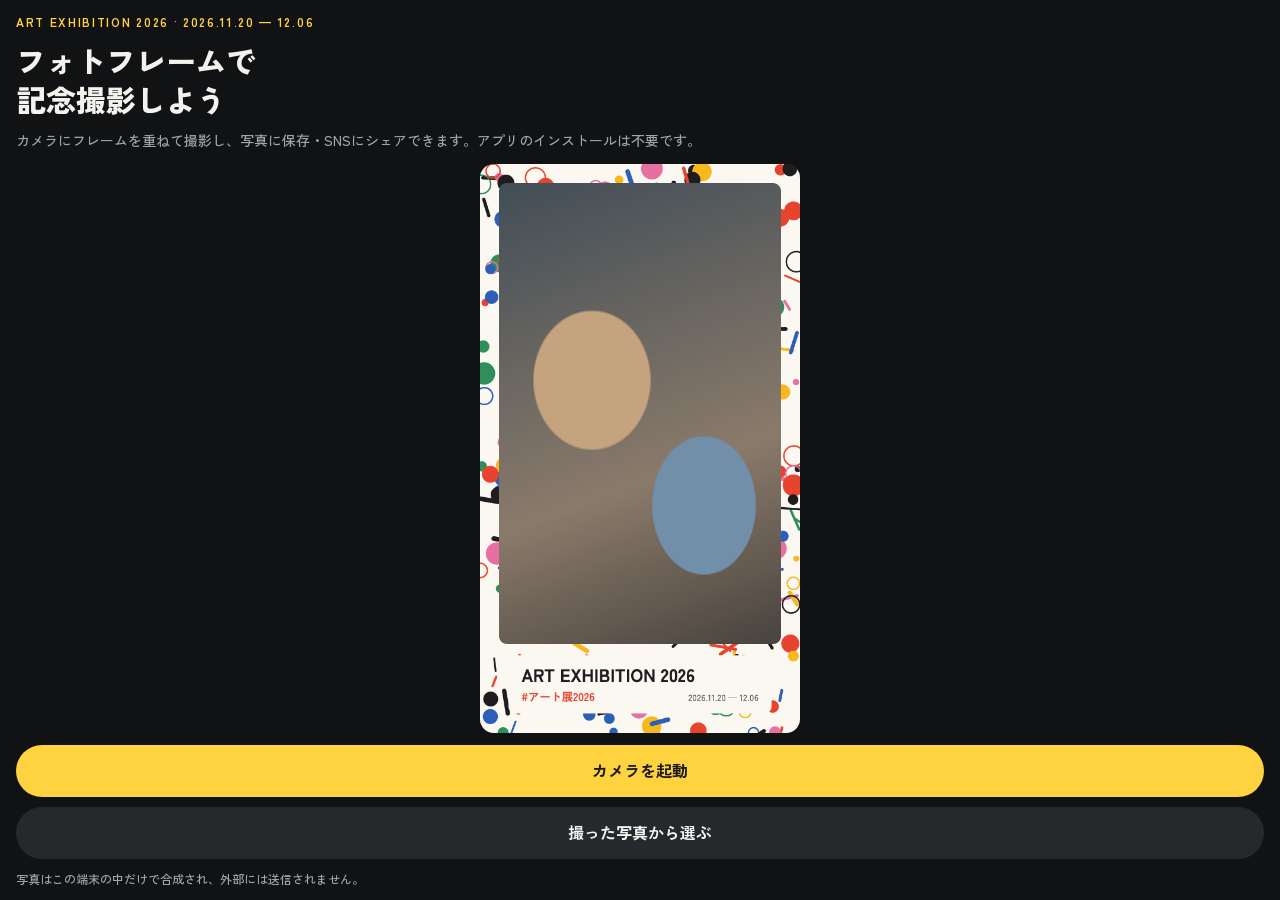
==== commit 66507427: "フレームが写真の中央を塗りつぶす不具合を修正 角丸パスの関数が beginPath で外枠を消していたため、いろどり・ポラロイドで 写真の窓側が塗られていた。ブラシの四隅の装飾も中央にかからない大きさ" ====
--- a/docs/index.html
+++ b/docs/index.html
@@ -2,7 +2,7 @@
 <html lang="ja">
 <head>
 <meta charset="utf-8">
-<meta http-equiv="Content-Security-Policy" content="default-src 'none'; script-src 'sha256-D8G0zpaWdZ7X5L/uFjJht2RVfJFxt277kkpYBH07fy0='; style-src 'self' 'sha256-+TTUO1R87nShpzcN5S4GfDhTCxxVoN/OZZD8B69Zn8c='; font-src 'self'; img-src 'self' data: blob:; media-src 'self' blob:; connect-src 'none'; object-src 'none'; base-uri 'none'; form-action 'none'">
+<meta http-equiv="Content-Security-Policy" content="default-src 'none'; script-src 'sha256-+omC0Cmh1S4d5NtvsgSOrNm+fykbYxJOwi4Ibg5QSxo='; style-src 'self' 'sha256-+TTUO1R87nShpzcN5S4GfDhTCxxVoN/OZZD8B69Zn8c='; font-src 'self'; img-src 'self' data: blob:; media-src 'self' blob:; connect-src 'none'; object-src 'none'; base-uri 'none'; form-action 'none'">
 <meta name="referrer" content="no-referrer">
 <meta name="viewport" content="width=device-width,initial-scale=1,viewport-fit=cover">
 <meta name="theme-color" content="#111213">
@@ -289,8 +289,8 @@
     return ((t ^ (t >>> 14)) >>> 0) / 4294967296;
   };
 }
+// 角丸の四角形をパスに追加する（beginPath はしない。呼び出し側で必要に応じて行う）
 function rrect(ctx, x, y, w, h, r) {
-  ctx.beginPath();
   ctx.moveTo(x + r, y);
   ctx.arcTo(x + w, y, x + w, y + h, r);
   ctx.arcTo(x + w, y + h, x, y + h, r);
@@ -331,7 +331,7 @@
   ctx.restore();
   // 下部のプレート
   ctx.fillStyle = "#fbf8f2";
-  rrect(ctx, 96, H - 262, W - 192, 196, 24); ctx.fill();
+  ctx.beginPath(); rrect(ctx, 96, H - 262, W - 192, 196, 24); ctx.fill();
   ctx.fillStyle = "#1d1d1f";
   ctx.textBaseline = "alphabetic";
   ctx.font = `900 60px ${FONT}`;
@@ -374,12 +374,13 @@
 function drawBrush(ctx) {
   const rnd = mulberry32(21);
   const corner = (cx, cy, dir) => {
-    for (let i = 0; i < 9; i++) {
+    // 写真の中央にかからないよう、四隅の小さな範囲（半径およそ300px以内）に収める
+    for (let i = 0; i < 6; i++) {
       ctx.strokeStyle = COLORS[i % 5];
-      ctx.lineWidth = 26 + rnd() * 40;
+      ctx.lineWidth = 18 + rnd() * 16;
       ctx.lineCap = "round";
       ctx.globalAlpha = 0.92;
-      const r1 = 120 + i * 48 + rnd() * 30;
+      const r1 = 90 + i * 34 + rnd() * 12;
       ctx.beginPath();
       ctx.moveTo(cx + dir * r1, cy);
       ctx.quadraticCurveTo(cx + dir * r1 * (0.7 + rnd() * 0.3), cy + dir * r1 * (0.7 + rnd() * 0.3), cx, cy + dir * r1);
@@ -402,7 +403,7 @@
   const tw = ctx.measureText(CONFIG.hashtag).width;
   const pw = tw + 72, px = 60, py = H - 170;
   ctx.fillStyle = "rgba(17,18,19,.78)";
-  rrect(ctx, px, py, pw, 88, 44); ctx.fill();
+  ctx.beginPath(); rrect(ctx, px, py, pw, 88, 44); ctx.fill();
   ctx.fillStyle = "#ffffff";
   ctx.fillText(CONFIG.hashtag, px + 36, py + 59);
 }
